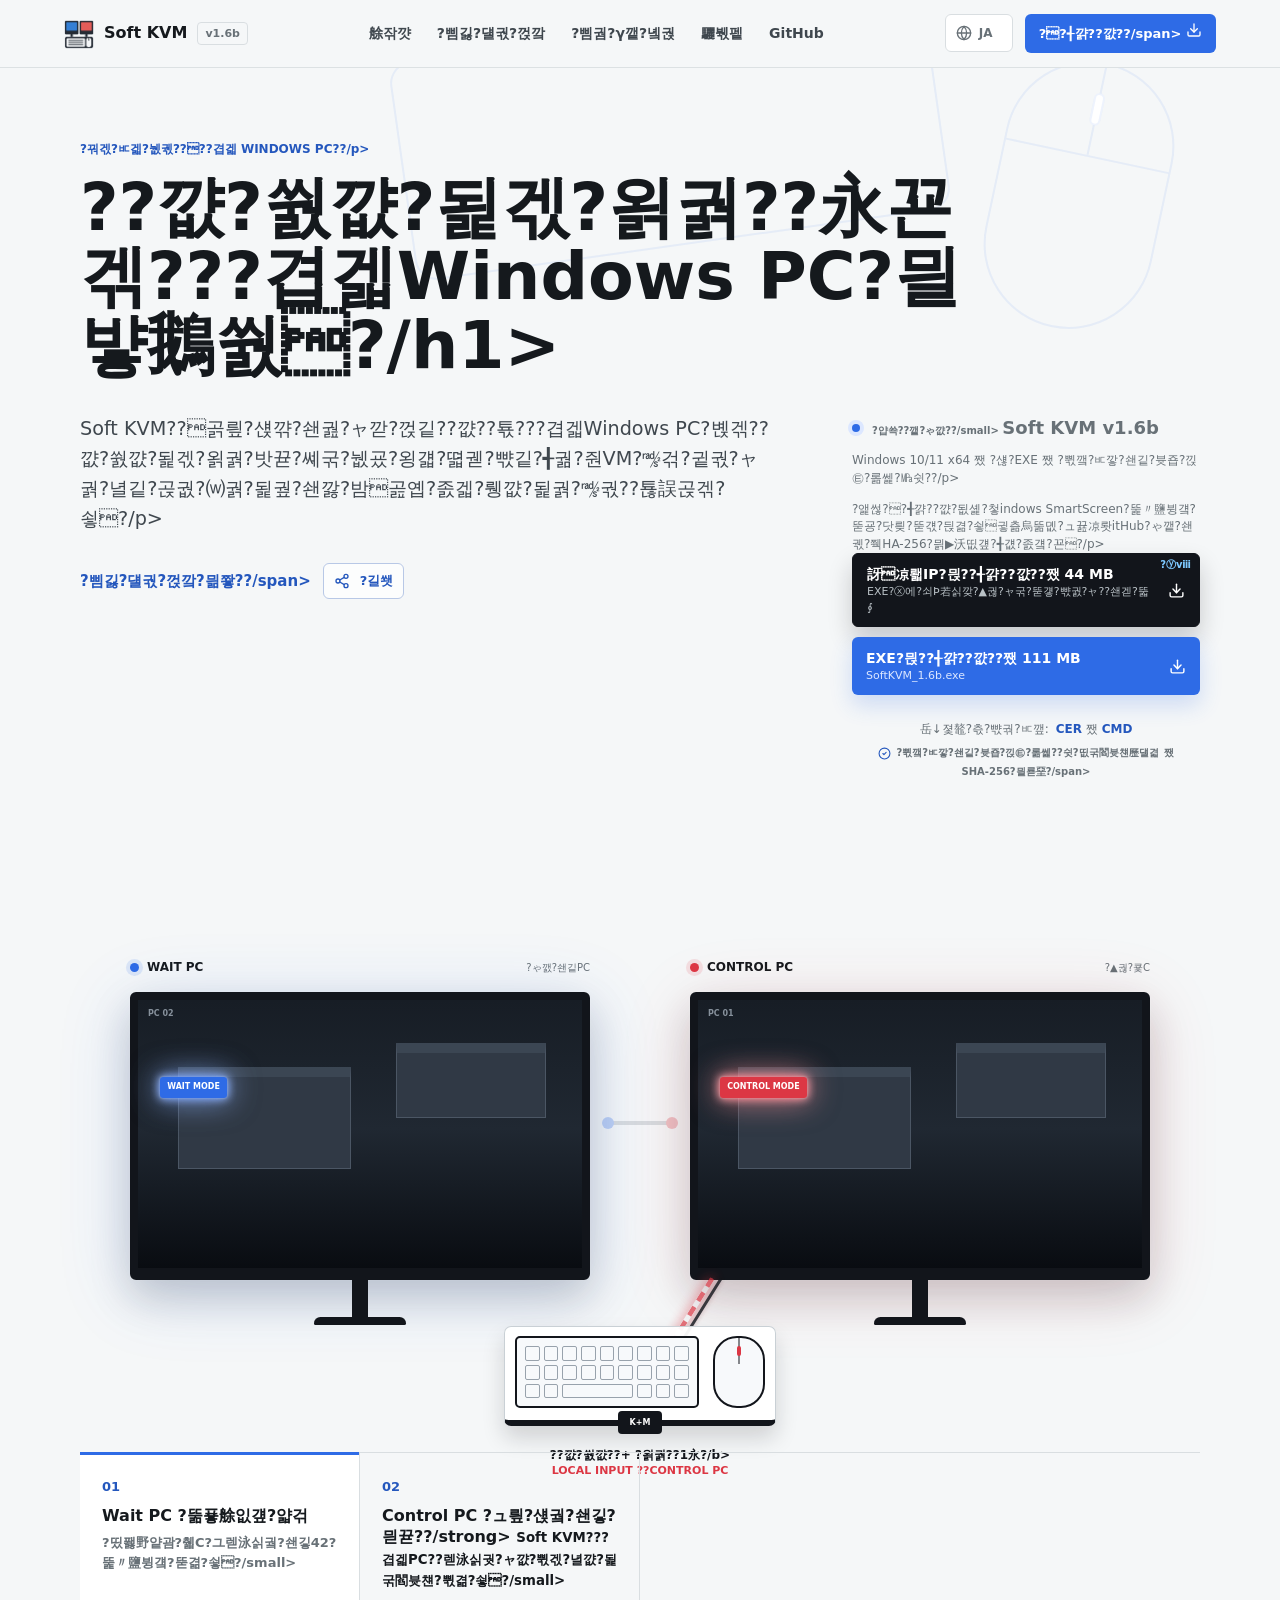
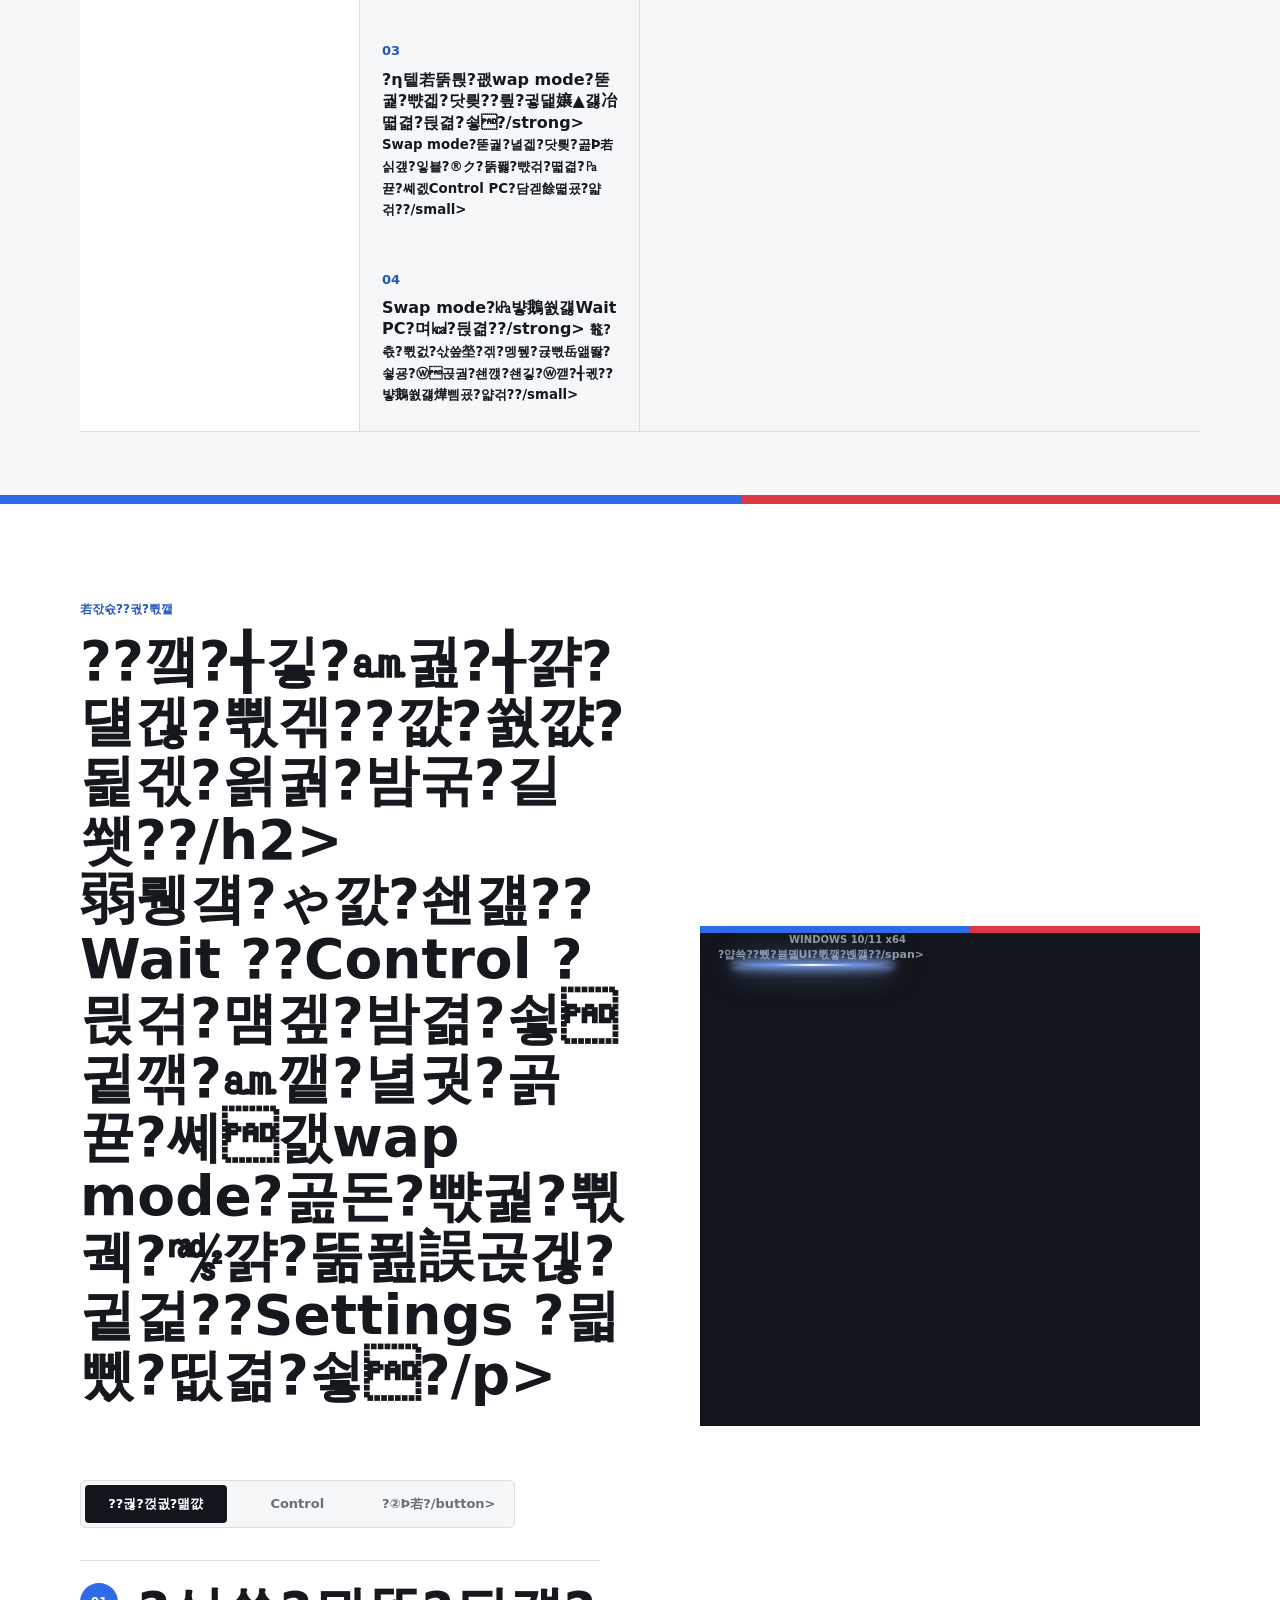
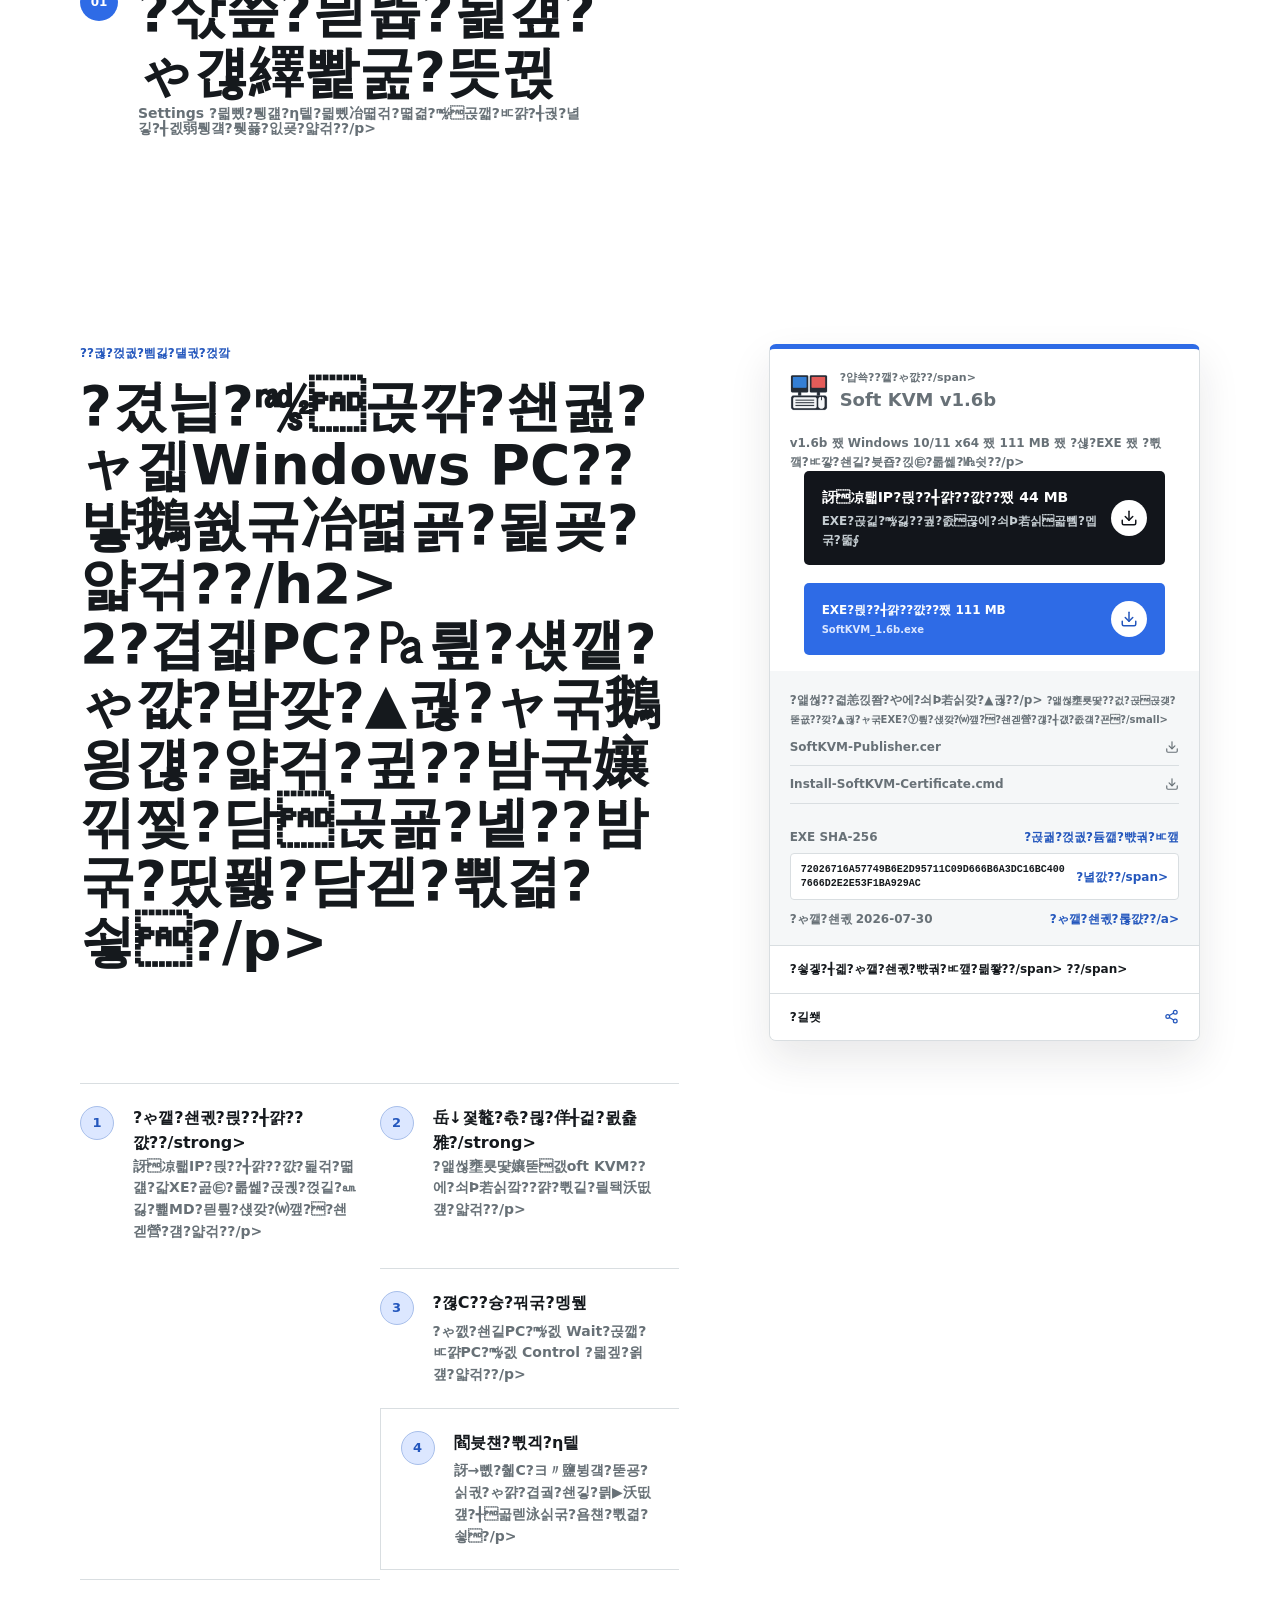
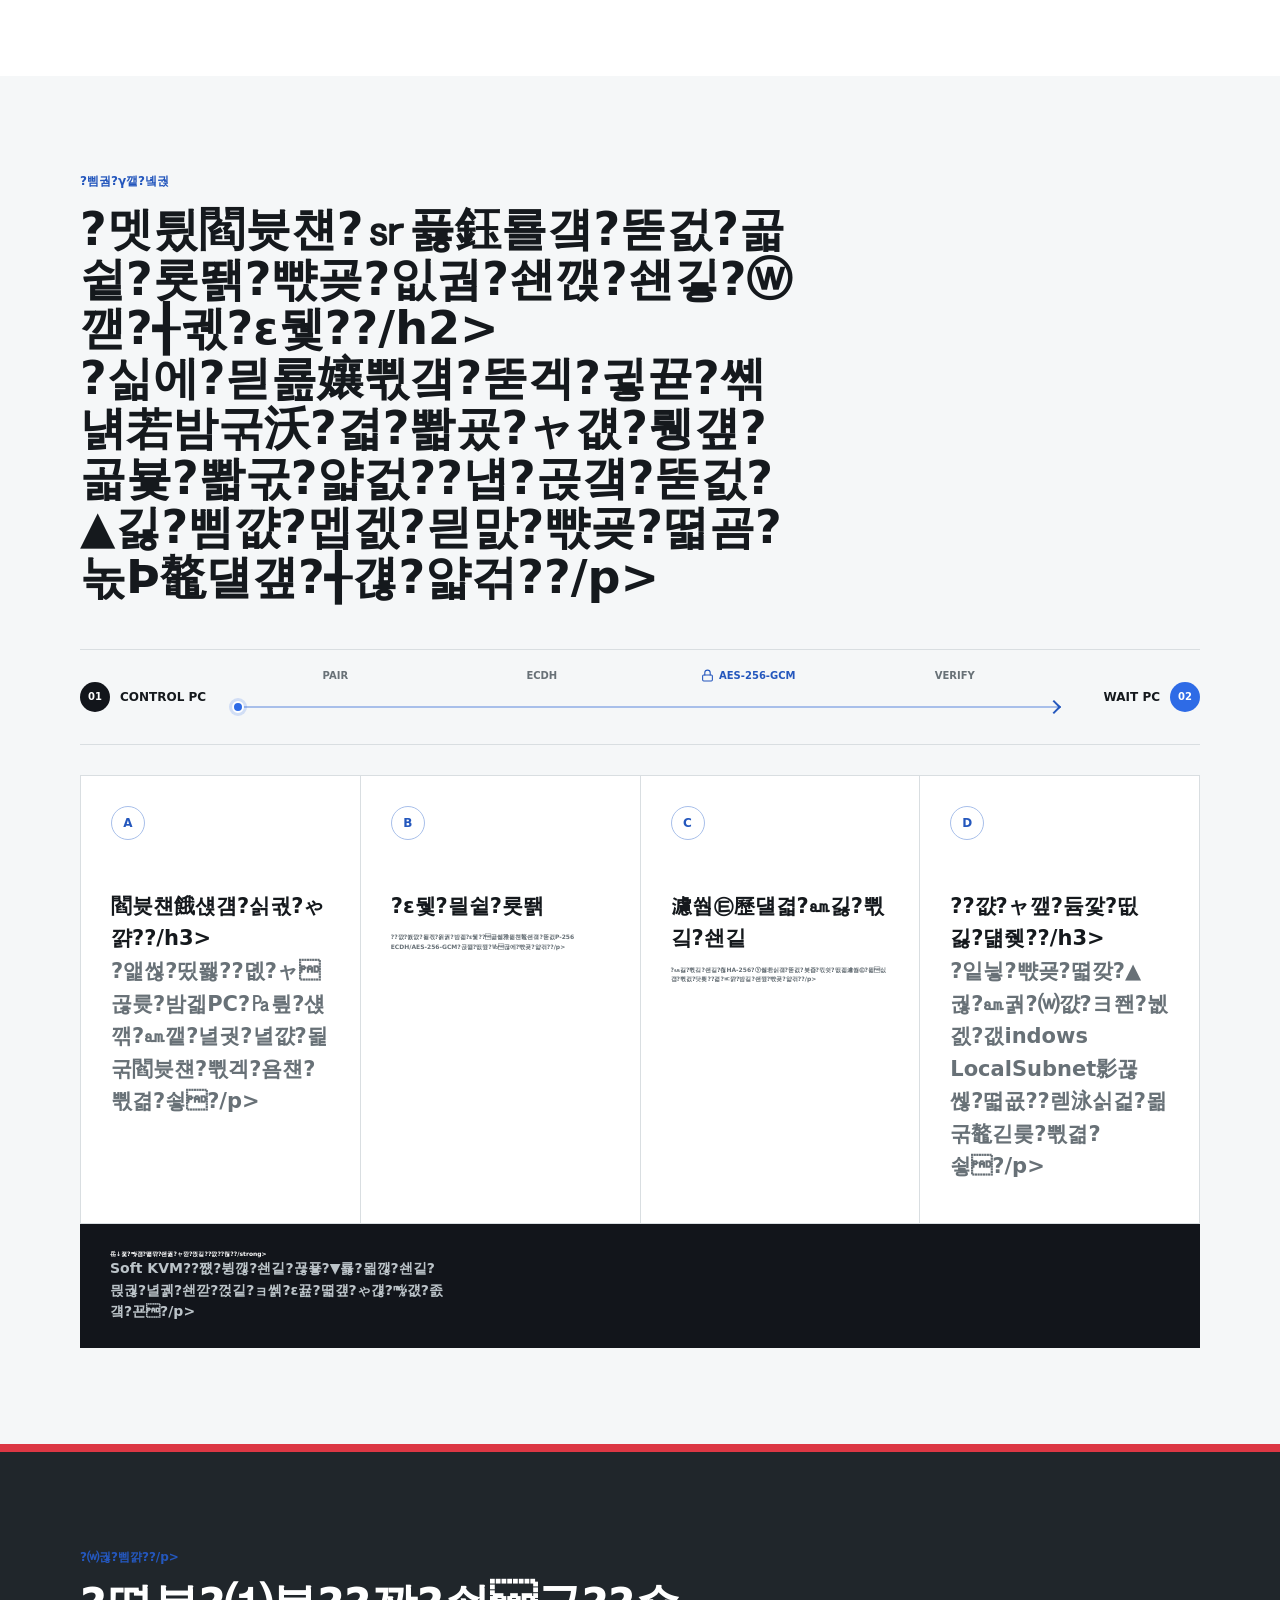
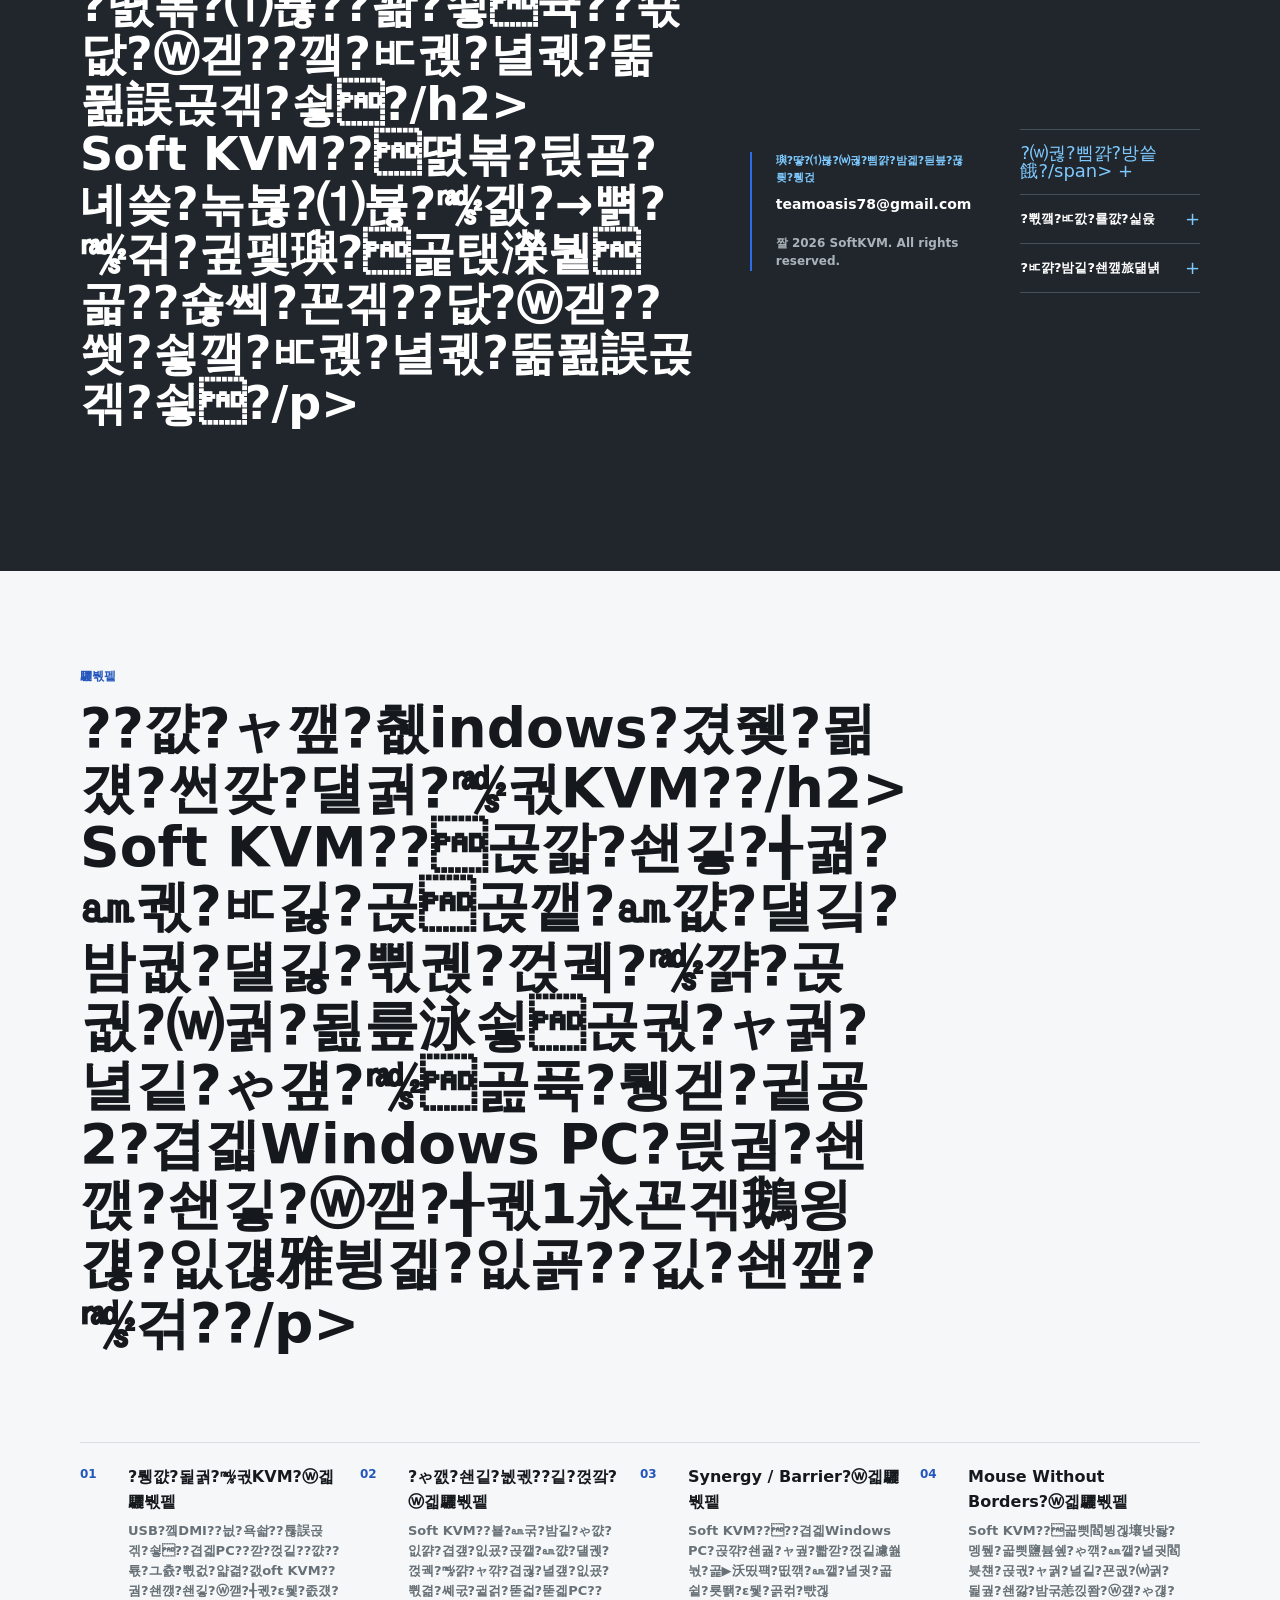
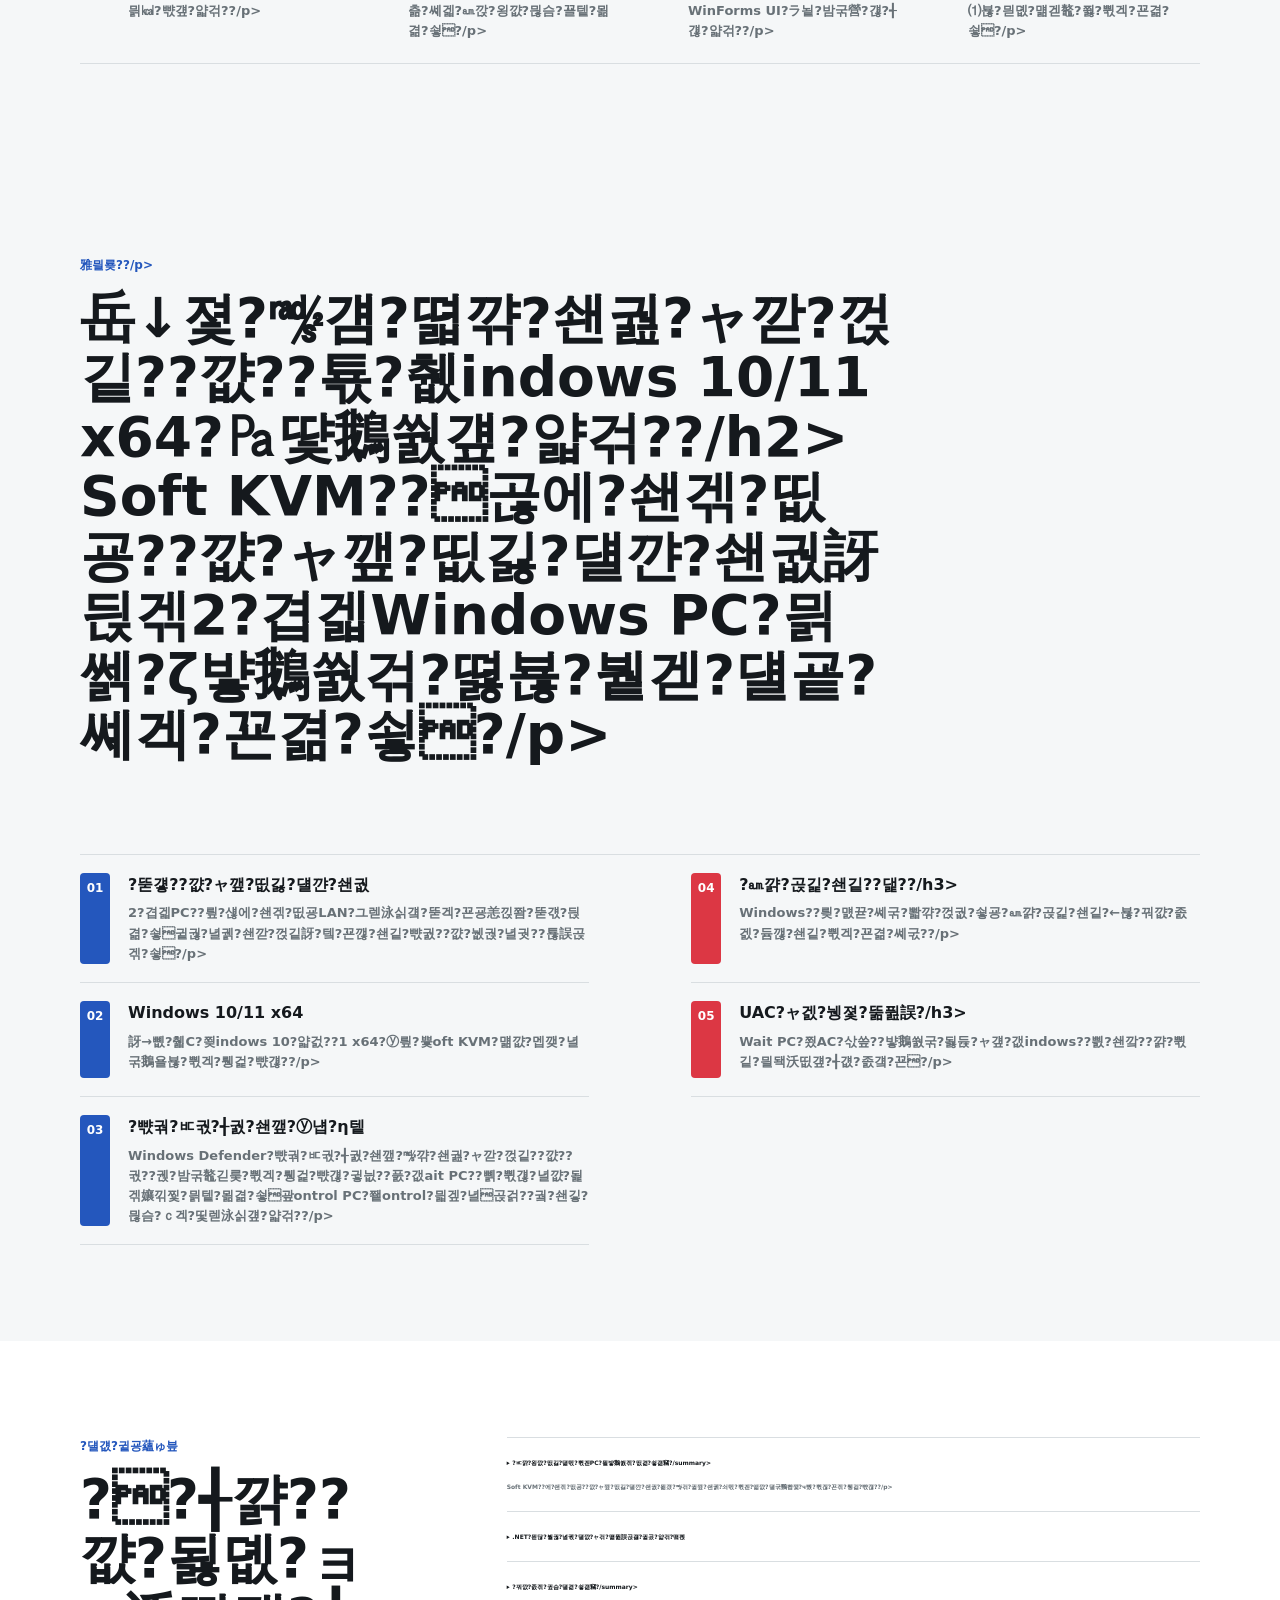
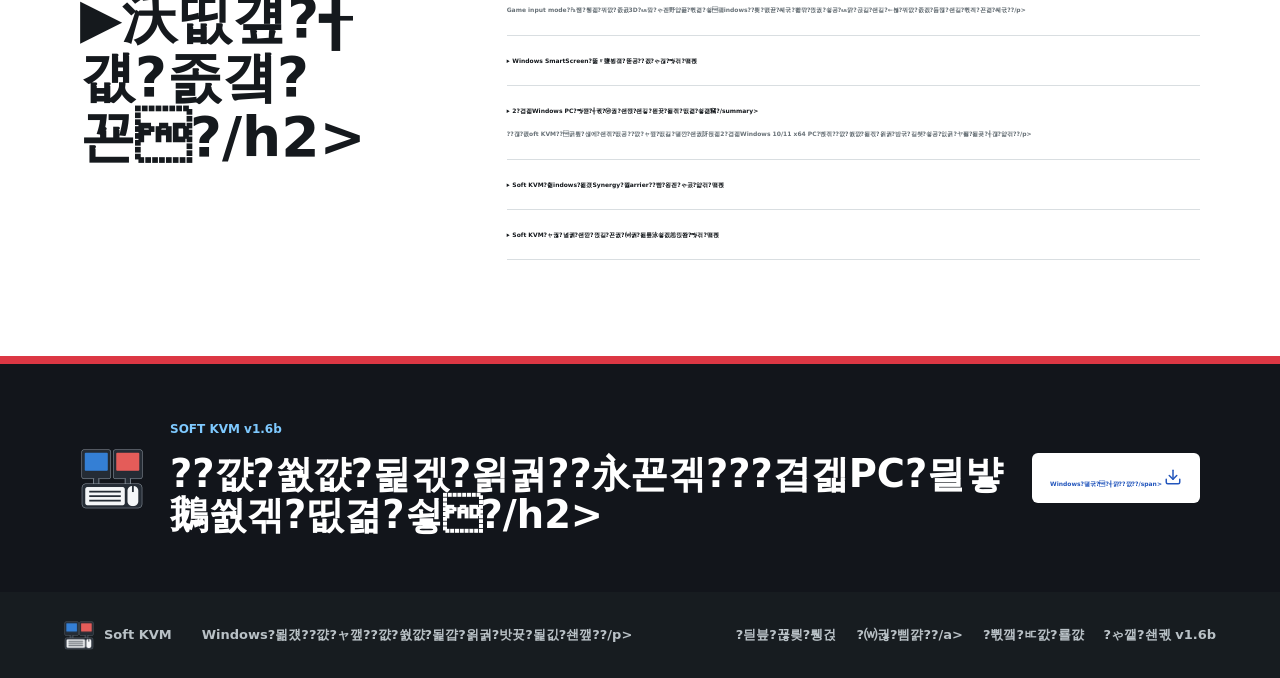
==== ja/index.html @ 54584254 "release: publish website for v1.6b" ====
﻿<!doctype html>
<html lang="ja" data-page-lang="ja" data-icon-path="../assets/softkvm-icon.ico">
<head>
  <meta charset="utf-8">
  <meta name="viewport" content="width=device-width, initial-scale=1">
  <title>Soft KVM - 2?겹겗Windows PC?묆걨??궫?뺛깉?╉궒?줜VM</title>
  <meta name="description" content="Soft KVM??곩릪?섅꺆?쇈궖?ャ깓?껁깉??꺖??툓???겹겗Windows PC?믡궘?쇈깭?쇈깋?ⓦ깯?╉궧1永꾠겎?띴퐳?쇻굥?썬깢?덀궑?㎯궋KVM?㎯걲?귙궋?ャ궑?녈깉?곥궚?⒲궑?됥곦릎泳쇻궢?쇈깘?쇈겘訝띹쫨?㎯걲??>
  <meta name="robots" content="index, follow">
  <meta name="google-site-verification" content="VC0QAMDgUq4MwHNinDk0rk7gNzmcgwF1ImPnzyETGOg">
  <link rel="canonical" href="https://teamoasis7.github.io/SoftKVM-Releases/ja/">
  <link rel="alternate" hreflang="en" href="https://teamoasis7.github.io/SoftKVM-Releases/">
  <link rel="alternate" hreflang="ko" href="https://teamoasis7.github.io/SoftKVM-Releases/ko/">
  <link rel="alternate" hreflang="ja" href="https://teamoasis7.github.io/SoftKVM-Releases/ja/">
  <link rel="alternate" hreflang="x-default" href="https://teamoasis7.github.io/SoftKVM-Releases/">
  <meta property="og:type" content="website">
  <meta property="og:site_name" content="Soft KVM">
  <meta property="og:title" content="Soft KVM - 2?겹겗Windows PC?묆걨??궫?뺛깉?╉궒?줜VM">
  <meta property="og:description" content="Soft KVM??곩릪?섅꺆?쇈궖?ャ깓?껁깉??꺖??툓???겹겗Windows PC?믡궘?쇈깭?쇈깋?ⓦ깯?╉궧1永꾠겎?띴퐳?쇻굥?썬깢?덀궑?㎯궋KVM?㎯걲?귙궋?ャ궑?녈깉?곥궚?⒲궑?됥곦릎泳쇻궢?쇈깘?쇈겘訝띹쫨?㎯걲??>
  <meta property="og:url" content="https://teamoasis7.github.io/SoftKVM-Releases/ja/">
  <meta property="og:image" content="https://teamoasis7.github.io/SoftKVM-Releases/assets/softkvm-icon.ico">
  <meta property="og:image:alt" content="Soft KVM app icon">
  <meta name="twitter:card" content="summary">
  <meta name="twitter:title" content="Soft KVM - 2?겹겗Windows PC?묆걨??궫?뺛깉?╉궒?줜VM">
  <meta name="twitter:description" content="Soft KVM??곩릪?섅꺆?쇈궖?ャ깓?껁깉??꺖??툓???겹겗Windows PC?믡궘?쇈깭?쇈깋?ⓦ깯?╉궧1永꾠겎?띴퐳?쇻굥?썬깢?덀궑?㎯궋KVM?㎯걲?귙궋?ャ궑?녈깉?곥궚?⒲궑?됥곦릎泳쇻궢?쇈깘?쇈겘訝띹쫨?㎯걲??>
  <meta name="twitter:image" content="https://teamoasis7.github.io/SoftKVM-Releases/assets/softkvm-icon.ico">
  <meta name="theme-color" content="#f5f7f8">
  <link rel="icon" href="../assets/softkvm-icon.ico">
  <link rel="stylesheet" href="../styles.css?v=20260729-language-dropdown-39">
  <script src="../app.js?v=20260729-language-dropdown-39" defer></script>
  <script type="application/ld+json">
  {
    "@context": "https://schema.org",
    "@type": "SoftwareApplication",
    "name": "Soft KVM",
    "applicationCategory": "UtilitiesApplication",
    "operatingSystem": "Windows 10/11 x64",
    "softwareVersion": "1.6b",
    "description": "Soft KVM??곩릪?섅꺆?쇈궖?ャ깓?껁깉??꺖??툓???겹겗Windows PC?믡궘?쇈깭?쇈깋?ⓦ깯?╉궧1永꾠겎?띴퐳?쇻굥?썬깢?덀궑?㎯궋KVM?㎯걲??,
    "url": "https://teamoasis7.github.io/SoftKVM-Releases/ja/",
    "downloadUrl": "https://github.com/TeamOasis7/SoftKVM-Releases/releases/download/v1.6b/SoftKVM_1.6b_Windows_x64.zip",
    "releaseNotes": "https://github.com/TeamOasis7/SoftKVM-Releases/releases/tag/v1.6b",
    "datePublished": "2026-07-30",
    "inLanguage": "ja",
    "isAccessibleForFree": true,
    "license": "https://teamoasis7.github.io/SoftKVM-Releases/docs/LICENSE.txt",
    "offers": {
      "@type": "Offer",
      "price": "0",
      "priceCurrency": "USD",
      "category": "Personal and non-commercial use"
    },
    "publisher": {
      "@type": "Organization",
      "name": "TeamOasis7"
    }
  }
  </script>
</head>
<body>
  <svg class="icon-sprite" aria-hidden="true">
    <symbol id="icon-download" viewBox="0 0 24 24">
      <path d="M21 15v4a2 2 0 0 1-2 2H5a2 2 0 0 1-2-2v-4"></path>
      <path d="m7 10 5 5 5-5"></path>
      <path d="M12 15V3"></path>
    </symbol>
    <symbol id="icon-lock" viewBox="0 0 24 24">
      <rect width="18" height="11" x="3" y="11" rx="2"></rect>
      <path d="M7 11V7a5 5 0 0 1 10 0v4"></path>
    </symbol>
    <symbol id="icon-circle-check" viewBox="0 0 24 24">
      <circle cx="12" cy="12" r="10"></circle>
      <path d="m9 12 2 2 4-4"></path>
    </symbol>
    <symbol id="icon-share" viewBox="0 0 24 24">
      <circle cx="18" cy="5" r="3"></circle>
      <circle cx="6" cy="12" r="3"></circle>
      <circle cx="18" cy="19" r="3"></circle>
      <path d="m8.59 13.51 6.83 3.98"></path>
      <path d="m15.41 6.51-6.82 3.98"></path>
    </symbol>
    <symbol id="icon-globe" viewBox="0 0 24 24">
      <circle cx="12" cy="12" r="10"></circle>
      <path d="M2 12h20"></path>
      <path d="M12 2a15.3 15.3 0 0 1 4 10 15.3 15.3 0 0 1-4 10 15.3 15.3 0 0 1-4-10 15.3 15.3 0 0 1 4-10z"></path>
    </symbol>
  </svg>
  <header class="topbar">
    <a class="brand" href="#top" aria-label="Soft KVM ?쎼꺖?? data-i18n-aria-label="aria.home">
      <img src="../assets/softkvm-icon.ico" alt="">
      <span>Soft KVM</span>
      <span class="version">v1.6b</span>
    </a>

    <nav class="desktop-nav" aria-label="?▲궎?녈깏?볝궟?쇈궥?㎯꺍" data-i18n-aria-label="aria.mainNavigation">
      <a href="#features" data-i18n="nav.features">艅잒꺗</a>
      <a href="#setup" data-i18n="nav.setup">?삠긿?덀궋?껁깤</a>
      <a href="#security" data-i18n="nav.security">?삠궘?γ꺁?녴궍</a>
      <a href="#compare" data-i18n="nav.compare">驪붻펱</a>
      <a href="https://github.com/TeamOasis7/SoftKVM-Releases" target="_blank" rel="noopener noreferrer">GitHub</a>
    </nav>

    <div class="header-actions">
      <button class="mobile-menu-toggle" type="button" aria-expanded="false" aria-controls="mobile-menu">
        <span aria-hidden="true">??/span>
        <span class="visually-hidden" data-i18n="nav.menu">?▲깑?γ꺖</span>
      </button>
      <div class="language-switch" aria-label="鼇沃? data-i18n-aria-label="aria.language">
        <button class="language-toggle" type="button" aria-expanded="false" aria-controls="language-menu">
          <svg aria-hidden="true"><use href="#icon-globe"></use></svg>
          <span data-lang-current>JA</span>
        </button>
        <div id="language-menu" class="language-menu" role="menu" hidden>
          <button type="button" role="menuitemradio" data-lang="en" data-lang-url="../" aria-checked="false">English</button>
          <button type="button" role="menuitemradio" data-lang="ko" data-lang-url="../ko/" aria-checked="false">?쒓뎅??/button>
          <button type="button" role="menuitemradio" data-lang="ja" aria-checked="true">?ζ쑍沃?/button>
        </div>
      </div>
      <a class="header-download" href="https://github.com/TeamOasis7/SoftKVM-Releases/releases/download/v1.6b/SoftKVM_1.6b_Windows_x64.zip" target="_blank" rel="noopener noreferrer">
        <span data-i18n="nav.download">??╉꺍??꺖??/span>
        <svg class="download-icon" aria-hidden="true"><use href="#icon-download"></use></svg>
      </a>
    </div>

    <nav id="mobile-menu" class="mobile-nav" aria-label="?㏂깘?ㅳ꺂?듽깛?꿔꺖?룔깾?? data-i18n-aria-label="aria.mobileNavigation" hidden>
      <a href="#features" data-i18n="nav.features">艅잒꺗</a>
      <a href="#setup" data-i18n="nav.setup">?삠긿?덀궋?껁깤</a>
      <a href="#security" data-i18n="nav.security">?삠궘?γ꺁?녴궍</a>
      <a href="#compare" data-i18n="nav.compare">驪붻펱</a>
      <a href="#compatibility" data-i18n="nav.compatibility">雅믤룢??/a>
      <a href="#faq" data-i18n="nav.faq">FAQ</a>
      <a href="https://github.com/TeamOasis7/SoftKVM-Releases" target="_blank" rel="noopener noreferrer">GitHub</a>
    </nav>
  </header>

  <main id="top">
    <section class="hero">
      <div class="technical-grid hero-grid" data-technical-grid aria-hidden="true"></div>
      <div class="hero-device-mark" aria-hidden="true">
        <div class="hero-keyboard-outline" data-hero-keyboard></div>
        <div class="hero-mouse-outline"><span></span></div>
      </div>
      <div class="hero-overview">
        <div class="hero-heading">
          <p class="eyebrow" data-i18n="hero.eyebrow">?꿔겏?ㅳ겗?뉎궧????겹겗 WINDOWS PC??/p>
          <h1 data-i18n="hero.title">??꺖?쒌꺖?됥겏?욁궑??永꾠겎???겹겗Windows PC?믤뱧鵝쒌?/h1>
        </div>

        <div class="hero-details">
          <div class="hero-copy">
            <p class="lead" data-i18n="hero.lead">Soft KVM??곩릪?섅꺆?쇈궖?ャ깓?껁깉??꺖??툓???겹겗Windows PC?볝겎??꺖?쒌꺖?됥겏?욁궑?밧뀯?쎼굮?뉎굤?욍걟?뗣궫?뺛깉?╉궒?줜VM?㎯걲?귙궋?ャ궑?녈깉?곥궚?⒲궑?됥궢?쇈깛?밤곮옙?졼겗?뤵꺖?됥궑?㎯궋??툖誤곥겎?쇻?/p>
            <div class="hero-actions">
              <a class="hero-guide" href="#setup">
                <span data-i18n="hero.guide">?삠긿?덀궋?껁깤?믦쫳??/span>
              </a>
              <button class="hero-share" type="button" data-share-page aria-label="?볝겗?싥꺖?멥굮?길쐣" data-i18n-aria-label="aria.sharePage">
                <svg aria-hidden="true"><use href="#icon-share"></use></svg>
                <span data-share-label data-i18n="hero.share">?길쐣</span>
              </button>
            </div>
          </div>

          <aside class="hero-download-panel" aria-label="?얍쑉??Soft KVM ?ゃ꺁?쇈궧" data-i18n-aria-label="aria.currentRelease">
            <div class="hero-release-head">
              <span class="status-dot" aria-hidden="true"></span>
              <div>
                <small data-i18n="hero.releaseLabel">?얍쑉??꺁?ゃ꺖??/small>
                <strong>Soft KVM v1.6b</strong>
              </div>
            </div>

            <p class="hero-release-facts" data-i18n="hero.releaseFacts">Windows 10/11 x64 쨌 ?섆?EXE 쨌 ?쀣꺀?ㅳ깧?쇈깉?븃죱?낁㉫?롦쎑?㎫쉿??/p>
            <p class="hero-release-facts" data-i18n="hero.trustNote">?앭썮??╉꺍??꺖?됪셽?첳indows SmartScreen?뚩〃鹽뷩걬?뚣굥?닷릦?뚣걗?듽겲?쇻귛츪烏뚦뎺?ュ뀶凉뢋itHub?ゃ꺁?쇈궧?쮁HA-256?믥▶沃띲걮?╉걦?졼걬?꾠?/p>

            <a class="hero-download-option bundle-option" href="https://github.com/TeamOasis7/SoftKVM-Releases/releases/download/v1.6b/SoftKVM_1.6b_Windows_x64.zip" target="_blank" rel="noopener noreferrer">
              <span>
                <strong data-i18n="hero.zipDownload">訝凉뢟IP?믡??╉꺍??꺖??쨌 44 MB</strong>
                <small data-i18n="hero.zipHelp">EXE?ⓧ에?쇠Þ若싥깢?▲궎?ャ굮?뚣걯?뺛궔?ャ??쇈겓?뚧∮</small>
              </span>
              <svg class="download-icon" aria-hidden="true"><use href="#icon-download"></use></svg>
              <em data-i18n="hero.recommended">?ⓨⅷ</em>
            </a>

            <a class="hero-download-option primary-option" href="https://github.com/TeamOasis7/SoftKVM-Releases/releases/download/v1.6b/SoftKVM_1.6b.exe" target="_blank" rel="noopener noreferrer">
              <span>
                <strong data-i18n="download.exeAction">EXE?믡??╉꺍??꺖??쨌 111 MB</strong>
                <small>SoftKVM_1.6b.exe</small>
              </span>
              <svg class="download-icon" aria-hidden="true"><use href="#icon-download"></use></svg>
            </a>

            <div class="hero-trust-files">
              <span data-i18n="hero.trustHelp">岳↓졏鼇?츣?뺛궊?ㅳ꺂:</span>
              <span class="hero-trust-links">
                <a href="https://github.com/TeamOasis7/SoftKVM-Releases/releases/download/v1.6b/SoftKVM-Publisher.cer" target="_blank" rel="noopener noreferrer">CER</a>
                <span aria-hidden="true">쨌</span>
                <a href="https://github.com/TeamOasis7/SoftKVM-Releases/releases/download/v1.6b/Install-SoftKVM-Certificate.cmd" target="_blank" rel="noopener noreferrer">CMD</a>
              </span>
            </div>
            <div class="hero-assurance">
              <svg aria-hidden="true"><use href="#icon-circle-check"></use></svg>
              <span data-i18n="hero.signatureVerified">?쀣꺀?ㅳ깧?쇈깉?븃죱?낁㉫?롦쎑??쉿?띲굮閻븃첀歷덀겳</span>
              <span aria-hidden="true">쨌</span>
              <span data-i18n="hero.hashAvailable">SHA-256?믤룓堊?/span>
            </div>
          </aside>
        </div>
      </div>

      <div class="product-capture" data-kvm-scene>
        <div class="scene-monitor scene-wait-monitor">
          <div class="scene-role">
            <span class="role-dot"></span>
            <strong data-i18n="scene.waitPc">WAIT PC</strong>
            <small data-i18n="scene.remotePc">?ゃ깴?쇈깉PC</small>
          </div>
          <div class="monitor-frame">
            <div class="monitor-screen">
              <span class="desktop-label">PC 02</span>
              <span class="desktop-window window-a"></span>
              <span class="desktop-window window-b"></span>
              <div class="scene-app-popover">
                <span class="popover-label" data-i18n="scene.waitMode">WAIT MODE</span>
                <span class="remote-cursor wait-cursor"></span>
                <div class="softkvm-surface" data-wait-surface aria-label="Soft KVM Wait interface"></div>
              </div>
            </div>
            <span class="monitor-neck"></span>
            <span class="monitor-base"></span>
          </div>
        </div>

        <div class="scene-connection" aria-hidden="true">
          <span class="connection-track"></span>
          <span class="connection-joined"></span>
          <span class="connection-packet packet-one">42</span>
          <span class="connection-packet packet-two">??/span>
          <span class="connection-lock">LAN</span>
        </div>

        <div class="scene-monitor scene-control-monitor">
          <div class="scene-role">
            <span class="role-dot"></span>
            <strong data-i18n="scene.controlPc">CONTROL PC</strong>
            <small data-i18n="scene.mainPc">?▲궎?쿛C</small>
          </div>
          <div class="monitor-frame">
            <div class="monitor-screen">
              <span class="desktop-label">PC 01</span>
              <span class="desktop-window window-a"></span>
              <span class="desktop-window window-b"></span>
              <div class="scene-app-popover">
                <span class="popover-label" data-i18n="scene.controlMode">CONTROL MODE</span>
                <span class="remote-cursor control-cursor"></span>
                <div class="softkvm-surface" data-control-surface aria-label="Soft KVM Control interface"></div>
              </div>
            </div>
            <span class="monitor-neck"></span>
            <span class="monitor-base"></span>
          </div>
        </div>

        <div class="input-device">
          <div class="input-beam" aria-hidden="true"></div>
          <div class="input-cable" aria-hidden="true"></div>
          <div class="input-kit">
            <div class="scene-keyboard" aria-hidden="true">
              <span></span><span></span><span></span><span></span><span></span><span></span><span></span><span></span><span></span>
              <span></span><span></span><span></span><span></span><span></span><span></span><span></span><span></span><span></span>
              <span></span><span></span><span></span><span></span><span></span><span></span><span></span><span></span><span></span>
            </div>
            <div class="scene-mouse" aria-hidden="true"><i></i></div>
            <span class="input-hub" aria-hidden="true">K+M</span>
          </div>
          <span class="input-label">
            <b data-i18n="scene.oneInput">??꺖?쒌꺖??+ ?욁궑??1永?/b>
            <em data-input-target>LOCAL INPUT ??CONTROL PC</em>
          </span>
        </div>

      </div>

      <div class="scene-stage-list" role="group" aria-label="?η텥?밤깇?쇈궦" data-i18n-aria-label="aria.sceneStages">
        <button type="button" data-scene-index="0" aria-pressed="true">
          <span>01</span>
          <strong data-i18n="scene.wait.title">Wait PC ?뚦푷艅잆걮?얇걲</strong>
          <small data-i18n="scene.wait.body">?띴퐳野얕괌?췗C?ユ렏泳싥궠?쇈깋42?뚩〃鹽뷩걬?뚣겲?쇻?/small>
        </button>
        <button type="button" data-scene-index="1" aria-pressed="false">
          <span>02</span>
          <strong data-i18n="scene.code.title">Control PC ?ュ릪?섅궠?쇈깋?믣뀯??/strong>
          <small data-i18n="scene.code.body">Soft KVM???겹겗PC??렏泳싥궛?ャ꺖?쀣겏?녈꺖?됥굮閻븃첀?쀣겲?쇻?/small>
        </button>
        <button type="button" data-scene-index="2" aria-pressed="false">
          <span>03</span>
          <strong data-i18n="scene.connect.title">?η텥若뚥틙?괪wap mode?뚣궕?뺛겗?닷릦??릪?귛댍孃▲걣冶뗣겲?듽겲?쇻?/strong>
          <small data-i18n="scene.connect.body">Swap mode?뚣궕?녈겗?닷릦?곮Þ若싥걮?잏뵽?®ク?뚥퐳?뺛걲?뗣겲?㎩뀯?쎼겘Control PC?담겓餘뗣굤?얇걲??/small>
        </button>
        <button type="button" data-scene-index="3" aria-pressed="false">
          <span>04</span>
          <strong data-i18n="scene.remote.title">Swap mode?㎪뱧鵝쒌걣Wait PC?며㎉?듽겲??/strong>
          <small data-i18n="scene.remote.body">鼇?츣?쀣걼?삯씊塋?겎?멩뒢?귡뼋岳앮똻?쇻굥?ⓦ곥궘?쇈깭?쇈깋?ⓦ깯?╉궧??뱧鵝쒌걣燁삠굤?얇걲??/small>
        </button>
      </div>
    </section>

    <section id="features" class="section product-tour">
      <div class="tour-copy reveal">
        <p class="eyebrow" data-i18n="tour.eyebrow">若잓슋??궋?쀣꺁</p>
        <h2 data-i18n="tour.title">??꺀?╉깋?㏂궖?╉꺍?덀겒?쀣겎??꺖?쒌꺖?됥겏?욁궑?밤굮?길쐣??/h2>
        <p data-i18n="tour.body">弱뤵걬?ゃ깘?쇈걢??Wait ??Control ?믡걲?먬겦?밤겲?쇻귙깪?㏂꺁?녈궛?곩뀯?쎼갨wap mode?곮돈?뺛궕?쀣궥?㎯꺍?뚦퓚誤곥겒?귙걽??Settings ?믧뼀?띲겲?쇻?/p>
        <div class="shot-switch" role="group" aria-label="Soft KVM ??뵽?? data-i18n-aria-label="aria.screen">
          <button type="button" data-shot="home" aria-pressed="true" data-i18n="tour.quick">??궎?껁궚?먦꺖</button>
          <button type="button" data-shot="control" aria-pressed="false" data-i18n="tour.control">Control</button>
          <button type="button" data-shot="settings" aria-pressed="false" data-i18n="tour.settings">?②Þ若?/button>
        </div>
        <div class="tour-state">
          <span class="tour-state-index">01</span>
          <div>
            <strong data-tour-title data-i18n="tour.quickTitle">?삯씊?믣뜝?됥걮?ゃ걚繹뽩굺?뜻뀑</strong>
            <p data-tour-body data-i18n="tour.quickBody">Settings ?믧뼀?뤵걢?η텥?믧뼀冶뗣걲?뗣겲?㎯곥깳?ㅳ꺍?╉궍?녈깋?╉겘弱뤵걬?뤶퓷?잆굦?얇걲??/p>
          </div>
        </div>
      </div>
      <figure class="tour-media reveal">
        <div class="tour-stage">
          <div class="technical-grid tour-grid" data-technical-grid aria-hidden="true"></div>
          <span class="stage-label" data-i18n="tour.captured">?얍쑉??뼀?븀뎵UI?쀣꺃?볝깷??/span>
          <span class="tour-platform">WINDOWS 10/11 x64</span>
          <div class="softkvm-surface tour-surface" data-tour-surface aria-label="Soft KVM compact quick bar"></div>
        </div>
      </figure>
    </section>

    <section id="setup" class="section setup-section">
      <div class="section-intro">
        <p class="eyebrow" data-i18n="setup.eyebrow">??궎?껁궚?삠긿?덀궋?껁깤</p>
        <h2 data-i18n="setup.title">?겼늽?㎯곥꺆?쇈궖?ャ겗Windows PC??뱧鵝쒌굮冶뗣굙?됥굦?얇걲??/h2>
        <p data-i18n="setup.lead">2?겹겗PC?㎩릪?섅꺁?ゃ꺖?밤깢?▲궎?ャ굮鵝욍걚?얇걲?귚??밤굮孃끾찣?담곥굚?녵??밤굮?띴퐳?담겓?쀣겲?쇻?/p>
      </div>

      <ol class="steps">
        <li>
          <span class="step-number">1</span>
          <div>
            <strong data-i18n="setup.step1.title">?ゃ꺁?쇈궧?믡??╉꺍??꺖??/strong>
            <p data-i18n="setup.step1.body">訝凉뢟IP?믡??╉꺍??꺖?됥걲?뗣걢?갋XE?곮㉫?롦쎑?곥궩?껁깉?㏂긿?뾅MD?믣릪?섅깢?⒲꺂??쇈겓營?걤?얇걲??/p>
          </div>
        </li>
        <li>
          <span class="step-number">2</span>
          <div>
            <strong data-i18n="setup.step2.title">岳↓졏鼇?츣?믢?佯╉걽?묈츑雅?/strong>
            <p data-i18n="setup.step2.body">?앭썮壅룟땿孃뚣갨oft KVM??에?쇠Þ若싥깤??꺍?쀣깉?믤돽沃띲걮?얇걲??/p>
          </div>
        </li>
        <li>
          <span class="step-number">3</span>
          <div>
            <strong data-i18n="setup.step3.title">?껺C??슝?꿔굮?멩뒢</strong>
            <p data-i18n="setup.step3.body">?ゃ깴?쇈깉PC?㎯겘 Wait?곥깳?ㅳ꺍PC?㎯겘 Control ?믧겦?욁걮?얇걲??/p>
          </div>
        </li>
        <li>
          <span class="step-number">4</span>
          <div>
            <strong data-i18n="setup.step4.title">閻븃첀?쀣겍?η텥</strong>
            <p data-i18n="setup.step4.body">訝→뼶?췗C?ヨ〃鹽뷩걬?뚣굥?싥궋?ゃ꺍?겹궠?쇈깋?믥▶沃띲걮?╉곫렏泳싥굮?욤첀?쀣겲?쇻?/p>
          </div>
        </li>
      </ol>

      <aside class="download-panel">
        <div class="download-panel-head">
          <img src="../assets/softkvm-icon.ico" alt="">
          <div>
            <span data-i18n="download.label">?얍쑉??꺁?ゃ꺖??/span>
            <strong>Soft KVM v1.6b</strong>
          </div>
        </div>

        <p class="release-facts" data-i18n="download.facts">v1.6b 쨌 Windows 10/11 x64 쨌 111 MB 쨌 ?섆?EXE 쨌 ?쀣꺀?ㅳ깧?쇈깉?븃죱?낁㉫?롦쎑?㎫쉿??/p>

        <a class="bundle-download" href="https://github.com/TeamOasis7/SoftKVM-Releases/releases/download/v1.6b/SoftKVM_1.6b_Windows_x64.zip" target="_blank" rel="noopener noreferrer">
          <span>
            <strong data-i18n="download.bundleAction">訝凉뢟IP?믡??╉꺍??꺖??쨌 44 MB</strong>
            <small data-i18n="download.bundleContents">EXE?곥긽?㎯긿??궢?졼곦에?쇠Þ若싥곫뻼?멥굮?뚧∮</small>
          </span>
          <span class="download-mark" aria-hidden="true">
            <svg class="download-icon"><use href="#icon-download"></use></svg>
          </span>
        </a>

        <a class="release-main" href="https://github.com/TeamOasis7/SoftKVM-Releases/releases/download/v1.6b/SoftKVM_1.6b.exe" target="_blank" rel="noopener noreferrer">
          <span>
            <strong data-i18n="download.exeAction">EXE?믡??╉꺍??꺖??쨌 111 MB</strong>
            <small>SoftKVM_1.6b.exe</small>
          </span>
          <span class="download-mark" aria-hidden="true">
            <svg class="download-icon"><use href="#icon-download"></use></svg>
          </span>
        </a>

        <div class="support-files">
          <p data-i18n="download.trustFiles">?앭썮??겳恙낁쫨?や에?쇠Þ若싥깢?▲궎??/p>
          <small data-i18n="download.trustHelp">?앭썮壅룟땿??걼?곥곥걪?뚣굢??깢?▲궎?ャ굮EXE?ⓨ릪?섅깢?⒲꺂??쇈겓營?걚?╉걦?졼걬?꾠?/small>
          <a href="https://github.com/TeamOasis7/SoftKVM-Releases/releases/download/v1.6b/SoftKVM-Publisher.cer" target="_blank" rel="noopener noreferrer">
            <span>SoftKVM-Publisher.cer</span>
            <svg class="download-icon" aria-hidden="true"><use href="#icon-download"></use></svg>
          </a>
          <a href="https://github.com/TeamOasis7/SoftKVM-Releases/releases/download/v1.6b/Install-SoftKVM-Certificate.cmd" target="_blank" rel="noopener noreferrer">
            <span>Install-SoftKVM-Certificate.cmd</span>
            <svg class="download-icon" aria-hidden="true"><use href="#icon-download"></use></svg>
          </a>
        </div>

        <div class="release-verification">
          <div class="hash-heading">
            <span>EXE SHA-256</span>
            <a href="https://github.com/TeamOasis7/SoftKVM-Releases/releases/download/v1.6b/SoftKVM_1.6b.exe.sha256" target="_blank" rel="noopener noreferrer" data-i18n="download.hashFile">?곥궒?껁궚?듐깲?뺛궊?ㅳ꺂</a>
          </div>
          <button class="hash-copy" type="button" data-copy-hash="72026716A57749B6E2D95711C09D666B6A3DC16BC4007666D2E2E53F1BA929AC">
            <code>72026716A57749B6E2D95711C09D666B6A3DC16BC4007666D2E2E53F1BA929AC</code>
            <span data-copy-label data-i18n="download.copyHash">?녈깞??/span>
          </button>
          <div class="release-details">
            <span><span data-i18n="download.released">?ゃ꺁?쇈궧</span> <time datetime="2026-07-30">2026-07-30</time></span>
            <a href="https://github.com/TeamOasis7/SoftKVM-Releases/releases/tag/v1.6b" target="_blank" rel="noopener noreferrer" data-i18n="download.releaseNotes">?ゃ꺁?쇈궧?롢꺖??/a>
          </div>
        </div>

        <div class="download-panel-actions">
          <a class="all-files" href="https://github.com/TeamOasis7/SoftKVM-Releases/releases/tag/v1.6b" target="_blank" rel="noopener noreferrer">
            <span data-i18n="download.allFiles">?쇻겧?╉겗?ゃ꺁?쇈궧?뺛궊?ㅳ꺂?믦쫳??/span>
            <span aria-hidden="true">??/span>
          </a>
          <button class="panel-share" type="button" data-share-page aria-label="?볝겗?싥꺖?멥굮?길쐣" data-i18n-aria-label="aria.sharePage">
            <span data-share-label data-i18n="hero.share">?길쐣</span>
            <svg aria-hidden="true"><use href="#icon-share"></use></svg>
          </button>
        </div>
      </aside>
    </section>

    <section id="security" class="section security-section">
      <div class="section-intro">
        <p class="eyebrow" data-i18n="security.eyebrow">?삠궘?γ꺁?녴궍</p>
        <h2 data-i18n="security.title">?멧틨閻븃첀?㏛퓷鈺룔걬?뚣걼?곫슅?룟뙑?뺛굦?잆궘?쇈깭?쇈깋?ⓦ깯?╉궧?ε뒟??/h2>
        <p data-i18n="security.lead">?싦에?믣룚孃쀣걬?뚣겍?귛뀯?쎾냵若밤굮沃?겳?뽧굤?ャ걦?뤵걮?곫뵻?뽧굯?얇걼??냽?곥걬?뚣걼?▲긿?삠꺖?멥겘?믣맔?뺛굦?뗣굠?녻Þ鼇덀걮?╉걚?얇걲??/p>
      </div>

      <div class="secure-channel" aria-label="2?겹겗PC?볝겗沃띹㉫歷덀겳?쀥뤇?뽧긽?ｃ깓?? data-i18n-aria-label="aria.secureChannel">
        <div class="channel-endpoint">
          <span>01</span>
          <strong data-i18n="scene.controlPc">CONTROL PC</strong>
        </div>
        <div class="channel-route" aria-hidden="true">
          <span class="channel-line"></span>
          <span class="channel-packet"></span>
          <div class="channel-steps">
            <span data-i18n="security.channel.pair">PAIR</span>
            <span data-i18n="security.channel.ecdh">ECDH</span>
            <span class="channel-encryption">
              <svg><use href="#icon-lock"></use></svg>
              AES-256-GCM
            </span>
            <span data-i18n="security.channel.verify">VERIFY</span>
          </div>
        </div>
        <div class="channel-endpoint is-remote">
          <span>02</span>
          <strong data-i18n="scene.waitPc">WAIT PC</strong>
        </div>
      </div>

      <div class="security-grid">
        <article>
          <span class="security-index">A</span>
          <h3 data-i18n="security.pair.title">閻븃첀餓섅걤?싥궋?ゃ꺍??/h3>
          <p data-i18n="security.pair.body">?앭썮?띴퐳??뎺?ャ곦륫?밤겗PC?㎩릪?섅깪?㏂꺁?녈궛?녈꺖?됥굮閻븃첀?쀣겍?욤첀?쀣겲?쇻?/p>
        </article>
        <article>
          <span class="security-index">B</span>
          <h3 data-i18n="security.encrypt.title">?ε뒟?믤슅?룟뙑</h3>
          <p data-i18n="security.encrypt.body">??꺖?쒌꺖?됥겏?욁궑?밤겗?ε뒟??곭쎑雅믦첀鼇쇈걬?뚣걼P-256 ECDH/AES-256-GCM?곥깵?띲꺂?㏝곦에?뺛굦?얇걲??/p>
        </article>
        <article>
          <span class="security-index">C</span>
          <h3 data-i18n="security.update.title">濾쒑㉫歷덀겳?㏂긿?쀣깈?쇈깉</h3>
          <p data-i18n="security.update.body">?㏂긿?쀣깈?쇈깉?칂HA-256?ⓨ쎓若싥걬?뚣걼?븃죱?끿쉿?띲겗濾쒑㉫?믧싮걥?쀣걼?닷릦??겳?ㅳ꺍?밤깉?쇈꺂?뺛굦?얇걲??/p>
        </article>
        <article>
          <span class="security-index">D</span>
          <h3 data-i18n="security.subnet.title">??꺖?ャ꺂?듐깣?띲긿?덂쥊??/h3>
          <p data-i18n="security.subnet.body">?잍닇?뺛굦?뗣깢?▲궎?㏂궑?⒲꺖?ヨ쫸?뉎겘?갮indows LocalSubnet影꾢쎊?뗣굢??렏泳싥걽?묆굮鼇긷룾?쀣겲?쇻?/p>
        </article>
      </div>

      <div class="security-note">
        <strong data-i18n="security.note.title">岳↓졏?㎯걤?뗣꺆?쇈궖?ャ깓?껁깉??꺖??릲??/strong>
        <p data-i18n="security.note.body">Soft KVM??쩂?뷩깮?쇈깉?꾢푷?▼룛?묆깮?쇈깉?믡궎?녈궭?쇈깓?껁깉?ョ쎍?ε뀶?뗣걮?ゃ걚?㎯걦?졼걬?꾠?/p>
      </div>
    </section>

    <section id="license" class="section license-section">
      <div class="section-intro">
        <p class="eyebrow" data-i18n="license.eyebrow">?⒲궎?삠꺍??/p>
        <h2 data-i18n="license.title">?뗤볶?⑴뵪??꽒?쇻귝??쇿닶?ⓦ겓??꺀?ㅳ궩?녈궧?뚦퓚誤곥겎?쇻?/h2>
        <p data-i18n="license.lead">Soft KVM??뗤볶?듽굠?녜씆?녺뵪?⑴뵪?㎯겘?→뼑?㎯걲?귚펯璵?곭탡濚붵곫??숂쎅?꾠겎??닶?ⓦ겓??쐣?쇻꺀?ㅳ궩?녈궧?뚦퓚誤곥겎?쇻?/p>
      </div>
      <div class="license-contact">
        <span data-i18n="license.contactLabel">璵?떃?⑴뵪?⒲궎?삠꺍?밤겗?듿븦?꾢릦?뤵걵</span>
        <a href="mailto:teamoasis78@gmail.com?subject=Soft%20KVM%20business%20license">teamoasis78@gmail.com</a>
        <p>짤 2026 SoftKVM. All rights reserved.</p>
      </div>
      <nav class="license-documents" aria-label="?⒲궎?삠꺍?방뻼?? data-i18n-aria-label="aria.licenseDocuments">
        <button type="button" data-doc-trigger="license" data-doc-source="../docs/LICENSE.txt" data-doc-title-key="license.terms" aria-expanded="false" aria-controls="license-document-panel">
          <span data-i18n="license.terms">?⒲궎?삠꺍?방씉餓?/span>
          <span aria-hidden="true">+</span>
        </button>
        <button type="button" data-doc-trigger="privacy" data-doc-source="../docs/PRIVACY.txt" data-doc-title-key="license.privacy" aria-expanded="false" aria-controls="license-document-panel">
          <span data-i18n="license.privacy">?쀣꺀?ㅳ깘?룔꺖?싩윥</span>
          <span aria-hidden="true">+</span>
        </button>
        <button type="button" data-doc-trigger="install" data-doc-source="../docs/README.txt" data-doc-title-key="license.install" aria-expanded="false" aria-controls="license-document-panel">
          <span data-i18n="license.install">?ㅳ꺍?밤깉?쇈꺂旅덂냵</span>
          <span aria-hidden="true">+</span>
        </button>
      </nav>
      <div id="license-document-panel" class="license-document-panel" hidden>
        <div class="license-document-head">
          <strong data-doc-title></strong>
          <button type="button" data-doc-close aria-label="??????">횞</button>
        </div>
        <pre data-doc-panel data-i18n="license.loading">?뉑쎑?믦き?욤씔?볝겎?꾠겲??..</pre>
      </div>
    </section>

    <section id="compare" class="section compatibility-section comparison-section">
      <div class="section-intro">
        <p class="eyebrow" data-i18n="compare.eyebrow">驪붻펱</p>
        <h2 data-i18n="compare.title">??꺖?ャ꺂?췞indows?겼쥊?묆걨?썬깢?덀궑?㎯궋KVM??/h2>
        <p data-i18n="compare.lead">Soft KVM??곥깗?쇈깋?╉궒?㏂궧?ㅳ긿?곥곥꺁?㏂꺖?덀깈?밤궚?덀긿?쀣궩?껁궥?㎯꺍?곥궚?⒲궑?됦릎泳쇻곥궋?ャ궑?녈깉?ゃ걮?㎯곮퓩?뤵겓?귙굥2?겹겗Windows PC?믡궘?쇈깭?쇈깋?ⓦ깯?╉궧1永꾠겎鵝욍걚?잆걚雅뷩겗?잆굙??깂?쇈꺂?㎯걲??/p>
      </div>
      <div class="compatibility-list comparison-list">
        <article>
          <span class="compatibility-index">01</span>
          <div>
            <h3 data-i18n="compare.hardware.title">?뤵꺖?됥궑?㎯궋KVM?ⓦ겗驪붻펱</h3>
            <p data-i18n="compare.hardware.body">USB?껰DMI??늾?욕솳??툖誤곥겎?쇻??겹겗PC??깓?껁깉??꺖??툓?ユ츐?쀣걼?얇겲?갨oft KVM??궘?쇈깭?쇈깋?ⓦ깯?╉궧?ε뒟?졼걨?믥㎉?뺛걮?얇걲??/p>
          </div>
        </article>
        <article>
          <span class="compatibility-index">02</span>
          <div>
            <h3 data-i18n="compare.remote.title">?ゃ깴?쇈깉?뉎궧??깉?껁깤?ⓦ겗驪붻펱</h3>
            <p data-i18n="compare.remote.body">Soft KVM??뵽?㏂굮?밤깉?ゃ꺖?잆꺍?겹걮?잆굤?곥꺁?㏂꺖?덀궩?껁궥?㎯꺍?ャ꺆?겹궎?녈걮?잆굤?쀣겲?쎼굯?귙걹?뚣걻?뚣겗PC??츪?쎼겗?㏂깑?욍꺖?믢슴?꾤텥?묆겲?쇻?/p>
          </div>
        </article>
        <article>
          <span class="compatibility-index">03</span>
          <div>
            <h3 data-i18n="compare.synergy.title">Synergy / Barrier?ⓦ겗驪붻펱</h3>
            <p data-i18n="compare.synergy.body">Soft KVM????겹겗Windows PC?곥꺆?쇈궖?ャ궢?뽧깓?껁깉濾쒎눣?곭▶沃띴퍡?띲깪?㏂꺁?녈궛?곫슅?룟뙑?ε뒟?곩컦?뺛겒WinForms UI?ラ뇥?밤굮營?걚?╉걚?얇걲??/p>
          </div>
        </article>
        <article>
          <span class="compatibility-index">04</span>
          <div>
            <h3 data-i18n="compare.mouse.title">Mouse Without Borders?ⓦ겗驪붻펱</h3>
            <p data-i18n="compare.mouse.body">Soft KVM??곫삇閻뷩겒壤밧돯?멩뒢?곫삇鹽븀쉪?ゃ깪?㏂꺁?녈궛閻븃첀?곥궋?ャ궑?녈깉?꾠궚?⒲궑?됥궢?쇈깛?밤굮恙낁쫨?ⓦ걮?ゃ걚?⑴뵪?믣뎺?먦겓鼇?쮫?쀣겍?꾠겲?쇻?/p>
          </div>
        </article>
      </div>
    </section>

    <section id="compatibility" class="section compatibility-section">
      <div class="section-intro">
        <p class="eyebrow" data-i18n="compat.eyebrow">雅믤룢??/p>
        <h2 data-i18n="compat.title">岳↓졏?㎯걤?뗣꺆?쇈궖?ャ깓?껁깉??꺖??툓?췞indows 10/11 x64?㎩땿鵝쒌걮?얇걲??/h2>
        <p data-i18n="compat.lead">Soft KVM??곦에?쇈겎?띲굥??꺖?ャ꺂?띲긿?덀꺈?쇈궚訝듽겎2?겹겗Windows PC?믥쎍?ζ뱧鵝쒌걲?뗧뵪?붵겓?덀굩?쎼겍?꾠겲?쇻?/p>
      </div>
      <div class="compatibility-list">
        <article>
          <span class="compatibility-index">01</span>
          <div>
            <h3 data-i18n="compat.network.title">?뚣걯??꺖?ャ꺂?띲긿?덀꺈?쇈궚</h3>
            <p data-i18n="compat.network.body">2?겹겗PC??릪?섆에?쇈겎?띲굥LAN?ユ렏泳싥걬?뚣겍?꾠굥恙낁쫨?뚣걗?듽겲?쇻귙궎?녈궭?쇈깓?껁깉訝?텤?꾠깮?쇈깉?뺛궔??꺖?뉎궍?녈궛??툖誤곥겎?쇻?/p>
          </div>
        </article>
        <article>
          <span class="compatibility-index">02</span>
          <div>
            <h3 data-i18n="compat.windows.title">Windows 10/11 x64</h3>
            <p data-i18n="compat.windows.body">訝→뼶?췗C?쬦indows 10?얇걼??1 x64?ⓨ릪?쁓oft KVM?먦꺖?멥깾?녈굮鵝욜뵪?쀣겍?뤵걽?뺛걚??/p>
          </div>
        </article>
        <article>
          <span class="compatibility-index">03</span>
          <div>
            <h3 data-i18n="compat.recovery.title">?뺛궊?ㅳ궋?╉궔?쇈꺂?ⓨ냽?η텥</h3>
            <p data-i18n="compat.recovery.body">Windows Defender?뺛궊?ㅳ궋?╉궔?쇈꺂?㎯꺆?쇈궖?ャ깓?껁깉??꺖??궋??궩?밤굮鼇긷룾?쀣겍?뤵걽?뺛걚?귛늾??풄?갮ait PC??뼭?쀣걚?녈꺖?됥겎孃끾찣?믥텥?묆겲?쇻괖ontrol PC?쬍ontrol?믧겦?녈곥걹??궠?쇈깋?믢슴?ｃ겍?띷렏泳싥걮?얇걲??/p>
          </div>
        </article>
        <article>
          <span class="compatibility-index is-limit">04</span>
          <div>
            <h3 data-i18n="compat.games.title">?㏂꺍?곥긽?쇈깉??댍??/h3>
            <p data-i18n="compat.games.body">Windows??릦?먨뀯?쎼굮?뽧꺆?껁궚?쇻굥?㏂꺍?곥긽?쇈깉?←뵪?꿔꺖?졼겘?듐깮?쇈깉?쀣겍?꾠겲?쎼굯??/p>
          </div>
        </article>
        <article>
          <span class="compatibility-index is-limit">05</span>
          <div>
            <h3 data-i18n="compat.uac.title">UAC?ャ겘?뉑졏?뚦퓚誤?/h3>
            <p data-i18n="compat.uac.body">Wait PC?쬤AC?삯씊??뱧鵝쒌굮?됧듅?ャ걮?갮indows??삀?쇈깤??꺍?쀣깉?믤돽沃띲걮?╉걦?졼걬?꾠?/p>
          </div>
        </article>
      </div>
    </section>

    <section id="faq" class="section faq-section">
      <div class="section-intro">
        <p class="eyebrow" data-i18n="faq.eyebrow">?덀걦?귙굥蘊ゅ븦</p>
        <h2 data-i18n="faq.title">??╉꺍??꺖?됧뎺?ョ▶沃띲걮?╉걦?졼걬?꾠?/h2>
      </div>
      <div class="faq-list">
        <details>
          <summary data-i18n="faq.internet.q">?ㅳ꺍?욍꺖?띲긿?덅텏?쀣겓PC?믤뱧鵝쒌겎?띲겲?쇻걢竊?/summary>
          <p data-i18n="faq.internet.a">Soft KVM??에?쇈겎?띲굥??꺖?ャ꺂?띲긿?덀꺈?쇈궚?묆걨?㎯걲?귙꺂?쇈궭?쇠텏?쀣겓?앫꺖?덀굮鸚뽭깿?ч뼀?쀣겒?꾠겎?뤵걽?뺛걚??/p>
        </details>
        <details>
          <summary data-i18n="faq.dotnet.q">.NET?믣닪?붵궎?녈궧?덀꺖?ャ걲?뗥퓚誤곥걣?귙굤?얇걲?뗰폕</summary>
          <p data-i18n="faq.dotnet.a">?꾠걚?덀귛뀶?딾indows x64?볝꺂?됥겓??퓚誤곥겒?⒲꺍?욍궎?졼걣?ャ겲?뚣겍?꾠겲?쇻?/p>
        </details>
        <details>
          <summary data-i18n="faq.game.q">?꿔꺖?졼겎?귚슴?덀겲?쇻걢竊?/summary>
          <p data-i18n="faq.game.a">Game input mode?㎩쩀?뤵겗?꿔꺖?졼굜3D?㏂깤?ゃ겓野얍퓶?쀣겲?쇻괰indows??릦?먨뀯?쎼굮?뽧꺆?껁궚?쇻굥?㏂꺍?곥긽?쇈깉?←뵪?꿔꺖?졼겘?듐깮?쇈깉?쀣겍?꾠겲?쎼굯??/p>
        </details>
        <details>
          <summary data-i18n="faq.smartscreen.q">Windows SmartScreen?뚩〃鹽뷩걬?뚣굥??겘?ゃ걶?㎯걲?뗰폕</summary>
          <p data-i18n="faq.smartscreen.a">?얍쑉?췚oft KVM??곫쐣?쇻겗?х쉪?녈꺖?됬쉿?띹㉫?롦쎑?㎯겘?ゃ걦?쀣꺀?ㅳ깧?쇈깉?븃죱?낁㉫?롦쎑?믢슴?ⓦ걮?╉걚?얇걲?귛츪烏뚦뎺?ュ뀶凉뤵꺁?ゃ꺖?밧뀇?믥▶沃띲걮?╉걦?졼걬?꾠?/p>
        </details>
        <details>
          <summary data-i18n="faq.share.q">2?겹겗Windows PC?㎯깯?╉궧?ⓦ궘?쇈깭?쇈깋?믣뀻?됥겎?띲겲?쇻걢竊?/summary>
          <p data-i18n="faq.share.a">??걚?괪oft KVM??곩릪?섆에?쇈겎?띲굥??꺖?ャ꺂?띲긿?덀꺈?쇈궚訝듽겗2?겹겗Windows 10/11 x64 PC?볝겎??꺖?쒌꺖?됥겏?욁궑?밤굮?길쐣?쇻굥?잆굙?ヤ퐳?됥굦?╉걚?얇걲??/p>
        </details>
        <details>
          <summary data-i18n="faq.alternative.q">Soft KVM?칆indows?묆걨Synergy?껧arrier??빰?욍겓?ゃ굤?얇걲?뗰폕</summary>
          <p data-i18n="faq.alternative.a">??꺖?ャ꺂?띲긿?덀꺈?쇈궚訝듽겎2?겹겗Windows PC?믤뱧鵝쒌걮?곭▶沃띷툑?욍겗?싥궋?ゃ꺍?겹겏??꺀?╉깋?㏂궖?╉꺍?덀겒?쀣겗?η텥?뚦퓚誤곥겒?닷릦?ャ곩츪?①쉪?や빰?욍겓?ゃ굤?얇걲??/p>
        </details>
        <details>
          <summary data-i18n="faq.cloud.q">Soft KVM?ャ궎?녈궭?쇈깓?껁깉?꾠궚?⒲궑?됦릎泳쇻겘恙낁쫨?㎯걲?뗰폕</summary>
          <p data-i18n="faq.cloud.a">?꾠걚?덀귝쩂?뷩겏?ε뒟邕?곥겘??꺖?ャ꺂?띲긿?덀꺈?쇈궚?묆걨?ヨÞ鼇덀걬?뚣겍?꾠겲?쇻귙궎?녈궭?쇈깓?껁깉訝?텤?곥궋?ャ궑?녈깉??궛?ㅳ꺍?곥깮?쇈깉?뺛궔??꺖?뉎궍?녈궛??툖誤곥겎?쇻?/p>
        </details>
      </div>
    </section>

    <section class="final-cta">
      <img src="../assets/softkvm-icon.ico" alt="">
      <div>
        <p class="eyebrow">SOFT KVM v1.6b</p>
        <h2 data-i18n="final.title">??꺖?쒌꺖?됥겏?욁궑??永꾠겎???겹겗PC?믤뱧鵝쒌겎?띲겲?쇻?/h2>
      </div>
      <a class="button primary light" href="https://github.com/TeamOasis7/SoftKVM-Releases/releases/download/v1.6b/SoftKVM_1.6b_Windows_x64.zip" target="_blank" rel="noopener noreferrer">
        <span data-i18n="final.download">Windows?덀굮??╉꺍??꺖??/span>
        <svg class="download-icon" aria-hidden="true"><use href="#icon-download"></use></svg>
      </a>
    </section>
  </main>

  <footer>
    <div class="footer-brand">
      <img src="../assets/softkvm-icon.ico" alt="">
      <span>Soft KVM</span>
    </div>
    <p data-i18n="footer.tagline">Windows?묆걨??꺖?ャ꺂??꺖?쒌꺖?됥꺕?욁궑?밧뀻?됥깂?쇈꺂??/p>
    <div class="footer-links">
      <a href="mailto:teamoasis78@gmail.com?subject=Soft%20KVM%20inquiry" data-i18n="footer.contact">?듿븦?꾢릦?뤵걵</a>
      <a href="../docs/LICENSE.txt" target="_blank" rel="noopener noreferrer" data-i18n="footer.license">?⒲궎?삠꺍??/a>
      <a href="../docs/PRIVACY.txt" target="_blank" rel="noopener noreferrer" data-i18n="footer.privacy">?쀣꺀?ㅳ깘?룔꺖</a>
      <a href="https://github.com/TeamOasis7/SoftKVM-Releases/releases/tag/v1.6b" target="_blank" rel="noopener noreferrer" data-i18n="footer.release">?ゃ꺁?쇈궧 v1.6b</a>
    </div>
  </footer>
</body>
</html>
---- styles.css ----
:root {
  color-scheme: light;
  --ink: #15191d;
  --ink-soft: #3f474e;
  --muted: #687177;
  --line: #d9dee1;
  --surface: #ffffff;
  --canvas: #f5f7f8;
  --charcoal: #12151b;
  --blue: #2e6be6;
  --blue-dark: #2457bd;
  --blue-soft: #dce7ff;
  --red: #dc3744;
  --purple: #6f53c4;
  --cyan: #7ec9ff;
  --yellow: #f0b85c;
  --shadow: 0 24px 70px rgba(26, 34, 39, 0.14);
  --content-gutter: max(clamp(20px, 5vw, 72px), calc((100vw - 1120px) / 2));
}

* {
  box-sizing: border-box;
}

html {
  scroll-behavior: smooth;
}

body {
  margin: 0;
  color: var(--ink);
  background: var(--canvas);
  font-family: "Segoe UI", "Noto Sans KR", system-ui, sans-serif;
  line-height: 1.55;
}

html[lang="ko"] h1,
html[lang="ko"] .lead,
html[lang="ko"] .hero-trust-files,
html[lang="ko"] .scene-stage-list,
html[lang="ko"] .steps {
  word-break: keep-all;
  overflow-wrap: break-word;
}

html[lang="ko"] .section h2 {
  word-break: keep-all;
  overflow-wrap: break-word;
}

button,
a {
  font: inherit;
}

a {
  color: inherit;
}

.icon-sprite {
  position: absolute;
  width: 0;
  height: 0;
  overflow: hidden;
}

.download-icon {
  flex: 0 0 auto;
  width: 18px;
  height: 18px;
  fill: none;
  stroke: currentColor;
  stroke-width: 2;
  stroke-linecap: round;
  stroke-linejoin: round;
}

.technical-grid {
  position: absolute;
  display: grid;
  grid-template-columns: repeat(12, minmax(0, 1fr));
  grid-template-rows: repeat(8, minmax(0, 1fr));
  pointer-events: none;
  overflow: hidden;
}

.technical-grid span {
  border-right: 1px solid currentColor;
  border-bottom: 1px solid currentColor;
}

.topbar {
  position: sticky;
  top: 0;
  z-index: 20;
  display: grid;
  grid-template-columns: auto 1fr auto;
  align-items: center;
  gap: 32px;
  min-height: 68px;
  padding: 10px clamp(20px, 5vw, 72px);
  background: rgba(245, 247, 248, 0.94);
  border-bottom: 1px solid rgba(217, 222, 225, 0.88);
  backdrop-filter: blur(16px);
}

.brand,
.footer-brand {
  display: inline-flex;
  align-items: center;
  gap: 10px;
  font-weight: 760;
  text-decoration: none;
}

.brand img,
.footer-brand img {
  width: 30px;
  height: 30px;
}

.version {
  padding: 2px 7px;
  color: var(--muted);
  border: 1px solid var(--line);
  border-radius: 4px;
  font-size: 11px;
  font-weight: 650;
}

.desktop-nav {
  display: flex;
  justify-content: center;
  gap: 26px;
  color: var(--ink-soft);
  font-size: 14px;
  font-weight: 600;
}

.desktop-nav a {
  text-decoration: none;
}

.desktop-nav a:hover {
  color: var(--blue-dark);
}

.header-actions {
  display: flex;
  align-items: center;
  gap: 12px;
}

.mobile-menu-toggle {
  display: none;
  place-items: center;
  width: 38px;
  height: 38px;
  padding: 0;
  color: var(--ink);
  border: 1px solid var(--line);
  border-radius: 6px;
  background: var(--surface);
  cursor: pointer;
  font-size: 20px;
  line-height: 1;
}

.mobile-nav {
  position: absolute;
  right: clamp(20px, 5vw, 72px);
  top: calc(100% + 1px);
  display: grid;
  width: min(300px, calc(100vw - 40px));
  padding: 8px;
  color: var(--ink);
  border: 1px solid var(--line);
  border-radius: 0 0 6px 6px;
  background: var(--surface);
  box-shadow: 0 18px 36px rgba(18, 21, 27, 0.16);
}

.mobile-nav[hidden] {
  display: none;
}

.mobile-nav a {
  padding: 11px 12px;
  border-bottom: 1px solid var(--line);
  font-size: 14px;
  font-weight: 700;
  text-decoration: none;
}

.mobile-nav a:last-child {
  border-bottom: 0;
}

.mobile-nav a:hover {
  color: var(--blue-dark);
  background: var(--blue-soft);
}

.visually-hidden {
  position: absolute;
  width: 1px;
  height: 1px;
  padding: 0;
  margin: -1px;
  overflow: hidden;
  clip: rect(0, 0, 0, 0);
  white-space: nowrap;
  border: 0;
}

.language-switch {
  position: relative;
}

.language-toggle {
  display: inline-flex;
  align-items: center;
  gap: 7px;
  min-width: 68px;
  height: 38px;
  padding: 0 10px;
  color: var(--muted);
  border: 1px solid var(--line);
  border-radius: 6px;
  background: var(--surface);
  cursor: pointer;
  font-size: 12px;
  font-weight: 700;
  line-height: 1;
}

.language-toggle svg {
  width: 16px;
  height: 16px;
  fill: none;
  stroke: currentColor;
  stroke-width: 2;
  stroke-linecap: round;
  stroke-linejoin: round;
}

.language-toggle[aria-expanded="true"] {
  color: var(--ink);
  border-color: var(--blue);
}

.language-menu {
  position: absolute;
  z-index: 20;
  top: calc(100% + 8px);
  right: 0;
  display: grid;
  min-width: 132px;
  padding: 5px;
  border: 1px solid var(--line);
  border-radius: 6px;
  background: var(--surface);
  box-shadow: 0 16px 32px rgba(18, 21, 27, 0.16);
}

.language-menu[hidden] {
  display: none;
}

.language-menu button {
  min-height: 34px;
  padding: 0 10px;
  color: var(--ink-soft);
  border: 0;
  border-radius: 4px;
  background: transparent;
  cursor: pointer;
  font-size: 13px;
  font-weight: 700;
  text-align: left;
  white-space: nowrap;
}

.language-menu button:hover {
  color: var(--blue-dark);
  background: var(--blue-soft);
}

.language-menu button[aria-checked="true"] {
  color: var(--surface);
  background: var(--charcoal);
}

.header-download {
  display: inline-flex;
  align-items: center;
  gap: 10px;
  min-height: 38px;
  padding: 8px 14px;
  color: white;
  border-radius: 6px;
  background: var(--blue);
  font-size: 13px;
  font-weight: 720;
  text-decoration: none;
}

.header-download .download-icon {
  width: 16px;
  height: 16px;
}

.hero {
  position: relative;
  display: grid;
  align-items: start;
  gap: 60px;
  padding: 72px var(--content-gutter);
  overflow: hidden;
  background: var(--canvas);
}

.hero-grid {
  inset: 0;
  color: rgba(46, 107, 230, 0.055);
}

.hero-device-mark {
  position: absolute;
  z-index: 0;
  inset: 0;
  color: rgba(46, 107, 230, 0.08);
  pointer-events: none;
  overflow: hidden;
}

.hero-keyboard-outline {
  position: absolute;
  right: 340px;
  top: -42px;
  display: grid;
  grid-template-columns: repeat(12, minmax(0, 1fr));
  grid-template-rows: repeat(4, minmax(0, 1fr));
  gap: 10px;
  width: 540px;
  height: 220px;
  padding: 22px;
  border: 2px solid currentColor;
  border-radius: 22px;
  transform: rotate(-8deg);
}

.hero-keyboard-outline span {
  min-width: 0;
  border: 2px solid currentColor;
  border-radius: 5px;
}

.hero-keyboard-outline span:nth-child(39) {
  grid-column: span 6;
  background: #fff;
}

.hero-mouse-outline {
  position: absolute;
  right: 116px;
  top: -8px;
  width: 170px;
  height: 270px;
  border: 2px solid currentColor;
  border-radius: 86px;
  transform: rotate(12deg);
}

.hero-mouse-outline::before {
  content: "";
  position: absolute;
  left: 0;
  right: 0;
  top: 92px;
  border-top: 2px solid currentColor;
}

.hero-mouse-outline::after {
  content: "";
  position: absolute;
  left: 50%;
  top: 0;
  height: 92px;
  border-left: 2px solid currentColor;
  transform: translateX(-50%);
}

.hero-mouse-outline span {
  position: absolute;
  z-index: 1;
  left: 50%;
  top: 29px;
  width: 11px;
  height: 33px;
  border: 2px solid currentColor;
  border-radius: 9px;
  background: #fff;
  transform: translateX(-50%);
}

.hero::before,
.hero::after {
  content: "";
  position: absolute;
  bottom: 0;
  height: 9px;
}

.hero::before {
  left: 0;
  width: 58%;
  background: var(--blue);
}

.hero::after {
  right: 0;
  width: 42%;
  background: var(--red);
}

.hero-overview {
  position: relative;
  z-index: 2;
  display: grid;
  gap: 34px;
  width: min(1120px, 100%);
  margin: 0 auto;
}

.hero-heading,
.hero-copy {
  min-width: 0;
}

.hero-heading h1 {
  max-width: 900px;
  margin-bottom: 0;
}

.hero-details {
  display: grid;
  grid-template-columns: minmax(0, 2fr) minmax(320px, 1fr);
  align-items: start;
  gap: clamp(42px, 6vw, 76px);
}

.eyebrow {
  margin: 0 0 14px;
  color: var(--blue-dark);
  font-size: 12px;
  font-weight: 800;
  letter-spacing: 0;
}

h1,
h2,
h3,
p {
  margin-top: 0;
}

h1 {
  max-width: 720px;
  margin-bottom: 22px;
  font-size: clamp(50px, 5.2vw, 72px);
  line-height: 1.04;
  letter-spacing: 0;
}

html[lang="ko"] h1 {
  font-size: clamp(46px, 4.6vw, 64px);
  line-height: 1.08;
}

.lead {
  max-width: 700px;
  margin-bottom: 0;
  color: var(--ink-soft);
  font-size: clamp(18px, 1.5vw, 21px);
}

.hero-actions {
  display: inline-flex;
  align-items: center;
  flex-wrap: wrap;
  gap: 12px;
  margin-top: 30px;
}

.hero-guide,
.hero-share {
  display: inline-flex;
  align-items: center;
  gap: 10px;
  color: var(--blue-dark);
  font-size: 15px;
  font-weight: 800;
  text-decoration: none;
}

.hero-guide:hover {
  text-decoration: underline;
}

.hero-share {
  justify-content: center;
  width: 36px;
  height: 36px;
  padding: 0;
  border: 1px solid #b8c8e6;
  border-radius: 6px;
  background: rgba(255, 255, 255, 0.72);
  cursor: pointer;
}

.hero-share:hover {
  border-color: #8fa9dc;
  background: white;
}

.hero-share svg {
  width: 16px;
  height: 16px;
  fill: none;
  stroke: currentColor;
  stroke-width: 2;
  stroke-linecap: round;
  stroke-linejoin: round;
}

.hero-share span {
  display: none;
  font-size: 13px;
}

@media (min-width: 980px) {
  .hero-share {
    width: auto;
    padding: 0 10px;
  }

  .hero-share span {
    display: inline;
  }
}

.hero-download-panel {
  display: grid;
  width: 100%;
  min-width: 0;
  padding: 0;
}

.hero-release-head {
  display: flex;
  align-items: center;
  gap: 12px;
}

.hero-release-head > div {
  display: grid;
  gap: 1px;
}

.hero-release-head small {
  color: var(--muted);
  font-size: 10px;
  font-weight: 800;
}

.hero-release-head strong {
  font-size: 18px;
}

.hero-release-facts {
  margin: 10px 0 14px;
  color: var(--muted);
  font-size: 12px;
  line-height: 1.45;
}

.hero-download-option {
  position: relative;
  display: flex;
  align-items: center;
  justify-content: space-between;
  gap: 16px;
  min-height: 58px;
  padding: 10px 14px;
  border-radius: 6px;
  text-decoration: none;
}

.hero-download-option > span:first-child {
  display: grid;
  min-width: 0;
}

.hero-download-option strong {
  font-size: 14px;
}

.hero-download-option small {
  overflow-wrap: anywhere;
  font-size: 11px;
}

.hero-download-option + .hero-download-option {
  margin-top: 10px;
}

.hero-download-option .download-icon {
  width: 17px;
  height: 17px;
}

.primary-option {
  color: white;
  background: var(--blue);
  box-shadow: 0 10px 22px rgba(46, 107, 230, 0.2);
}

.primary-option small {
  color: #dce7ff;
}

.primary-option:hover {
  background: var(--blue-dark);
}

.hero-trust-files {
  display: flex;
  align-items: center;
  justify-content: center;
  gap: 7px;
  padding: 12px 2px;
  color: var(--muted);
  font-size: 12px;
  line-height: 1.35;
  white-space: nowrap;
}

.hero-trust-links {
  flex: 0 0 auto;
  white-space: nowrap;
}

.hero-trust-links a {
  color: var(--blue-dark);
  font-weight: 800;
  text-decoration: none;
}

.hero-assurance {
  display: flex;
  align-items: center;
  justify-content: center;
  flex-wrap: wrap;
  gap: 5px;
  margin-top: -3px;
  padding: 0 4px 4px;
  color: var(--muted);
  font-size: 10px;
  font-weight: 700;
  line-height: 1.35;
}

.hero-assurance svg {
  width: 13px;
  height: 13px;
  color: var(--blue-dark);
  fill: none;
  stroke: currentColor;
  stroke-width: 2;
  stroke-linecap: round;
  stroke-linejoin: round;
}

.bundle-option {
  min-height: 68px;
  color: white;
  border: 1px solid #12151b;
  background: var(--charcoal);
  box-shadow: 0 12px 24px rgba(18, 21, 27, 0.2);
}

.bundle-option small {
  color: #b9c1c6;
}

.bundle-option:hover {
  border-color: #303840;
  background: #303840;
}

.bundle-option em {
  position: absolute;
  right: 8px;
  top: 4px;
  color: var(--cyan);
  font-size: 10px;
  font-style: normal;
  font-weight: 850;
}

.button {
  display: inline-flex;
  align-items: center;
  justify-content: center;
  gap: 18px;
  min-height: 50px;
  padding: 12px 18px;
  border-radius: 6px;
  font-weight: 740;
  text-decoration: none;
}

.button.primary {
  color: white;
  background: var(--blue);
  box-shadow: 0 10px 24px rgba(46, 107, 230, 0.22);
}

.button.primary:hover,
.header-download:hover {
  background: var(--blue-dark);
}

.text-button {
  color: var(--ink);
  border: 1px solid var(--line);
  background: rgba(255, 255, 255, 0.72);
}

.status-dot {
  flex: 0 0 auto;
  width: 8px;
  height: 8px;
  border-radius: 50%;
  background: var(--blue);
  box-shadow: 0 0 0 4px var(--blue-soft);
}

.product-capture {
  position: relative;
  z-index: 1;
  z-index: 1;
  display: grid;
  grid-template-columns: minmax(0, 1fr) 72px minmax(0, 1fr);
  align-items: start;
  gap: 14px;
  width: min(1020px, 100%);
  min-height: 560px;
  margin: 0 auto;
  padding-top: 0;
}

.scene-monitor {
  position: relative;
  min-width: 0;
}

.scene-role {
  display: flex;
  align-items: center;
  gap: 8px;
  min-height: 30px;
  color: var(--ink);
  font-size: 12px;
}

.scene-role small {
  margin-left: auto;
  color: var(--muted);
}

.role-dot {
  width: 9px;
  height: 9px;
  border-radius: 50%;
}

.scene-control-monitor .role-dot {
  background: var(--red);
  box-shadow: 0 0 0 4px rgba(220, 55, 68, 0.13);
}

.scene-wait-monitor .role-dot {
  background: var(--blue);
  box-shadow: 0 0 0 4px rgba(46, 107, 230, 0.13);
}

.monitor-frame {
  position: relative;
  margin-top: 10px;
  padding-bottom: 52px;
}

.monitor-screen {
  position: relative;
  aspect-ratio: 16 / 10;
  border: 8px solid var(--charcoal);
  border-bottom-width: 12px;
  border-radius: 6px;
  background: linear-gradient(180deg, #171d25 0%, #202832 48%, #090c11 100%);
  box-shadow:
    0 18px 40px rgba(18, 21, 27, 0.18),
    0 0 0 1px rgba(255, 255, 255, 0.08);
}

.scene-control-monitor .monitor-screen {
  box-shadow:
    0 18px 40px rgba(18, 21, 27, 0.18),
    0 0 0 1px rgba(255, 255, 255, 0.08),
    0 12px 72px rgba(220, 55, 68, 0.14);
}

.scene-wait-monitor .monitor-screen {
  box-shadow:
    0 18px 40px rgba(18, 21, 27, 0.18),
    0 0 0 1px rgba(255, 255, 255, 0.08),
    0 12px 72px rgba(46, 107, 230, 0.17);
}

.desktop-label {
  position: absolute;
  left: 10px;
  top: 8px;
  color: #87919c;
  font-size: 8px;
  font-weight: 700;
}

.desktop-window {
  position: absolute;
  display: block;
  border: 1px solid #4b5664;
  border-top: 10px solid #3b4653;
  background: #303945;
}

.desktop-window.window-a {
  left: 9%;
  top: 25%;
  width: 39%;
  height: 38%;
}

.desktop-window.window-b {
  right: 8%;
  top: 16%;
  width: 34%;
  height: 28%;
}

.monitor-neck {
  position: absolute;
  left: 50%;
  bottom: 12px;
  width: 16px;
  height: 42px;
  transform: translateX(-50%);
  background: var(--charcoal);
}

.monitor-base {
  position: absolute;
  left: 50%;
  bottom: 7px;
  width: 92px;
  height: 8px;
  transform: translateX(-50%);
  border-radius: 8px 8px 2px 2px;
  background: var(--charcoal);
}

.scene-app-popover {
  --scene-app-glow-bright: rgba(91, 144, 255, 0.94);
  --scene-app-glow-diffuse: rgba(46, 107, 230, 0.52);
  position: absolute;
  z-index: 5;
  left: 5%;
  right: 5%;
  top: 28%;
  filter:
    drop-shadow(0 0 5px var(--scene-app-glow-bright))
    drop-shadow(0 0 15px var(--scene-app-glow-diffuse))
    drop-shadow(0 0 1px rgba(255, 255, 255, 0.82));
  transition: transform 360ms ease, filter 360ms ease;
}

.scene-control-monitor .scene-app-popover {
  --scene-app-glow-bright: rgba(255, 111, 124, 0.94);
  --scene-app-glow-diffuse: rgba(220, 55, 68, 0.52);
}

.scene-wait-monitor .scene-app-popover {
  --scene-app-glow-bright: rgba(91, 144, 255, 0.94);
  --scene-app-glow-diffuse: rgba(46, 107, 230, 0.52);
}

.scene-app-popover > .softkvm-surface::after {
  content: "";
  position: absolute;
  z-index: 2;
  left: -4px;
  top: -4px;
  width: 33.333%;
  height: 50%;
  background:
    radial-gradient(circle at 10px 10px, transparent 7px, white 8px, var(--scene-app-glow-bright) 9px, transparent 10px) left top / 10px 10px no-repeat,
    linear-gradient(90deg, white 0%, var(--scene-app-glow-bright) 24%, var(--scene-app-glow-bright) 58%, transparent 100%) left 9px top / calc(100% - 9px) 3px no-repeat,
    linear-gradient(180deg, white 0%, var(--scene-app-glow-bright) 24%, var(--scene-app-glow-bright) 58%, transparent 100%) left top 9px / 3px calc(100% - 9px) no-repeat;
  filter:
    drop-shadow(0 0 4px var(--scene-app-glow-bright))
    drop-shadow(0 0 8px var(--scene-app-glow-diffuse));
  pointer-events: none;
}

.scene-app-popover > .softkvm-surface {
  position: relative;
  z-index: 1;
}

.scene-app-popover > .softkvm-surface > .softkvm-demo {
  position: relative;
  z-index: 1;
}

.popover-label {
  display: inline-block;
  margin-bottom: 5px;
  padding: 4px 7px;
  color: white;
  border-radius: 3px;
  font-size: 8px;
  font-weight: 850;
}

.scene-control-monitor .popover-label {
  background: var(--red);
}

.scene-wait-monitor .popover-label {
  background: var(--blue);
}

.scene-connection {
  position: relative;
  align-self: start;
  height: 240px;
  margin-top: 115px;
  opacity: 0.28;
  transition: opacity 300ms ease;
}

.connection-track {
  position: absolute;
  left: 0;
  right: 0;
  top: 54px;
  height: 4px;
  background: #89939e;
}

.connection-track::before,
.connection-track::after {
  content: "";
  position: absolute;
  top: -4px;
  width: 12px;
  height: 12px;
  border-radius: 50%;
}

.connection-track::before {
  left: -2px;
  background: var(--blue);
}

.connection-track::after {
  right: -2px;
  background: var(--red);
}

.connection-packet,
.connection-lock,
.connection-joined {
  position: absolute;
  display: grid;
  place-items: center;
  color: white;
  border-radius: 50%;
  font-size: 9px;
  font-weight: 850;
}

.connection-packet {
  top: 41px;
  left: -9px;
  width: 30px;
  height: 30px;
  background: var(--purple);
  opacity: 0;
}

.connection-joined {
  left: -8px;
  top: 39px;
  width: calc(100% + 16px);
  height: 34px;
  border: 3px solid rgba(255, 255, 255, 0.92);
  border-radius: 999px;
  background: linear-gradient(90deg, #6f53c4, #9a6cff);
  box-shadow:
    0 0 0 1px rgba(56, 39, 110, 0.35),
    0 0 18px rgba(111, 83, 196, 0.45);
  opacity: 0;
  transform: scaleX(0);
  transform-origin: left center;
}

.connection-lock {
  left: 50%;
  top: 86px;
  width: 42px;
  height: 42px;
  transform: translateX(-50%);
  background: var(--charcoal);
}

.input-device {
  position: absolute;
  z-index: 2;
  left: 50%;
  bottom: 18px;
  width: 272px;
  transform: translateX(-50%);
}

.input-kit {
  position: relative;
  z-index: 1;
  display: grid;
  grid-template-columns: 184px 52px;
  align-items: end;
  gap: 14px;
  padding: 9px 10px 12px;
  border: 1px solid #c9d0d5;
  border-bottom: 6px solid var(--charcoal);
  border-radius: 7px;
  background: rgba(255, 255, 255, 0.94);
  box-shadow: 0 12px 22px rgba(18, 21, 27, 0.16);
}

.input-cable {
  position: absolute;
  z-index: 0;
  left: calc(50% + 10px);
  bottom: 104px;
  width: 3px;
  height: 132px;
  border-radius: 999px;
  background: var(--charcoal);
  transform: rotate(32deg);
  transform-origin: bottom center;
  opacity: 0.82;
  box-shadow: 0 0 4px rgba(18, 21, 27, 0.22);
}

.scene-keyboard {
  display: grid;
  grid-template-columns: repeat(9, minmax(0, 1fr));
  grid-template-rows: repeat(3, minmax(0, 1fr));
  place-content: center;
  gap: 4px;
  width: 184px;
  height: 72px;
  padding: 8px;
  border: 2px solid var(--charcoal);
  border-radius: 5px;
  background: #f7f9fb;
  box-shadow: none;
}

.scene-keyboard,
.scene-mouse,
.input-label {
  position: relative;
  z-index: 1;
}

.scene-keyboard span {
  border: 1px solid #98a2ac;
  border-radius: 2px;
  background: transparent;
  box-shadow: none;
}

.scene-keyboard span:nth-child(21) {
  grid-column: span 4;
}

.scene-keyboard span:nth-child(22),
.scene-keyboard span:nth-child(23),
.scene-keyboard span:nth-child(24) {
  display: none;
}

.scene-mouse {
  position: relative;
  width: 52px;
  height: 72px;
  border: 2px solid var(--charcoal);
  border-radius: 24px;
  background: #f7f9fb;
  box-shadow: none;
}

.scene-mouse::before {
  content: "";
  position: absolute;
  left: 50%;
  top: 0;
  width: 1px;
  height: 26px;
  background: var(--charcoal);
  transform: translateX(-50%);
}

.scene-mouse i {
  position: absolute;
  left: 50%;
  top: 8px;
  width: 4px;
  height: 10px;
  transform: translateX(-50%);
  border-radius: 4px;
  background: var(--red);
}

.input-label {
  display: grid;
  grid-template-rows: repeat(2, minmax(12px, auto));
  gap: 4px;
  margin-top: 22px;
  color: var(--muted);
  font-size: 12px;
  font-weight: 850;
  line-height: 1.25;
  text-align: center;
}

.input-label b {
  color: var(--charcoal);
  font-size: inherit;
}

.input-label em {
  color: var(--red);
  font-size: 11px;
  font-style: normal;
  white-space: nowrap;
  transition: color 260ms ease;
}

.input-hub {
  position: absolute;
  z-index: 3;
  left: 50%;
  bottom: -14px;
  display: grid;
  place-items: center;
  width: 44px;
  height: 23px;
  color: white;
  border-radius: 4px;
  background: var(--charcoal);
  transform: translateX(-50%);
  font-size: 8px;
  font-weight: 900;
}

.input-beam {
  position: absolute;
  z-index: 0;
  left: 50%;
  bottom: 104px;
  width: 5px;
  height: 132px;
  color: var(--red);
  border-radius: 999px;
  background: repeating-linear-gradient(
    to bottom,
    currentColor 0 10px,
    transparent 10px 17px
  );
  background-size: 100% 34px;
  transform-origin: bottom center;
  transform: rotate(32deg);
  opacity: 0.7;
  box-shadow: 0 0 12px currentColor;
  transition: transform 420ms ease, color 260ms ease, background 260ms ease;
  animation: beam-flow-control 1.1s linear infinite, beam-pulse 1.3s ease-in-out infinite;
}

.remote-cursor {
  position: absolute;
  z-index: 7;
  width: clamp(14px, 1.65em, 20px);
  height: clamp(18px, 2.15em, 26px);
  background: #fff7b8;
  clip-path: polygon(0 0, 0 21px, 6px 15px, 10px 24px, 14px 22px, 10px 14px, 18px 14px);
  filter:
    drop-shadow(0 0 5px rgba(255, 255, 255, 0.95))
    drop-shadow(1px 0 0 #15191d)
    drop-shadow(0 1px 0 #15191d)
    drop-shadow(2px 3px 3px rgba(0, 0, 0, 0.62));
  opacity: 0;
  transform-origin: 2px 2px;
}

.control-cursor {
  filter:
    drop-shadow(0 0 6px rgba(220, 55, 68, 0.78))
    drop-shadow(1px 0 0 #15191d)
    drop-shadow(0 1px 0 #15191d)
    drop-shadow(2px 3px 3px rgba(0, 0, 0, 0.62));
}

.wait-cursor {
  filter:
    drop-shadow(0 0 6px rgba(46, 107, 230, 0.82))
    drop-shadow(1px 0 0 #15191d)
    drop-shadow(0 1px 0 #15191d)
    drop-shadow(2px 3px 3px rgba(0, 0, 0, 0.62));
}

.control-cursor {
  left: 83.333%;
  top: calc(100% - 1em);
}

.wait-cursor {
  left: 50%;
  top: calc(100% - 1em);
}

.scene-stage-list {
  position: relative;
  z-index: 1;
  display: grid;
  grid-template-columns: repeat(4, minmax(0, 1fr));
  width: min(1120px, 100%);
  margin: -60px auto 0;
  border-top: 1px solid var(--line);
  border-bottom: 1px solid var(--line);
}

.scene-stage-list button {
  position: relative;
  display: grid;
  align-content: start;
  gap: 7px;
  min-width: 0;
  min-height: 164px;
  padding: 24px 22px 26px;
  color: var(--ink);
  border: 0;
  border-right: 1px solid var(--line);
  background: transparent;
  cursor: pointer;
  text-align: left;
}

.scene-stage-list button:last-child {
  border-right: 0;
}

.scene-stage-list button::before {
  content: "";
  position: absolute;
  left: 0;
  right: 0;
  top: -1px;
  height: 3px;
  background: transparent;
}

.scene-stage-list button:hover {
  background: rgba(255, 255, 255, 0.58);
}

.scene-stage-list button[aria-pressed="true"] {
  background: var(--surface);
}

.scene-stage-list button[aria-pressed="true"]::before {
  background: var(--blue);
}

.scene-stage-list button > span {
  color: var(--blue-dark);
  font-size: 13px;
  font-weight: 900;
}

.scene-stage-list button > strong {
  font-size: 16px;
  line-height: 1.35;
}

.scene-stage-list button > small {
  color: var(--muted);
  font-size: 13px;
  line-height: 1.55;
}

.product-capture[data-stage="wait"] .scene-wait-monitor .scene-app-popover,
.product-capture[data-stage="code"] .scene-control-monitor .scene-app-popover,
.product-capture[data-stage="connect"] .scene-app-popover,
.product-capture[data-stage="remote"] .scene-wait-monitor .scene-app-popover {
  transform: translateY(-6px) scale(1.06);
  filter:
    drop-shadow(0 0 5px var(--scene-app-glow-bright))
    drop-shadow(0 0 15px var(--scene-app-glow-diffuse))
    drop-shadow(0 0 1px rgba(255, 255, 255, 0.82));
}

.product-capture[data-stage="wait"] .scene-wait-monitor .monitor-screen,
.product-capture[data-stage="remote"] .scene-wait-monitor .monitor-screen {
  box-shadow:
    0 0 0 3px rgba(46, 107, 230, 0.28),
    0 18px 40px rgba(18, 21, 27, 0.18),
    0 12px 72px rgba(46, 107, 230, 0.19);
}

.product-capture[data-stage="code"] .scene-control-monitor .monitor-screen {
  box-shadow:
    0 0 0 3px rgba(220, 55, 68, 0.26),
    0 18px 40px rgba(18, 21, 27, 0.18),
    0 12px 72px rgba(220, 55, 68, 0.16);
}

.product-capture[data-stage="connect"] .monitor-screen {
  box-shadow:
    0 0 0 3px rgba(111, 83, 196, 0.25),
    0 18px 40px rgba(18, 21, 27, 0.18),
    0 12px 72px rgba(111, 83, 196, 0.17);
}

.product-capture[data-stage="remote"] .input-beam {
  color: var(--blue);
  background: var(--blue);
  background: repeating-linear-gradient(
    to bottom,
    currentColor 0 10px,
    transparent 10px 17px
  );
  background-size: 100% 34px;
  animation: input-beam-transfer 2.6s cubic-bezier(0.4, 0, 0.2, 1) forwards, beam-flow-control 1.1s linear infinite;
}

.product-capture[data-stage="remote"] .input-label em {
  color: var(--blue);
}

.product-capture[data-stage="wait"] .wait-cursor {
  opacity: 1;
  animation: wait-code-check 2.6s ease-in-out forwards;
}

.product-capture[data-stage="code"] .control-cursor {
  opacity: 1;
  animation: control-code-start 2.6s ease-in-out forwards;
}

.product-capture[data-stage="connect"] .scene-connection,
.product-capture[data-stage="remote"] .scene-connection {
  opacity: 1;
}

.product-capture[data-stage="connect"] .connection-packet {
  animation: packet-travel-reverse 2.1s ease-in-out forwards;
}

.product-capture[data-stage="connect"] .packet-two {
  animation-delay: 0.8s;
}

.product-capture[data-stage="connect"] .connection-joined {
  animation: connection-join 2.9s ease-out forwards;
}

.product-capture[data-stage="remote"] .connection-joined {
  opacity: 1;
  transform: scaleX(1);
}

@keyframes packet-travel {
  0% {
    left: 0;
    opacity: 0;
  }

  15%,
  85% {
    opacity: 1;
  }

  100% {
    left: calc(100% - 30px);
    opacity: 0;
  }
}

@keyframes packet-travel-reverse {
  0% {
    left: calc(100% - 21px);
    opacity: 0;
  }

  15%,
  85% {
    opacity: 1;
  }

  100% {
    left: -9px;
    opacity: 0;
  }
}

@keyframes connection-join {
  0%,
  90% {
    opacity: 0;
    transform: scaleX(0);
  }

  93% {
    opacity: 0.92;
    transform: scaleX(0.16);
  }

  98% {
    opacity: 1;
    transform: scaleX(0.76);
  }

  100% {
    opacity: 1;
    transform: scaleX(1);
  }
}

@keyframes beam-pulse {
  0%,
  100% {
    opacity: 0.5;
  }

  50% {
    opacity: 0.7;
  }
}

@keyframes beam-flow-control {
  0% {
    background-position: 0 34px;
  }

  100% {
    background-position: 0 0;
  }
}

@keyframes input-beam-transfer {
  0% {
    transform: rotate(32deg);
    opacity: 0.7;
  }

  100% {
    transform: rotate(-32deg);
    opacity: 0.7;
  }
}

@keyframes flow-default {
  0%,
  36% {
    opacity: 1;
  }

  48%,
  100% {
    opacity: 0;
  }
}

@keyframes flow-result {
  0%,
  36% {
    opacity: 0;
  }

  48%,
  100% {
    opacity: 1;
  }
}

@keyframes wait-code-check {
  0% {
    left: 50%;
    transform: translateY(0);
  }

  18% {
    left: 50%;
    transform: translateY(0) scale(0.88);
  }

  34% {
    left: 16.667%;
    transform: translateY(0);
  }

  48% {
    left: 19%;
    transform: translateY(-0.45em);
  }

  62% {
    left: 16.667%;
    transform: translateY(0);
  }

  76% {
    left: 19%;
    transform: translateY(0.45em);
  }

  100% {
    left: 16.667%;
    transform: translateY(0);
  }
}

@keyframes control-code-start {
  0% {
    left: 83.333%;
    transform: scale(1);
  }

  22% {
    left: 83.333%;
    transform: scale(0.88);
  }

  42% {
    left: 50%;
    transform: scale(1);
  }

  66% {
    left: 50%;
    transform: scale(0.9);
  }

  74% {
    left: 50%;
    transform: scale(1);
  }

  88% {
    left: 83.333%;
    transform: scale(1);
  }

  94% {
    left: 83.333%;
    transform: scale(0.88);
  }

  100% {
    left: 83.333%;
    transform: scale(1);
  }
}

@keyframes code-entry-type {
  0%,
  58% {
    content: "";
    opacity: 0;
  }

  59%,
  73% {
    content: "4";
    opacity: 1;
  }

  74%,
  100% {
    content: "42";
    opacity: 1;
  }
}

.softkvm-surface {
  width: 100%;
  color: #f5f7fa;
  container-type: inline-size;
  transition: opacity 180ms ease, transform 240ms ease;
}

.softkvm-surface.is-changing {
  opacity: 0;
  transform: translateY(8px) scale(0.99);
}

.softkvm-demo {
  width: 100%;
  border: 1px solid #050608;
  border-radius: 4px;
  background: #12151b;
  box-shadow: 0 0 0 1px #474d59;
  overflow: hidden;
  font-family: "Segoe UI", sans-serif;
  font-size: clamp(8px, 2.85cqw, 12px);
  line-height: 1.25;
}

.demo-titlebar {
  display: flex;
  align-items: center;
  justify-content: space-between;
  height: 2.45em;
  padding-left: 0.55em;
  color: #15191d;
  background: #f3f5f6;
}

.demo-app-title {
  display: inline-flex;
  align-items: center;
  gap: 0.45em;
}

.demo-app-title img {
  width: 1.35em;
  height: 1.35em;
}

.demo-window-actions {
  align-self: stretch;
  display: grid;
  grid-template-columns: repeat(3, 2.6em);
}

.demo-window-actions i {
  position: relative;
  display: grid;
  place-items: center;
}

.demo-window-actions i::before,
.demo-window-actions i::after {
  content: "";
  position: absolute;
  display: block;
  background: #333941;
}

.demo-window-actions i:first-child::before {
  width: 0.85em;
  height: 0.12em;
}

.demo-window-actions i:nth-child(2)::before {
  width: 0.82em;
  height: 0.66em;
  border: 0.12em solid #333941;
  background: transparent;
}

.demo-window-actions i:last-child::before,
.demo-window-actions i:last-child::after {
  width: 0.88em;
  height: 0.12em;
  transform: rotate(45deg);
}

.demo-window-actions i:last-child::after {
  transform: rotate(-45deg);
}

.demo-toolbar {
  display: grid;
  grid-template-columns: repeat(3, 1fr);
  gap: 2px;
  height: 4em;
  padding: 2px;
  background: #07090c;
}

.softkvm-demo.state-wait .demo-toolbar {
  background: #d6efff;
}

.softkvm-demo.state-control .demo-toolbar {
  background: #ffdde8;
}

.demo-toolbar > span,
.demo-flow-step > span {
  display: flex;
  align-items: center;
  justify-content: center;
}

.demo-flow-toolbar {
  position: relative;
  display: block;
  overflow: hidden;
}

.demo-flow-step {
  position: absolute;
  inset: 2px;
  display: grid;
  grid-template-columns: repeat(3, 1fr);
  gap: 2px;
  opacity: 0;
}

.softkvm-demo.state-wait-flow .flow-default,
.softkvm-demo.state-control-flow .flow-default {
  animation: flow-default 2.6s ease-in-out forwards;
}

.softkvm-demo.state-wait-flow .flow-result,
.softkvm-demo.state-control-flow .flow-result {
  animation: flow-result 2.6s ease-in-out forwards;
}

.softkvm-demo.state-wait-flow .flow-result {
  background: #d6efff;
}

.softkvm-demo.state-control-flow .flow-result {
  background: #ffdde8;
}

.demo-settings-button {
  color: white;
  background: #3a404c;
  font-size: 1.55em;
}

.demo-wait-button {
  color: white;
  background: #2e6be6;
  font-size: 1.25em;
}

.demo-code-display {
  color: #232832;
  background: white;
  font-size: 1.55em;
  font-weight: 800;
}

.demo-pause-button {
  color: white;
  background: var(--purple);
  font-size: 1.15em;
}

.demo-control-button {
  color: white;
  background: #dc3744;
  font-size: 1.25em;
}

.demo-control-button.is-disabled {
  color: #f1b6bd;
  background: #93434d;
}

.demo-code-entry {
  position: relative;
  color: #232832;
  background: #ffdde8;
}

.demo-code-entry b {
  position: relative;
  min-width: 2.4em;
  padding: 0.4em 0.6em;
  border-bottom: 1px solid #d58fa6;
  font-size: 1.2em;
  text-align: center;
}

.demo-code-entry-flow b span {
  opacity: 0;
}

.demo-code-entry-flow b::after {
  content: "";
  position: absolute;
  inset: 0.4em 0.6em;
  display: grid;
  place-items: center;
  opacity: 0;
  animation: code-entry-type 2.6s steps(1, end) forwards;
}

.demo-code-entry i {
  position: absolute;
  right: 0.65em;
  display: grid;
  place-items: center;
  width: 1.75em;
  height: 2.3em;
  color: #5c2a3a;
  background: #ecb9c9;
  font-style: normal;
}

.demo-settings-body {
  display: grid;
  gap: 0.85em;
  padding: 0.9em;
  color: white;
  background: #1f242e;
}

.demo-group {
  padding: 0.9em;
  border: 1px solid #596171;
  background: #262c38;
}

.demo-group h4 {
  margin: 0 0 0.8em;
  color: #e9edf2;
  font-size: 1em;
  font-weight: 600;
}

.demo-pair-group {
  display: grid;
  gap: 0.75em;
}

.demo-pair-group label {
  display: grid;
  grid-template-columns: 8.8em 1fr auto;
  align-items: center;
  gap: 0.65em;
}

.demo-input,
.demo-select {
  display: inline-flex;
  align-items: center;
  justify-content: space-between;
  min-height: 2em;
  padding: 0.3em 0.55em;
  color: white;
  border: 1px solid #687185;
  background: #2e3441;
}

.demo-select i {
  margin-left: 0.8em;
  color: #15191d;
  font-style: normal;
  background: #f2f3f4;
}

.demo-action {
  display: grid;
  place-items: center;
  min-height: 2em;
  padding: 0.35em 0.8em;
  color: white;
  background: #415b8e;
  font-size: 1em;
  text-align: center;
}

.demo-warning {
  color: var(--yellow);
  font-weight: 600;
}

.demo-simultaneous {
  color: #8f96a3;
}

.demo-simultaneous > div {
  display: grid;
  grid-template-columns: 1fr 1fr;
  gap: 0.65em 1.2em;
}

.demo-simultaneous > div + div {
  margin-top: 0.65em;
}

.demo-option {
  display: flex;
  align-items: center;
  justify-content: space-between;
  gap: 0.6em;
}

.demo-option.is-disabled {
  opacity: 0.48;
}

.demo-toggle {
  position: relative;
  flex: 0 0 3.15em;
  height: 1.55em;
  border-radius: 1em;
  background: #4a505c;
}

.demo-toggle b {
  position: absolute;
  top: 0.15em;
  left: 0.15em;
  width: 1.25em;
  height: 1.25em;
  border-radius: 50%;
  background: #b9bec7;
}

.demo-toggle.is-on b {
  left: 1.75em;
}

.demo-inline-options,
.demo-startup {
  display: grid;
  grid-template-columns: 1fr 1fr;
  align-items: center;
  gap: 1em;
  padding: 0 0.25em;
}

.demo-security-option {
  padding: 0 0.25em;
}

.demo-check {
  display: inline-flex;
  align-items: center;
  gap: 0.45em;
}

.demo-check i {
  display: grid;
  place-items: center;
  width: 1.25em;
  height: 1.25em;
  color: #15191d;
  border: 1px solid #d7dbe0;
  background: white;
  font-style: normal;
  font-weight: 800;
}

.demo-swap {
  display: grid;
  gap: 0.75em;
}

.demo-swap label {
  display: grid;
  grid-template-columns: 1fr 9em;
  align-items: center;
  gap: 1em;
}

.demo-command {
  margin: 0;
  padding: 0 0.25em 0.8em;
  border-bottom: 1px solid #555d6b;
  font-size: 0.9em;
}

.demo-footer {
  display: grid;
  grid-template-columns: 0.75fr 1.7fr 1fr;
  align-items: center;
  gap: 0.8em;
  color: var(--cyan);
}

.demo-footer small {
  color: #aeb6c4;
  text-align: right;
}

.section {
  padding: 96px var(--content-gutter);
}

.section-intro {
  max-width: 720px;
}

h2 {
  margin-bottom: 16px;
  font-size: clamp(34px, 4.3vw, 58px);
  line-height: 1.08;
  letter-spacing: 0;
}

.section-intro > p:last-child {
  color: var(--muted);
  font-size: 18px;
}

.product-tour {
  display: grid;
  grid-template-columns: minmax(380px, 548px) minmax(420px, 500px);
  justify-content: space-between;
  align-items: center;
  gap: clamp(48px, 6vw, 72px);
  background: white;
}

.tour-copy > p:not(.eyebrow) {
  max-width: 590px;
  color: var(--muted);
  font-size: 18px;
}

.shot-switch {
  display: inline-grid;
  grid-template-columns: repeat(3, 1fr);
  margin: 18px 0 32px;
  padding: 4px;
  border: 1px solid var(--line);
  border-radius: 6px;
  background: var(--canvas);
}

.shot-switch button {
  min-height: 38px;
  padding: 8px 14px;
  color: var(--muted);
  border: 0;
  border-radius: 4px;
  background: transparent;
  cursor: pointer;
  font-size: 13px;
  font-weight: 750;
}

.shot-switch button[aria-pressed="true"] {
  color: white;
  background: var(--charcoal);
}

.tour-state {
  display: grid;
  grid-template-columns: 42px 1fr;
  gap: 16px;
  max-width: 520px;
  padding-top: 22px;
  border-top: 1px solid var(--line);
}

.tour-state-index {
  display: grid;
  place-items: center;
  width: 38px;
  height: 38px;
  color: white;
  border-radius: 50%;
  background: var(--blue);
  font-size: 12px;
  font-weight: 850;
}

.tour-state strong {
  display: block;
  margin-bottom: 4px;
}

.tour-state p {
  margin: 0;
  color: var(--muted);
  font-size: 14px;
}

.tour-media {
  margin: 0;
}

.tour-stage {
  position: relative;
  display: grid;
  place-items: center;
  min-height: 500px;
  padding: 36px;
  background: var(--charcoal);
  overflow: hidden;
}

.tour-grid {
  z-index: 0;
  inset: 7px 0 0;
  color: rgba(126, 201, 255, 0.09);
}

.tour-stage::before {
  content: "";
  position: absolute;
  left: 0;
  top: 0;
  width: 54%;
  height: 7px;
  background: var(--blue);
}

.tour-stage::after {
  content: "";
  position: absolute;
  right: 0;
  top: 0;
  width: 46%;
  height: 7px;
  background: var(--red);
}

.stage-label {
  position: absolute;
  z-index: 2;
  left: 18px;
  top: 20px;
  color: #8f9aa3;
  font-size: 11px;
  font-weight: 800;
}

.tour-platform {
  position: absolute;
  z-index: 2;
  right: 18px;
  bottom: 16px;
  color: #8f9aa3;
  font-size: 10px;
  font-weight: 800;
}

.tour-surface {
  position: relative;
  z-index: 1;
  width: min(420px, 92%);
  filter:
    drop-shadow(0 0 5px rgba(91, 144, 255, 0.94))
    drop-shadow(0 0 15px rgba(46, 107, 230, 0.52))
    drop-shadow(0 0 1px rgba(255, 255, 255, 0.82));
}

.tour-surface::after {
  content: "";
  position: absolute;
  z-index: 0;
  left: 50%;
  bottom: -3px;
  width: 84%;
  height: 2px;
  border-radius: 2px;
  background: linear-gradient(90deg, transparent 0%, rgba(91, 144, 255, 0.9) 24%, white 50%, rgba(91, 144, 255, 0.9) 76%, transparent 100%);
  box-shadow:
    0 0 6px rgba(91, 144, 255, 0.94),
    0 0 12px rgba(46, 107, 230, 0.52);
  transform: translateX(-50%);
  pointer-events: none;
}

.tour-surface > .softkvm-demo {
  position: relative;
  z-index: 1;
}

.tour-surface[data-state="settings"] {
  width: min(380px, 92%);
}

@media (min-width: 761px) {
  .tour-surface[data-state="settings"] .softkvm-demo {
    font-size: 10px;
  }
}

.js .reveal {
  opacity: 0;
  transform: translateY(18px);
  transition: opacity 500ms ease, transform 500ms ease;
}

.js .reveal.is-visible {
  opacity: 1;
  transform: translateY(0);
}

.setup-section {
  display: grid;
  grid-template-columns: minmax(0, 1fr) minmax(340px, 0.72fr);
  grid-template-areas:
    "intro download"
    "steps download";
  column-gap: clamp(50px, 7vw, 96px);
  row-gap: 42px;
  align-items: start;
  background: white;
}

.setup-section .section-intro {
  grid-area: intro;
  max-width: 680px;
}

.steps {
  grid-area: steps;
  display: grid;
  grid-template-columns: repeat(2, minmax(0, 1fr));
  margin: 0;
  padding: 0;
  border-top: 1px solid var(--line);
  list-style: none;
}

.steps li {
  display: grid;
  grid-template-columns: 38px 1fr;
  gap: 15px;
  padding: 22px 20px 22px 0;
  border-bottom: 1px solid var(--line);
}

.steps li + li {
  padding-top: 22px;
}

.steps li:nth-child(even) {
  padding-left: 20px;
  border-left: 1px solid var(--line);
}

.step-number {
  display: grid;
  place-items: center;
  width: 34px;
  height: 34px;
  color: var(--blue-dark);
  border: 1px solid #a8bfea;
  border-radius: 50%;
  background: var(--blue-soft);
  font-size: 13px;
  font-weight: 800;
}

.steps strong {
  display: block;
  margin-bottom: 5px;
  font-size: 16px;
}

.steps p {
  margin: 0;
  color: var(--muted);
  font-size: 14px;
}

.download-panel {
  grid-area: download;
  border: 1px solid var(--line);
  border-top: 5px solid var(--blue);
  border-radius: 7px;
  background: var(--canvas);
  box-shadow: 0 18px 42px rgba(26, 34, 39, 0.1);
  overflow: hidden;
}

.download-panel-head {
  display: flex;
  align-items: center;
  gap: 12px;
  padding: 20px;
  background: white;
}

.download-panel-head img {
  width: 38px;
  height: 38px;
}

.download-panel-head span,
.download-panel-head strong {
  display: block;
}

.download-panel-head span {
  color: var(--muted);
  font-size: 11px;
  font-weight: 800;
}

.download-panel-head strong {
  font-size: 18px;
}

.release-facts {
  margin: 0;
  padding: 0 20px 16px;
  color: var(--muted);
  background: white;
  font-size: 12px;
  font-weight: 680;
  line-height: 1.55;
}

.release-main {
  display: flex;
  align-items: center;
  justify-content: space-between;
  gap: 16px;
  margin: 0 14px;
  padding: 18px;
  color: white;
  border-radius: 5px;
  background: var(--blue);
  text-decoration: none;
}

.release-main strong,
.release-main small {
  display: block;
}

.release-main small {
  margin-top: 2px;
  color: #dce7ff;
}

.download-mark {
  display: grid;
  place-items: center;
  flex: 0 0 36px;
  width: 36px;
  height: 36px;
  color: var(--blue-dark);
  border-radius: 50%;
  background: white;
  font-weight: 900;
}

.support-files {
  padding: 20px;
}

.support-files p {
  margin: 0 0 4px;
  color: var(--muted);
  font-size: 12px;
  font-weight: 760;
}

.support-files > small {
  display: block;
  margin-bottom: 8px;
  color: var(--muted);
  font-size: 12px;
  line-height: 1.45;
}

.support-files a {
  display: flex;
  align-items: center;
  justify-content: space-between;
  gap: 12px;
  padding: 9px 0;
  border-bottom: 1px solid var(--line);
  font-size: 12px;
  text-decoration: none;
}

.support-files a span:first-child {
  overflow-wrap: anywhere;
}

.support-files .download-icon {
  width: 14px;
  height: 14px;
}

.bundle-download {
  display: flex;
  align-items: center;
  justify-content: space-between;
  gap: 12px;
  margin: 0 14px 18px;
  padding: 16px 18px;
  color: white;
  border-radius: 5px;
  background: var(--charcoal);
  text-decoration: none;
}

.bundle-download strong,
.bundle-download small {
  display: block;
}

.bundle-download strong {
  font-size: 14px;
}

.bundle-download small {
  margin-top: 3px;
  color: #c4ccd1;
  font-size: 12px;
}

.bundle-download .download-mark {
  color: var(--charcoal);
}

.bundle-download:hover {
  background: #303840;
}

.release-verification {
  padding: 0 20px 16px;
}

.hash-heading,
.release-details {
  display: flex;
  align-items: center;
  justify-content: space-between;
  gap: 12px;
}

.hash-heading {
  margin-bottom: 7px;
  color: var(--muted);
  font-size: 12px;
  font-weight: 800;
}

.hash-heading a,
.release-details a {
  color: var(--blue-dark);
  text-decoration: none;
}

.hash-copy {
  display: grid;
  grid-template-columns: minmax(0, 1fr) auto;
  align-items: center;
  gap: 10px;
  width: 100%;
  min-height: 44px;
  padding: 9px 10px;
  color: var(--ink);
  border: 1px solid var(--line);
  border-radius: 4px;
  background: white;
  cursor: pointer;
  text-align: left;
}

.hash-copy code {
  min-width: 0;
  font-size: 10px;
  line-height: 1.35;
  overflow-wrap: anywhere;
}

.hash-copy span {
  color: var(--blue-dark);
  font-size: 12px;
  font-weight: 800;
}

.hash-copy:hover {
  border-color: #9db6e5;
  background: var(--blue-soft);
}

.release-details {
  margin-top: 10px;
  color: var(--muted);
  font-size: 12px;
}

.download-panel-actions {
  display: grid;
  border-top: 1px solid var(--line);
  background: white;
}

.download-panel-actions .all-files,
.panel-share {
  display: flex;
  align-items: center;
  justify-content: space-between;
  gap: 12px;
  padding: 14px 20px;
  border: 0;
  border-bottom: 1px solid var(--line);
  background: transparent;
  color: var(--ink);
  cursor: pointer;
  font-size: 12px;
  font-weight: 700;
  text-decoration: none;
  text-align: left;
}

.download-panel-actions > :last-child {
  border-bottom: 0;
}

.panel-share svg {
  width: 15px;
  height: 15px;
  color: var(--blue-dark);
  fill: none;
  stroke: currentColor;
  stroke-width: 2;
  stroke-linecap: round;
  stroke-linejoin: round;
}

.download-panel-actions .all-files:hover,
.panel-share:hover {
  background: var(--blue-soft);
}

.security-section {
  position: relative;
  background: var(--canvas);
  overflow: hidden;
}

.security-section::after {
  content: none;
}

.security-section .section-intro h2,
.license-section .section-intro h2 {
  font-size: clamp(32px, 3.6vw, 48px);
}

.secure-channel {
  display: grid;
  grid-template-columns: auto minmax(0, 1fr) auto;
  align-items: center;
  gap: 26px;
  margin-top: 46px;
  padding: 18px 0;
  border-top: 1px solid var(--line);
  border-bottom: 1px solid var(--line);
}

.channel-endpoint {
  display: flex;
  align-items: center;
  gap: 10px;
  min-width: 116px;
}

.channel-endpoint.is-remote {
  justify-content: flex-end;
}

.channel-endpoint span {
  display: grid;
  place-items: center;
  width: 30px;
  height: 30px;
  color: white;
  border-radius: 50%;
  background: var(--charcoal);
  font-size: 10px;
  font-weight: 850;
}

.channel-endpoint.is-remote span {
  order: 2;
  background: var(--blue);
}

.channel-endpoint strong {
  font-size: 12px;
  font-weight: 850;
}

.channel-route {
  position: relative;
  height: 58px;
}

.channel-line {
  position: absolute;
  left: 0;
  right: 0;
  top: 38px;
  height: 2px;
  background: #a8bfea;
}

.channel-line::after {
  content: "";
  position: absolute;
  right: -1px;
  top: -4px;
  width: 8px;
  height: 8px;
  border-top: 2px solid var(--blue-dark);
  border-right: 2px solid var(--blue-dark);
  transform: rotate(45deg);
}

.channel-packet {
  position: absolute;
  z-index: 2;
  left: 0;
  top: 33px;
  width: 12px;
  height: 12px;
  border: 2px solid white;
  border-radius: 50%;
  background: var(--blue);
  box-shadow: 0 0 0 3px rgba(46, 107, 230, 0.18);
  animation: secure-packet 3.4s ease-in-out infinite;
}

.channel-steps {
  position: absolute;
  inset: 0;
  display: grid;
  grid-template-columns: repeat(4, minmax(0, 1fr));
}

.channel-steps > span {
  display: inline-flex;
  align-items: center;
  justify-content: center;
  align-self: start;
  gap: 5px;
  color: var(--muted);
  font-size: 10px;
  font-weight: 850;
  white-space: nowrap;
}

.channel-encryption {
  color: var(--blue-dark) !important;
}

.channel-encryption svg {
  width: 13px;
  height: 13px;
  fill: none;
  stroke: currentColor;
  stroke-width: 2;
  stroke-linecap: round;
  stroke-linejoin: round;
}

@keyframes secure-packet {
  0% {
    left: 0;
    opacity: 0;
  }

  12%,
  88% {
    opacity: 1;
  }

  100% {
    left: calc(100% - 12px);
    opacity: 0;
  }
}

.security-grid {
  position: relative;
  z-index: 1;
  display: grid;
  grid-template-columns: repeat(4, minmax(0, 1fr));
  gap: 1px;
  margin-top: 30px;
  border: 1px solid var(--line);
  background: var(--line);
}

.security-grid article {
  min-height: 260px;
  padding: 30px;
  background: white;
}

.security-index {
  display: grid;
  place-items: center;
  width: 34px;
  height: 34px;
  margin-bottom: 50px;
  color: var(--blue-dark);
  border: 1px solid #a8bfea;
  border-radius: 50%;
  font-size: 12px;
  font-weight: 850;
}

.security-grid h3 {
  margin-bottom: 10px;
  font-size: 21px;
}

.security-grid p {
  margin: 0;
  color: var(--muted);
}

.security-note {
  display: grid;
  grid-template-columns: 0.7fr 1.4fr auto;
  align-items: center;
  gap: 28px;
  padding: 25px 30px;
  color: white;
  background: var(--charcoal);
}

.security-note p {
  margin: 0;
  color: #bbc3c8;
  font-size: 14px;
}

.security-note a {
  color: var(--cyan);
  font-weight: 700;
  text-decoration: none;
}

.license-section {
  display: grid;
  grid-template-columns: minmax(420px, 1.55fr) minmax(190px, 0.55fr) minmax(170px, 0.45fr);
  gap: clamp(30px, 4vw, 60px);
  align-items: center;
  color: white;
  border-top: 8px solid var(--red);
  background: #20262b;
}

.license-section .section-intro {
  max-width: 680px;
}

.license-section .section-intro h2 {
  color: white;
}

html[lang="ko"] .security-section .section-intro > p:last-child {
  word-break: keep-all;
  overflow-wrap: break-word;
}

.license-section .section-intro > p:last-child {
  color: #c4ccd1;
}

.license-contact {
  padding-left: 24px;
  border-left: 2px solid var(--blue);
}

.license-contact span,
.license-contact a,
.license-contact p {
  display: block;
}

.license-contact span {
  color: var(--cyan);
  font-size: 11px;
  font-weight: 850;
}

.license-contact a {
  margin-top: 8px;
  color: white;
  font-size: 14px;
  font-weight: 750;
  white-space: nowrap;
  text-decoration: none;
}

.license-contact p {
  margin: 18px 0 0;
  color: #aab3b9;
  font-size: 12px;
}

.license-documents {
  display: grid;
  border-top: 1px solid #465059;
}

.license-documents button {
  width: 100%;
  appearance: none;
  display: flex;
  align-items: center;
  justify-content: space-between;
  gap: 16px;
  padding: 14px 0;
  color: white;
  border: 0;
  border-bottom: 1px solid #465059;
  background: transparent;
  cursor: pointer;
  font: inherit;
  font-size: 13px;
  font-weight: 700;
  text-align: left;
}

.license-documents button span:first-child {
  min-width: 0;
}

.license-documents button span:last-child {
  color: var(--cyan);
  font-size: 18px;
  font-weight: 500;
  line-height: 1;
}

.license-documents button[aria-expanded="true"] span:last-child {
  color: white;
}

.license-document-panel {
  grid-column: 1 / -1;
  border: 1px solid #465059;
  border-radius: 6px;
  background: #20262b;
  overflow: hidden;
}

.license-document-head {
  display: flex;
  align-items: center;
  justify-content: space-between;
  gap: 16px;
  min-height: 48px;
  padding: 13px 16px;
  border-bottom: 1px solid #465059;
}

.license-document-head strong {
  font-size: 13px;
}

.license-document-head button {
  display: grid;
  place-items: center;
  width: 28px;
  height: 28px;
  color: var(--cyan);
  border: 1px solid #465059;
  border-radius: 4px;
  background: transparent;
  cursor: pointer;
  font-size: 18px;
  line-height: 1;
}

.license-document-panel pre {
  max-height: 360px;
  margin: 0;
  padding: 18px 16px 20px;
  overflow: auto;
  color: #d6dde2;
  background: #20262b;
  font: 12px/1.55 Consolas, "SFMono-Regular", monospace;
  white-space: pre-wrap;
  overflow-wrap: anywhere;
}

.compatibility-section {
  display: grid;
  grid-template-columns: minmax(260px, 0.72fr) minmax(520px, 1.28fr);
  gap: clamp(50px, 8vw, 120px);
  align-items: start;
  background: var(--canvas);
}

.compatibility-section:not(.comparison-section) {
  grid-template-columns: 1fr;
  gap: 34px;
}

.compatibility-section:not(.comparison-section) .section-intro {
  max-width: 840px;
}

.compatibility-section:not(.comparison-section) .compatibility-list {
  grid-template-columns: repeat(2, minmax(0, 1fr));
  gap: 0 clamp(34px, 8vw, 110px);
  width: 100%;
}

.compatibility-list {
  display: grid;
  grid-template-columns: 1fr;
  border-top: 1px solid var(--line);
}

.compatibility-list article {
  display: grid;
  grid-template-columns: 34px minmax(0, 1fr);
  gap: 14px;
  padding: 18px 0;
  border-bottom: 1px solid var(--line);
}

.compatibility-section:not(.comparison-section) .compatibility-list article:nth-child(1) {
  grid-column: 1;
  grid-row: 1;
}

.compatibility-section:not(.comparison-section) .compatibility-list article:nth-child(2) {
  grid-column: 1;
  grid-row: 2;
}

.compatibility-section:not(.comparison-section) .compatibility-list article:nth-child(3) {
  grid-column: 1;
  grid-row: 3;
}

.compatibility-section:not(.comparison-section) .compatibility-list article:nth-child(4) {
  grid-column: 2;
  grid-row: 1;
}

.compatibility-section:not(.comparison-section) .compatibility-list article:nth-child(5) {
  grid-column: 2;
  grid-row: 2;
}

.compatibility-list article:nth-child(even) {
  padding-left: 0;
  border-left: 0;
}

.compatibility-index {
  color: var(--blue-dark);
  font-size: 12px;
  font-weight: 850;
}

.compatibility-index.is-limit {
  color: var(--red);
}

.compatibility-section:not(.comparison-section) .compatibility-index {
  display: inline-flex;
  align-items: flex-start;
  justify-content: center;
  width: 30px;
  min-height: 100%;
  padding-top: 6px;
  color: white;
  background: var(--blue-dark);
  border-radius: 4px;
}

.compatibility-section:not(.comparison-section) .compatibility-index.is-limit {
  color: white;
  background: var(--red);
}

.compatibility-list h3 {
  margin: 0 0 6px;
  font-size: 16px;
}

.compatibility-list p {
  margin: 0;
  color: var(--muted);
  font-size: 13px;
}

.compatibility-section:not(.comparison-section) .compatibility-list p {
  display: block;
  margin-top: 6px;
}

.comparison-section {
  grid-template-columns: 1fr;
  gap: 34px;
}

.comparison-section .section-intro {
  max-width: 840px;
}

.comparison-list {
  grid-template-columns: repeat(4, minmax(0, 1fr));
}

.comparison-list article,
.comparison-list article:nth-child(even) {
  padding: 22px 18px 22px 0;
  border-left: 0;
}

@media (max-width: 720px) {
  .compatibility-section:not(.comparison-section) .compatibility-list {
    grid-template-columns: 1fr;
  }

  .compatibility-section:not(.comparison-section) .compatibility-list article:nth-child(n) {
    grid-column: 1;
    grid-row: auto;
  }
}

.faq-section {
  display: grid;
  grid-template-columns: minmax(240px, 0.62fr) minmax(420px, 1.38fr);
  gap: clamp(50px, 9vw, 140px);
  background: white;
}

.faq-list details {
  padding: 20px 0;
  border-top: 1px solid var(--line);
}

.faq-list details:last-child {
  border-bottom: 1px solid var(--line);
}

.faq-list summary {
  cursor: pointer;
  font-weight: 740;
}

.faq-list p {
  margin: 14px 0 0;
  color: var(--muted);
}

.final-cta {
  display: grid;
  grid-template-columns: auto 1fr auto;
  align-items: center;
  gap: 26px;
  padding: 56px var(--content-gutter);
  color: white;
  border-top: 8px solid var(--red);
  background: var(--charcoal);
}

.final-cta > img {
  width: 64px;
  height: 64px;
}

.final-cta h2 {
  margin: 0;
  font-size: clamp(28px, 3vw, 42px);
}

.final-cta .eyebrow {
  color: var(--cyan);
}

.button.light {
  color: var(--blue-dark);
  background: white;
  box-shadow: none;
}

.button.primary.light:hover {
  color: var(--blue-dark);
  background: #eaf1ff;
}

footer {
  display: grid;
  grid-template-columns: auto 1fr auto;
  align-items: center;
  gap: 30px;
  padding: 28px clamp(20px, 5vw, 72px);
  color: #b9c1c6;
  background: #171c20;
  font-size: 13px;
}

footer p {
  margin: 0;
}

.footer-links {
  display: flex;
  gap: 20px;
}

.footer-links a {
  text-decoration: none;
}

@media (max-width: 1120px) {
  .topbar {
    gap: 20px;
  }

  .desktop-nav {
    display: none;
  }

  .mobile-menu-toggle {
    display: grid;
  }

  .topbar {
    grid-template-columns: 1fr auto;
  }

  .product-capture {
    width: 100%;
  }

  .security-grid {
    grid-template-columns: repeat(2, minmax(0, 1fr));
  }

}

@media (max-width: 980px) {
  .hero-device-mark {
    display: none;
  }

  .product-tour {
    grid-template-columns: 1fr;
  }

  .tour-copy {
    max-width: 720px;
  }

  .tour-media {
    justify-self: center;
    width: min(500px, 100%);
  }
}

@media (max-width: 900px) {
  .hero-copy {
    max-width: 720px;
  }

  .hero-download-panel {
    width: 100%;
  }

  .product-tour,
  .license-section,
  .compatibility-section,
  .faq-section {
    grid-template-columns: 1fr;
  }

  .setup-section {
    grid-template-columns: 1fr;
    grid-template-areas:
      "intro"
      "steps"
      "download";
  }

  .compatibility-list {
    grid-template-columns: 1fr;
  }

  .compatibility-list article:nth-child(even) {
    padding-left: 0;
    border-left: 0;
  }

  .license-contact {
    padding-left: 0;
    border-left: 0;
  }

}

@media (max-width: 760px) {
  .topbar {
    min-height: 60px;
    padding: 8px 16px;
  }

  .version {
    display: none;
  }

  .header-download {
    display: grid;
    place-items: center;
    width: 38px;
    min-width: 38px;
    height: 38px;
    padding: 0;
  }

  .header-download span:first-child {
    position: absolute;
    width: 1px;
    height: 1px;
    padding: 0;
    margin: -1px;
    overflow: hidden;
    clip: rect(0, 0, 0, 0);
    white-space: nowrap;
    border: 0;
  }

  .language-toggle {
    min-width: 58px;
    padding: 0 9px;
  }

  .language-menu {
    min-width: 124px;
  }

  .hero {
    min-height: auto;
    gap: 52px;
    padding: 52px 20px 64px;
  }

  h1 {
    font-size: 44px;
  }

  .hero-overview {
    gap: 32px;
  }

  .hero-details {
    grid-template-columns: 1fr;
    gap: 32px;
  }

  .hero-download-panel {
    width: min(380px, 100%);
  }

  .hero-actions {
    margin-top: 26px;
  }

  .hero-download-panel {
    padding: 0;
  }

  .product-capture {
    grid-template-columns: minmax(0, 1fr) 42px minmax(0, 1fr);
    gap: 8px;
    min-height: 386px;
  }

  .scene-role small {
    display: none;
  }

  .monitor-screen {
    border-width: 5px;
    border-bottom-width: 8px;
  }

  .scene-app-popover {
    left: -3%;
    right: -3%;
    top: 30%;
  }

  .scene-connection {
    height: 180px;
    margin-top: 86px;
  }

  .connection-lock {
    top: 76px;
    width: 34px;
    height: 34px;
    font-size: 7px;
  }

  .input-device {
    bottom: 76px;
    width: 216px;
  }

  .input-kit {
    grid-template-columns: 142px 44px;
    gap: 10px;
    padding: 7px 8px 10px;
  }

  .scene-keyboard {
    width: 142px;
    height: 58px;
    padding: 7px;
    border-width: 5px;
    gap: 3px;
  }

  .scene-mouse {
    width: 44px;
    height: 60px;
    border-width: 5px;
  }

  .input-beam {
    bottom: 84px;
    height: 88px;
  }

  .input-cable {
    bottom: 84px;
    height: 88px;
  }

  .input-hub {
    bottom: -12px;
  }

  .scene-stage-list {
    grid-template-columns: 1fr;
    width: 100%;
    margin-top: -52px;
  }

  .scene-stage-list button {
    grid-template-columns: 38px minmax(0, 1fr);
    gap: 4px 12px;
    min-height: 0;
    padding: 20px 4px;
    border-right: 0;
    border-bottom: 1px solid var(--line);
  }

  .scene-stage-list button:last-child {
    border-bottom: 0;
  }

  .scene-stage-list button > span {
    grid-row: 1 / 3;
    font-size: 15px;
  }

  .scene-stage-list button > strong {
    font-size: 16px;
  }

  .scene-stage-list button > small {
    font-size: 14px;
  }

  .security-grid {
    grid-template-columns: 1fr;
  }

  .secure-channel {
    grid-template-columns: auto minmax(0, 1fr) auto;
    gap: 10px;
    margin-top: 34px;
    padding: 14px 0;
  }

  .channel-endpoint {
    min-width: 30px;
  }

  .channel-endpoint strong {
    display: none;
  }

  .channel-route {
    height: 62px;
  }

  .channel-line {
    top: 42px;
  }

  .channel-packet {
    top: 37px;
  }

  .channel-steps > span {
    font-size: 9px;
  }

  .section {
    padding: 72px 20px;
  }

  .product-tour,
  .license-section,
  .compatibility-section,
  .faq-section {
    grid-template-columns: 1fr;
  }

  .steps {
    grid-template-columns: 1fr;
  }

  .steps li:nth-child(even) {
    padding-left: 0;
    border-left: 0;
  }

  .compatibility-list {
    grid-template-columns: 1fr;
  }

  .compatibility-list article:nth-child(even) {
    padding-left: 0;
    border-left: 0;
  }

  .license-contact {
    padding-left: 0;
    border-left: 0;
  }

  .tour-stage {
    min-height: 460px;
    padding: 42px 12px 24px;
  }

  .tour-surface {
    width: min(540px, 100%);
  }

  .tour-surface[data-state="settings"] {
    width: min(440px, 100%);
  }

  .security-grid article {
    min-height: auto;
  }

  .security-index {
    margin-bottom: 28px;
  }

  .security-note {
    grid-template-columns: 1fr;
    gap: 10px;
  }

  .final-cta {
    grid-template-columns: auto 1fr;
    padding: 44px 20px;
  }

  .final-cta .button {
    grid-column: 1 / -1;
  }

  footer {
    grid-template-columns: 1fr;
    gap: 12px;
  }
}

@media (max-width: 430px) {
  h1 {
    font-size: 38px;
  }

  html[lang="ko"] h1 {
    font-size: 36px;
    line-height: 1.08;
  }

  .lead {
    font-size: 17px;
  }

  .hero-release-facts {
    font-size: 11px;
  }

  .hero-trust-links {
    font-size: 12px;
  }

  .hero-assurance {
    font-size: 9px;
  }

  .product-capture {
    grid-template-columns: minmax(0, 1fr) 44px minmax(0, 1fr);
    gap: 6px;
    min-height: 376px;
  }

  .scene-role {
    gap: 5px;
    font-size: 10px;
  }

  .role-dot {
    width: 7px;
    height: 7px;
  }

  .monitor-frame {
    padding-bottom: 38px;
  }

  .monitor-neck {
    bottom: 9px;
    width: 11px;
    height: 30px;
  }

  .monitor-base {
    bottom: 5px;
    width: 60px;
    height: 6px;
  }

  .scene-app-popover {
    left: -6%;
    right: -6%;
  }

  .popover-label {
    font-size: 6px;
  }

  .scene-connection {
    margin-top: 68px;
  }

  .connection-track {
    top: 42px;
  }

  .connection-joined {
    left: -8px;
    top: 27px;
    width: calc(100% + 16px);
    height: 28px;
    border-width: 2px;
  }

  .connection-packet {
    top: 32px;
    width: 24px;
    height: 24px;
    font-size: 7px;
  }

  .connection-lock {
    display: none;
  }

  .input-device {
    bottom: 76px;
    width: 166px;
  }

  .input-kit {
    grid-template-columns: 112px 36px;
    gap: 8px;
    padding: 5px 5px 8px;
  }

  .scene-keyboard {
    width: 112px;
    height: 46px;
    gap: 3px;
    padding: 5px;
    border-width: 4px;
  }

  .scene-mouse {
    width: 36px;
    height: 48px;
    border-width: 4px;
  }

  .input-label {
    font-size: 10px;
    margin-top: 20px;
  }

  .input-label em {
    font-size: 9px;
  }

  .input-beam {
    bottom: 80px;
    height: 74px;
  }

  .input-cable {
    bottom: 80px;
    height: 74px;
  }

  .input-hub {
    bottom: -10px;
    width: 36px;
    height: 19px;
    font-size: 7px;
  }

  .tour-stage {
    min-height: 420px;
  }

  .channel-steps > span {
    font-size: 8px;
  }

  .channel-encryption {
    gap: 3px !important;
  }

  .channel-encryption svg {
    width: 11px;
    height: 11px;
  }
}

@media (prefers-reduced-motion: reduce) {
  html {
    scroll-behavior: auto;
  }

  .connection-packet,
  .channel-packet,
  .control-cursor,
  .wait-cursor,
  .input-beam {
    animation: none;
  }

  .channel-packet {
    left: calc(50% - 6px);
    opacity: 1;
  }

  .js .reveal {
    opacity: 1;
    transform: none;
    transition: none;
  }

  .softkvm-surface {
    transition: none;
  }
}
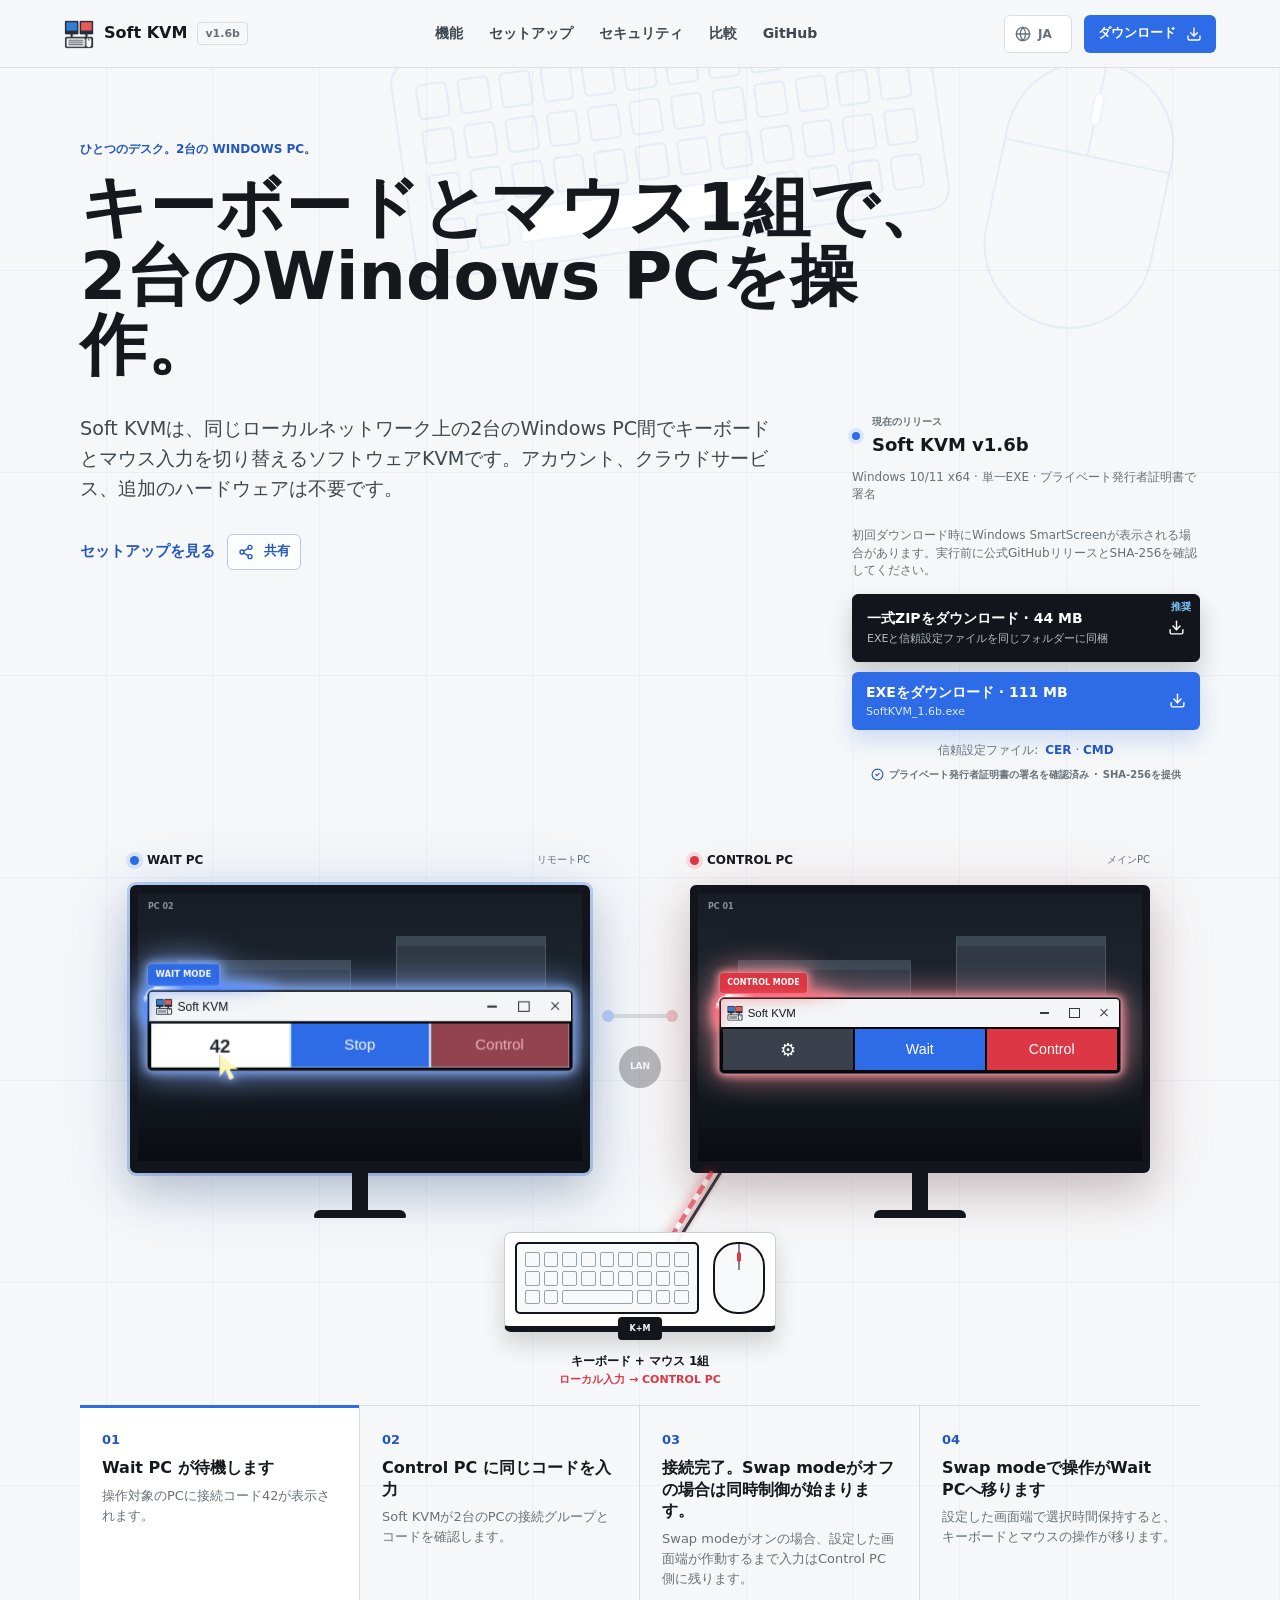
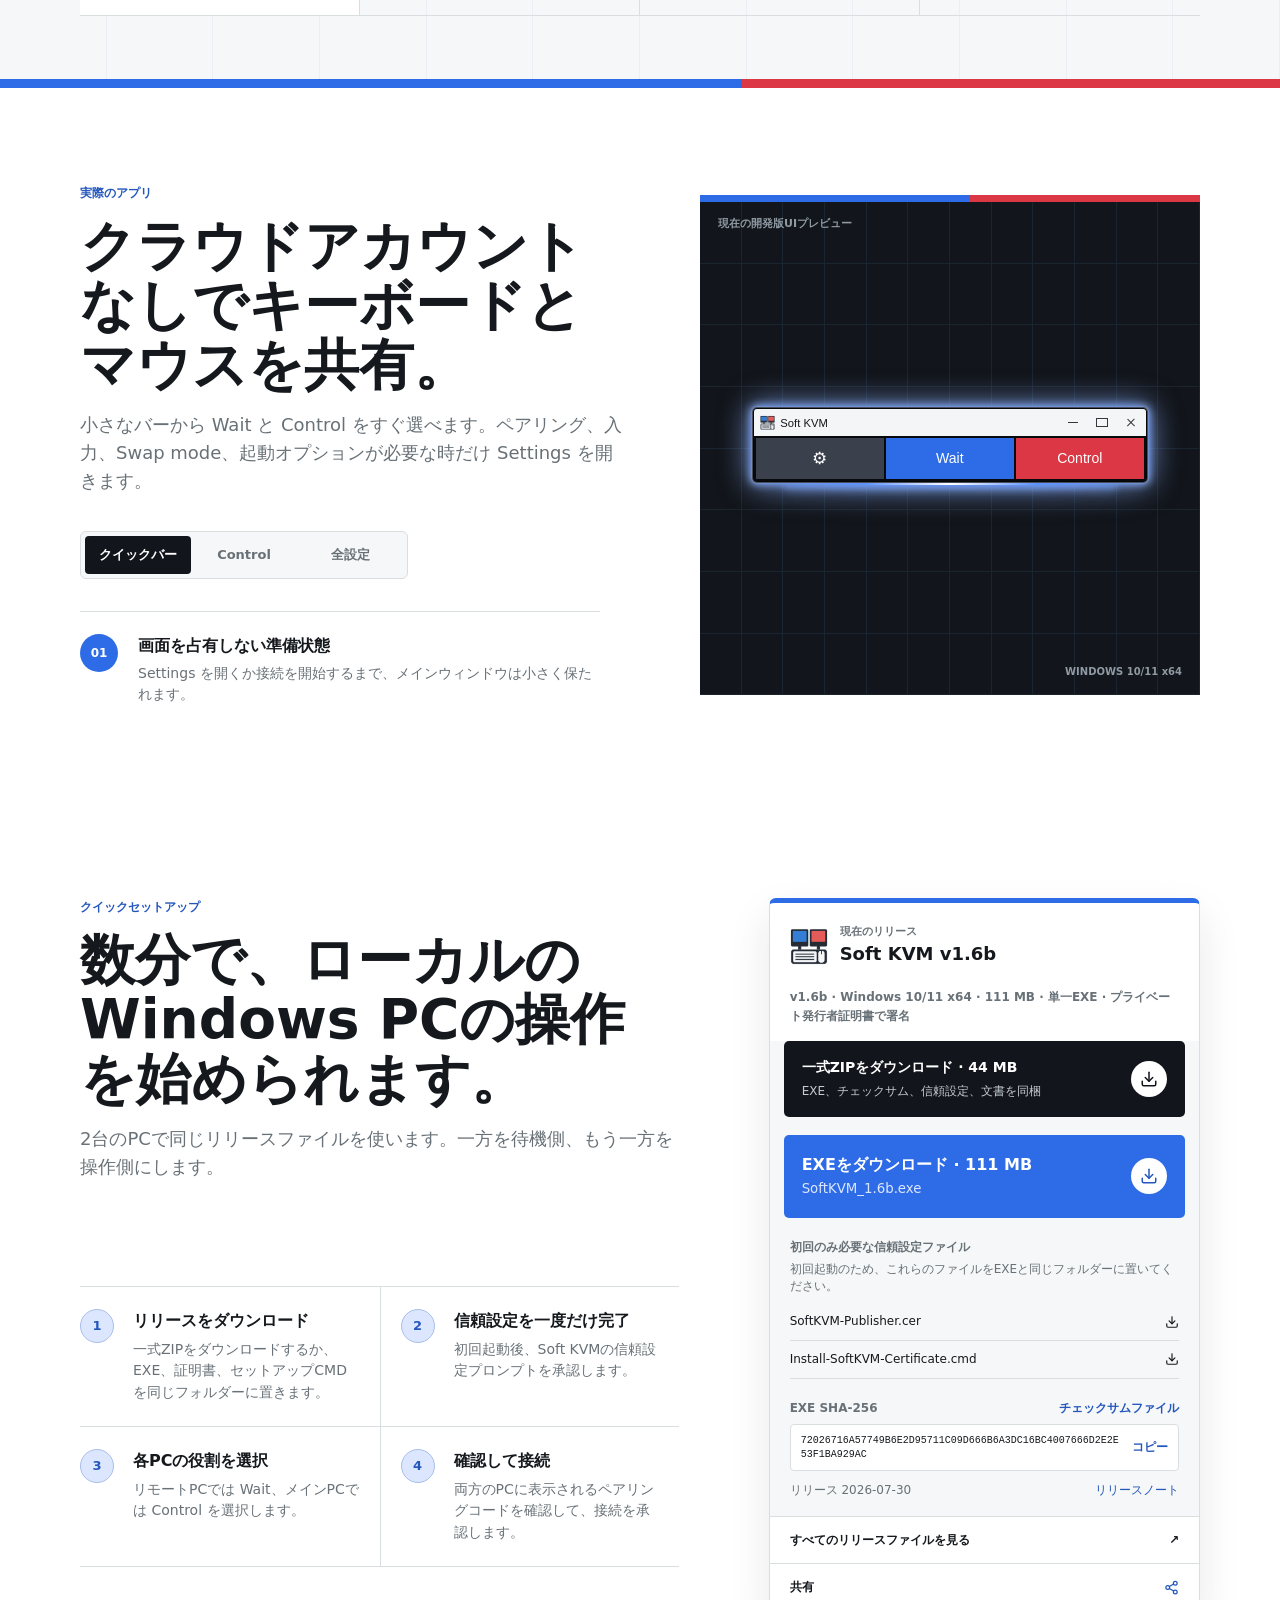
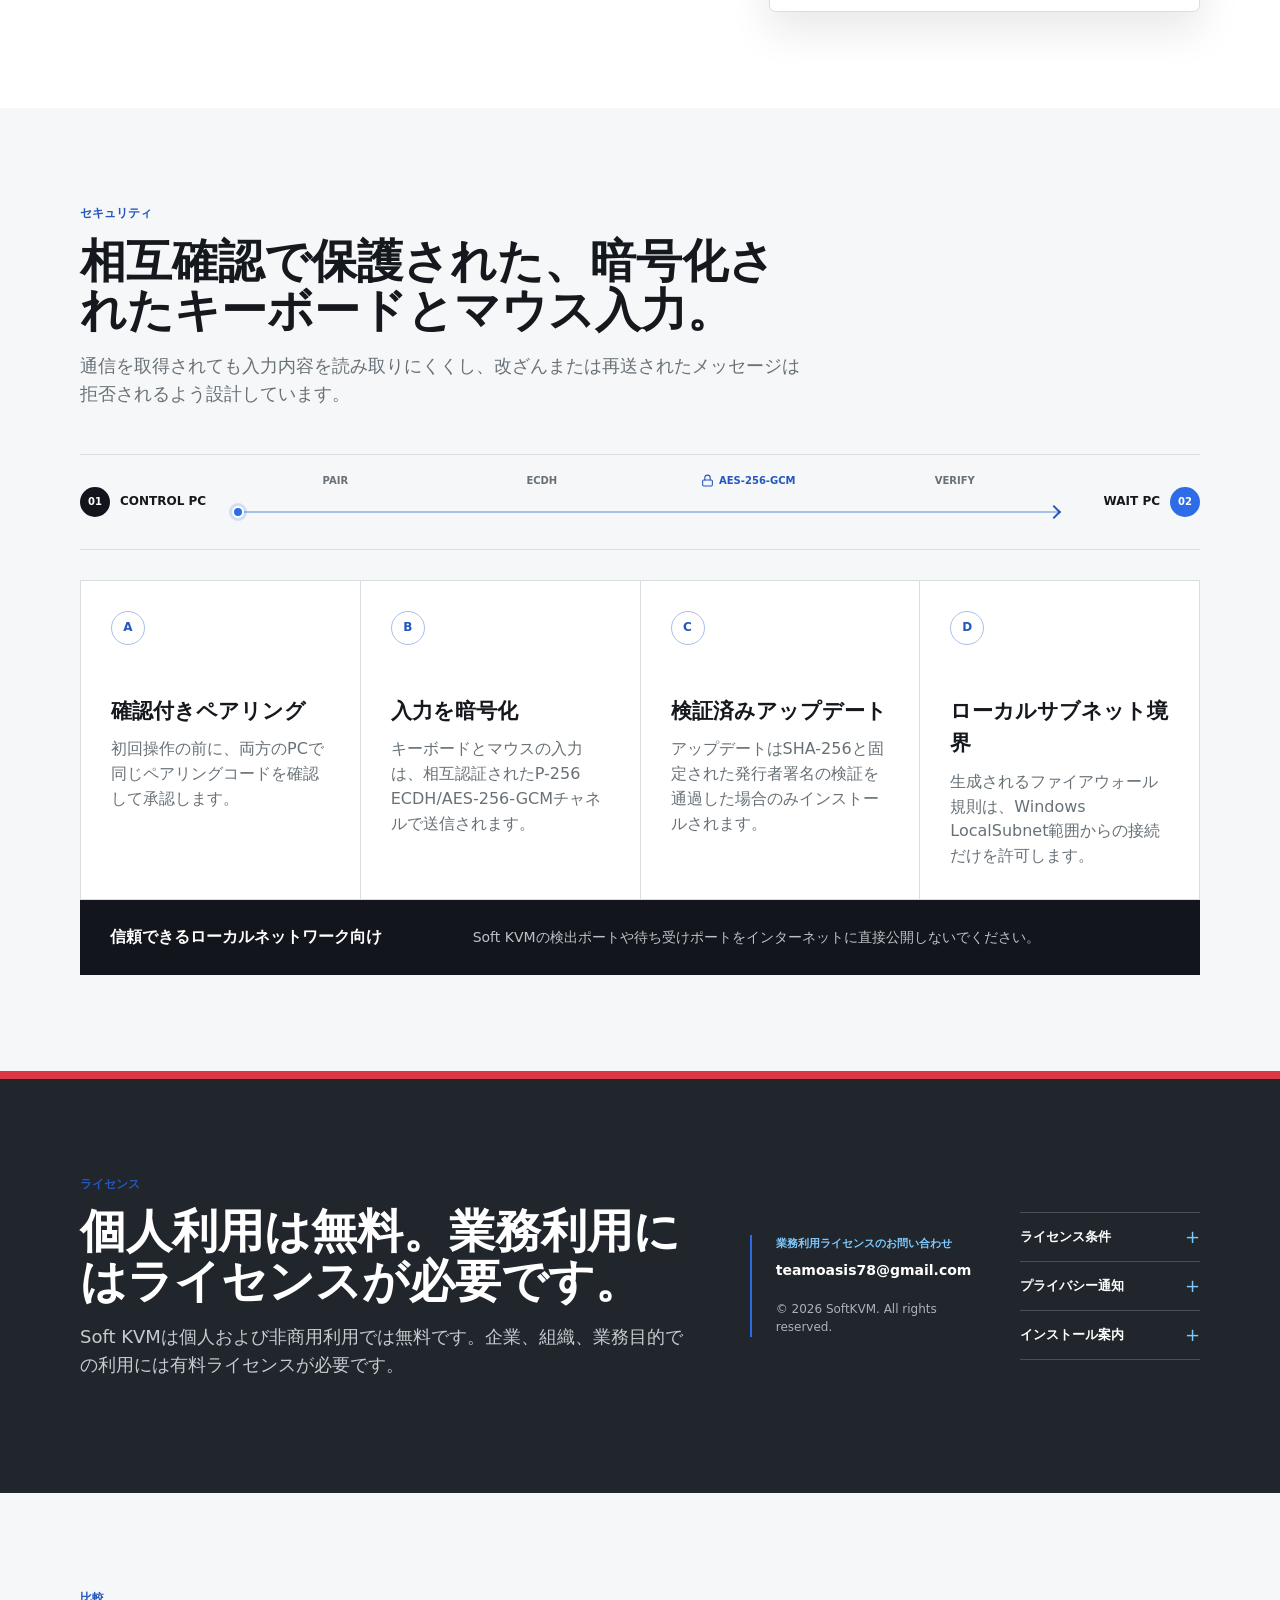
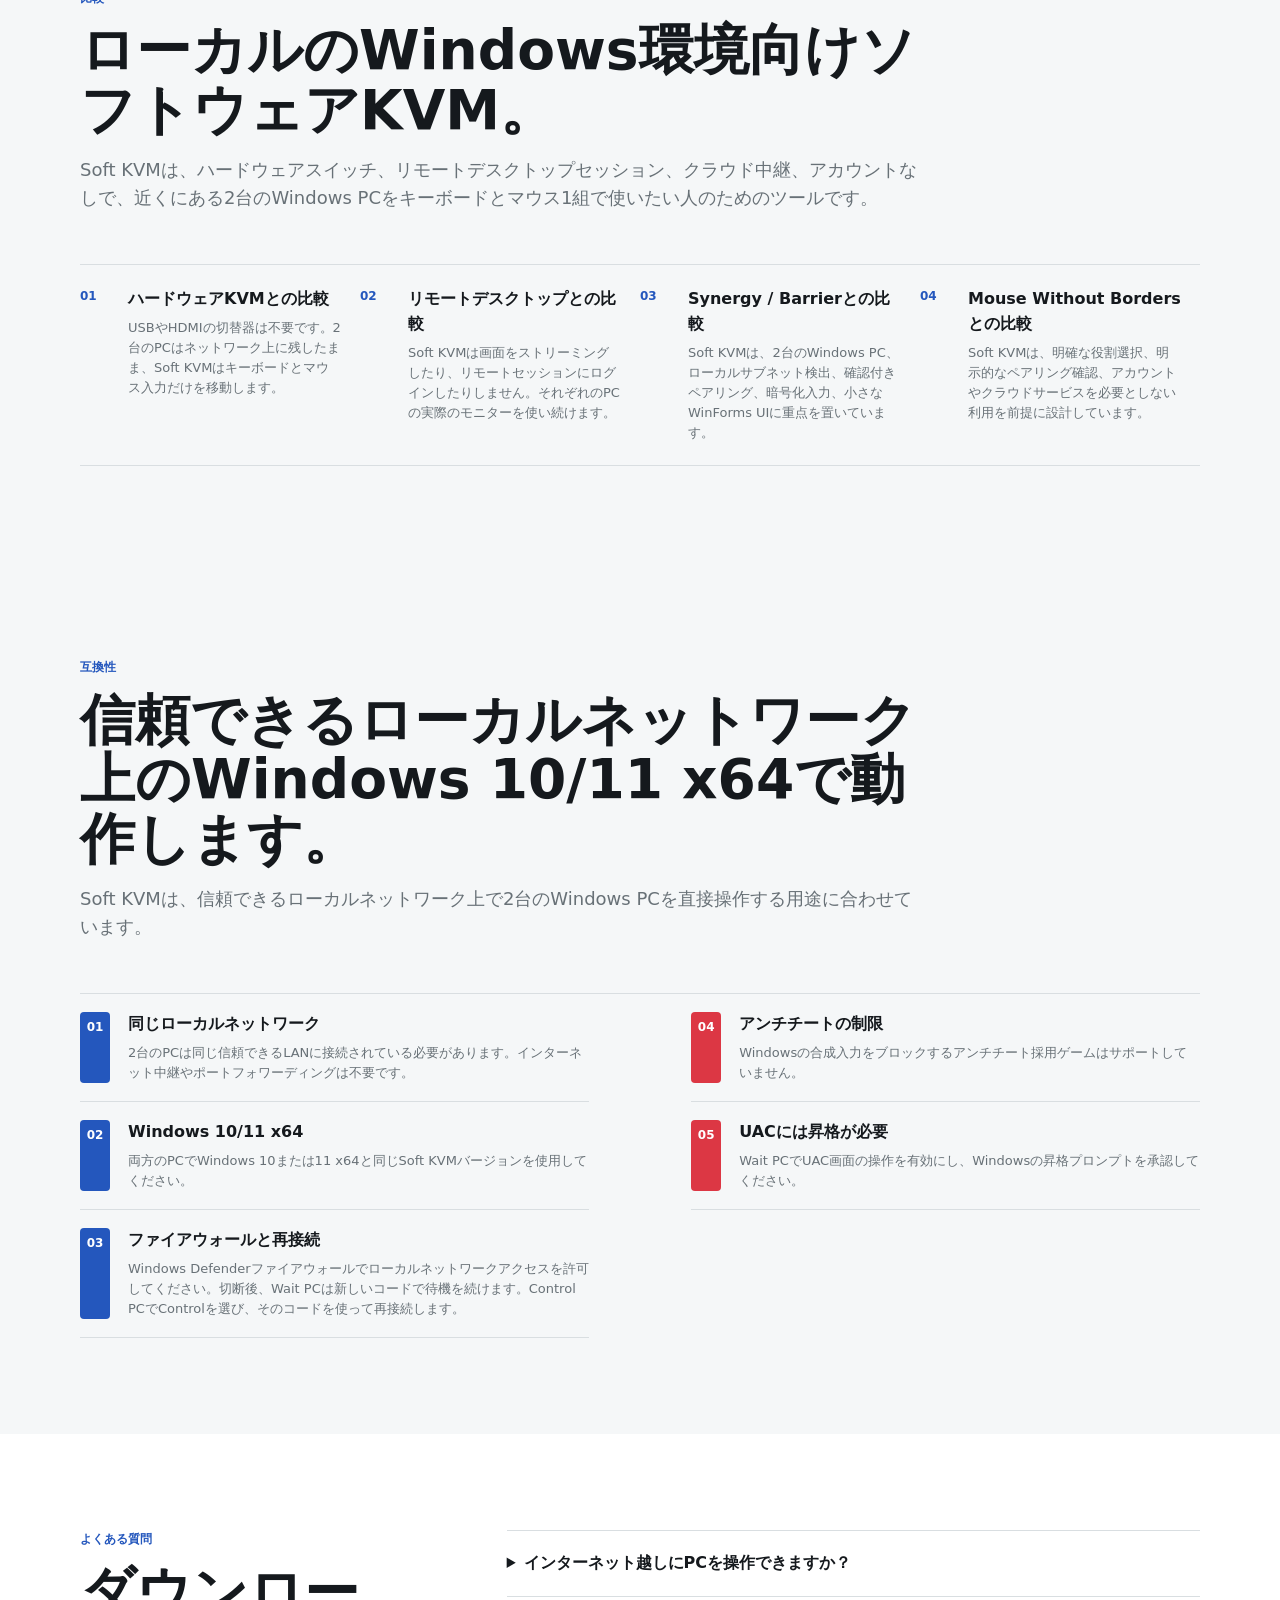
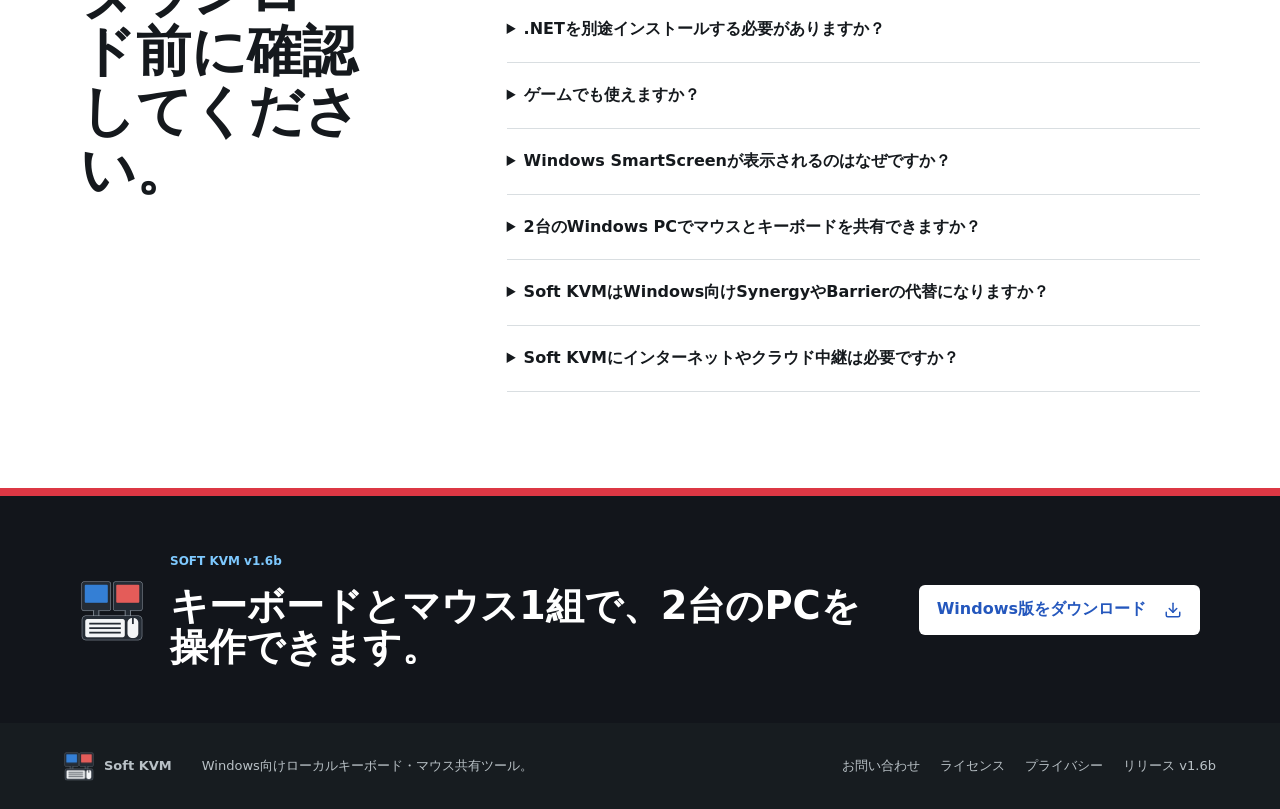
==== commit e8b704a6: "release: publish website for v1.6b" ====
--- a/ja/index.html
+++ b/ja/index.html
@@ -1,10 +1,10 @@
-﻿<!doctype html>
+<!doctype html>
 <html lang="ja" data-page-lang="ja" data-icon-path="../assets/softkvm-icon.ico">
 <head>
   <meta charset="utf-8">
   <meta name="viewport" content="width=device-width, initial-scale=1">
-  <title>Soft KVM - 2?겹겗Windows PC?묆걨??궫?뺛깉?╉궒?줜VM</title>
-  <meta name="description" content="Soft KVM??곩릪?섅꺆?쇈궖?ャ깓?껁깉??꺖??툓???겹겗Windows PC?믡궘?쇈깭?쇈깋?ⓦ깯?╉궧1永꾠겎?띴퐳?쇻굥?썬깢?덀궑?㎯궋KVM?㎯걲?귙궋?ャ궑?녈깉?곥궚?⒲궑?됥곦릎泳쇻궢?쇈깘?쇈겘訝띹쫨?㎯걲??>
+  <title>Soft KVM - 2台のWindows PC向けのソフトウェアKVM</title>
+  <meta name="description" content="Soft KVMは、同じローカルネットワーク上の2台のWindows PCをキーボードとマウス1組で操作するソフトウェアKVMです。アカウント、クラウド、中継サーバーは不要です。">
   <meta name="robots" content="index, follow">
   <meta name="google-site-verification" content="VC0QAMDgUq4MwHNinDk0rk7gNzmcgwF1ImPnzyETGOg">
   <link rel="canonical" href="https://teamoasis7.github.io/SoftKVM-Releases/ja/">
@@ -14,19 +14,19 @@
   <link rel="alternate" hreflang="x-default" href="https://teamoasis7.github.io/SoftKVM-Releases/">
   <meta property="og:type" content="website">
   <meta property="og:site_name" content="Soft KVM">
-  <meta property="og:title" content="Soft KVM - 2?겹겗Windows PC?묆걨??궫?뺛깉?╉궒?줜VM">
-  <meta property="og:description" content="Soft KVM??곩릪?섅꺆?쇈궖?ャ깓?껁깉??꺖??툓???겹겗Windows PC?믡궘?쇈깭?쇈깋?ⓦ깯?╉궧1永꾠겎?띴퐳?쇻굥?썬깢?덀궑?㎯궋KVM?㎯걲?귙궋?ャ궑?녈깉?곥궚?⒲궑?됥곦릎泳쇻궢?쇈깘?쇈겘訝띹쫨?㎯걲??>
+  <meta property="og:title" content="Soft KVM - 2台のWindows PC向けのソフトウェアKVM">
+  <meta property="og:description" content="Soft KVMは、同じローカルネットワーク上の2台のWindows PCをキーボードとマウス1組で操作するソフトウェアKVMです。アカウント、クラウド、中継サーバーは不要です。">
   <meta property="og:url" content="https://teamoasis7.github.io/SoftKVM-Releases/ja/">
   <meta property="og:image" content="https://teamoasis7.github.io/SoftKVM-Releases/assets/softkvm-icon.ico">
   <meta property="og:image:alt" content="Soft KVM app icon">
   <meta name="twitter:card" content="summary">
-  <meta name="twitter:title" content="Soft KVM - 2?겹겗Windows PC?묆걨??궫?뺛깉?╉궒?줜VM">
-  <meta name="twitter:description" content="Soft KVM??곩릪?섅꺆?쇈궖?ャ깓?껁깉??꺖??툓???겹겗Windows PC?믡궘?쇈깭?쇈깋?ⓦ깯?╉궧1永꾠겎?띴퐳?쇻굥?썬깢?덀궑?㎯궋KVM?㎯걲?귙궋?ャ궑?녈깉?곥궚?⒲궑?됥곦릎泳쇻궢?쇈깘?쇈겘訝띹쫨?㎯걲??>
+  <meta name="twitter:title" content="Soft KVM - 2台のWindows PC向けのソフトウェアKVM">
+  <meta name="twitter:description" content="Soft KVMは、同じローカルネットワーク上の2台のWindows PCをキーボードとマウス1組で操作するソフトウェアKVMです。アカウント、クラウド、中継サーバーは不要です。">
   <meta name="twitter:image" content="https://teamoasis7.github.io/SoftKVM-Releases/assets/softkvm-icon.ico">
   <meta name="theme-color" content="#f5f7f8">
   <link rel="icon" href="../assets/softkvm-icon.ico">
   <link rel="stylesheet" href="../styles.css?v=20260729-language-dropdown-39">
-  <script src="../app.js?v=20260729-language-dropdown-39" defer></script>
+  <script src="../app.js?v=20260730-release-utf8-fix" defer></script>
   <script type="application/ld+json">
   {
     "@context": "https://schema.org",
@@ -35,7 +35,7 @@
     "applicationCategory": "UtilitiesApplication",
     "operatingSystem": "Windows 10/11 x64",
     "softwareVersion": "1.6b",
-    "description": "Soft KVM??곩릪?섅꺆?쇈궖?ャ깓?껁깉??꺖??툓???겹겗Windows PC?믡궘?쇈깭?쇈깋?ⓦ깯?╉궧1永꾠겎?띴퐳?쇻굥?썬깢?덀궑?㎯궋KVM?㎯걲??,
+    "description": "Soft KVMは、同じローカルネットワーク上の2台のWindows PCをキーボードとマウス1組で操作するソフトウェアKVMです。",
     "url": "https://teamoasis7.github.io/SoftKVM-Releases/ja/",
     "downloadUrl": "https://github.com/TeamOasis7/SoftKVM-Releases/releases/download/v1.6b/SoftKVM_1.6b_Windows_x64.zip",
     "releaseNotes": "https://github.com/TeamOasis7/SoftKVM-Releases/releases/tag/v1.6b",
@@ -85,48 +85,48 @@
     </symbol>
   </svg>
   <header class="topbar">
-    <a class="brand" href="#top" aria-label="Soft KVM ?쎼꺖?? data-i18n-aria-label="aria.home">
+    <a class="brand" href="#top" aria-label="Soft KVM ホーム" data-i18n-aria-label="aria.home">
       <img src="../assets/softkvm-icon.ico" alt="">
       <span>Soft KVM</span>
       <span class="version">v1.6b</span>
     </a>
 
-    <nav class="desktop-nav" aria-label="?▲궎?녈깏?볝궟?쇈궥?㎯꺍" data-i18n-aria-label="aria.mainNavigation">
-      <a href="#features" data-i18n="nav.features">艅잒꺗</a>
-      <a href="#setup" data-i18n="nav.setup">?삠긿?덀궋?껁깤</a>
-      <a href="#security" data-i18n="nav.security">?삠궘?γ꺁?녴궍</a>
-      <a href="#compare" data-i18n="nav.compare">驪붻펱</a>
+    <nav class="desktop-nav" aria-label="メインナビゲーション" data-i18n-aria-label="aria.mainNavigation">
+      <a href="#features" data-i18n="nav.features">機能</a>
+      <a href="#setup" data-i18n="nav.setup">セットアップ</a>
+      <a href="#security" data-i18n="nav.security">セキュリティ</a>
+      <a href="#compare" data-i18n="nav.compare">比較</a>
       <a href="https://github.com/TeamOasis7/SoftKVM-Releases" target="_blank" rel="noopener noreferrer">GitHub</a>
     </nav>
 
     <div class="header-actions">
       <button class="mobile-menu-toggle" type="button" aria-expanded="false" aria-controls="mobile-menu">
-        <span aria-hidden="true">??/span>
-        <span class="visually-hidden" data-i18n="nav.menu">?▲깑?γ꺖</span>
+        <span aria-hidden="true">☰</span>
+        <span class="visually-hidden" data-i18n="nav.menu">メニュー</span>
       </button>
-      <div class="language-switch" aria-label="鼇沃? data-i18n-aria-label="aria.language">
+      <div class="language-switch" aria-label="言語" data-i18n-aria-label="aria.language">
         <button class="language-toggle" type="button" aria-expanded="false" aria-controls="language-menu">
           <svg aria-hidden="true"><use href="#icon-globe"></use></svg>
           <span data-lang-current>JA</span>
         </button>
         <div id="language-menu" class="language-menu" role="menu" hidden>
           <button type="button" role="menuitemradio" data-lang="en" data-lang-url="../" aria-checked="false">English</button>
-          <button type="button" role="menuitemradio" data-lang="ko" data-lang-url="../ko/" aria-checked="false">?쒓뎅??/button>
-          <button type="button" role="menuitemradio" data-lang="ja" aria-checked="true">?ζ쑍沃?/button>
+          <button type="button" role="menuitemradio" data-lang="ko" data-lang-url="../ko/" aria-checked="false">한국어</button>
+          <button type="button" role="menuitemradio" data-lang="ja" aria-checked="true">日本語</button>
         </div>
       </div>
       <a class="header-download" href="https://github.com/TeamOasis7/SoftKVM-Releases/releases/download/v1.6b/SoftKVM_1.6b_Windows_x64.zip" target="_blank" rel="noopener noreferrer">
-        <span data-i18n="nav.download">??╉꺍??꺖??/span>
+        <span data-i18n="nav.download">ダウンロード</span>
         <svg class="download-icon" aria-hidden="true"><use href="#icon-download"></use></svg>
       </a>
     </div>
 
-    <nav id="mobile-menu" class="mobile-nav" aria-label="?㏂깘?ㅳ꺂?듽깛?꿔꺖?룔깾?? data-i18n-aria-label="aria.mobileNavigation" hidden>
-      <a href="#features" data-i18n="nav.features">艅잒꺗</a>
-      <a href="#setup" data-i18n="nav.setup">?삠긿?덀궋?껁깤</a>
-      <a href="#security" data-i18n="nav.security">?삠궘?γ꺁?녴궍</a>
-      <a href="#compare" data-i18n="nav.compare">驪붻펱</a>
-      <a href="#compatibility" data-i18n="nav.compatibility">雅믤룢??/a>
+    <nav id="mobile-menu" class="mobile-nav" aria-label="モバイルナビゲーション" data-i18n-aria-label="aria.mobileNavigation" hidden>
+      <a href="#features" data-i18n="nav.features">機能</a>
+      <a href="#setup" data-i18n="nav.setup">セットアップ</a>
+      <a href="#security" data-i18n="nav.security">セキュリティ</a>
+      <a href="#compare" data-i18n="nav.compare">比較</a>
+      <a href="#compatibility" data-i18n="nav.compatibility">互換性</a>
       <a href="#faq" data-i18n="nav.faq">FAQ</a>
       <a href="https://github.com/TeamOasis7/SoftKVM-Releases" target="_blank" rel="noopener noreferrer">GitHub</a>
     </nav>
@@ -141,66 +141,66 @@
       </div>
       <div class="hero-overview">
         <div class="hero-heading">
-          <p class="eyebrow" data-i18n="hero.eyebrow">?꿔겏?ㅳ겗?뉎궧????겹겗 WINDOWS PC??/p>
-          <h1 data-i18n="hero.title">??꺖?쒌꺖?됥겏?욁궑??永꾠겎???겹겗Windows PC?믤뱧鵝쒌?/h1>
+          <p class="eyebrow" data-i18n="hero.eyebrow">ひとつのデスク。2台の WINDOWS PC。</p>
+          <h1 data-i18n="hero.title">キーボードとマウス1組で、2台のWindows PCを操作。</h1>
         </div>
 
         <div class="hero-details">
           <div class="hero-copy">
-            <p class="lead" data-i18n="hero.lead">Soft KVM??곩릪?섅꺆?쇈궖?ャ깓?껁깉??꺖??툓???겹겗Windows PC?볝겎??꺖?쒌꺖?됥겏?욁궑?밧뀯?쎼굮?뉎굤?욍걟?뗣궫?뺛깉?╉궒?줜VM?㎯걲?귙궋?ャ궑?녈깉?곥궚?⒲궑?됥궢?쇈깛?밤곮옙?졼겗?뤵꺖?됥궑?㎯궋??툖誤곥겎?쇻?/p>
+            <p class="lead" data-i18n="hero.lead">Soft KVMは、同じローカルネットワーク上の2台のWindows PC間でキーボードとマウス入力を切り替えるソフトウェアKVMです。アカウント、クラウドサービス、追加のハードウェアは不要です。</p>
             <div class="hero-actions">
               <a class="hero-guide" href="#setup">
-                <span data-i18n="hero.guide">?삠긿?덀궋?껁깤?믦쫳??/span>
+                <span data-i18n="hero.guide">セットアップを見る</span>
               </a>
-              <button class="hero-share" type="button" data-share-page aria-label="?볝겗?싥꺖?멥굮?길쐣" data-i18n-aria-label="aria.sharePage">
+              <button class="hero-share" type="button" data-share-page aria-label="このページを共有" data-i18n-aria-label="aria.sharePage">
                 <svg aria-hidden="true"><use href="#icon-share"></use></svg>
-                <span data-share-label data-i18n="hero.share">?길쐣</span>
+                <span data-share-label data-i18n="hero.share">共有</span>
               </button>
             </div>
           </div>
 
-          <aside class="hero-download-panel" aria-label="?얍쑉??Soft KVM ?ゃ꺁?쇈궧" data-i18n-aria-label="aria.currentRelease">
+          <aside class="hero-download-panel" aria-label="現在の Soft KVM リリース" data-i18n-aria-label="aria.currentRelease">
             <div class="hero-release-head">
               <span class="status-dot" aria-hidden="true"></span>
               <div>
-                <small data-i18n="hero.releaseLabel">?얍쑉??꺁?ゃ꺖??/small>
+                <small data-i18n="hero.releaseLabel">現在のリリース</small>
                 <strong>Soft KVM v1.6b</strong>
               </div>
             </div>
 
-            <p class="hero-release-facts" data-i18n="hero.releaseFacts">Windows 10/11 x64 쨌 ?섆?EXE 쨌 ?쀣꺀?ㅳ깧?쇈깉?븃죱?낁㉫?롦쎑?㎫쉿??/p>
-            <p class="hero-release-facts" data-i18n="hero.trustNote">?앭썮??╉꺍??꺖?됪셽?첳indows SmartScreen?뚩〃鹽뷩걬?뚣굥?닷릦?뚣걗?듽겲?쇻귛츪烏뚦뎺?ュ뀶凉뢋itHub?ゃ꺁?쇈궧?쮁HA-256?믥▶沃띲걮?╉걦?졼걬?꾠?/p>
+            <p class="hero-release-facts" data-i18n="hero.releaseFacts">Windows 10/11 x64 · 単一EXE · プライベート発行者証明書で署名</p>
+            <p class="hero-release-facts" data-i18n="hero.trustNote">初回ダウンロード時にWindows SmartScreenが表示される場合があります。実行前に公式GitHubリリースとSHA-256を確認してください。</p>
 
             <a class="hero-download-option bundle-option" href="https://github.com/TeamOasis7/SoftKVM-Releases/releases/download/v1.6b/SoftKVM_1.6b_Windows_x64.zip" target="_blank" rel="noopener noreferrer">
               <span>
-                <strong data-i18n="hero.zipDownload">訝凉뢟IP?믡??╉꺍??꺖??쨌 44 MB</strong>
-                <small data-i18n="hero.zipHelp">EXE?ⓧ에?쇠Þ若싥깢?▲궎?ャ굮?뚣걯?뺛궔?ャ??쇈겓?뚧∮</small>
+                <strong data-i18n="hero.zipDownload">一式ZIPをダウンロード · 44 MB</strong>
+                <small data-i18n="hero.zipHelp">EXEと信頼設定ファイルを同じフォルダーに同梱</small>
               </span>
               <svg class="download-icon" aria-hidden="true"><use href="#icon-download"></use></svg>
-              <em data-i18n="hero.recommended">?ⓨⅷ</em>
+              <em data-i18n="hero.recommended">推奨</em>
             </a>
 
             <a class="hero-download-option primary-option" href="https://github.com/TeamOasis7/SoftKVM-Releases/releases/download/v1.6b/SoftKVM_1.6b.exe" target="_blank" rel="noopener noreferrer">
               <span>
-                <strong data-i18n="download.exeAction">EXE?믡??╉꺍??꺖??쨌 111 MB</strong>
+                <strong data-i18n="download.exeAction">EXEをダウンロード · 111 MB</strong>
                 <small>SoftKVM_1.6b.exe</small>
               </span>
               <svg class="download-icon" aria-hidden="true"><use href="#icon-download"></use></svg>
             </a>
 
             <div class="hero-trust-files">
-              <span data-i18n="hero.trustHelp">岳↓졏鼇?츣?뺛궊?ㅳ꺂:</span>
+              <span data-i18n="hero.trustHelp">信頼設定ファイル:</span>
               <span class="hero-trust-links">
                 <a href="https://github.com/TeamOasis7/SoftKVM-Releases/releases/download/v1.6b/SoftKVM-Publisher.cer" target="_blank" rel="noopener noreferrer">CER</a>
-                <span aria-hidden="true">쨌</span>
+                <span aria-hidden="true">·</span>
                 <a href="https://github.com/TeamOasis7/SoftKVM-Releases/releases/download/v1.6b/Install-SoftKVM-Certificate.cmd" target="_blank" rel="noopener noreferrer">CMD</a>
               </span>
             </div>
             <div class="hero-assurance">
               <svg aria-hidden="true"><use href="#icon-circle-check"></use></svg>
-              <span data-i18n="hero.signatureVerified">?쀣꺀?ㅳ깧?쇈깉?븃죱?낁㉫?롦쎑??쉿?띲굮閻븃첀歷덀겳</span>
-              <span aria-hidden="true">쨌</span>
-              <span data-i18n="hero.hashAvailable">SHA-256?믤룓堊?/span>
+              <span data-i18n="hero.signatureVerified">プライベート発行者証明書の署名を確認済み</span>
+              <span aria-hidden="true">·</span>
+              <span data-i18n="hero.hashAvailable">SHA-256を提供</span>
             </div>
           </aside>
         </div>
@@ -211,7 +211,7 @@
           <div class="scene-role">
             <span class="role-dot"></span>
             <strong data-i18n="scene.waitPc">WAIT PC</strong>
-            <small data-i18n="scene.remotePc">?ゃ깴?쇈깉PC</small>
+            <small data-i18n="scene.remotePc">リモートPC</small>
           </div>
           <div class="monitor-frame">
             <div class="monitor-screen">
@@ -233,7 +233,7 @@
           <span class="connection-track"></span>
           <span class="connection-joined"></span>
           <span class="connection-packet packet-one">42</span>
-          <span class="connection-packet packet-two">??/span>
+          <span class="connection-packet packet-two">✓</span>
           <span class="connection-lock">LAN</span>
         </div>
 
@@ -241,7 +241,7 @@
           <div class="scene-role">
             <span class="role-dot"></span>
             <strong data-i18n="scene.controlPc">CONTROL PC</strong>
-            <small data-i18n="scene.mainPc">?▲궎?쿛C</small>
+            <small data-i18n="scene.mainPc">メインPC</small>
           </div>
           <div class="monitor-frame">
             <div class="monitor-screen">
@@ -272,59 +272,59 @@
             <span class="input-hub" aria-hidden="true">K+M</span>
           </div>
           <span class="input-label">
-            <b data-i18n="scene.oneInput">??꺖?쒌꺖??+ ?욁궑??1永?/b>
-            <em data-input-target>LOCAL INPUT ??CONTROL PC</em>
+            <b data-i18n="scene.oneInput">キーボード + マウス 1組</b>
+            <em data-input-target>LOCAL INPUT → CONTROL PC</em>
           </span>
         </div>
 
       </div>
 
-      <div class="scene-stage-list" role="group" aria-label="?η텥?밤깇?쇈궦" data-i18n-aria-label="aria.sceneStages">
+      <div class="scene-stage-list" role="group" aria-label="接続ステージ" data-i18n-aria-label="aria.sceneStages">
         <button type="button" data-scene-index="0" aria-pressed="true">
           <span>01</span>
-          <strong data-i18n="scene.wait.title">Wait PC ?뚦푷艅잆걮?얇걲</strong>
-          <small data-i18n="scene.wait.body">?띴퐳野얕괌?췗C?ユ렏泳싥궠?쇈깋42?뚩〃鹽뷩걬?뚣겲?쇻?/small>
+          <strong data-i18n="scene.wait.title">Wait PC が待機します</strong>
+          <small data-i18n="scene.wait.body">操作対象のPCに接続コード42が表示されます。</small>
         </button>
         <button type="button" data-scene-index="1" aria-pressed="false">
           <span>02</span>
-          <strong data-i18n="scene.code.title">Control PC ?ュ릪?섅궠?쇈깋?믣뀯??/strong>
-          <small data-i18n="scene.code.body">Soft KVM???겹겗PC??렏泳싥궛?ャ꺖?쀣겏?녈꺖?됥굮閻븃첀?쀣겲?쇻?/small>
+          <strong data-i18n="scene.code.title">Control PC に同じコードを入力</strong>
+          <small data-i18n="scene.code.body">Soft KVMが2台のPCの接続グループとコードを確認します。</small>
         </button>
         <button type="button" data-scene-index="2" aria-pressed="false">
           <span>03</span>
-          <strong data-i18n="scene.connect.title">?η텥若뚥틙?괪wap mode?뚣궕?뺛겗?닷릦??릪?귛댍孃▲걣冶뗣겲?듽겲?쇻?/strong>
-          <small data-i18n="scene.connect.body">Swap mode?뚣궕?녈겗?닷릦?곮Þ若싥걮?잏뵽?®ク?뚥퐳?뺛걲?뗣겲?㎩뀯?쎼겘Control PC?담겓餘뗣굤?얇걲??/small>
+          <strong data-i18n="scene.connect.title">接続完了。Swap modeがオフの場合は同時制御が始まります。</strong>
+          <small data-i18n="scene.connect.body">Swap modeがオンの場合、設定した画面端が作動するまで入力はControl PC側に残ります。</small>
         </button>
         <button type="button" data-scene-index="3" aria-pressed="false">
           <span>04</span>
-          <strong data-i18n="scene.remote.title">Swap mode?㎪뱧鵝쒌걣Wait PC?며㎉?듽겲??/strong>
-          <small data-i18n="scene.remote.body">鼇?츣?쀣걼?삯씊塋?겎?멩뒢?귡뼋岳앮똻?쇻굥?ⓦ곥궘?쇈깭?쇈깋?ⓦ깯?╉궧??뱧鵝쒌걣燁삠굤?얇걲??/small>
+          <strong data-i18n="scene.remote.title">Swap modeで操作がWait PCへ移ります</strong>
+          <small data-i18n="scene.remote.body">設定した画面端で選択時間保持すると、キーボードとマウスの操作が移ります。</small>
         </button>
       </div>
     </section>
 
     <section id="features" class="section product-tour">
       <div class="tour-copy reveal">
-        <p class="eyebrow" data-i18n="tour.eyebrow">若잓슋??궋?쀣꺁</p>
-        <h2 data-i18n="tour.title">??꺀?╉깋?㏂궖?╉꺍?덀겒?쀣겎??꺖?쒌꺖?됥겏?욁궑?밤굮?길쐣??/h2>
-        <p data-i18n="tour.body">弱뤵걬?ゃ깘?쇈걢??Wait ??Control ?믡걲?먬겦?밤겲?쇻귙깪?㏂꺁?녈궛?곩뀯?쎼갨wap mode?곮돈?뺛궕?쀣궥?㎯꺍?뚦퓚誤곥겒?귙걽??Settings ?믧뼀?띲겲?쇻?/p>
-        <div class="shot-switch" role="group" aria-label="Soft KVM ??뵽?? data-i18n-aria-label="aria.screen">
-          <button type="button" data-shot="home" aria-pressed="true" data-i18n="tour.quick">??궎?껁궚?먦꺖</button>
+        <p class="eyebrow" data-i18n="tour.eyebrow">実際のアプリ</p>
+        <h2 data-i18n="tour.title">クラウドアカウントなしでキーボードとマウスを共有。</h2>
+        <p data-i18n="tour.body">小さなバーから Wait と Control をすぐ選べます。ペアリング、入力、Swap mode、起動オプションが必要な時だけ Settings を開きます。</p>
+        <div class="shot-switch" role="group" aria-label="Soft KVM の画面" data-i18n-aria-label="aria.screen">
+          <button type="button" data-shot="home" aria-pressed="true" data-i18n="tour.quick">クイックバー</button>
           <button type="button" data-shot="control" aria-pressed="false" data-i18n="tour.control">Control</button>
-          <button type="button" data-shot="settings" aria-pressed="false" data-i18n="tour.settings">?②Þ若?/button>
+          <button type="button" data-shot="settings" aria-pressed="false" data-i18n="tour.settings">全設定</button>
         </div>
         <div class="tour-state">
           <span class="tour-state-index">01</span>
           <div>
-            <strong data-tour-title data-i18n="tour.quickTitle">?삯씊?믣뜝?됥걮?ゃ걚繹뽩굺?뜻뀑</strong>
-            <p data-tour-body data-i18n="tour.quickBody">Settings ?믧뼀?뤵걢?η텥?믧뼀冶뗣걲?뗣겲?㎯곥깳?ㅳ꺍?╉궍?녈깋?╉겘弱뤵걬?뤶퓷?잆굦?얇걲??/p>
+            <strong data-tour-title data-i18n="tour.quickTitle">画面を占有しない準備状態</strong>
+            <p data-tour-body data-i18n="tour.quickBody">Settings を開くか接続を開始するまで、メインウィンドウは小さく保たれます。</p>
           </div>
         </div>
       </div>
       <figure class="tour-media reveal">
         <div class="tour-stage">
           <div class="technical-grid tour-grid" data-technical-grid aria-hidden="true"></div>
-          <span class="stage-label" data-i18n="tour.captured">?얍쑉??뼀?븀뎵UI?쀣꺃?볝깷??/span>
+          <span class="stage-label" data-i18n="tour.captured">現在の開発版UIプレビュー</span>
           <span class="tour-platform">WINDOWS 10/11 x64</span>
           <div class="softkvm-surface tour-surface" data-tour-surface aria-label="Soft KVM compact quick bar"></div>
         </div>
@@ -333,38 +333,38 @@
 
     <section id="setup" class="section setup-section">
       <div class="section-intro">
-        <p class="eyebrow" data-i18n="setup.eyebrow">??궎?껁궚?삠긿?덀궋?껁깤</p>
-        <h2 data-i18n="setup.title">?겼늽?㎯곥꺆?쇈궖?ャ겗Windows PC??뱧鵝쒌굮冶뗣굙?됥굦?얇걲??/h2>
-        <p data-i18n="setup.lead">2?겹겗PC?㎩릪?섅꺁?ゃ꺖?밤깢?▲궎?ャ굮鵝욍걚?얇걲?귚??밤굮孃끾찣?담곥굚?녵??밤굮?띴퐳?담겓?쀣겲?쇻?/p>
+        <p class="eyebrow" data-i18n="setup.eyebrow">クイックセットアップ</p>
+        <h2 data-i18n="setup.title">数分で、ローカルのWindows PCの操作を始められます。</h2>
+        <p data-i18n="setup.lead">2台のPCで同じリリースファイルを使います。一方を待機側、もう一方を操作側にします。</p>
       </div>
 
       <ol class="steps">
         <li>
           <span class="step-number">1</span>
           <div>
-            <strong data-i18n="setup.step1.title">?ゃ꺁?쇈궧?믡??╉꺍??꺖??/strong>
-            <p data-i18n="setup.step1.body">訝凉뢟IP?믡??╉꺍??꺖?됥걲?뗣걢?갋XE?곮㉫?롦쎑?곥궩?껁깉?㏂긿?뾅MD?믣릪?섅깢?⒲꺂??쇈겓營?걤?얇걲??/p>
+            <strong data-i18n="setup.step1.title">リリースをダウンロード</strong>
+            <p data-i18n="setup.step1.body">一式ZIPをダウンロードするか、EXE、証明書、セットアップCMDを同じフォルダーに置きます。</p>
           </div>
         </li>
         <li>
           <span class="step-number">2</span>
           <div>
-            <strong data-i18n="setup.step2.title">岳↓졏鼇?츣?믢?佯╉걽?묈츑雅?/strong>
-            <p data-i18n="setup.step2.body">?앭썮壅룟땿孃뚣갨oft KVM??에?쇠Þ若싥깤??꺍?쀣깉?믤돽沃띲걮?얇걲??/p>
+            <strong data-i18n="setup.step2.title">信頼設定を一度だけ完了</strong>
+            <p data-i18n="setup.step2.body">初回起動後、Soft KVMの信頼設定プロンプトを承認します。</p>
           </div>
         </li>
         <li>
           <span class="step-number">3</span>
           <div>
-            <strong data-i18n="setup.step3.title">?껺C??슝?꿔굮?멩뒢</strong>
-            <p data-i18n="setup.step3.body">?ゃ깴?쇈깉PC?㎯겘 Wait?곥깳?ㅳ꺍PC?㎯겘 Control ?믧겦?욁걮?얇걲??/p>
+            <strong data-i18n="setup.step3.title">各PCの役割を選択</strong>
+            <p data-i18n="setup.step3.body">リモートPCでは Wait、メインPCでは Control を選択します。</p>
           </div>
         </li>
         <li>
           <span class="step-number">4</span>
           <div>
-            <strong data-i18n="setup.step4.title">閻븃첀?쀣겍?η텥</strong>
-            <p data-i18n="setup.step4.body">訝→뼶?췗C?ヨ〃鹽뷩걬?뚣굥?싥궋?ゃ꺍?겹궠?쇈깋?믥▶沃띲걮?╉곫렏泳싥굮?욤첀?쀣겲?쇻?/p>
+            <strong data-i18n="setup.step4.title">確認して接続</strong>
+            <p data-i18n="setup.step4.body">両方のPCに表示されるペアリングコードを確認して、接続を承認します。</p>
           </div>
         </li>
       </ol>
@@ -373,17 +373,17 @@
         <div class="download-panel-head">
           <img src="../assets/softkvm-icon.ico" alt="">
           <div>
-            <span data-i18n="download.label">?얍쑉??꺁?ゃ꺖??/span>
+            <span data-i18n="download.label">現在のリリース</span>
             <strong>Soft KVM v1.6b</strong>
           </div>
         </div>
 
-        <p class="release-facts" data-i18n="download.facts">v1.6b 쨌 Windows 10/11 x64 쨌 111 MB 쨌 ?섆?EXE 쨌 ?쀣꺀?ㅳ깧?쇈깉?븃죱?낁㉫?롦쎑?㎫쉿??/p>
+        <p class="release-facts" data-i18n="download.facts">v1.6b · Windows 10/11 x64 · 111 MB · 単一EXE · プライベート発行者証明書で署名</p>
 
         <a class="bundle-download" href="https://github.com/TeamOasis7/SoftKVM-Releases/releases/download/v1.6b/SoftKVM_1.6b_Windows_x64.zip" target="_blank" rel="noopener noreferrer">
           <span>
-            <strong data-i18n="download.bundleAction">訝凉뢟IP?믡??╉꺍??꺖??쨌 44 MB</strong>
-            <small data-i18n="download.bundleContents">EXE?곥긽?㎯긿??궢?졼곦에?쇠Þ若싥곫뻼?멥굮?뚧∮</small>
+            <strong data-i18n="download.bundleAction">一式ZIPをダウンロード · 44 MB</strong>
+            <small data-i18n="download.bundleContents">EXE、チェックサム、信頼設定、文書を同梱</small>
           </span>
           <span class="download-mark" aria-hidden="true">
             <svg class="download-icon"><use href="#icon-download"></use></svg>
@@ -392,7 +392,7 @@
 
         <a class="release-main" href="https://github.com/TeamOasis7/SoftKVM-Releases/releases/download/v1.6b/SoftKVM_1.6b.exe" target="_blank" rel="noopener noreferrer">
           <span>
-            <strong data-i18n="download.exeAction">EXE?믡??╉꺍??꺖??쨌 111 MB</strong>
+            <strong data-i18n="download.exeAction">EXEをダウンロード · 111 MB</strong>
             <small>SoftKVM_1.6b.exe</small>
           </span>
           <span class="download-mark" aria-hidden="true">
@@ -401,8 +401,8 @@
         </a>
 
         <div class="support-files">
-          <p data-i18n="download.trustFiles">?앭썮??겳恙낁쫨?や에?쇠Þ若싥깢?▲궎??/p>
-          <small data-i18n="download.trustHelp">?앭썮壅룟땿??걼?곥곥걪?뚣굢??깢?▲궎?ャ굮EXE?ⓨ릪?섅깢?⒲꺂??쇈겓營?걚?╉걦?졼걬?꾠?/small>
+          <p data-i18n="download.trustFiles">初回のみ必要な信頼設定ファイル</p>
+          <small data-i18n="download.trustHelp">初回起動のため、これらのファイルをEXEと同じフォルダーに置いてください。</small>
           <a href="https://github.com/TeamOasis7/SoftKVM-Releases/releases/download/v1.6b/SoftKVM-Publisher.cer" target="_blank" rel="noopener noreferrer">
             <span>SoftKVM-Publisher.cer</span>
             <svg class="download-icon" aria-hidden="true"><use href="#icon-download"></use></svg>
@@ -416,25 +416,25 @@
         <div class="release-verification">
           <div class="hash-heading">
             <span>EXE SHA-256</span>
-            <a href="https://github.com/TeamOasis7/SoftKVM-Releases/releases/download/v1.6b/SoftKVM_1.6b.exe.sha256" target="_blank" rel="noopener noreferrer" data-i18n="download.hashFile">?곥궒?껁궚?듐깲?뺛궊?ㅳ꺂</a>
+            <a href="https://github.com/TeamOasis7/SoftKVM-Releases/releases/download/v1.6b/SoftKVM_1.6b.exe.sha256" target="_blank" rel="noopener noreferrer" data-i18n="download.hashFile">チェックサムファイル</a>
           </div>
           <button class="hash-copy" type="button" data-copy-hash="72026716A57749B6E2D95711C09D666B6A3DC16BC4007666D2E2E53F1BA929AC">
             <code>72026716A57749B6E2D95711C09D666B6A3DC16BC4007666D2E2E53F1BA929AC</code>
-            <span data-copy-label data-i18n="download.copyHash">?녈깞??/span>
+            <span data-copy-label data-i18n="download.copyHash">コピー</span>
           </button>
           <div class="release-details">
-            <span><span data-i18n="download.released">?ゃ꺁?쇈궧</span> <time datetime="2026-07-30">2026-07-30</time></span>
-            <a href="https://github.com/TeamOasis7/SoftKVM-Releases/releases/tag/v1.6b" target="_blank" rel="noopener noreferrer" data-i18n="download.releaseNotes">?ゃ꺁?쇈궧?롢꺖??/a>
+            <span><span data-i18n="download.released">リリース</span> <time datetime="2026-07-30">2026-07-30</time></span>
+            <a href="https://github.com/TeamOasis7/SoftKVM-Releases/releases/tag/v1.6b" target="_blank" rel="noopener noreferrer" data-i18n="download.releaseNotes">リリースノート</a>
           </div>
         </div>
 
         <div class="download-panel-actions">
           <a class="all-files" href="https://github.com/TeamOasis7/SoftKVM-Releases/releases/tag/v1.6b" target="_blank" rel="noopener noreferrer">
-            <span data-i18n="download.allFiles">?쇻겧?╉겗?ゃ꺁?쇈궧?뺛궊?ㅳ꺂?믦쫳??/span>
-            <span aria-hidden="true">??/span>
+            <span data-i18n="download.allFiles">すべてのリリースファイルを見る</span>
+            <span aria-hidden="true">↗</span>
           </a>
-          <button class="panel-share" type="button" data-share-page aria-label="?볝겗?싥꺖?멥굮?길쐣" data-i18n-aria-label="aria.sharePage">
-            <span data-share-label data-i18n="hero.share">?길쐣</span>
+          <button class="panel-share" type="button" data-share-page aria-label="このページを共有" data-i18n-aria-label="aria.sharePage">
+            <span data-share-label data-i18n="hero.share">共有</span>
             <svg aria-hidden="true"><use href="#icon-share"></use></svg>
           </button>
         </div>
@@ -443,12 +443,12 @@
 
     <section id="security" class="section security-section">
       <div class="section-intro">
-        <p class="eyebrow" data-i18n="security.eyebrow">?삠궘?γ꺁?녴궍</p>
-        <h2 data-i18n="security.title">?멧틨閻븃첀?㏛퓷鈺룔걬?뚣걼?곫슅?룟뙑?뺛굦?잆궘?쇈깭?쇈깋?ⓦ깯?╉궧?ε뒟??/h2>
-        <p data-i18n="security.lead">?싦에?믣룚孃쀣걬?뚣겍?귛뀯?쎾냵若밤굮沃?겳?뽧굤?ャ걦?뤵걮?곫뵻?뽧굯?얇걼??냽?곥걬?뚣걼?▲긿?삠꺖?멥겘?믣맔?뺛굦?뗣굠?녻Þ鼇덀걮?╉걚?얇걲??/p>
-      </div>
-
-      <div class="secure-channel" aria-label="2?겹겗PC?볝겗沃띹㉫歷덀겳?쀥뤇?뽧긽?ｃ깓?? data-i18n-aria-label="aria.secureChannel">
+        <p class="eyebrow" data-i18n="security.eyebrow">セキュリティ</p>
+        <h2 data-i18n="security.title">相互確認で保護された、暗号化されたキーボードとマウス入力。</h2>
+        <p data-i18n="security.lead">通信を取得されても入力内容を読み取りにくくし、改ざんまたは再送されたメッセージは拒否されるよう設計しています。</p>
+      </div>
+
+      <div class="secure-channel" aria-label="2台のPC間の認証済み暗号化チャネル" data-i18n-aria-label="aria.secureChannel">
         <div class="channel-endpoint">
           <span>01</span>
           <strong data-i18n="scene.controlPc">CONTROL PC</strong>
@@ -475,99 +475,99 @@
       <div class="security-grid">
         <article>
           <span class="security-index">A</span>
-          <h3 data-i18n="security.pair.title">閻븃첀餓섅걤?싥궋?ゃ꺍??/h3>
-          <p data-i18n="security.pair.body">?앭썮?띴퐳??뎺?ャ곦륫?밤겗PC?㎩릪?섅깪?㏂꺁?녈궛?녈꺖?됥굮閻븃첀?쀣겍?욤첀?쀣겲?쇻?/p>
+          <h3 data-i18n="security.pair.title">確認付きペアリング</h3>
+          <p data-i18n="security.pair.body">初回操作の前に、両方のPCで同じペアリングコードを確認して承認します。</p>
         </article>
         <article>
           <span class="security-index">B</span>
-          <h3 data-i18n="security.encrypt.title">?ε뒟?믤슅?룟뙑</h3>
-          <p data-i18n="security.encrypt.body">??꺖?쒌꺖?됥겏?욁궑?밤겗?ε뒟??곭쎑雅믦첀鼇쇈걬?뚣걼P-256 ECDH/AES-256-GCM?곥깵?띲꺂?㏝곦에?뺛굦?얇걲??/p>
+          <h3 data-i18n="security.encrypt.title">入力を暗号化</h3>
+          <p data-i18n="security.encrypt.body">キーボードとマウスの入力は、相互認証されたP-256 ECDH/AES-256-GCMチャネルで送信されます。</p>
         </article>
         <article>
           <span class="security-index">C</span>
-          <h3 data-i18n="security.update.title">濾쒑㉫歷덀겳?㏂긿?쀣깈?쇈깉</h3>
-          <p data-i18n="security.update.body">?㏂긿?쀣깈?쇈깉?칂HA-256?ⓨ쎓若싥걬?뚣걼?븃죱?끿쉿?띲겗濾쒑㉫?믧싮걥?쀣걼?닷릦??겳?ㅳ꺍?밤깉?쇈꺂?뺛굦?얇걲??/p>
+          <h3 data-i18n="security.update.title">検証済みアップデート</h3>
+          <p data-i18n="security.update.body">アップデートはSHA-256と固定された発行者署名の検証を通過した場合のみインストールされます。</p>
         </article>
         <article>
           <span class="security-index">D</span>
-          <h3 data-i18n="security.subnet.title">??꺖?ャ꺂?듐깣?띲긿?덂쥊??/h3>
-          <p data-i18n="security.subnet.body">?잍닇?뺛굦?뗣깢?▲궎?㏂궑?⒲꺖?ヨ쫸?뉎겘?갮indows LocalSubnet影꾢쎊?뗣굢??렏泳싥걽?묆굮鼇긷룾?쀣겲?쇻?/p>
+          <h3 data-i18n="security.subnet.title">ローカルサブネット境界</h3>
+          <p data-i18n="security.subnet.body">生成されるファイアウォール規則は、Windows LocalSubnet範囲からの接続だけを許可します。</p>
         </article>
       </div>
 
       <div class="security-note">
-        <strong data-i18n="security.note.title">岳↓졏?㎯걤?뗣꺆?쇈궖?ャ깓?껁깉??꺖??릲??/strong>
-        <p data-i18n="security.note.body">Soft KVM??쩂?뷩깮?쇈깉?꾢푷?▼룛?묆깮?쇈깉?믡궎?녈궭?쇈깓?껁깉?ョ쎍?ε뀶?뗣걮?ゃ걚?㎯걦?졼걬?꾠?/p>
+        <strong data-i18n="security.note.title">信頼できるローカルネットワーク向け</strong>
+        <p data-i18n="security.note.body">Soft KVMの検出ポートや待ち受けポートをインターネットに直接公開しないでください。</p>
       </div>
     </section>
 
     <section id="license" class="section license-section">
       <div class="section-intro">
-        <p class="eyebrow" data-i18n="license.eyebrow">?⒲궎?삠꺍??/p>
-        <h2 data-i18n="license.title">?뗤볶?⑴뵪??꽒?쇻귝??쇿닶?ⓦ겓??꺀?ㅳ궩?녈궧?뚦퓚誤곥겎?쇻?/h2>
-        <p data-i18n="license.lead">Soft KVM??뗤볶?듽굠?녜씆?녺뵪?⑴뵪?㎯겘?→뼑?㎯걲?귚펯璵?곭탡濚붵곫??숂쎅?꾠겎??닶?ⓦ겓??쐣?쇻꺀?ㅳ궩?녈궧?뚦퓚誤곥겎?쇻?/p>
+        <p class="eyebrow" data-i18n="license.eyebrow">ライセンス</p>
+        <h2 data-i18n="license.title">個人利用は無料。業務利用にはライセンスが必要です。</h2>
+        <p data-i18n="license.lead">Soft KVMは個人および非商用利用では無料です。企業、組織、業務目的での利用には有料ライセンスが必要です。</p>
       </div>
       <div class="license-contact">
-        <span data-i18n="license.contactLabel">璵?떃?⑴뵪?⒲궎?삠꺍?밤겗?듿븦?꾢릦?뤵걵</span>
+        <span data-i18n="license.contactLabel">業務利用ライセンスのお問い合わせ</span>
         <a href="mailto:teamoasis78@gmail.com?subject=Soft%20KVM%20business%20license">teamoasis78@gmail.com</a>
-        <p>짤 2026 SoftKVM. All rights reserved.</p>
-      </div>
-      <nav class="license-documents" aria-label="?⒲궎?삠꺍?방뻼?? data-i18n-aria-label="aria.licenseDocuments">
+        <p>© 2026 SoftKVM. All rights reserved.</p>
+      </div>
+      <nav class="license-documents" aria-label="ライセンス文書" data-i18n-aria-label="aria.licenseDocuments">
         <button type="button" data-doc-trigger="license" data-doc-source="../docs/LICENSE.txt" data-doc-title-key="license.terms" aria-expanded="false" aria-controls="license-document-panel">
-          <span data-i18n="license.terms">?⒲궎?삠꺍?방씉餓?/span>
+          <span data-i18n="license.terms">ライセンス条件</span>
           <span aria-hidden="true">+</span>
         </button>
         <button type="button" data-doc-trigger="privacy" data-doc-source="../docs/PRIVACY.txt" data-doc-title-key="license.privacy" aria-expanded="false" aria-controls="license-document-panel">
-          <span data-i18n="license.privacy">?쀣꺀?ㅳ깘?룔꺖?싩윥</span>
+          <span data-i18n="license.privacy">プライバシー通知</span>
           <span aria-hidden="true">+</span>
         </button>
         <button type="button" data-doc-trigger="install" data-doc-source="../docs/README.txt" data-doc-title-key="license.install" aria-expanded="false" aria-controls="license-document-panel">
-          <span data-i18n="license.install">?ㅳ꺍?밤깉?쇈꺂旅덂냵</span>
+          <span data-i18n="license.install">インストール案内</span>
           <span aria-hidden="true">+</span>
         </button>
       </nav>
       <div id="license-document-panel" class="license-document-panel" hidden>
         <div class="license-document-head">
           <strong data-doc-title></strong>
-          <button type="button" data-doc-close aria-label="??????">횞</button>
-        </div>
-        <pre data-doc-panel data-i18n="license.loading">?뉑쎑?믦き?욤씔?볝겎?꾠겲??..</pre>
+          <button type="button" data-doc-close aria-label="??????">×</button>
+        </div>
+        <pre data-doc-panel data-i18n="license.loading">文書を読み込んでいます...</pre>
       </div>
     </section>
 
     <section id="compare" class="section compatibility-section comparison-section">
       <div class="section-intro">
-        <p class="eyebrow" data-i18n="compare.eyebrow">驪붻펱</p>
-        <h2 data-i18n="compare.title">??꺖?ャ꺂?췞indows?겼쥊?묆걨?썬깢?덀궑?㎯궋KVM??/h2>
-        <p data-i18n="compare.lead">Soft KVM??곥깗?쇈깋?╉궒?㏂궧?ㅳ긿?곥곥꺁?㏂꺖?덀깈?밤궚?덀긿?쀣궩?껁궥?㎯꺍?곥궚?⒲궑?됦릎泳쇻곥궋?ャ궑?녈깉?ゃ걮?㎯곮퓩?뤵겓?귙굥2?겹겗Windows PC?믡궘?쇈깭?쇈깋?ⓦ깯?╉궧1永꾠겎鵝욍걚?잆걚雅뷩겗?잆굙??깂?쇈꺂?㎯걲??/p>
+        <p class="eyebrow" data-i18n="compare.eyebrow">比較</p>
+        <h2 data-i18n="compare.title">ローカルのWindows環境向けソフトウェアKVM。</h2>
+        <p data-i18n="compare.lead">Soft KVMは、ハードウェアスイッチ、リモートデスクトップセッション、クラウド中継、アカウントなしで、近くにある2台のWindows PCをキーボードとマウス1組で使いたい人のためのツールです。</p>
       </div>
       <div class="compatibility-list comparison-list">
         <article>
           <span class="compatibility-index">01</span>
           <div>
-            <h3 data-i18n="compare.hardware.title">?뤵꺖?됥궑?㎯궋KVM?ⓦ겗驪붻펱</h3>
-            <p data-i18n="compare.hardware.body">USB?껰DMI??늾?욕솳??툖誤곥겎?쇻??겹겗PC??깓?껁깉??꺖??툓?ユ츐?쀣걼?얇겲?갨oft KVM??궘?쇈깭?쇈깋?ⓦ깯?╉궧?ε뒟?졼걨?믥㎉?뺛걮?얇걲??/p>
+            <h3 data-i18n="compare.hardware.title">ハードウェアKVMとの比較</h3>
+            <p data-i18n="compare.hardware.body">USBやHDMIの切替器は不要です。2台のPCはネットワーク上に残したまま、Soft KVMはキーボードとマウス入力だけを移動します。</p>
           </div>
         </article>
         <article>
           <span class="compatibility-index">02</span>
           <div>
-            <h3 data-i18n="compare.remote.title">?ゃ깴?쇈깉?뉎궧??깉?껁깤?ⓦ겗驪붻펱</h3>
-            <p data-i18n="compare.remote.body">Soft KVM??뵽?㏂굮?밤깉?ゃ꺖?잆꺍?겹걮?잆굤?곥꺁?㏂꺖?덀궩?껁궥?㎯꺍?ャ꺆?겹궎?녈걮?잆굤?쀣겲?쎼굯?귙걹?뚣걻?뚣겗PC??츪?쎼겗?㏂깑?욍꺖?믢슴?꾤텥?묆겲?쇻?/p>
+            <h3 data-i18n="compare.remote.title">リモートデスクトップとの比較</h3>
+            <p data-i18n="compare.remote.body">Soft KVMは画面をストリーミングしたり、リモートセッションにログインしたりしません。それぞれのPCの実際のモニターを使い続けます。</p>
           </div>
         </article>
         <article>
           <span class="compatibility-index">03</span>
           <div>
-            <h3 data-i18n="compare.synergy.title">Synergy / Barrier?ⓦ겗驪붻펱</h3>
-            <p data-i18n="compare.synergy.body">Soft KVM????겹겗Windows PC?곥꺆?쇈궖?ャ궢?뽧깓?껁깉濾쒎눣?곭▶沃띴퍡?띲깪?㏂꺁?녈궛?곫슅?룟뙑?ε뒟?곩컦?뺛겒WinForms UI?ラ뇥?밤굮營?걚?╉걚?얇걲??/p>
+            <h3 data-i18n="compare.synergy.title">Synergy / Barrierとの比較</h3>
+            <p data-i18n="compare.synergy.body">Soft KVMは、2台のWindows PC、ローカルサブネット検出、確認付きペアリング、暗号化入力、小さなWinForms UIに重点を置いています。</p>
           </div>
         </article>
         <article>
           <span class="compatibility-index">04</span>
           <div>
-            <h3 data-i18n="compare.mouse.title">Mouse Without Borders?ⓦ겗驪붻펱</h3>
-            <p data-i18n="compare.mouse.body">Soft KVM??곫삇閻뷩겒壤밧돯?멩뒢?곫삇鹽븀쉪?ゃ깪?㏂꺁?녈궛閻븃첀?곥궋?ャ궑?녈깉?꾠궚?⒲궑?됥궢?쇈깛?밤굮恙낁쫨?ⓦ걮?ゃ걚?⑴뵪?믣뎺?먦겓鼇?쮫?쀣겍?꾠겲?쇻?/p>
+            <h3 data-i18n="compare.mouse.title">Mouse Without Bordersとの比較</h3>
+            <p data-i18n="compare.mouse.body">Soft KVMは、明確な役割選択、明示的なペアリング確認、アカウントやクラウドサービスを必要としない利用を前提に設計しています。</p>
           </div>
         </article>
       </div>
@@ -575,44 +575,44 @@
 
     <section id="compatibility" class="section compatibility-section">
       <div class="section-intro">
-        <p class="eyebrow" data-i18n="compat.eyebrow">雅믤룢??/p>
-        <h2 data-i18n="compat.title">岳↓졏?㎯걤?뗣꺆?쇈궖?ャ깓?껁깉??꺖??툓?췞indows 10/11 x64?㎩땿鵝쒌걮?얇걲??/h2>
-        <p data-i18n="compat.lead">Soft KVM??곦에?쇈겎?띲굥??꺖?ャ꺂?띲긿?덀꺈?쇈궚訝듽겎2?겹겗Windows PC?믥쎍?ζ뱧鵝쒌걲?뗧뵪?붵겓?덀굩?쎼겍?꾠겲?쇻?/p>
+        <p class="eyebrow" data-i18n="compat.eyebrow">互換性</p>
+        <h2 data-i18n="compat.title">信頼できるローカルネットワーク上のWindows 10/11 x64で動作します。</h2>
+        <p data-i18n="compat.lead">Soft KVMは、信頼できるローカルネットワーク上で2台のWindows PCを直接操作する用途に合わせています。</p>
       </div>
       <div class="compatibility-list">
         <article>
           <span class="compatibility-index">01</span>
           <div>
-            <h3 data-i18n="compat.network.title">?뚣걯??꺖?ャ꺂?띲긿?덀꺈?쇈궚</h3>
-            <p data-i18n="compat.network.body">2?겹겗PC??릪?섆에?쇈겎?띲굥LAN?ユ렏泳싥걬?뚣겍?꾠굥恙낁쫨?뚣걗?듽겲?쇻귙궎?녈궭?쇈깓?껁깉訝?텤?꾠깮?쇈깉?뺛궔??꺖?뉎궍?녈궛??툖誤곥겎?쇻?/p>
+            <h3 data-i18n="compat.network.title">同じローカルネットワーク</h3>
+            <p data-i18n="compat.network.body">2台のPCは同じ信頼できるLANに接続されている必要があります。インターネット中継やポートフォワーディングは不要です。</p>
           </div>
         </article>
         <article>
           <span class="compatibility-index">02</span>
           <div>
             <h3 data-i18n="compat.windows.title">Windows 10/11 x64</h3>
-            <p data-i18n="compat.windows.body">訝→뼶?췗C?쬦indows 10?얇걼??1 x64?ⓨ릪?쁓oft KVM?먦꺖?멥깾?녈굮鵝욜뵪?쀣겍?뤵걽?뺛걚??/p>
+            <p data-i18n="compat.windows.body">両方のPCでWindows 10または11 x64と同じSoft KVMバージョンを使用してください。</p>
           </div>
         </article>
         <article>
           <span class="compatibility-index">03</span>
           <div>
-            <h3 data-i18n="compat.recovery.title">?뺛궊?ㅳ궋?╉궔?쇈꺂?ⓨ냽?η텥</h3>
-            <p data-i18n="compat.recovery.body">Windows Defender?뺛궊?ㅳ궋?╉궔?쇈꺂?㎯꺆?쇈궖?ャ깓?껁깉??꺖??궋??궩?밤굮鼇긷룾?쀣겍?뤵걽?뺛걚?귛늾??풄?갮ait PC??뼭?쀣걚?녈꺖?됥겎孃끾찣?믥텥?묆겲?쇻괖ontrol PC?쬍ontrol?믧겦?녈곥걹??궠?쇈깋?믢슴?ｃ겍?띷렏泳싥걮?얇걲??/p>
+            <h3 data-i18n="compat.recovery.title">ファイアウォールと再接続</h3>
+            <p data-i18n="compat.recovery.body">Windows Defenderファイアウォールでローカルネットワークアクセスを許可してください。切断後、Wait PCは新しいコードで待機を続けます。Control PCでControlを選び、そのコードを使って再接続します。</p>
           </div>
         </article>
         <article>
           <span class="compatibility-index is-limit">04</span>
           <div>
-            <h3 data-i18n="compat.games.title">?㏂꺍?곥긽?쇈깉??댍??/h3>
-            <p data-i18n="compat.games.body">Windows??릦?먨뀯?쎼굮?뽧꺆?껁궚?쇻굥?㏂꺍?곥긽?쇈깉?←뵪?꿔꺖?졼겘?듐깮?쇈깉?쀣겍?꾠겲?쎼굯??/p>
+            <h3 data-i18n="compat.games.title">アンチチートの制限</h3>
+            <p data-i18n="compat.games.body">Windowsの合成入力をブロックするアンチチート採用ゲームはサポートしていません。</p>
           </div>
         </article>
         <article>
           <span class="compatibility-index is-limit">05</span>
           <div>
-            <h3 data-i18n="compat.uac.title">UAC?ャ겘?뉑졏?뚦퓚誤?/h3>
-            <p data-i18n="compat.uac.body">Wait PC?쬤AC?삯씊??뱧鵝쒌굮?됧듅?ャ걮?갮indows??삀?쇈깤??꺍?쀣깉?믤돽沃띲걮?╉걦?졼걬?꾠?/p>
+            <h3 data-i18n="compat.uac.title">UACには昇格が必要</h3>
+            <p data-i18n="compat.uac.body">Wait PCでUAC画面の操作を有効にし、Windowsの昇格プロンプトを承認してください。</p>
           </div>
         </article>
       </div>
@@ -620,37 +620,37 @@
 
     <section id="faq" class="section faq-section">
       <div class="section-intro">
-        <p class="eyebrow" data-i18n="faq.eyebrow">?덀걦?귙굥蘊ゅ븦</p>
-        <h2 data-i18n="faq.title">??╉꺍??꺖?됧뎺?ョ▶沃띲걮?╉걦?졼걬?꾠?/h2>
+        <p class="eyebrow" data-i18n="faq.eyebrow">よくある質問</p>
+        <h2 data-i18n="faq.title">ダウンロード前に確認してください。</h2>
       </div>
       <div class="faq-list">
         <details>
-          <summary data-i18n="faq.internet.q">?ㅳ꺍?욍꺖?띲긿?덅텏?쀣겓PC?믤뱧鵝쒌겎?띲겲?쇻걢竊?/summary>
-          <p data-i18n="faq.internet.a">Soft KVM??에?쇈겎?띲굥??꺖?ャ꺂?띲긿?덀꺈?쇈궚?묆걨?㎯걲?귙꺂?쇈궭?쇠텏?쀣겓?앫꺖?덀굮鸚뽭깿?ч뼀?쀣겒?꾠겎?뤵걽?뺛걚??/p>
+          <summary data-i18n="faq.internet.q">インターネット越しにPCを操作できますか？</summary>
+          <p data-i18n="faq.internet.a">Soft KVMは信頼できるローカルネットワーク向けです。ルーター越しにポートを外部公開しないでください。</p>
         </details>
         <details>
-          <summary data-i18n="faq.dotnet.q">.NET?믣닪?붵궎?녈궧?덀꺖?ャ걲?뗥퓚誤곥걣?귙굤?얇걲?뗰폕</summary>
-          <p data-i18n="faq.dotnet.a">?꾠걚?덀귛뀶?딾indows x64?볝꺂?됥겓??퓚誤곥겒?⒲꺍?욍궎?졼걣?ャ겲?뚣겍?꾠겲?쇻?/p>
+          <summary data-i18n="faq.dotnet.q">.NETを別途インストールする必要がありますか？</summary>
+          <p data-i18n="faq.dotnet.a">いいえ。公開Windows x64ビルドには必要なランタイムが含まれています。</p>
         </details>
         <details>
-          <summary data-i18n="faq.game.q">?꿔꺖?졼겎?귚슴?덀겲?쇻걢竊?/summary>
-          <p data-i18n="faq.game.a">Game input mode?㎩쩀?뤵겗?꿔꺖?졼굜3D?㏂깤?ゃ겓野얍퓶?쀣겲?쇻괰indows??릦?먨뀯?쎼굮?뽧꺆?껁궚?쇻굥?㏂꺍?곥긽?쇈깉?←뵪?꿔꺖?졼겘?듐깮?쇈깉?쀣겍?꾠겲?쎼굯??/p>
+          <summary data-i18n="faq.game.q">ゲームでも使えますか？</summary>
+          <p data-i18n="faq.game.a">Game input modeで多くのゲームや3Dアプリに対応します。Windowsの合成入力をブロックするアンチチート採用ゲームはサポートしていません。</p>
         </details>
         <details>
-          <summary data-i18n="faq.smartscreen.q">Windows SmartScreen?뚩〃鹽뷩걬?뚣굥??겘?ゃ걶?㎯걲?뗰폕</summary>
-          <p data-i18n="faq.smartscreen.a">?얍쑉?췚oft KVM??곫쐣?쇻겗?х쉪?녈꺖?됬쉿?띹㉫?롦쎑?㎯겘?ゃ걦?쀣꺀?ㅳ깧?쇈깉?븃죱?낁㉫?롦쎑?믢슴?ⓦ걮?╉걚?얇걲?귛츪烏뚦뎺?ュ뀶凉뤵꺁?ゃ꺖?밧뀇?믥▶沃띲걮?╉걦?졼걬?꾠?/p>
+          <summary data-i18n="faq.smartscreen.q">Windows SmartScreenが表示されるのはなぜですか？</summary>
+          <p data-i18n="faq.smartscreen.a">現在のSoft KVMは、有料の公的コード署名証明書ではなくプライベート発行者証明書を使用しています。実行前に公式リリース元を確認してください。</p>
         </details>
         <details>
-          <summary data-i18n="faq.share.q">2?겹겗Windows PC?㎯깯?╉궧?ⓦ궘?쇈깭?쇈깋?믣뀻?됥겎?띲겲?쇻걢竊?/summary>
-          <p data-i18n="faq.share.a">??걚?괪oft KVM??곩릪?섆에?쇈겎?띲굥??꺖?ャ꺂?띲긿?덀꺈?쇈궚訝듽겗2?겹겗Windows 10/11 x64 PC?볝겎??꺖?쒌꺖?됥겏?욁궑?밤굮?길쐣?쇻굥?잆굙?ヤ퐳?됥굦?╉걚?얇걲??/p>
+          <summary data-i18n="faq.share.q">2台のWindows PCでマウスとキーボードを共有できますか？</summary>
+          <p data-i18n="faq.share.a">はい。Soft KVMは、同じ信頼できるローカルネットワーク上の2台のWindows 10/11 x64 PC間でキーボードとマウスを共有するために作られています。</p>
         </details>
         <details>
-          <summary data-i18n="faq.alternative.q">Soft KVM?칆indows?묆걨Synergy?껧arrier??빰?욍겓?ゃ굤?얇걲?뗰폕</summary>
-          <p data-i18n="faq.alternative.a">??꺖?ャ꺂?띲긿?덀꺈?쇈궚訝듽겎2?겹겗Windows PC?믤뱧鵝쒌걮?곭▶沃띷툑?욍겗?싥궋?ゃ꺍?겹겏??꺀?╉깋?㏂궖?╉꺍?덀겒?쀣겗?η텥?뚦퓚誤곥겒?닷릦?ャ곩츪?①쉪?や빰?욍겓?ゃ굤?얇걲??/p>
+          <summary data-i18n="faq.alternative.q">Soft KVMはWindows向けSynergyやBarrierの代替になりますか？</summary>
+          <p data-i18n="faq.alternative.a">ローカルネットワーク上で2台のWindows PCを操作し、確認済みのペアリングとクラウドアカウントなしの接続が必要な場合に、実用的な代替になります。</p>
         </details>
         <details>
-          <summary data-i18n="faq.cloud.q">Soft KVM?ャ궎?녈궭?쇈깓?껁깉?꾠궚?⒲궑?됦릎泳쇻겘恙낁쫨?㎯걲?뗰폕</summary>
-          <p data-i18n="faq.cloud.a">?꾠걚?덀귝쩂?뷩겏?ε뒟邕?곥겘??꺖?ャ꺂?띲긿?덀꺈?쇈궚?묆걨?ヨÞ鼇덀걬?뚣겍?꾠겲?쇻귙궎?녈궭?쇈깓?껁깉訝?텤?곥궋?ャ궑?녈깉??궛?ㅳ꺍?곥깮?쇈깉?뺛궔??꺖?뉎궍?녈궛??툖誤곥겎?쇻?/p>
+          <summary data-i18n="faq.cloud.q">Soft KVMにインターネットやクラウド中継は必要ですか？</summary>
+          <p data-i18n="faq.cloud.a">いいえ。検出と入力転送はローカルネットワーク向けに設計されています。インターネット中継、アカウントログイン、ポートフォワーディングは不要です。</p>
         </details>
       </div>
     </section>
@@ -659,10 +659,10 @@
       <img src="../assets/softkvm-icon.ico" alt="">
       <div>
         <p class="eyebrow">SOFT KVM v1.6b</p>
-        <h2 data-i18n="final.title">??꺖?쒌꺖?됥겏?욁궑??永꾠겎???겹겗PC?믤뱧鵝쒌겎?띲겲?쇻?/h2>
+        <h2 data-i18n="final.title">キーボードとマウス1組で、2台のPCを操作できます。</h2>
       </div>
       <a class="button primary light" href="https://github.com/TeamOasis7/SoftKVM-Releases/releases/download/v1.6b/SoftKVM_1.6b_Windows_x64.zip" target="_blank" rel="noopener noreferrer">
-        <span data-i18n="final.download">Windows?덀굮??╉꺍??꺖??/span>
+        <span data-i18n="final.download">Windows版をダウンロード</span>
         <svg class="download-icon" aria-hidden="true"><use href="#icon-download"></use></svg>
       </a>
     </section>
@@ -673,12 +673,12 @@
       <img src="../assets/softkvm-icon.ico" alt="">
       <span>Soft KVM</span>
     </div>
-    <p data-i18n="footer.tagline">Windows?묆걨??꺖?ャ꺂??꺖?쒌꺖?됥꺕?욁궑?밧뀻?됥깂?쇈꺂??/p>
+    <p data-i18n="footer.tagline">Windows向けローカルキーボード・マウス共有ツール。</p>
     <div class="footer-links">
-      <a href="mailto:teamoasis78@gmail.com?subject=Soft%20KVM%20inquiry" data-i18n="footer.contact">?듿븦?꾢릦?뤵걵</a>
-      <a href="../docs/LICENSE.txt" target="_blank" rel="noopener noreferrer" data-i18n="footer.license">?⒲궎?삠꺍??/a>
-      <a href="../docs/PRIVACY.txt" target="_blank" rel="noopener noreferrer" data-i18n="footer.privacy">?쀣꺀?ㅳ깘?룔꺖</a>
-      <a href="https://github.com/TeamOasis7/SoftKVM-Releases/releases/tag/v1.6b" target="_blank" rel="noopener noreferrer" data-i18n="footer.release">?ゃ꺁?쇈궧 v1.6b</a>
+      <a href="mailto:teamoasis78@gmail.com?subject=Soft%20KVM%20inquiry" data-i18n="footer.contact">お問い合わせ</a>
+      <a href="../docs/LICENSE.txt" target="_blank" rel="noopener noreferrer" data-i18n="footer.license">ライセンス</a>
+      <a href="../docs/PRIVACY.txt" target="_blank" rel="noopener noreferrer" data-i18n="footer.privacy">プライバシー</a>
+      <a href="https://github.com/TeamOasis7/SoftKVM-Releases/releases/tag/v1.6b" target="_blank" rel="noopener noreferrer" data-i18n="footer.release">リリース v1.6b</a>
     </div>
   </footer>
 </body>
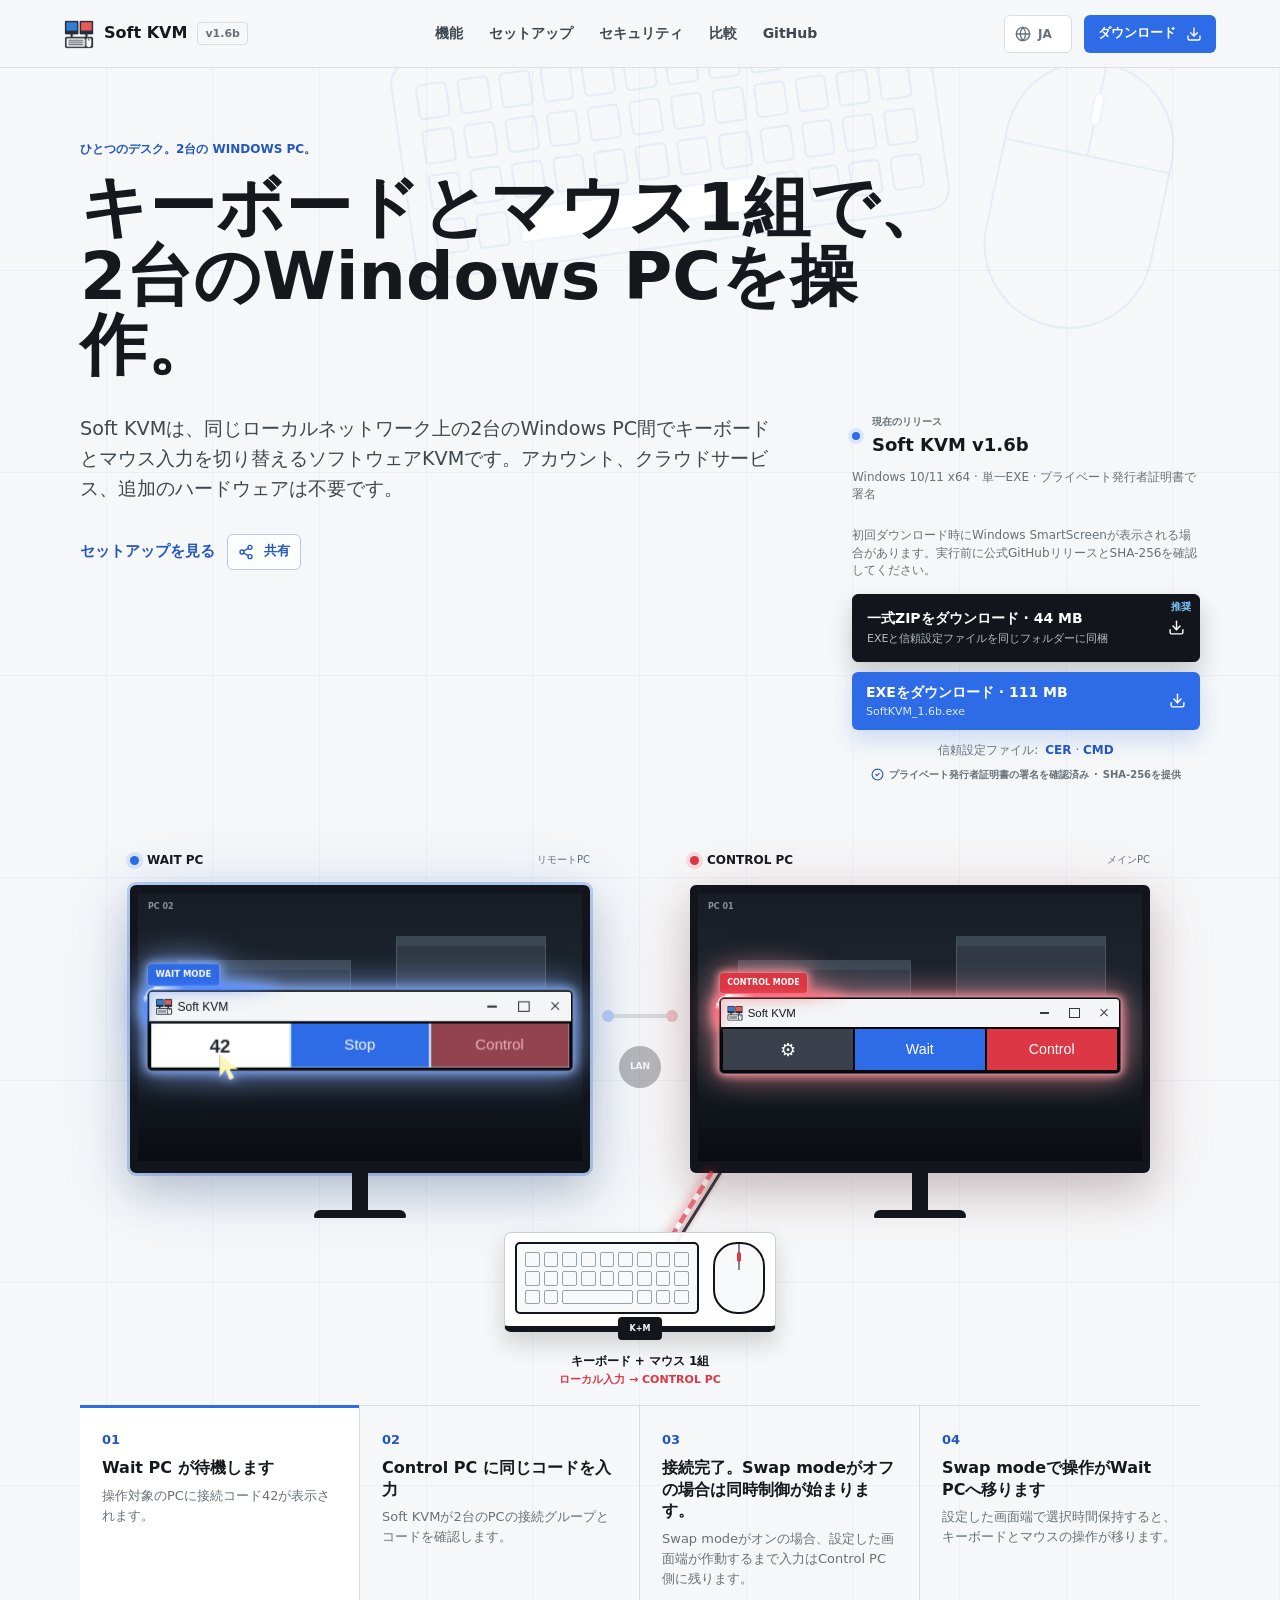
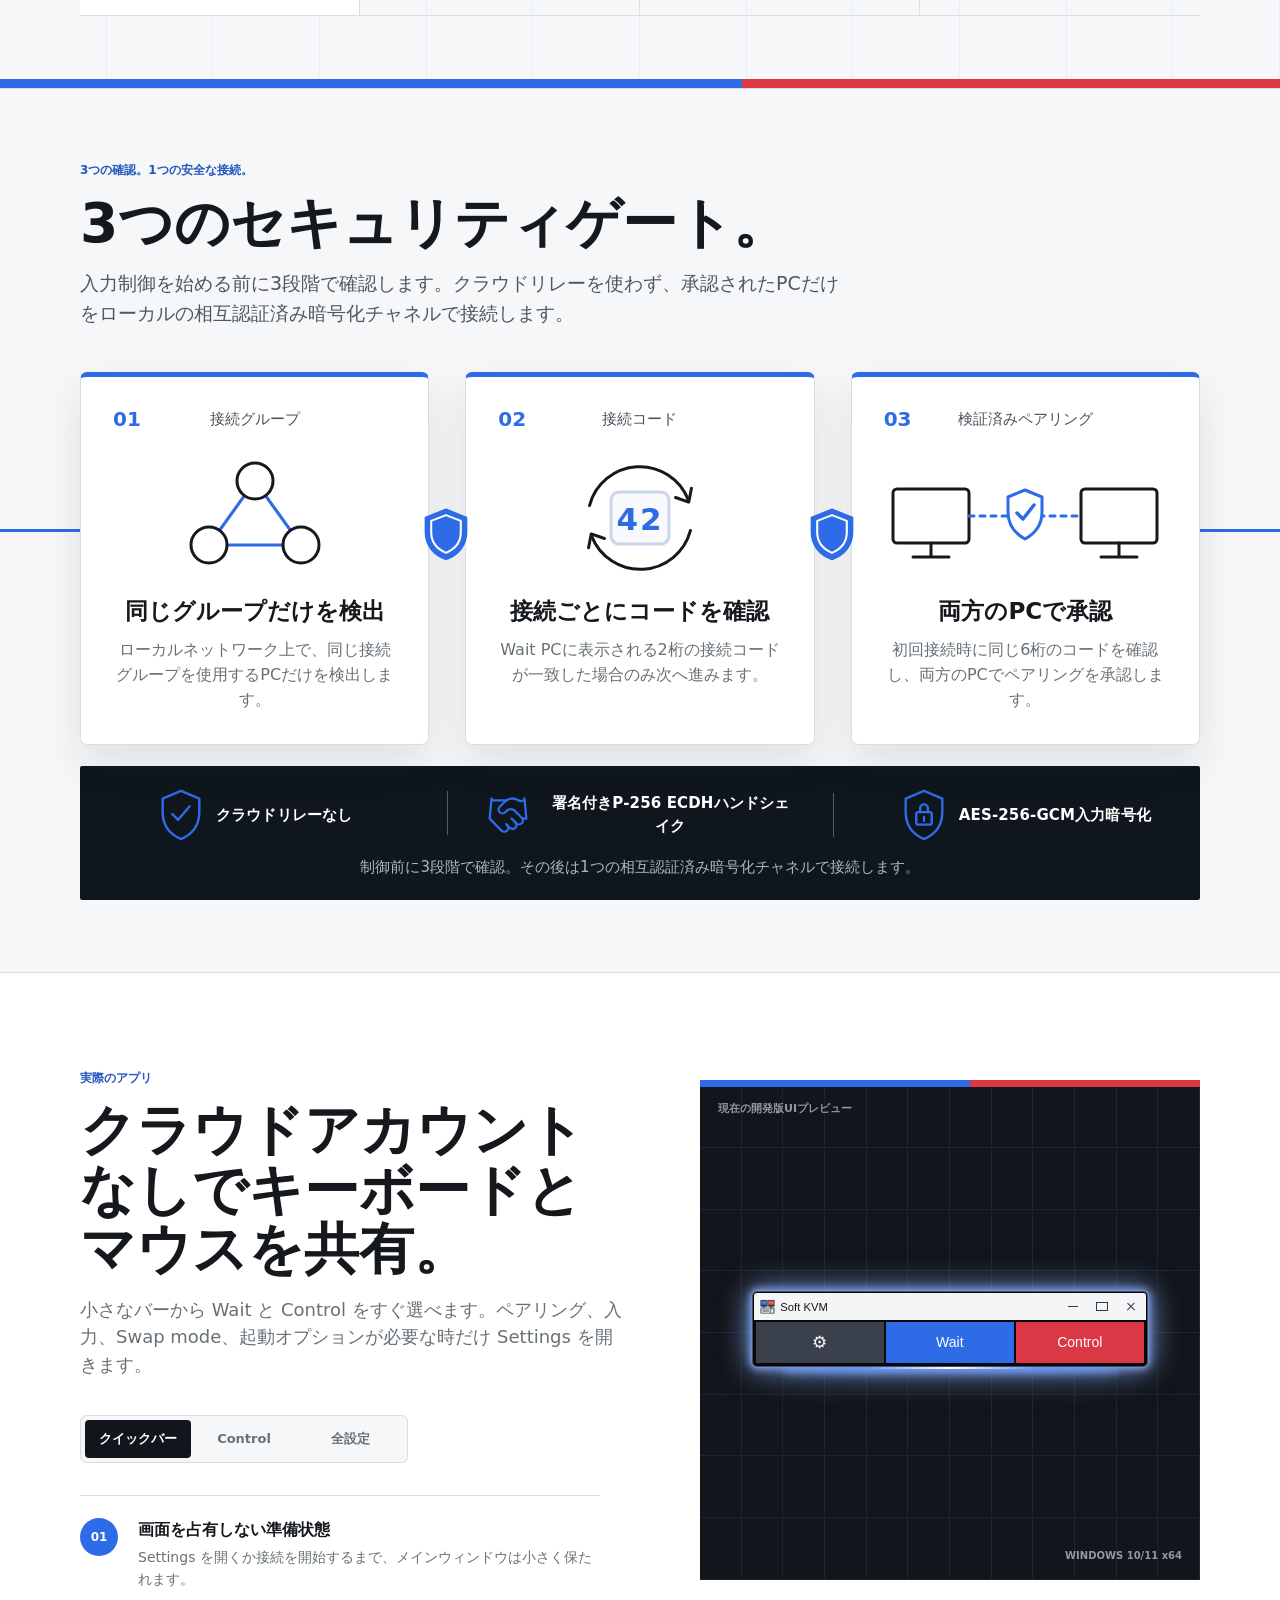
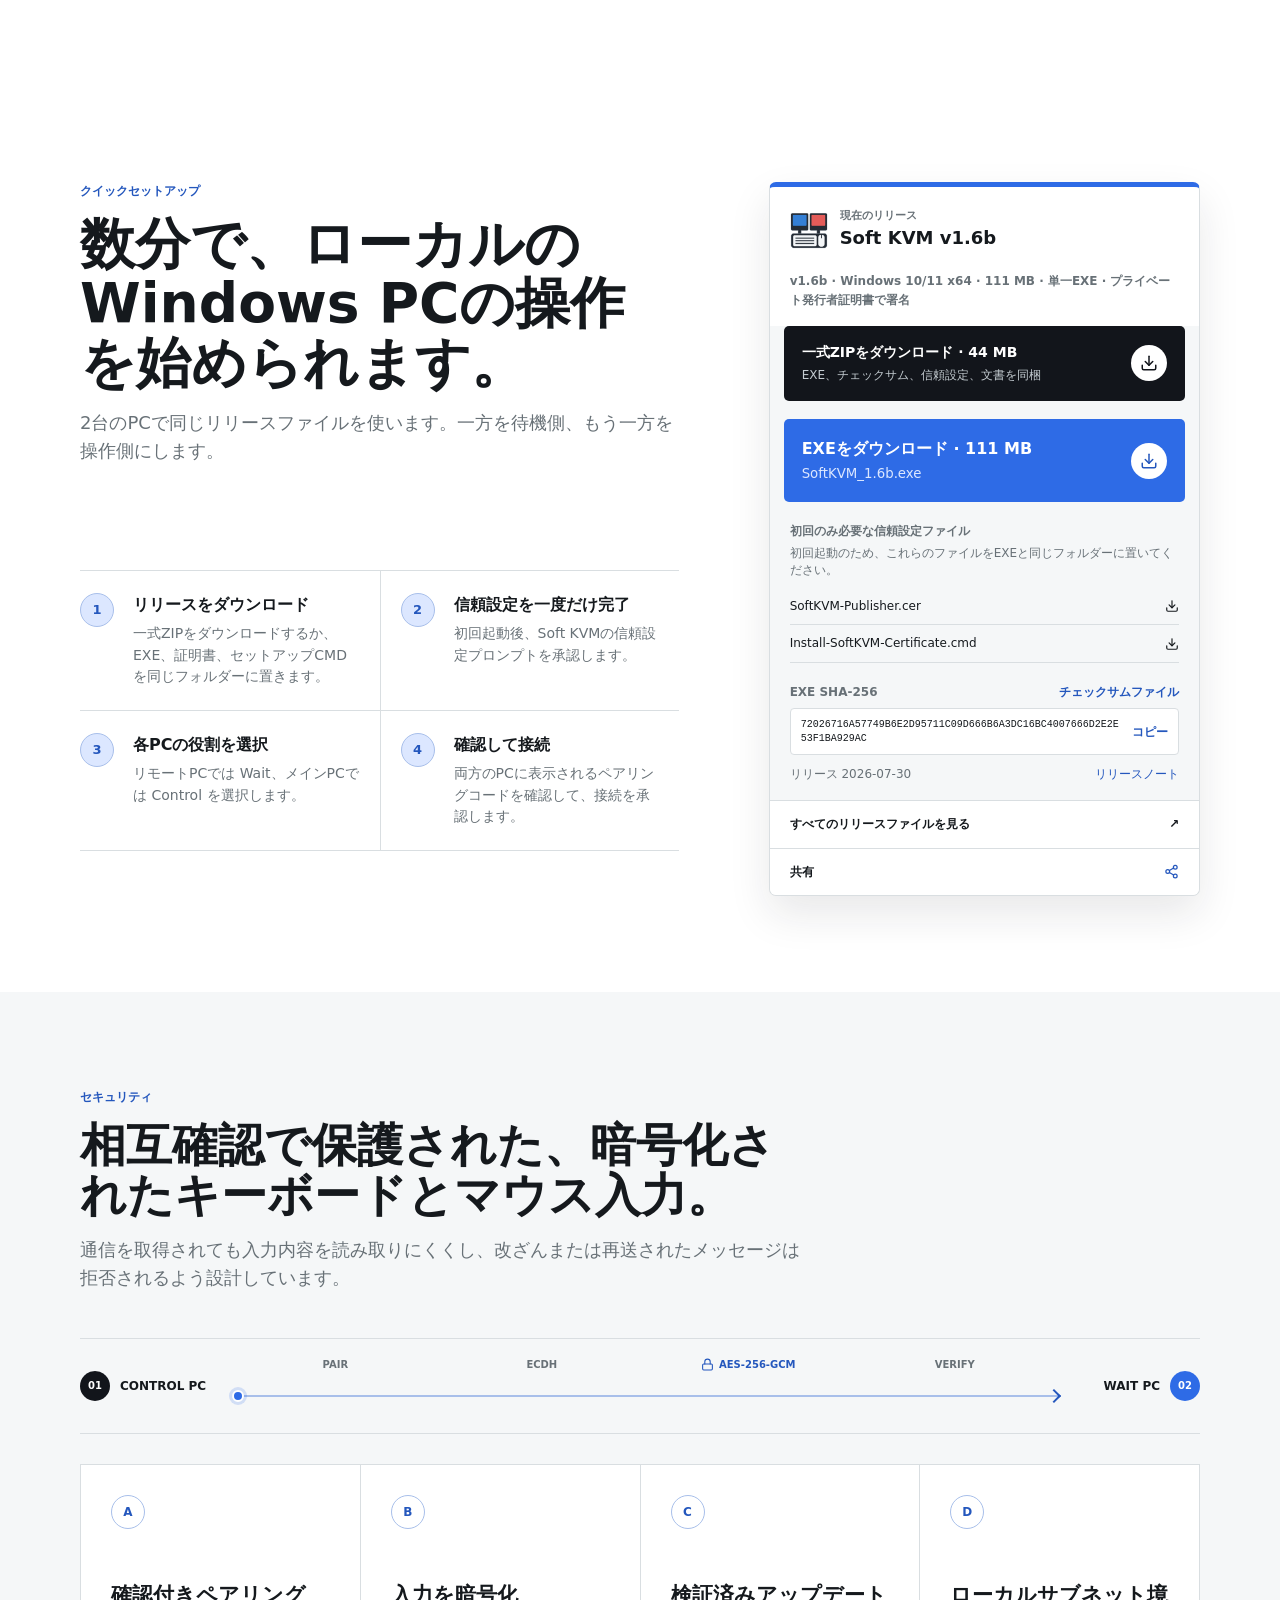
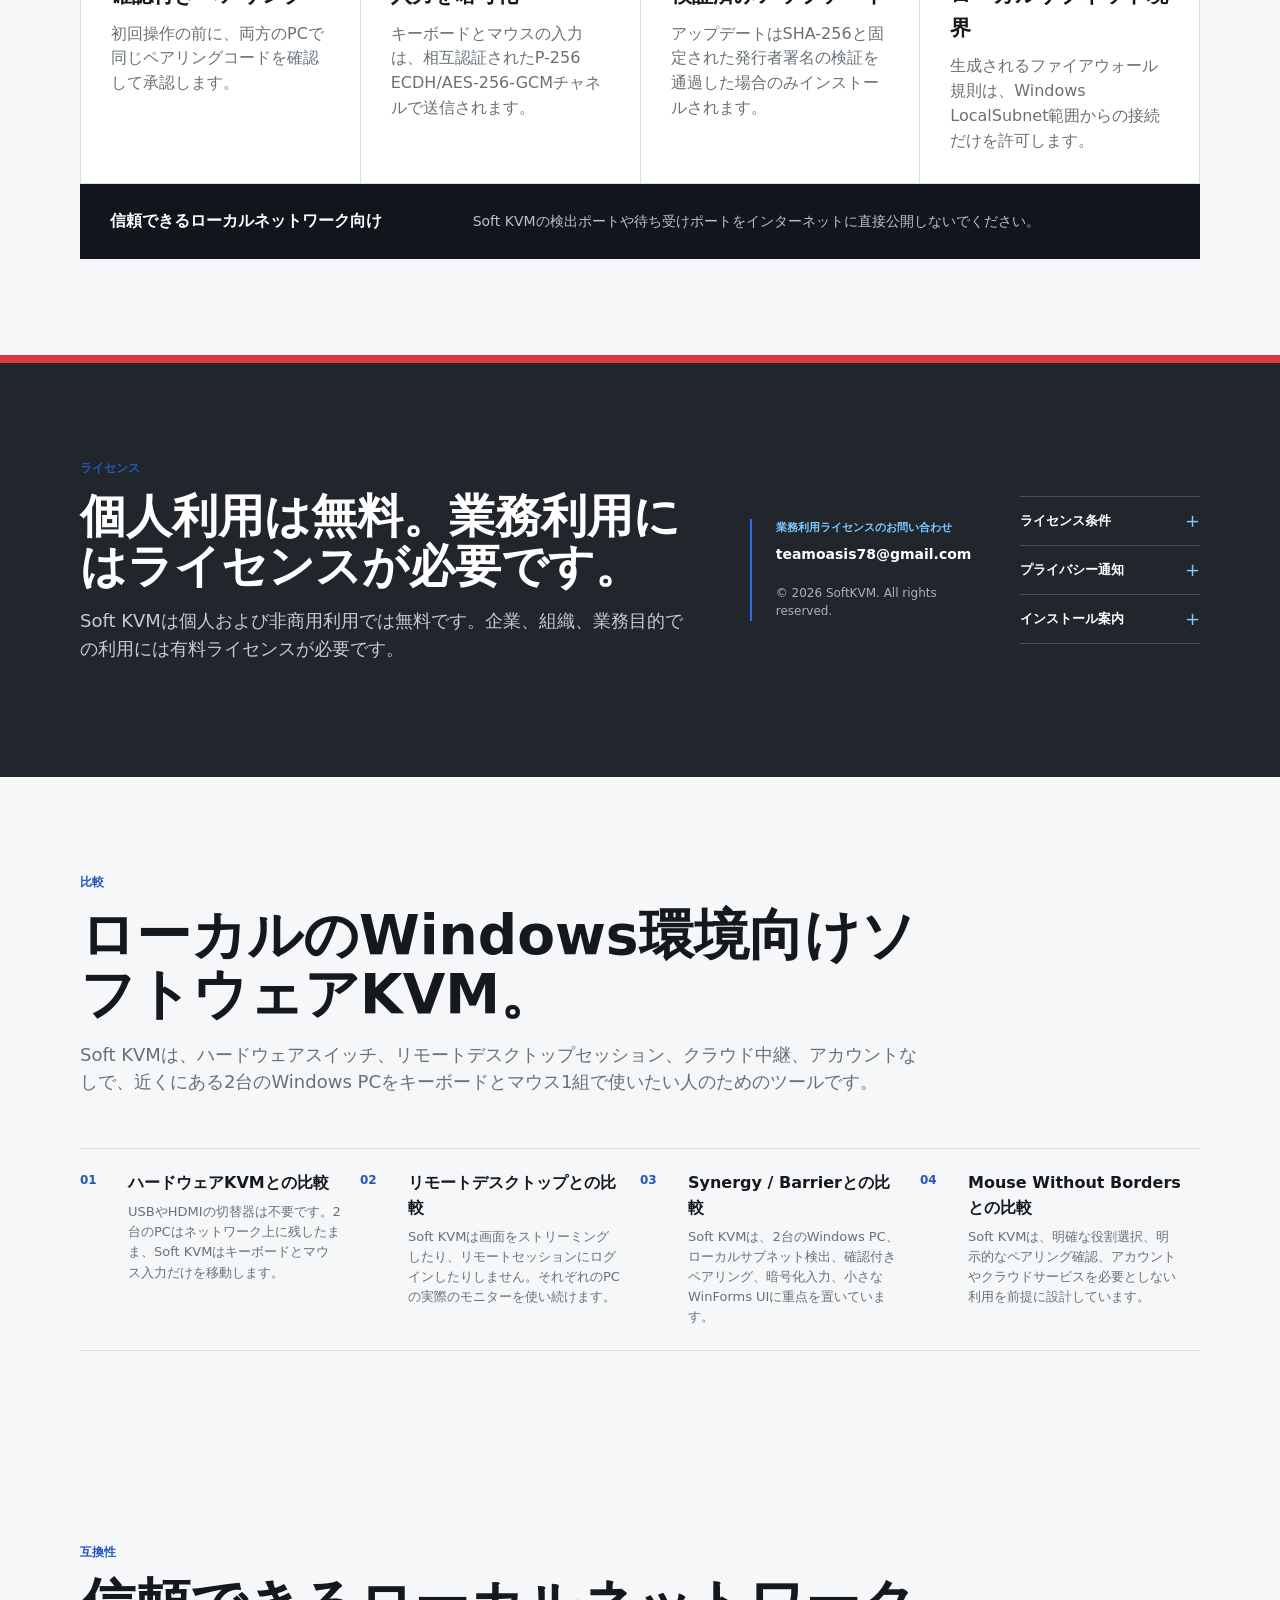
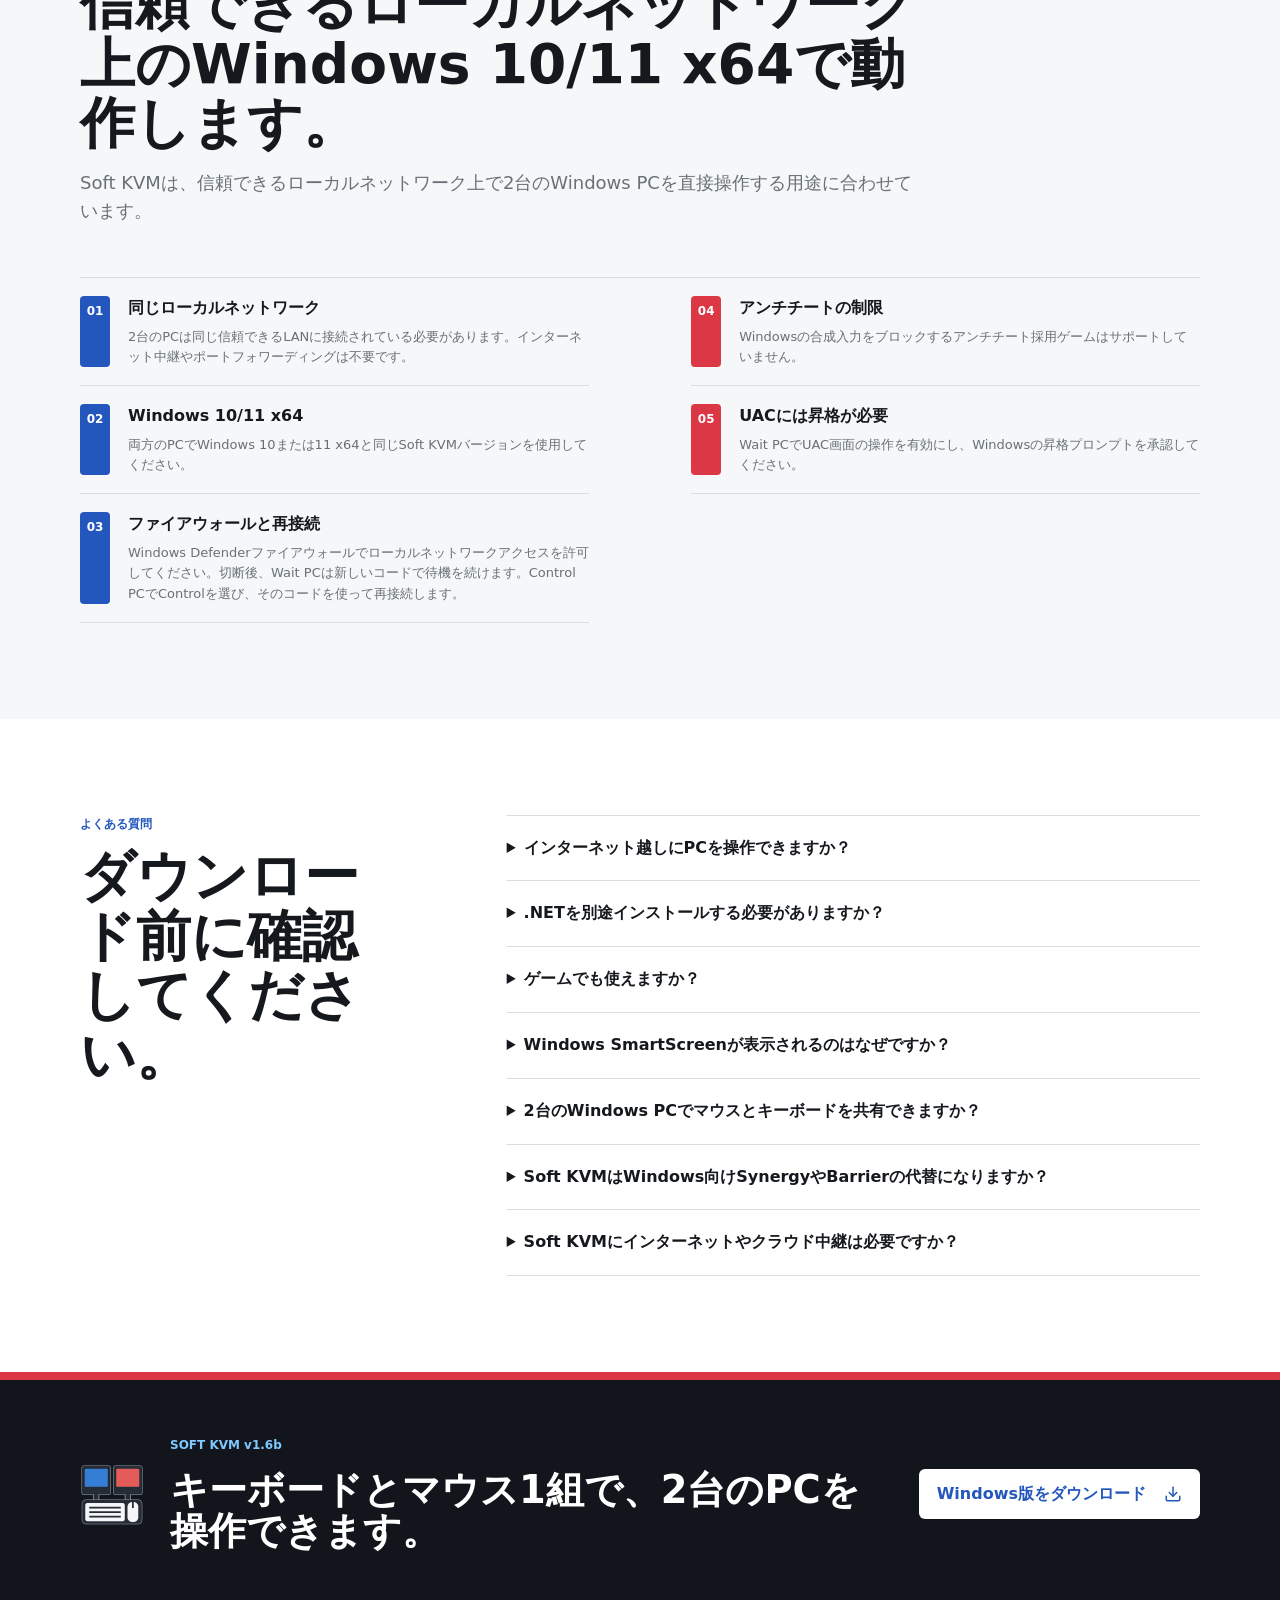
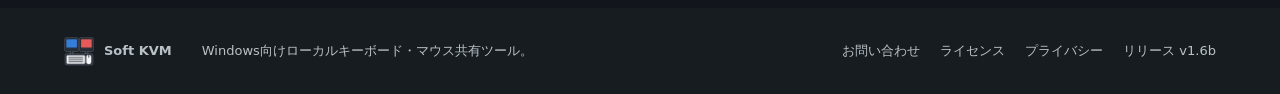
==== commit 5448291f: "release: publish website for v1.6b" ====
--- a/ja/index.html
+++ b/ja/index.html
@@ -303,6 +303,90 @@
       </div>
     </section>
 
+    <section id="security-gates" class="section security-gates-section">
+      <div class="security-gates-intro reveal">
+        <p class="eyebrow" data-i18n="gates.eyebrow">3つの確認。1つの安全な接続。</p>
+        <h2 data-i18n="gates.title">3つのセキュリティゲート。</h2>
+        <p data-i18n="gates.lead">入力制御を始める前に3段階で確認します。クラウドリレーを使わず、承認されたPCだけをローカルの相互認証済み暗号化チャネルで接続します。</p>
+      </div>
+
+      <ol class="security-gates" aria-label="入力制御前の3つのセキュリティゲート" data-i18n-aria-label="aria.securityGates">
+        <li class="security-gate reveal">
+          <div class="gate-heading">
+            <span class="gate-number">01</span>
+            <span class="gate-technical" data-i18n="gates.group.technical">接続グループ</span>
+          </div>
+          <svg class="gate-visual" viewBox="0 0 200 120" aria-hidden="true">
+            <path class="gate-accent" d="M54 88 100 24l46 64M54 88h92"></path>
+            <circle class="gate-node" cx="100" cy="24" r="18"></circle>
+            <circle class="gate-node" cx="54" cy="88" r="18"></circle>
+            <circle class="gate-node" cx="146" cy="88" r="18"></circle>
+          </svg>
+          <span class="gate-shield" aria-hidden="true">
+            <svg viewBox="0 0 56 64"><path class="gate-shield-fill" d="M28 2 53 12v18c0 15-9 27-25 33C12 57 3 45 3 30V12Z"></path><path class="gate-shield-inset" d="M28 9 46 16v14c0 11-6 20-18 25-12-5-18-14-18-25V16Z"></path></svg>
+          </span>
+          <h3 data-i18n="gates.group.title">同じグループだけを検出</h3>
+          <p data-i18n="gates.group.body">ローカルネットワーク上で、同じ接続グループを使用するPCだけを検出します。</p>
+        </li>
+        <li class="security-gate reveal">
+          <div class="gate-heading">
+            <span class="gate-number">02</span>
+            <span class="gate-technical" data-i18n="gates.code.technical">接続コード</span>
+          </div>
+          <svg class="gate-visual gate-code-visual" viewBox="0 0 200 120" aria-hidden="true">
+            <g class="gate-code-arrows" transform="rotate(15 100 60)">
+              <path class="gate-ink" d="M48 61a52 52 0 0 1 94-31"></path>
+              <path class="gate-ink" d="m142 18 1 14-14-1"></path>
+              <path class="gate-ink" d="M152 59a52 52 0 0 1-94 31"></path>
+              <path class="gate-ink" d="m58 102-1-14 14 1"></path>
+            </g>
+            <rect class="gate-code-frame" x="71" y="34" width="58" height="52" rx="8"></rect>
+            <text x="100" y="72" text-anchor="middle">42</text>
+          </svg>
+          <span class="gate-shield" aria-hidden="true">
+            <svg viewBox="0 0 56 64"><path class="gate-shield-fill" d="M28 2 53 12v18c0 15-9 27-25 33C12 57 3 45 3 30V12Z"></path><path class="gate-shield-inset" d="M28 9 46 16v14c0 11-6 20-18 25-12-5-18-14-18-25V16Z"></path></svg>
+          </span>
+          <h3 data-i18n="gates.code.title">接続ごとにコードを確認</h3>
+          <p data-i18n="gates.code.body">Wait PCに表示される2桁の接続コードが一致した場合のみ次へ進みます。</p>
+        </li>
+        <li class="security-gate reveal">
+          <div class="gate-heading">
+            <span class="gate-number">03</span>
+            <span class="gate-technical" data-i18n="gates.pair.technical">検証済みペアリング</span>
+          </div>
+          <svg class="gate-visual gate-pair-visual" viewBox="0 0 280 120" aria-hidden="true">
+            <rect class="gate-ink" x="8" y="31" width="76" height="54" rx="4"></rect>
+            <path class="gate-ink" d="M46 85v14m-18 0h36"></path>
+            <rect class="gate-ink" x="196" y="31" width="76" height="54" rx="4"></rect>
+            <path class="gate-ink" d="M234 85v14m-18 0h36"></path>
+            <path class="gate-pair-link" d="M84 58h42m28 0h42"></path>
+            <path class="gate-pair-shield" d="M140 32 157 39v15c0 12-6 21-17 27-11-6-17-15-17-27V39Z"></path>
+            <path class="gate-pair-check" d="m132 55 6 6 11-14"></path>
+          </svg>
+          <h3 data-i18n="gates.pair.title">両方のPCで承認</h3>
+          <p data-i18n="gates.pair.body">初回接続時に同じ6桁のコードを確認し、両方のPCでペアリングを承認します。</p>
+        </li>
+      </ol>
+
+      <div class="security-gates-channel reveal">
+        <div class="gate-channel-facts" aria-label="ローカル相互認証暗号化" data-i18n-aria-label="aria.gatesChannel">
+          <strong class="gate-channel-item">
+            <svg class="gate-channel-icon" viewBox="0 0 48 56" aria-hidden="true"><path d="M24 3 43 11v14c0 13-7 23-19 28C12 48 5 38 5 25V11Z"></path><path d="m15 27 6 6 12-14"></path></svg>
+            <span data-i18n="gates.channel.zeroCloud">クラウドリレーなし</span>
+          </strong>
+          <span class="gate-channel-item">
+            <svg class="gate-channel-icon gate-handshake-icon" viewBox="0 0 24 24" aria-hidden="true"><path d="m11 17 2 2a1 1 0 1 0 3-3"></path><path d="m14 14 2.5 2.5a1 1 0 1 0 3-3l-3.88-3.88a3 3 0 0 0-4.24 0l-.88.88a1 1 0 1 1-3-3l2.81-2.81a5.79 5.79 0 0 1 7.06-.87l.47.28a2 2 0 0 0 1.42.25L21 4"></path><path d="m21 3 1 11h-2M3 3 2 14l6.5 6.5a1 1 0 1 0 3-3M3 4h8"></path></svg>
+            <span data-i18n="gates.channel.handshake">署名付きP-256 ECDHハンドシェイク</span>
+          </span>
+          <span class="gate-channel-item">
+            <svg class="gate-channel-icon" viewBox="0 0 48 56" aria-hidden="true"><path d="M24 3 43 11v14c0 13-7 23-19 28C12 48 5 38 5 25V11Z"></path><rect x="16" y="25" width="16" height="13" rx="2"></rect><path d="M20 25v-4a4 4 0 0 1 8 0v4m-4 5v4"></path></svg>
+            <span data-i18n="gates.channel.encryption">AES-256-GCM入力暗号化</span>
+          </span>
+        </div>
+        <p data-i18n="gates.channel.summary">制御前に3段階で確認。その後は1つの相互認証済み暗号化チャネルで接続します。</p>
+      </div>
+    </section>
+
     <section id="features" class="section product-tour">
       <div class="tour-copy reveal">
         <p class="eyebrow" data-i18n="tour.eyebrow">実際のアプリ</p>
--- a/styles.css
+++ b/styles.css
@@ -2036,6 +2036,324 @@
   font-size: 18px;
 }
 
+.security-gates-section {
+  position: relative;
+  padding-top: 72px;
+  padding-inline: var(--content-gutter);
+  padding-bottom: 72px;
+  background: var(--canvas);
+  border-top: 1px solid var(--line);
+  border-bottom: 1px solid var(--line);
+  overflow: hidden;
+}
+
+.security-gates-intro {
+  max-width: 860px;
+}
+
+.security-gates-intro h2 {
+  max-width: 780px;
+}
+
+.security-gates-intro > p:last-child {
+  max-width: 760px;
+  margin-bottom: 0;
+  color: #4f5863;
+  font-size: 19px;
+}
+
+.security-gates {
+  position: relative;
+  display: grid;
+  grid-template-columns: repeat(3, minmax(0, 1fr));
+  gap: 36px;
+  margin: 44px 0 0;
+  padding: 0;
+  list-style: none;
+  overflow: visible;
+}
+
+.security-gates::before,
+.security-gates::after {
+  content: "";
+  position: absolute;
+  top: 157px;
+  width: var(--content-gutter);
+  height: 3px;
+  background: var(--blue);
+}
+
+.security-gates::before {
+  left: calc(0px - var(--content-gutter));
+}
+
+.security-gates::after {
+  right: calc(0px - var(--content-gutter));
+}
+
+.security-gate {
+  position: relative;
+  min-width: 0;
+  min-height: 364px;
+  padding: 27px 32px 32px;
+  border: 1px solid var(--line);
+  border-top: 5px solid var(--blue);
+  border-radius: 7px;
+  background: white;
+  box-shadow: 0 18px 42px rgba(26, 34, 39, 0.1);
+}
+
+.security-gate:nth-child(1) {
+  z-index: 3;
+}
+
+.security-gate:nth-child(2) {
+  z-index: 2;
+}
+
+.security-gate:nth-child(3) {
+  z-index: 1;
+}
+
+.security-gate:not(:last-child)::after {
+  content: "";
+  position: absolute;
+  z-index: 3;
+  top: 156px;
+  right: -37px;
+  width: 36px;
+  height: 3px;
+  background: var(--blue);
+}
+
+.gate-heading {
+  display: grid;
+  grid-template-columns: 42px 1fr 42px;
+  align-items: center;
+  gap: 10px;
+}
+
+.gate-number {
+  color: var(--blue);
+  font-size: 20px;
+  font-weight: 800;
+}
+
+.gate-technical {
+  grid-column: 2;
+  color: #4a515b;
+  font-size: 15px;
+  font-weight: 500;
+  text-align: center;
+}
+
+.gate-visual {
+  display: block;
+  width: 200px;
+  height: 120px;
+  margin: 22px auto 20px;
+  fill: none;
+  stroke: var(--ink);
+  stroke-width: 3;
+  stroke-linecap: round;
+  stroke-linejoin: round;
+}
+
+.gate-code-visual,
+.gate-pair-visual {
+  margin-top: 50px;
+  margin-bottom: -8px;
+  transform: translateY(-27px);
+}
+
+.gate-pair-visual {
+  width: min(280px, 100%);
+}
+
+.gate-accent,
+.gate-pair-link {
+  stroke: var(--blue);
+}
+
+.gate-node {
+  fill: white;
+  stroke: var(--ink);
+}
+
+.gate-code-visual .gate-ink,
+.gate-pair-visual .gate-ink {
+  stroke: var(--ink);
+}
+
+.gate-code-frame {
+  fill: #f7f9fd;
+  stroke: #cbd6e8;
+}
+
+.gate-code-visual text {
+  fill: var(--blue);
+  stroke: none;
+  font-family: "Segoe UI", system-ui, sans-serif;
+  font-size: 31px;
+  font-weight: 850;
+  letter-spacing: 2px;
+}
+
+.gate-pair-link {
+  stroke-dasharray: 5 6;
+}
+
+.gate-pair-shield {
+  fill: white;
+  stroke: var(--blue);
+}
+
+.gate-pair-check {
+  stroke: var(--blue);
+  stroke-width: 3.5;
+}
+
+.gate-shield {
+  position: absolute;
+  z-index: 5;
+  top: 130px;
+  right: -41px;
+  display: grid;
+  place-items: center;
+  width: 46px;
+  height: 54px;
+  background: transparent;
+}
+
+.gate-shield svg {
+  width: 46px;
+  height: 54px;
+  stroke-linecap: round;
+  stroke-linejoin: round;
+}
+
+.gate-shield-fill {
+  fill: var(--blue);
+  stroke: var(--blue);
+  stroke-width: 2;
+}
+
+.gate-shield-inset {
+  fill: none;
+  stroke: white;
+  stroke-width: 2.5;
+}
+
+.security-gate h3 {
+  margin: 0 0 12px;
+  font-size: 23px;
+  line-height: 1.25;
+  text-align: center;
+}
+
+.security-gate p {
+  max-width: 300px;
+  margin: 0;
+  margin-inline: auto;
+  color: var(--muted);
+  font-size: 16px;
+  line-height: 1.55;
+  text-align: center;
+}
+
+.security-gates-channel {
+  margin-top: 21px;
+  margin-inline: 0;
+  padding: 22px 0 20px;
+  color: white;
+  background: #10161d;
+  border-radius: 2px;
+}
+
+.gate-channel-facts {
+  display: grid;
+  grid-template-columns: repeat(3, minmax(0, 1fr));
+  column-gap: 36px;
+  align-items: center;
+}
+
+.gate-channel-facts > * {
+  position: relative;
+  box-sizing: border-box;
+  width: 100%;
+  min-height: 50px;
+  padding: 0 18px;
+  text-align: center;
+}
+
+.gate-channel-facts > *:first-child {
+  color: white;
+}
+
+.gate-channel-facts > *:not(:last-child)::after {
+  content: "";
+  position: absolute;
+  top: 3px;
+  right: -19px;
+  width: 1px;
+  height: 44px;
+  background: rgba(255, 255, 255, 0.3);
+}
+
+.gate-channel-item {
+  display: flex;
+  align-items: center;
+  justify-content: center;
+  gap: 11px;
+  min-width: 0;
+  font-size: 16px;
+  font-weight: 600;
+  letter-spacing: 0.01em;
+}
+
+.gate-channel-item > span {
+  min-width: 0;
+}
+
+.gate-channel-icon {
+  flex: 0 0 auto;
+  width: 48px;
+  height: 54px;
+  fill: none;
+  stroke: var(--blue);
+  stroke-width: 2.5;
+  stroke-linecap: round;
+  stroke-linejoin: round;
+}
+
+.gate-handshake-icon {
+  width: 50px;
+  height: 44px;
+  stroke-width: 1.25;
+}
+
+.security-gates-channel p {
+  margin: 14px 0 0;
+  color: #aeb7bd;
+  font-size: 15px;
+  text-align: center;
+}
+
+html[lang="ko"] .security-gates-intro,
+html[lang="ko"] .security-gate {
+  word-break: keep-all;
+  overflow-wrap: break-word;
+}
+
+html[lang="ja"] .gate-channel-item {
+  font-size: 15px;
+}
+
+html[lang="ja"] .security-gates-intro h2 {
+  max-width: 100%;
+  overflow-wrap: anywhere;
+}
+
 .product-tour {
   display: grid;
   grid-template-columns: minmax(380px, 548px) minmax(420px, 500px);
@@ -3197,6 +3515,81 @@
     width: 100%;
   }
 
+  .security-gates {
+    grid-template-columns: 1fr;
+  }
+
+  .security-gates::before,
+  .security-gates::after {
+    content: none;
+  }
+
+  .security-gate {
+    display: grid;
+    grid-template-columns: 100px minmax(0, 1fr);
+    grid-template-areas:
+      "heading heading"
+      "visual title"
+      "visual body";
+    column-gap: 22px;
+    min-height: 0;
+  }
+
+  .security-gate:not(:last-child)::after {
+    top: auto;
+    right: auto;
+    bottom: -21px;
+    left: 75px;
+    width: 2px;
+    height: 20px;
+  }
+
+  .gate-shield {
+    top: auto;
+    right: auto;
+    bottom: -43px;
+    left: 54px;
+    width: 42px;
+    height: 44px;
+    background: var(--canvas);
+  }
+
+  .gate-shield svg {
+    width: 34px;
+    height: 40px;
+  }
+
+  .gate-heading {
+    grid-area: heading;
+  }
+
+  .gate-visual {
+    grid-area: visual;
+    align-self: center;
+    width: 104px;
+    height: 72px;
+    margin: 18px 0 0;
+  }
+
+  .gate-code-visual,
+  .gate-pair-visual {
+    transform: none;
+  }
+
+  .security-gate h3 {
+    grid-area: title;
+    align-self: end;
+    margin-top: 18px;
+    text-align: left;
+  }
+
+  .security-gate p {
+    grid-area: body;
+    align-self: start;
+    margin-inline: 0;
+    text-align: left;
+  }
+
   .product-tour,
   .license-section,
   .compatibility-section,
@@ -3403,6 +3796,80 @@
     font-size: 14px;
   }
 
+  .security-gates-section {
+    padding-top: 68px;
+    padding-inline: 20px;
+    padding-bottom: 68px;
+  }
+
+  .security-gates {
+    margin-top: 34px;
+  }
+
+  .security-gate {
+    grid-template-columns: 76px minmax(0, 1fr);
+    column-gap: 16px;
+    padding: 20px;
+  }
+
+  .security-gate:not(:last-child)::after {
+    left: 57px;
+  }
+
+  .gate-shield {
+    left: 36px;
+  }
+
+  .gate-technical {
+    font-size: 12px;
+  }
+
+  .gate-visual {
+    width: 76px;
+    height: 68px;
+  }
+
+  .security-gate h3 {
+    font-size: 18px;
+  }
+
+  .gate-channel-facts {
+    grid-template-columns: 1fr;
+    gap: 0;
+  }
+
+  .gate-channel-facts > * {
+    padding: 10px 0;
+  }
+
+  .gate-channel-facts > * + * {
+    border-top: 1px solid #47515a;
+    border-left: 0;
+  }
+
+  .gate-channel-facts > *::after {
+    content: none;
+  }
+
+  .security-gates-channel {
+    margin-inline: 0;
+    padding: 18px 20px;
+  }
+
+  .gate-channel-item {
+    justify-content: flex-start;
+    text-align: left;
+  }
+
+  .gate-channel-icon {
+    width: 34px;
+    height: 40px;
+  }
+
+  .security-gates-channel p {
+    line-height: 1.45;
+  }
+
   .security-grid {
     grid-template-columns: 1fr;
   }
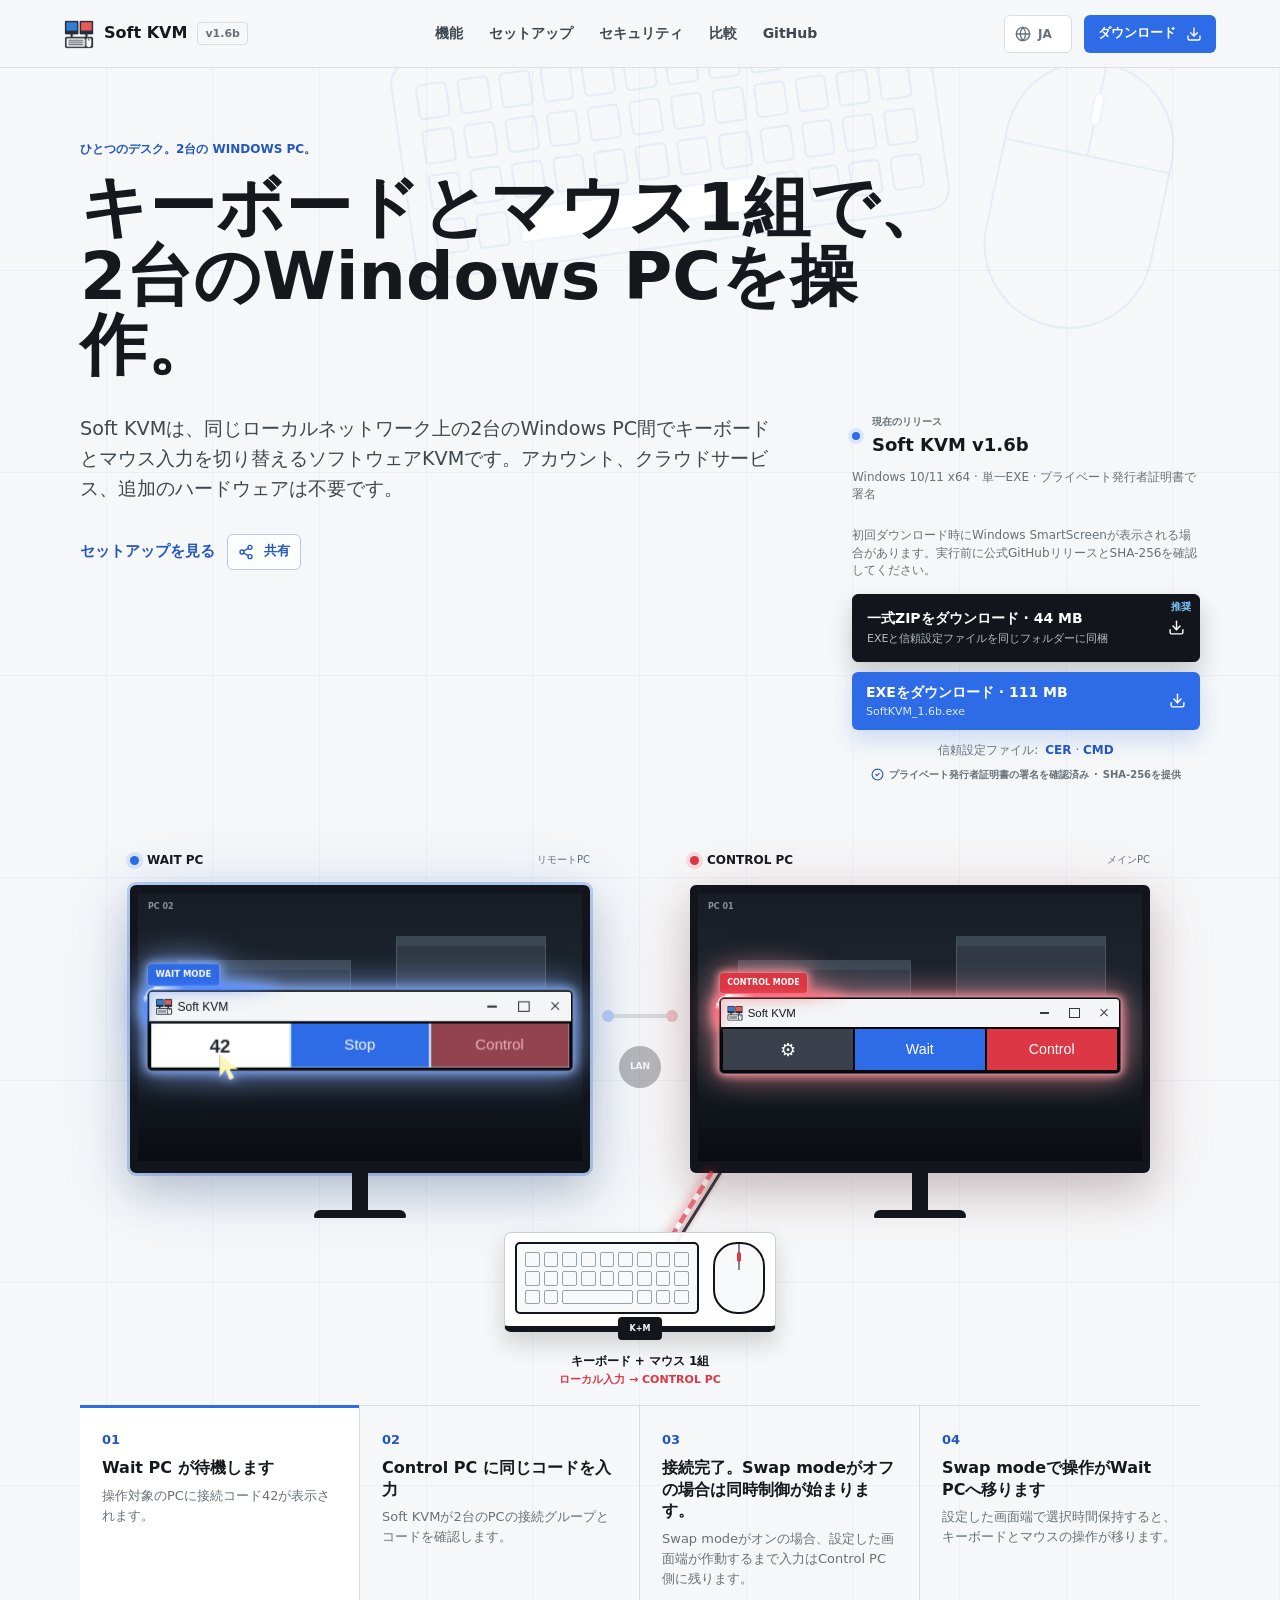
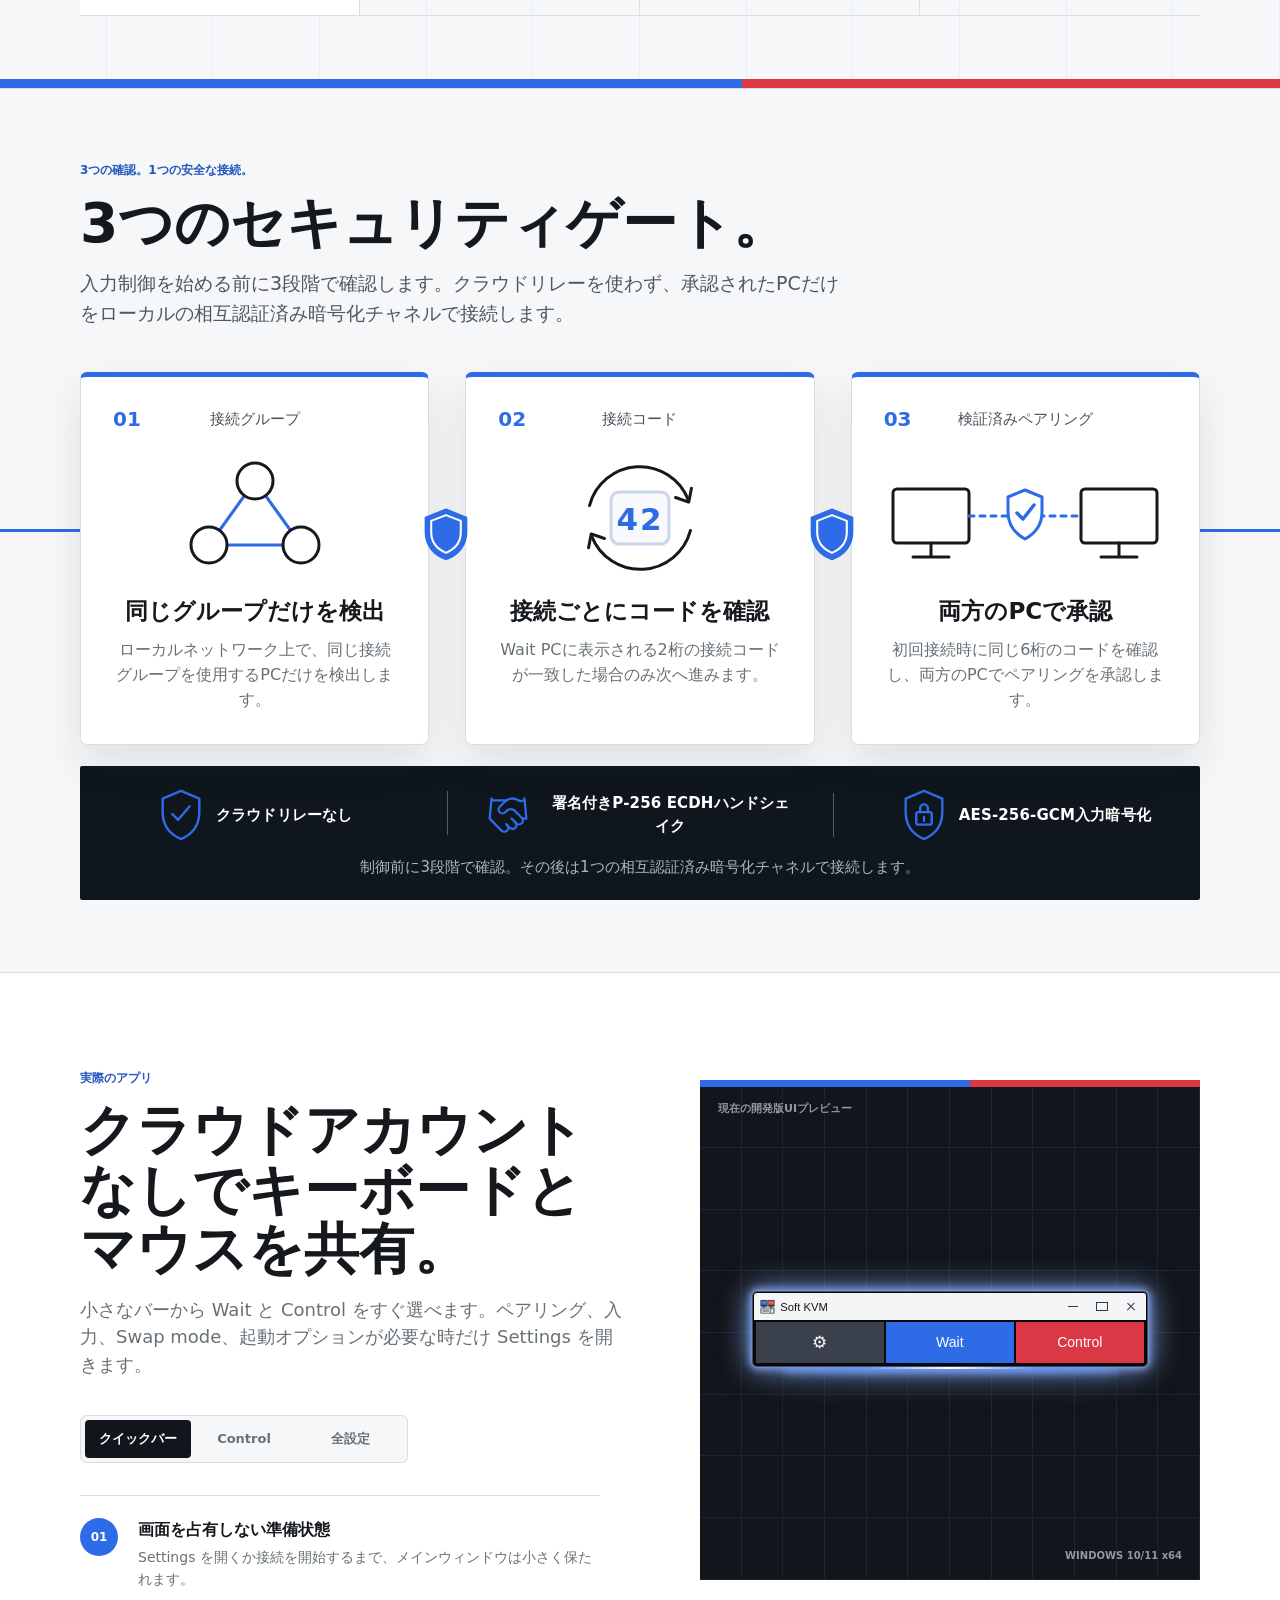
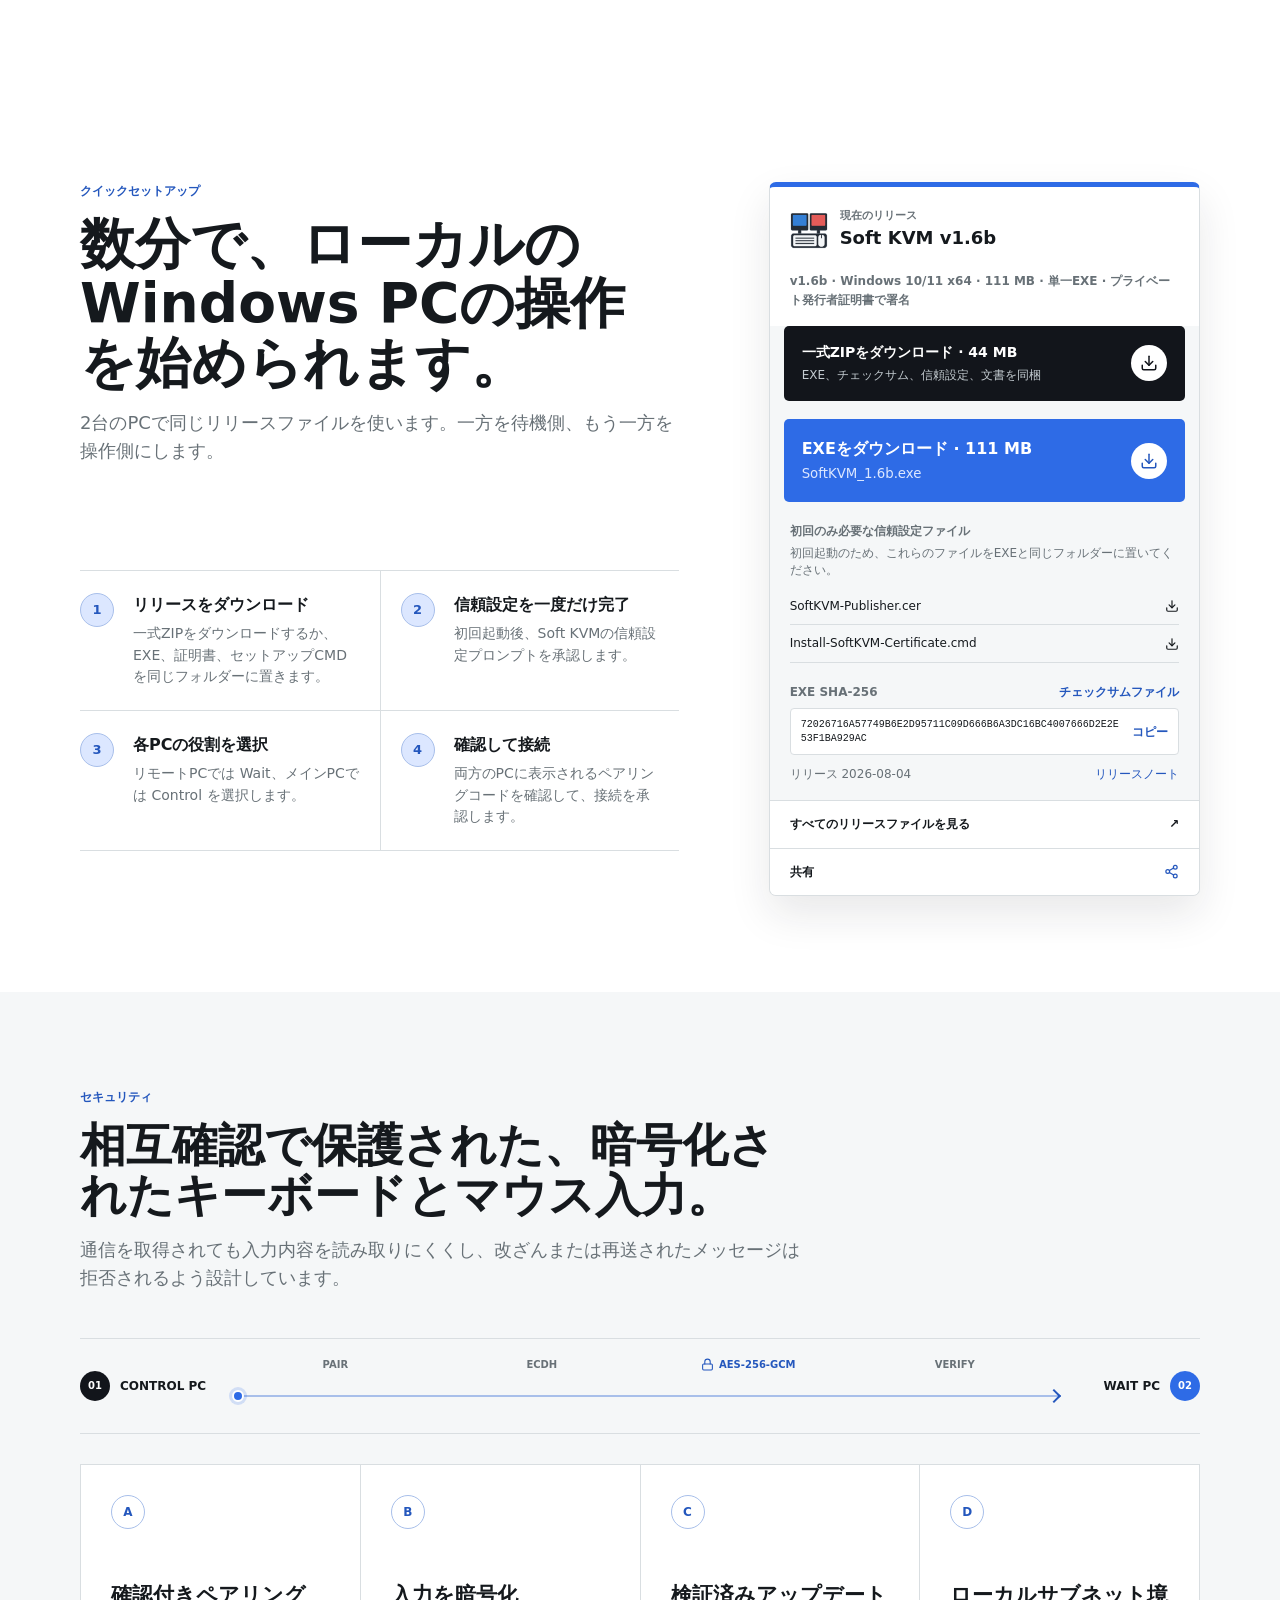
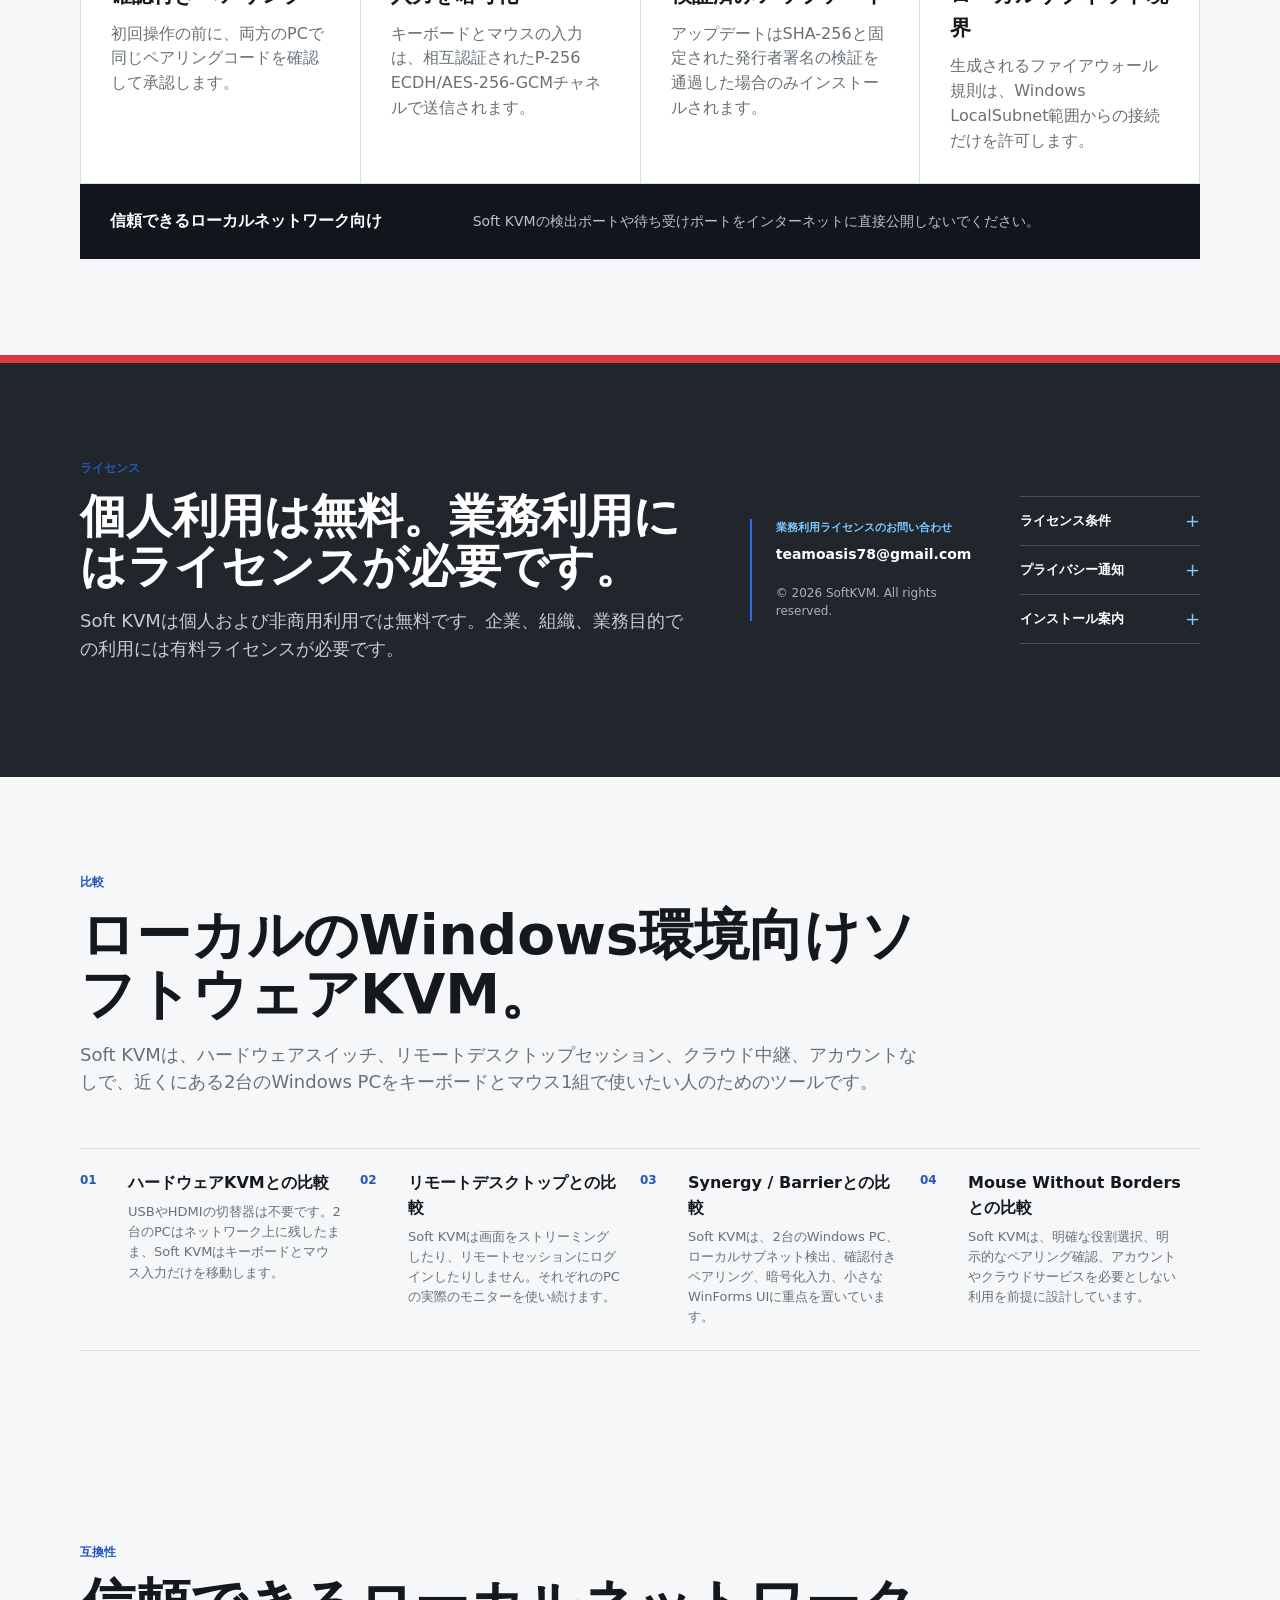
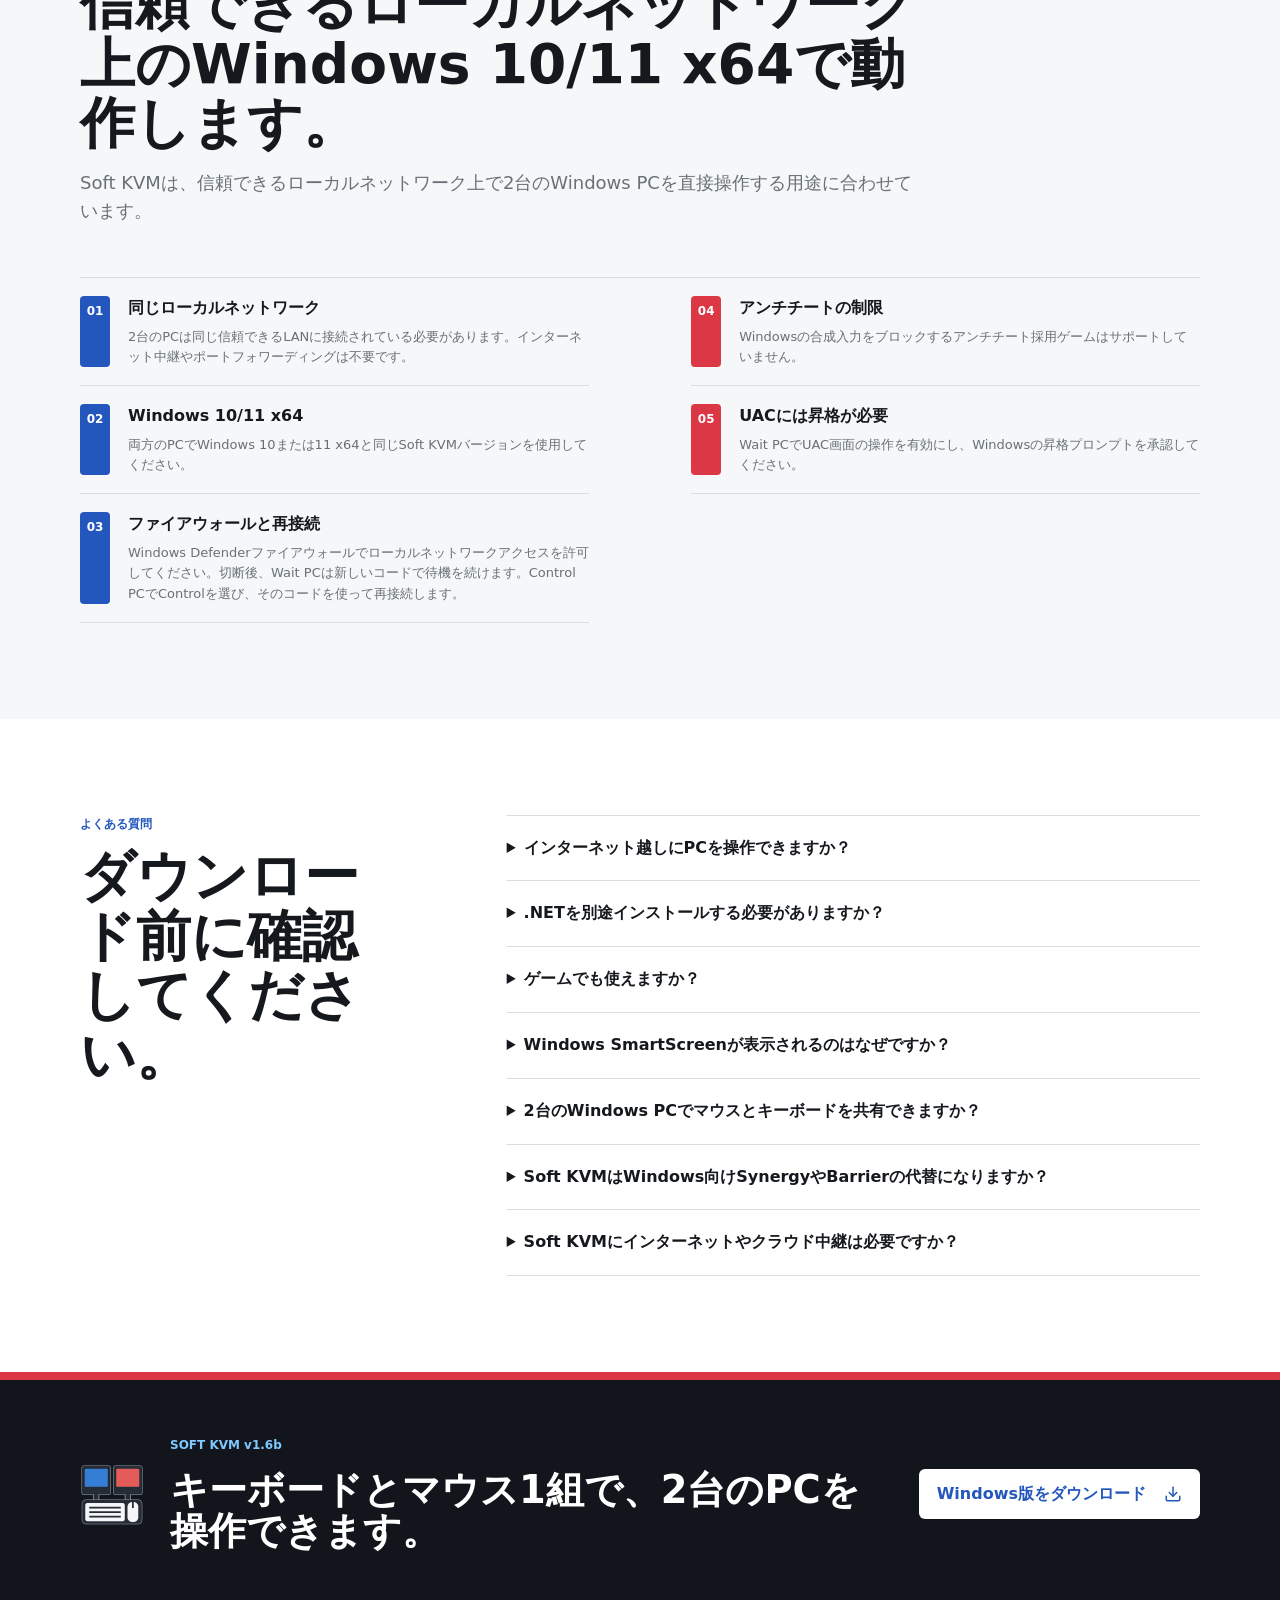
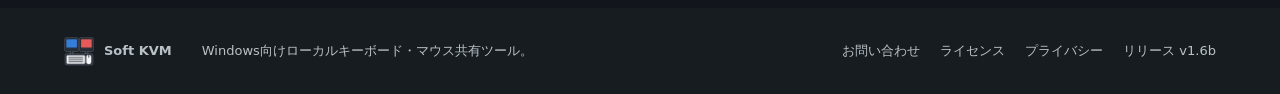
==== commit b426cff9: "release: publish website for v1.6b" ====
--- a/ja/index.html
+++ b/ja/index.html
@@ -39,7 +39,7 @@
     "url": "https://teamoasis7.github.io/SoftKVM-Releases/ja/",
     "downloadUrl": "https://github.com/TeamOasis7/SoftKVM-Releases/releases/download/v1.6b/SoftKVM_1.6b_Windows_x64.zip",
     "releaseNotes": "https://github.com/TeamOasis7/SoftKVM-Releases/releases/tag/v1.6b",
-    "datePublished": "2026-07-30",
+    "datePublished": "2026-08-04",
     "inLanguage": "ja",
     "isAccessibleForFree": true,
     "license": "https://teamoasis7.github.io/SoftKVM-Releases/docs/LICENSE.txt",
@@ -507,7 +507,7 @@
             <span data-copy-label data-i18n="download.copyHash">コピー</span>
           </button>
           <div class="release-details">
-            <span><span data-i18n="download.released">リリース</span> <time datetime="2026-07-30">2026-07-30</time></span>
+            <span><span data-i18n="download.released">リリース</span> <time datetime="2026-08-04">2026-08-04</time></span>
             <a href="https://github.com/TeamOasis7/SoftKVM-Releases/releases/tag/v1.6b" target="_blank" rel="noopener noreferrer" data-i18n="download.releaseNotes">リリースノート</a>
           </div>
         </div>
@@ -718,7 +718,7 @@
         </details>
         <details>
           <summary data-i18n="faq.game.q">ゲームでも使えますか？</summary>
-          <p data-i18n="faq.game.a">Game input modeで多くのゲームや3Dアプリに対応します。Windowsの合成入力をブロックするアンチチート採用ゲームはサポートしていません。</p>
+          <p data-i18n="faq.game.a">Game precision modeで多くのゲームや3Dアプリに対応します。Windowsの合成入力をブロックするアンチチート採用ゲームはサポートしていません。</p>
         </details>
         <details>
           <summary data-i18n="faq.smartscreen.q">Windows SmartScreenが表示されるのはなぜですか？</summary>
--- a/styles.css
+++ b/styles.css
@@ -3539,19 +3539,21 @@
     top: auto;
     right: auto;
     bottom: -21px;
-    left: 75px;
+    left: 50%;
     width: 2px;
     height: 20px;
+    transform: translateX(-50%);
   }
 
   .gate-shield {
     top: auto;
     right: auto;
     bottom: -43px;
-    left: 54px;
+    left: 50%;
+    transform: translateX(-50%);
     width: 42px;
     height: 44px;
-    background: var(--canvas);
+    background: transparent;
   }
 
   .gate-shield svg {
@@ -3813,11 +3815,11 @@
   }
 
   .security-gate:not(:last-child)::after {
-    left: 57px;
+    left: 50%;
   }
 
   .gate-shield {
-    left: 36px;
+    left: 50%;
   }
 
   .gate-technical {
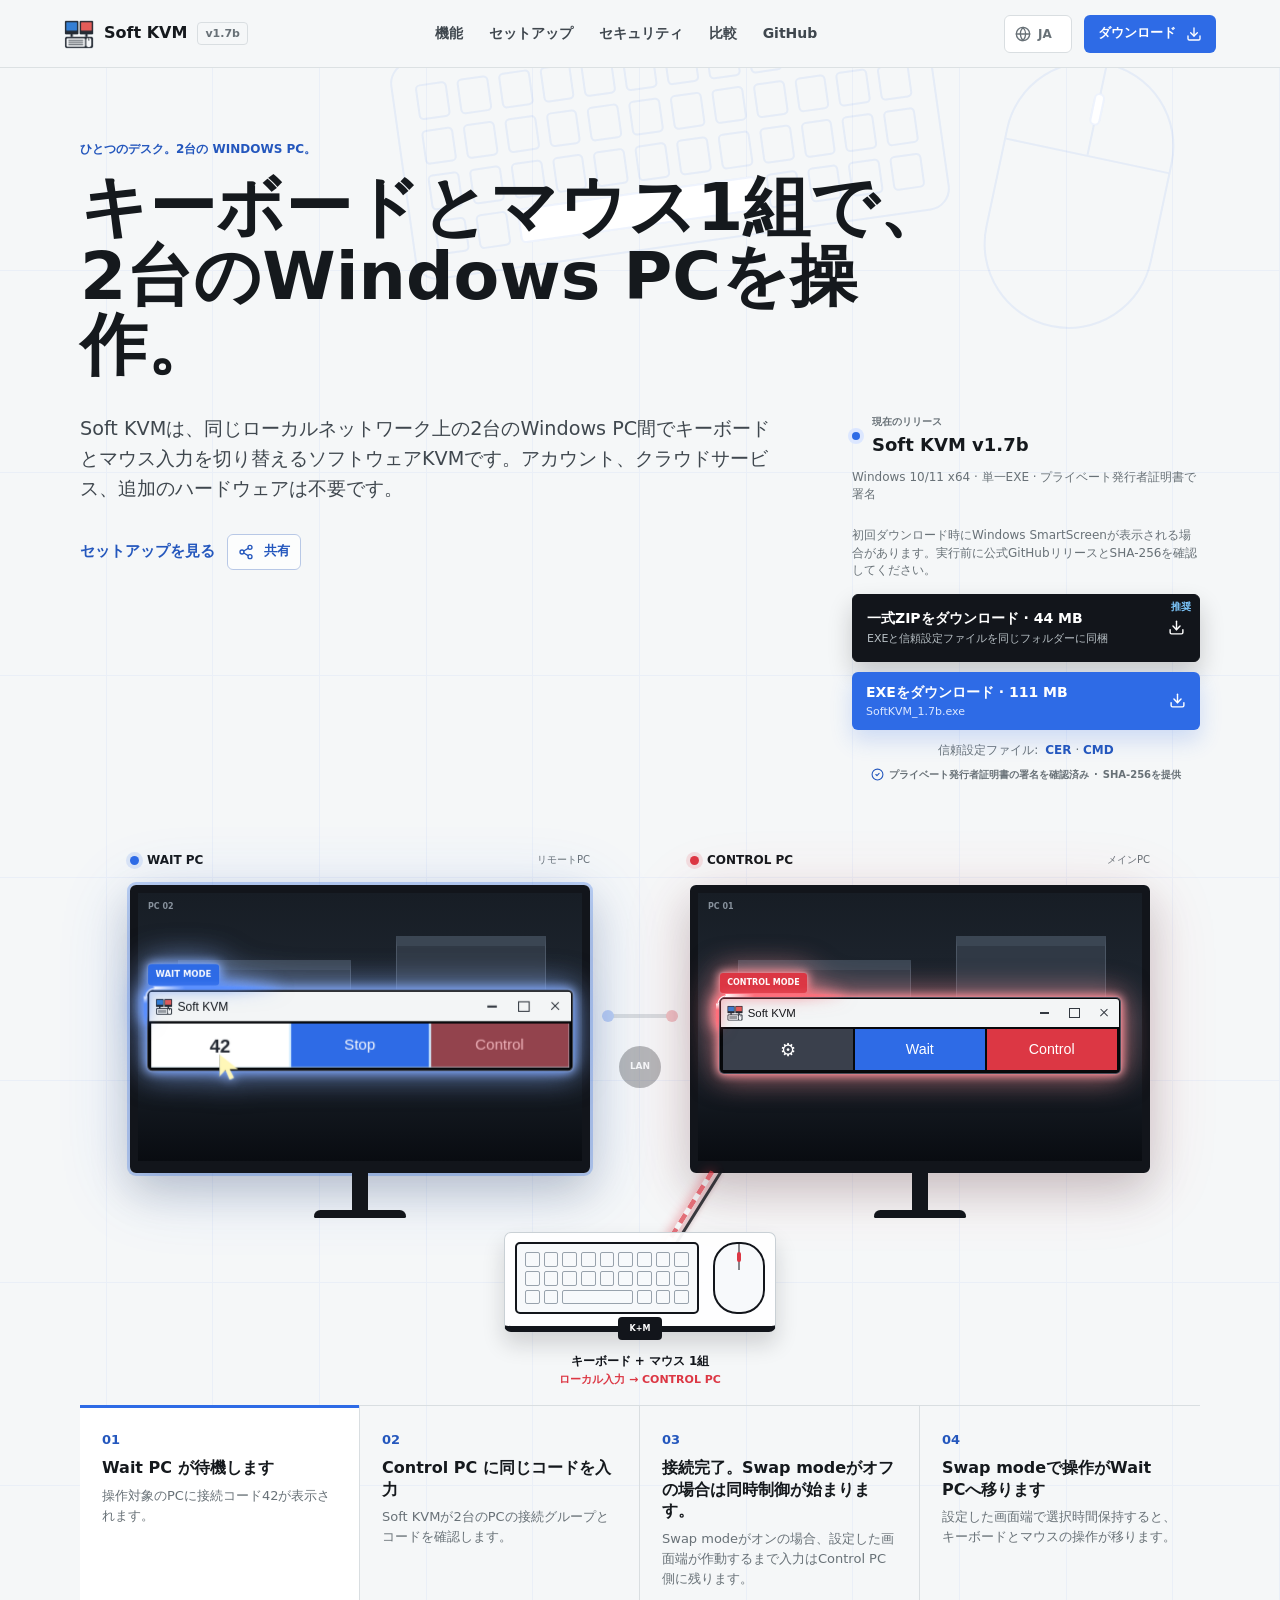
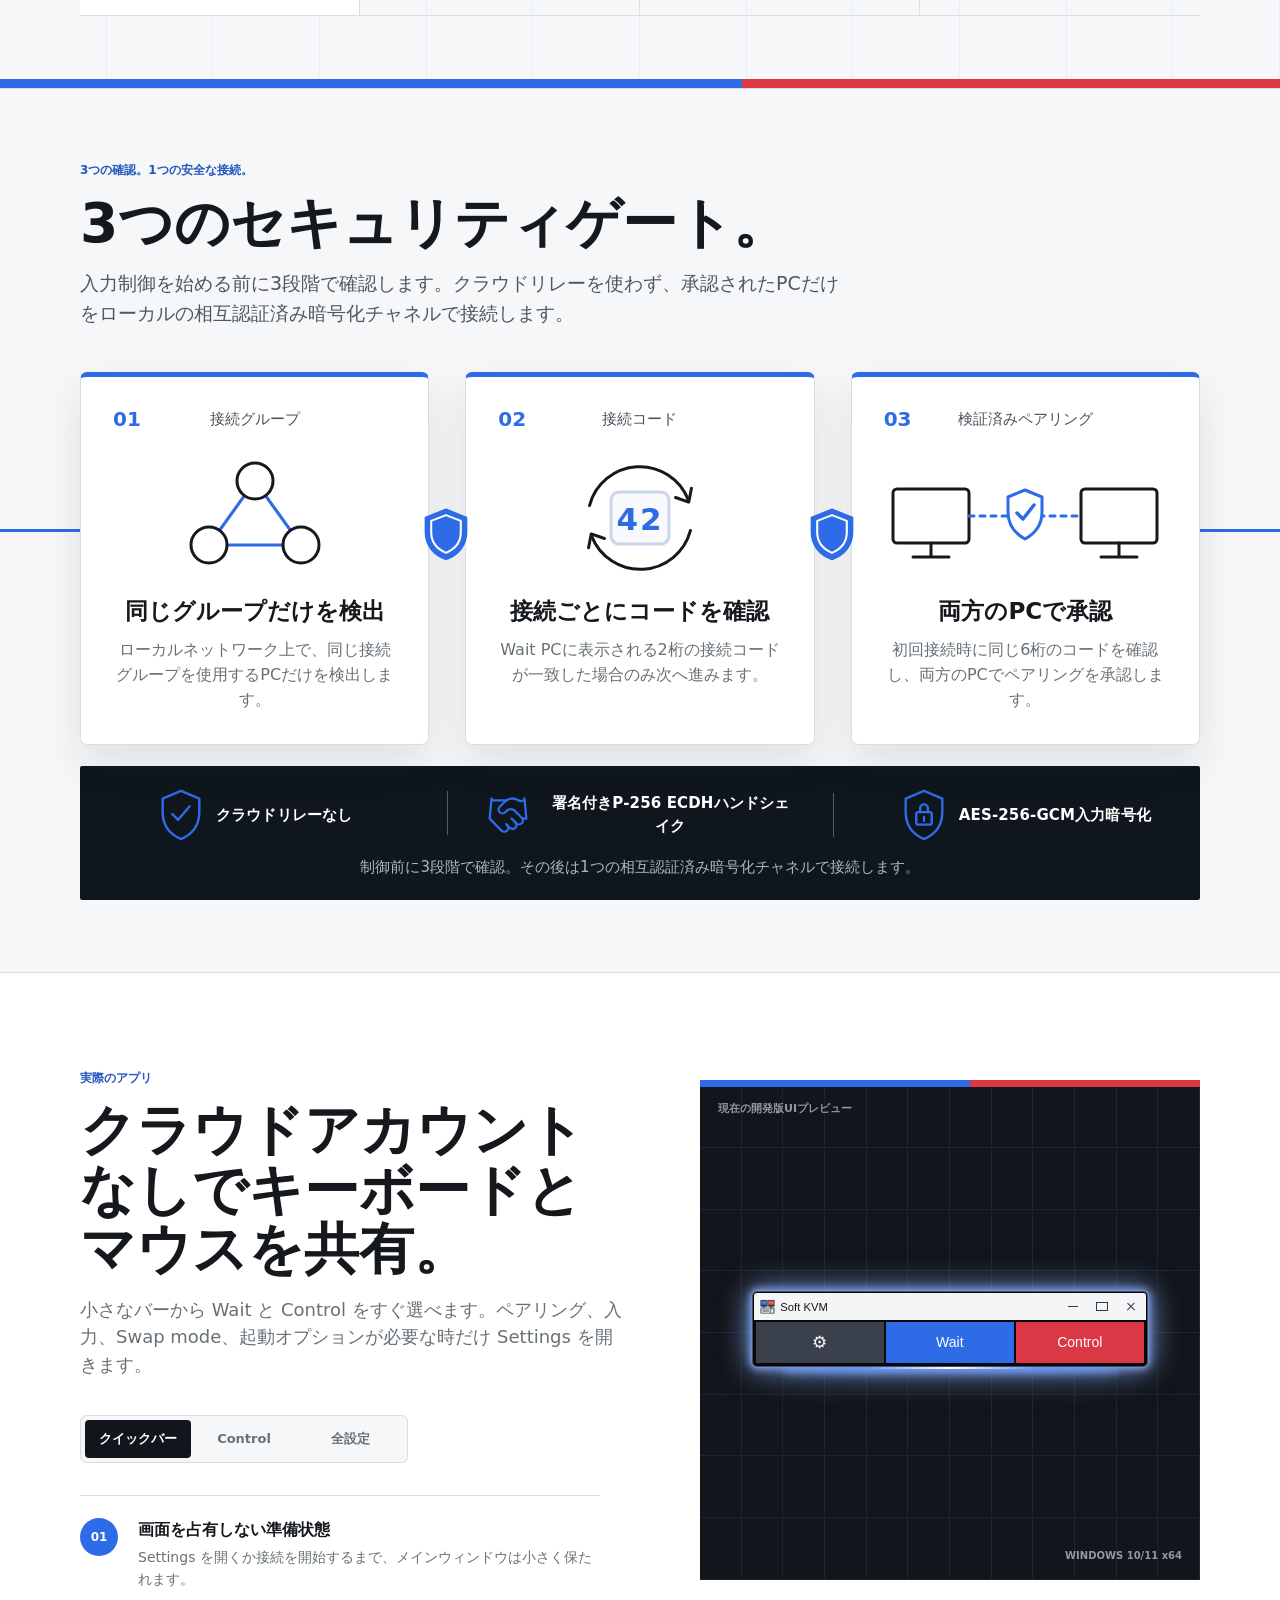
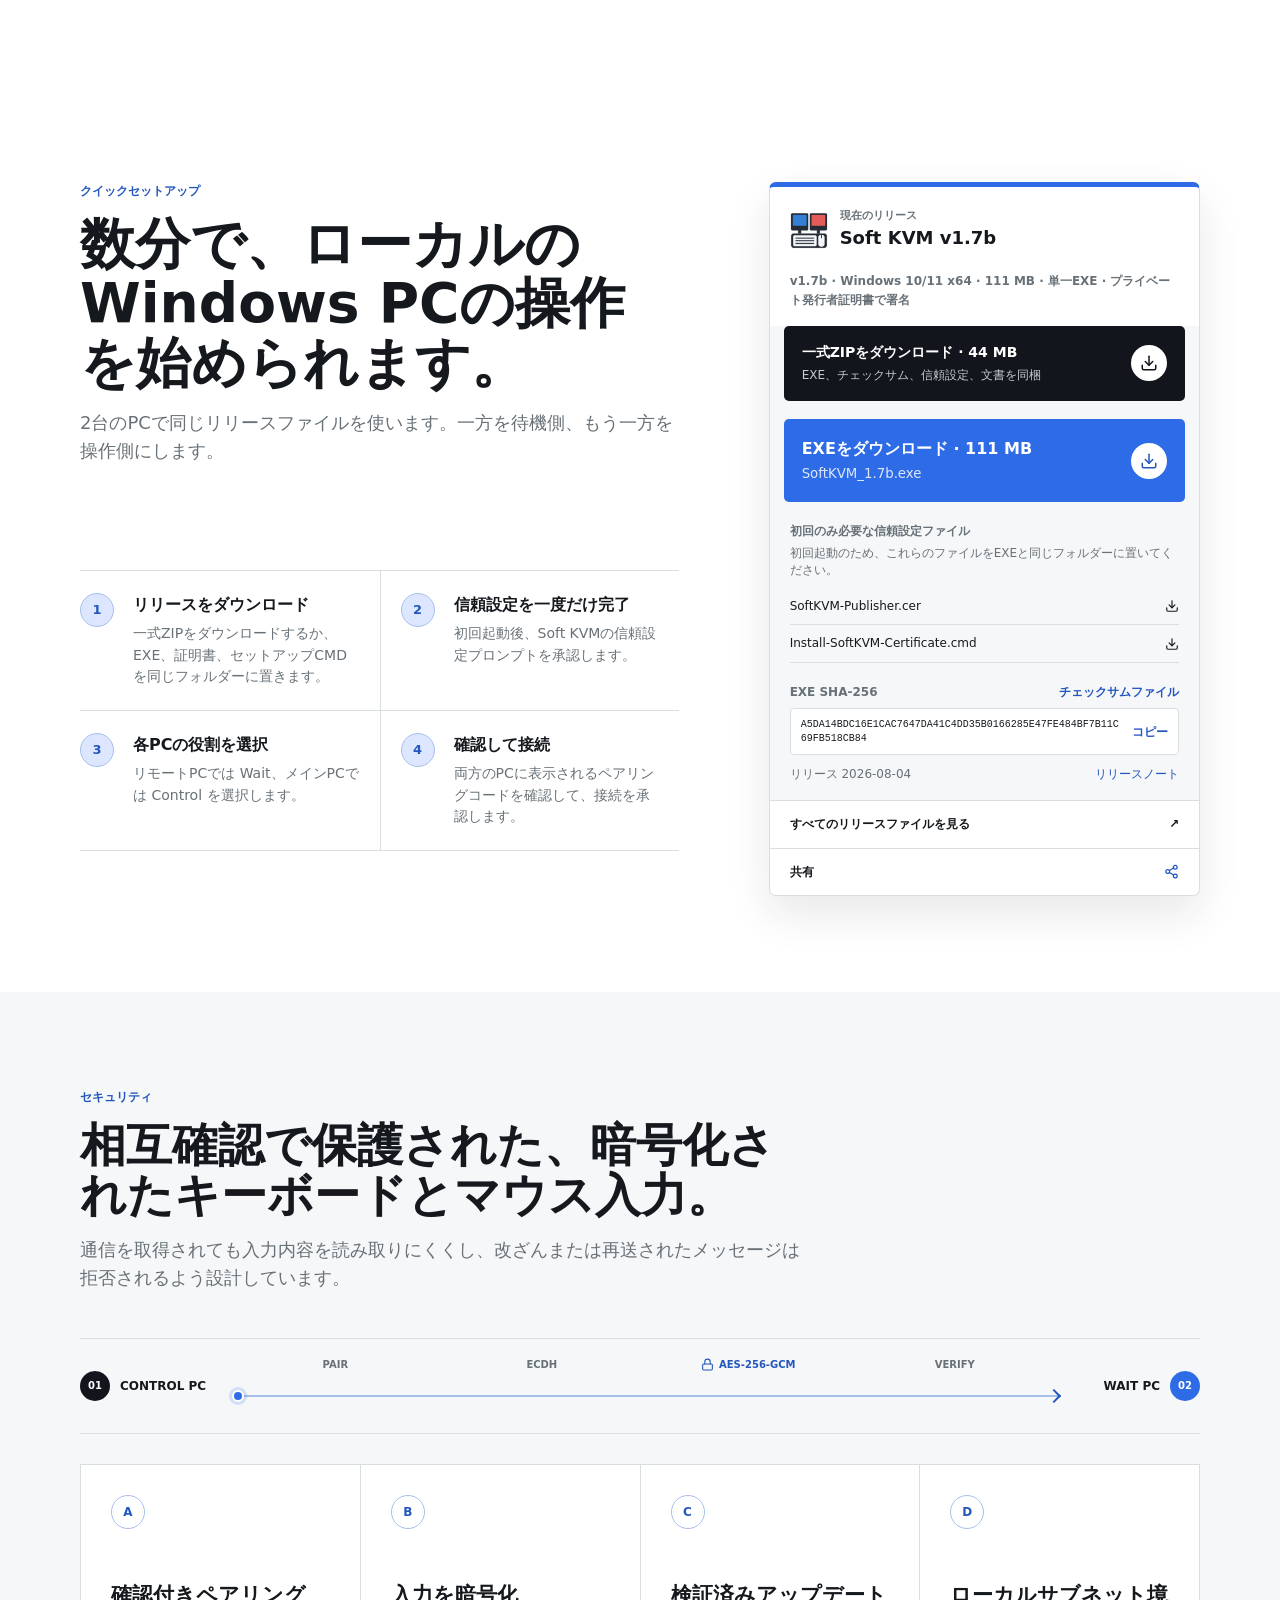
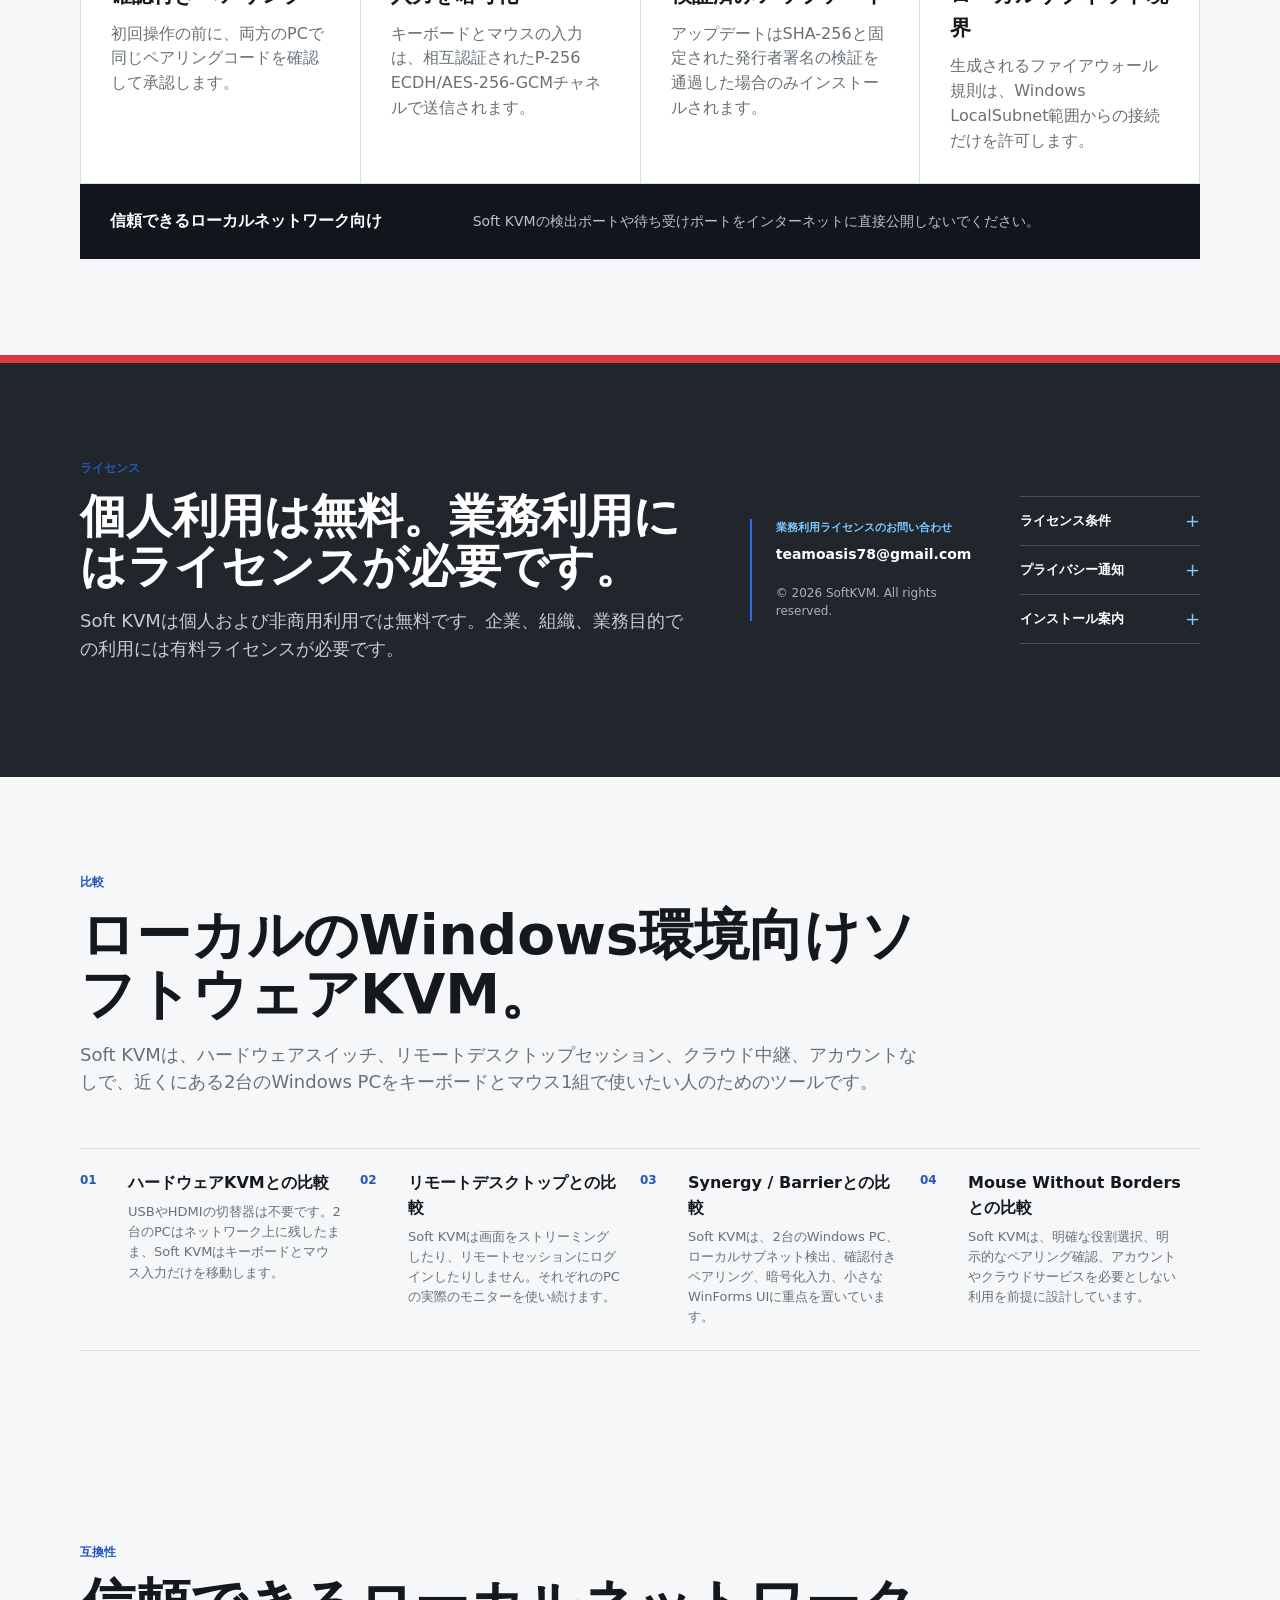
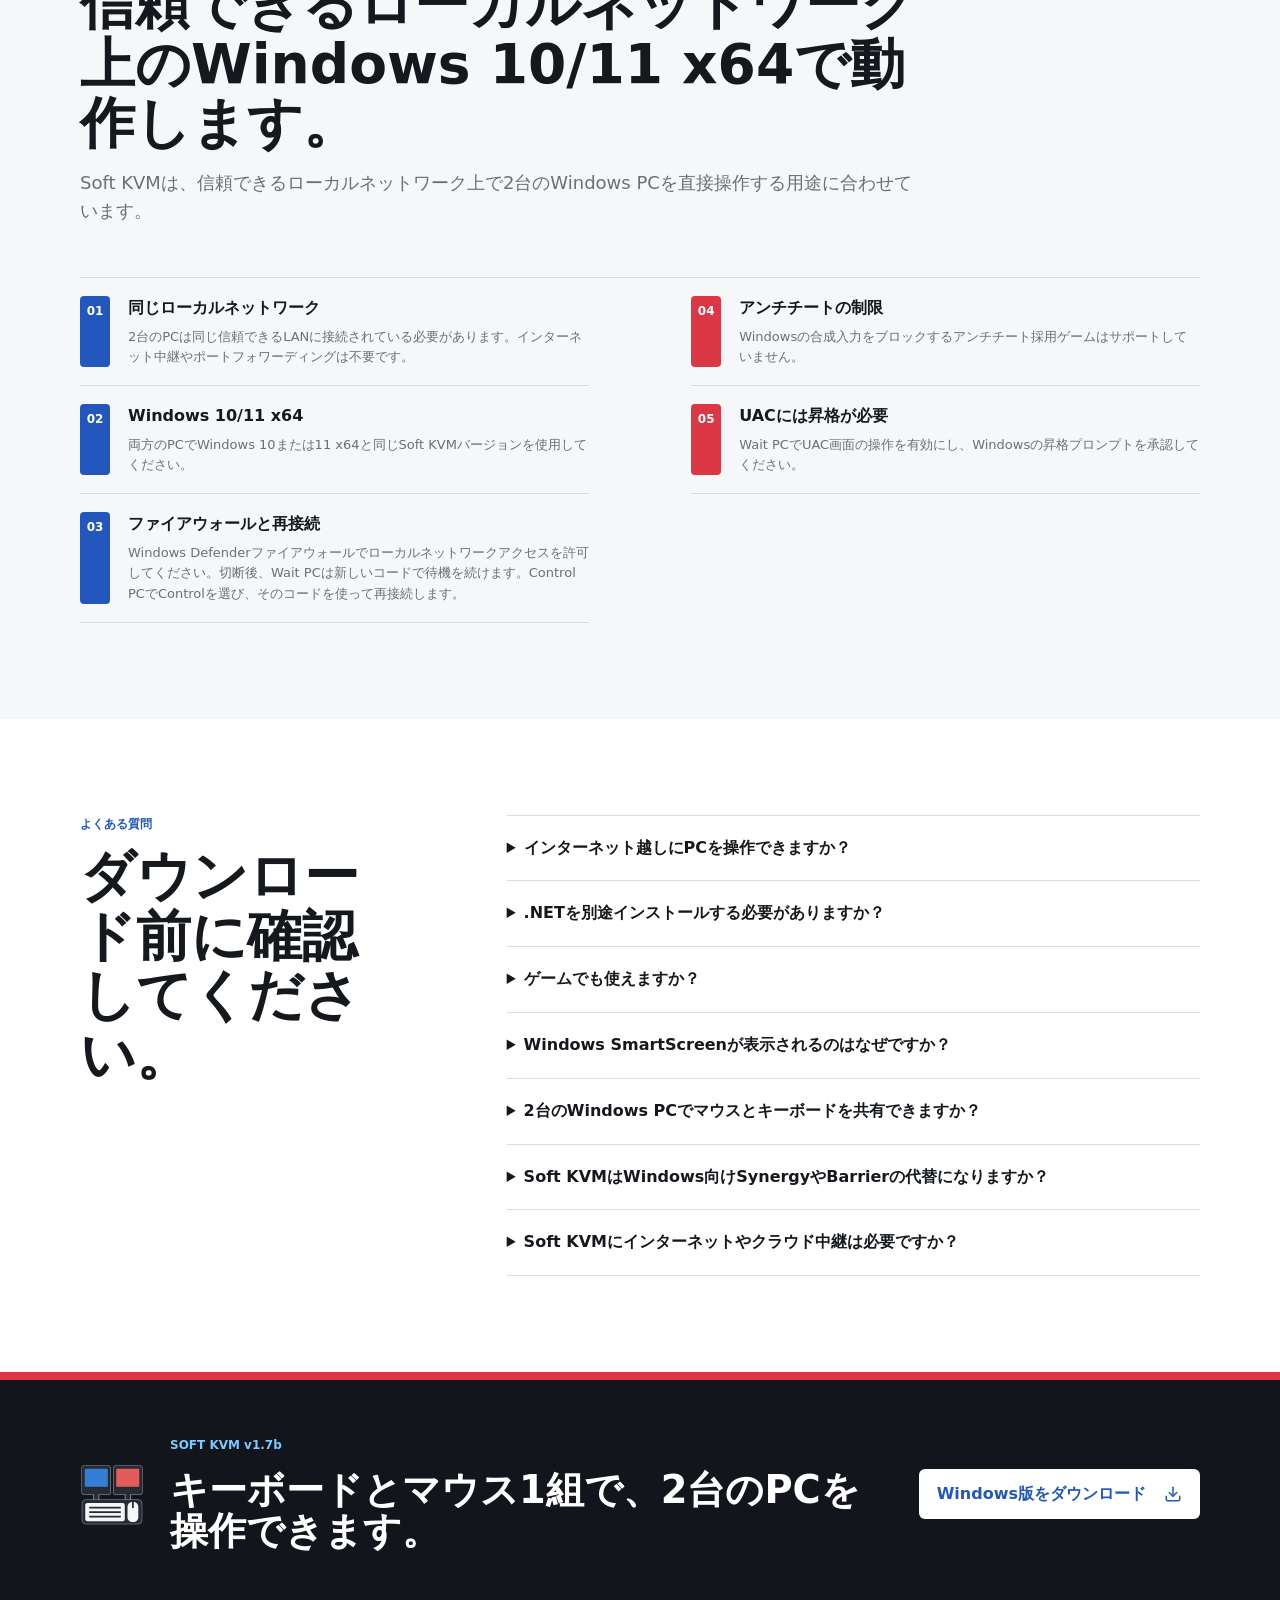
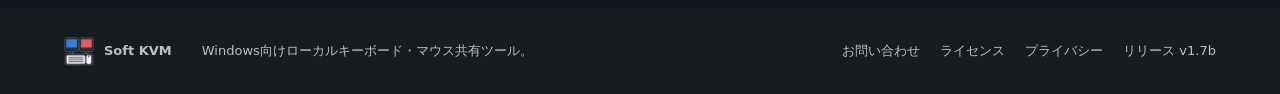
==== commit 9211ef0a: "release: publish website for v1.7b" ====
--- a/ja/index.html
+++ b/ja/index.html
@@ -34,11 +34,11 @@
     "name": "Soft KVM",
     "applicationCategory": "UtilitiesApplication",
     "operatingSystem": "Windows 10/11 x64",
-    "softwareVersion": "1.6b",
+    "softwareVersion": "1.7b",
     "description": "Soft KVMは、同じローカルネットワーク上の2台のWindows PCをキーボードとマウス1組で操作するソフトウェアKVMです。",
     "url": "https://teamoasis7.github.io/SoftKVM-Releases/ja/",
-    "downloadUrl": "https://github.com/TeamOasis7/SoftKVM-Releases/releases/download/v1.6b/SoftKVM_1.6b_Windows_x64.zip",
-    "releaseNotes": "https://github.com/TeamOasis7/SoftKVM-Releases/releases/tag/v1.6b",
+    "downloadUrl": "https://github.com/TeamOasis7/SoftKVM-Releases/releases/download/v1.7b/SoftKVM_1.7b_Windows_x64.zip",
+    "releaseNotes": "https://github.com/TeamOasis7/SoftKVM-Releases/releases/tag/v1.7b",
     "datePublished": "2026-08-04",
     "inLanguage": "ja",
     "isAccessibleForFree": true,
@@ -88,7 +88,7 @@
     <a class="brand" href="#top" aria-label="Soft KVM ホーム" data-i18n-aria-label="aria.home">
       <img src="../assets/softkvm-icon.ico" alt="">
       <span>Soft KVM</span>
-      <span class="version">v1.6b</span>
+      <span class="version">v1.7b</span>
     </a>
 
     <nav class="desktop-nav" aria-label="メインナビゲーション" data-i18n-aria-label="aria.mainNavigation">
@@ -115,7 +115,7 @@
           <button type="button" role="menuitemradio" data-lang="ja" aria-checked="true">日本語</button>
         </div>
       </div>
-      <a class="header-download" href="https://github.com/TeamOasis7/SoftKVM-Releases/releases/download/v1.6b/SoftKVM_1.6b_Windows_x64.zip" target="_blank" rel="noopener noreferrer">
+      <a class="header-download" href="https://github.com/TeamOasis7/SoftKVM-Releases/releases/download/v1.7b/SoftKVM_1.7b_Windows_x64.zip" target="_blank" rel="noopener noreferrer">
         <span data-i18n="nav.download">ダウンロード</span>
         <svg class="download-icon" aria-hidden="true"><use href="#icon-download"></use></svg>
       </a>
@@ -164,14 +164,14 @@
               <span class="status-dot" aria-hidden="true"></span>
               <div>
                 <small data-i18n="hero.releaseLabel">現在のリリース</small>
-                <strong>Soft KVM v1.6b</strong>
+                <strong>Soft KVM v1.7b</strong>
               </div>
             </div>
 
             <p class="hero-release-facts" data-i18n="hero.releaseFacts">Windows 10/11 x64 · 単一EXE · プライベート発行者証明書で署名</p>
             <p class="hero-release-facts" data-i18n="hero.trustNote">初回ダウンロード時にWindows SmartScreenが表示される場合があります。実行前に公式GitHubリリースとSHA-256を確認してください。</p>
 
-            <a class="hero-download-option bundle-option" href="https://github.com/TeamOasis7/SoftKVM-Releases/releases/download/v1.6b/SoftKVM_1.6b_Windows_x64.zip" target="_blank" rel="noopener noreferrer">
+            <a class="hero-download-option bundle-option" href="https://github.com/TeamOasis7/SoftKVM-Releases/releases/download/v1.7b/SoftKVM_1.7b_Windows_x64.zip" target="_blank" rel="noopener noreferrer">
               <span>
                 <strong data-i18n="hero.zipDownload">一式ZIPをダウンロード · 44 MB</strong>
                 <small data-i18n="hero.zipHelp">EXEと信頼設定ファイルを同じフォルダーに同梱</small>
@@ -180,10 +180,10 @@
               <em data-i18n="hero.recommended">推奨</em>
             </a>
 
-            <a class="hero-download-option primary-option" href="https://github.com/TeamOasis7/SoftKVM-Releases/releases/download/v1.6b/SoftKVM_1.6b.exe" target="_blank" rel="noopener noreferrer">
+            <a class="hero-download-option primary-option" href="https://github.com/TeamOasis7/SoftKVM-Releases/releases/download/v1.7b/SoftKVM_1.7b.exe" target="_blank" rel="noopener noreferrer">
               <span>
                 <strong data-i18n="download.exeAction">EXEをダウンロード · 111 MB</strong>
-                <small>SoftKVM_1.6b.exe</small>
+                <small>SoftKVM_1.7b.exe</small>
               </span>
               <svg class="download-icon" aria-hidden="true"><use href="#icon-download"></use></svg>
             </a>
@@ -191,9 +191,9 @@
             <div class="hero-trust-files">
               <span data-i18n="hero.trustHelp">信頼設定ファイル:</span>
               <span class="hero-trust-links">
-                <a href="https://github.com/TeamOasis7/SoftKVM-Releases/releases/download/v1.6b/SoftKVM-Publisher.cer" target="_blank" rel="noopener noreferrer">CER</a>
+                <a href="https://github.com/TeamOasis7/SoftKVM-Releases/releases/download/v1.7b/SoftKVM-Publisher.cer" target="_blank" rel="noopener noreferrer">CER</a>
                 <span aria-hidden="true">·</span>
-                <a href="https://github.com/TeamOasis7/SoftKVM-Releases/releases/download/v1.6b/Install-SoftKVM-Certificate.cmd" target="_blank" rel="noopener noreferrer">CMD</a>
+                <a href="https://github.com/TeamOasis7/SoftKVM-Releases/releases/download/v1.7b/Install-SoftKVM-Certificate.cmd" target="_blank" rel="noopener noreferrer">CMD</a>
               </span>
             </div>
             <div class="hero-assurance">
@@ -458,13 +458,13 @@
           <img src="../assets/softkvm-icon.ico" alt="">
           <div>
             <span data-i18n="download.label">現在のリリース</span>
-            <strong>Soft KVM v1.6b</strong>
-          </div>
-        </div>
-
-        <p class="release-facts" data-i18n="download.facts">v1.6b · Windows 10/11 x64 · 111 MB · 単一EXE · プライベート発行者証明書で署名</p>
-
-        <a class="bundle-download" href="https://github.com/TeamOasis7/SoftKVM-Releases/releases/download/v1.6b/SoftKVM_1.6b_Windows_x64.zip" target="_blank" rel="noopener noreferrer">
+            <strong>Soft KVM v1.7b</strong>
+          </div>
+        </div>
+
+        <p class="release-facts" data-i18n="download.facts">v1.7b · Windows 10/11 x64 · 111 MB · 単一EXE · プライベート発行者証明書で署名</p>
+
+        <a class="bundle-download" href="https://github.com/TeamOasis7/SoftKVM-Releases/releases/download/v1.7b/SoftKVM_1.7b_Windows_x64.zip" target="_blank" rel="noopener noreferrer">
           <span>
             <strong data-i18n="download.bundleAction">一式ZIPをダウンロード · 44 MB</strong>
             <small data-i18n="download.bundleContents">EXE、チェックサム、信頼設定、文書を同梱</small>
@@ -474,10 +474,10 @@
           </span>
         </a>
 
-        <a class="release-main" href="https://github.com/TeamOasis7/SoftKVM-Releases/releases/download/v1.6b/SoftKVM_1.6b.exe" target="_blank" rel="noopener noreferrer">
+        <a class="release-main" href="https://github.com/TeamOasis7/SoftKVM-Releases/releases/download/v1.7b/SoftKVM_1.7b.exe" target="_blank" rel="noopener noreferrer">
           <span>
             <strong data-i18n="download.exeAction">EXEをダウンロード · 111 MB</strong>
-            <small>SoftKVM_1.6b.exe</small>
+            <small>SoftKVM_1.7b.exe</small>
           </span>
           <span class="download-mark" aria-hidden="true">
             <svg class="download-icon"><use href="#icon-download"></use></svg>
@@ -487,11 +487,11 @@
         <div class="support-files">
           <p data-i18n="download.trustFiles">初回のみ必要な信頼設定ファイル</p>
           <small data-i18n="download.trustHelp">初回起動のため、これらのファイルをEXEと同じフォルダーに置いてください。</small>
-          <a href="https://github.com/TeamOasis7/SoftKVM-Releases/releases/download/v1.6b/SoftKVM-Publisher.cer" target="_blank" rel="noopener noreferrer">
+          <a href="https://github.com/TeamOasis7/SoftKVM-Releases/releases/download/v1.7b/SoftKVM-Publisher.cer" target="_blank" rel="noopener noreferrer">
             <span>SoftKVM-Publisher.cer</span>
             <svg class="download-icon" aria-hidden="true"><use href="#icon-download"></use></svg>
           </a>
-          <a href="https://github.com/TeamOasis7/SoftKVM-Releases/releases/download/v1.6b/Install-SoftKVM-Certificate.cmd" target="_blank" rel="noopener noreferrer">
+          <a href="https://github.com/TeamOasis7/SoftKVM-Releases/releases/download/v1.7b/Install-SoftKVM-Certificate.cmd" target="_blank" rel="noopener noreferrer">
             <span>Install-SoftKVM-Certificate.cmd</span>
             <svg class="download-icon" aria-hidden="true"><use href="#icon-download"></use></svg>
           </a>
@@ -500,20 +500,20 @@
         <div class="release-verification">
           <div class="hash-heading">
             <span>EXE SHA-256</span>
-            <a href="https://github.com/TeamOasis7/SoftKVM-Releases/releases/download/v1.6b/SoftKVM_1.6b.exe.sha256" target="_blank" rel="noopener noreferrer" data-i18n="download.hashFile">チェックサムファイル</a>
-          </div>
-          <button class="hash-copy" type="button" data-copy-hash="72026716A57749B6E2D95711C09D666B6A3DC16BC4007666D2E2E53F1BA929AC">
-            <code>72026716A57749B6E2D95711C09D666B6A3DC16BC4007666D2E2E53F1BA929AC</code>
+            <a href="https://github.com/TeamOasis7/SoftKVM-Releases/releases/download/v1.7b/SoftKVM_1.7b.exe.sha256" target="_blank" rel="noopener noreferrer" data-i18n="download.hashFile">チェックサムファイル</a>
+          </div>
+          <button class="hash-copy" type="button" data-copy-hash="A5DA14BDC16E1CAC7647DA41C4DD35B0166285E47FE484BF7B11C69FB518CB84">
+            <code>A5DA14BDC16E1CAC7647DA41C4DD35B0166285E47FE484BF7B11C69FB518CB84</code>
             <span data-copy-label data-i18n="download.copyHash">コピー</span>
           </button>
           <div class="release-details">
             <span><span data-i18n="download.released">リリース</span> <time datetime="2026-08-04">2026-08-04</time></span>
-            <a href="https://github.com/TeamOasis7/SoftKVM-Releases/releases/tag/v1.6b" target="_blank" rel="noopener noreferrer" data-i18n="download.releaseNotes">リリースノート</a>
+            <a href="https://github.com/TeamOasis7/SoftKVM-Releases/releases/tag/v1.7b" target="_blank" rel="noopener noreferrer" data-i18n="download.releaseNotes">リリースノート</a>
           </div>
         </div>
 
         <div class="download-panel-actions">
-          <a class="all-files" href="https://github.com/TeamOasis7/SoftKVM-Releases/releases/tag/v1.6b" target="_blank" rel="noopener noreferrer">
+          <a class="all-files" href="https://github.com/TeamOasis7/SoftKVM-Releases/releases/tag/v1.7b" target="_blank" rel="noopener noreferrer">
             <span data-i18n="download.allFiles">すべてのリリースファイルを見る</span>
             <span aria-hidden="true">↗</span>
           </a>
@@ -742,10 +742,10 @@
     <section class="final-cta">
       <img src="../assets/softkvm-icon.ico" alt="">
       <div>
-        <p class="eyebrow">SOFT KVM v1.6b</p>
+        <p class="eyebrow">SOFT KVM v1.7b</p>
         <h2 data-i18n="final.title">キーボードとマウス1組で、2台のPCを操作できます。</h2>
       </div>
-      <a class="button primary light" href="https://github.com/TeamOasis7/SoftKVM-Releases/releases/download/v1.6b/SoftKVM_1.6b_Windows_x64.zip" target="_blank" rel="noopener noreferrer">
+      <a class="button primary light" href="https://github.com/TeamOasis7/SoftKVM-Releases/releases/download/v1.7b/SoftKVM_1.7b_Windows_x64.zip" target="_blank" rel="noopener noreferrer">
         <span data-i18n="final.download">Windows版をダウンロード</span>
         <svg class="download-icon" aria-hidden="true"><use href="#icon-download"></use></svg>
       </a>
@@ -762,7 +762,7 @@
       <a href="mailto:teamoasis78@gmail.com?subject=Soft%20KVM%20inquiry" data-i18n="footer.contact">お問い合わせ</a>
       <a href="../docs/LICENSE.txt" target="_blank" rel="noopener noreferrer" data-i18n="footer.license">ライセンス</a>
       <a href="../docs/PRIVACY.txt" target="_blank" rel="noopener noreferrer" data-i18n="footer.privacy">プライバシー</a>
-      <a href="https://github.com/TeamOasis7/SoftKVM-Releases/releases/tag/v1.6b" target="_blank" rel="noopener noreferrer" data-i18n="footer.release">リリース v1.6b</a>
+      <a href="https://github.com/TeamOasis7/SoftKVM-Releases/releases/tag/v1.7b" target="_blank" rel="noopener noreferrer" data-i18n="footer.release">リリース v1.7b</a>
     </div>
   </footer>
 </body>
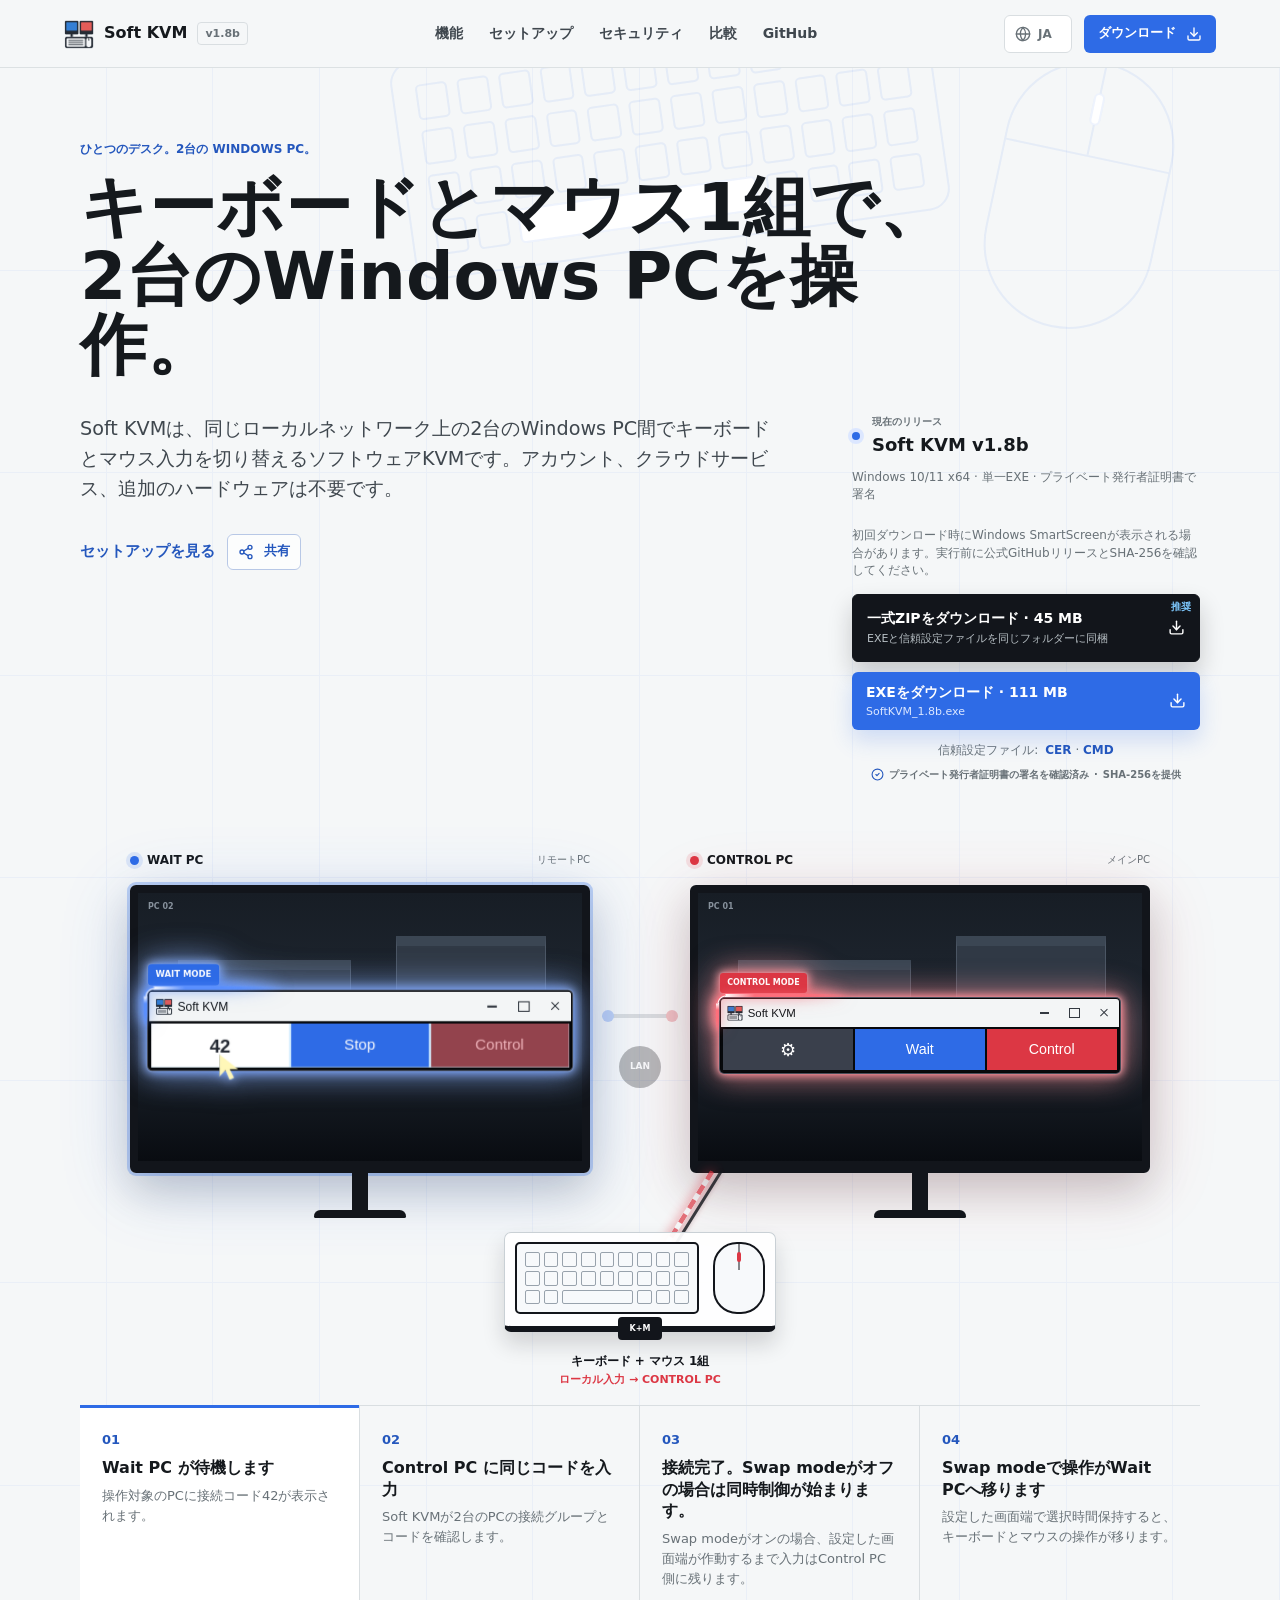
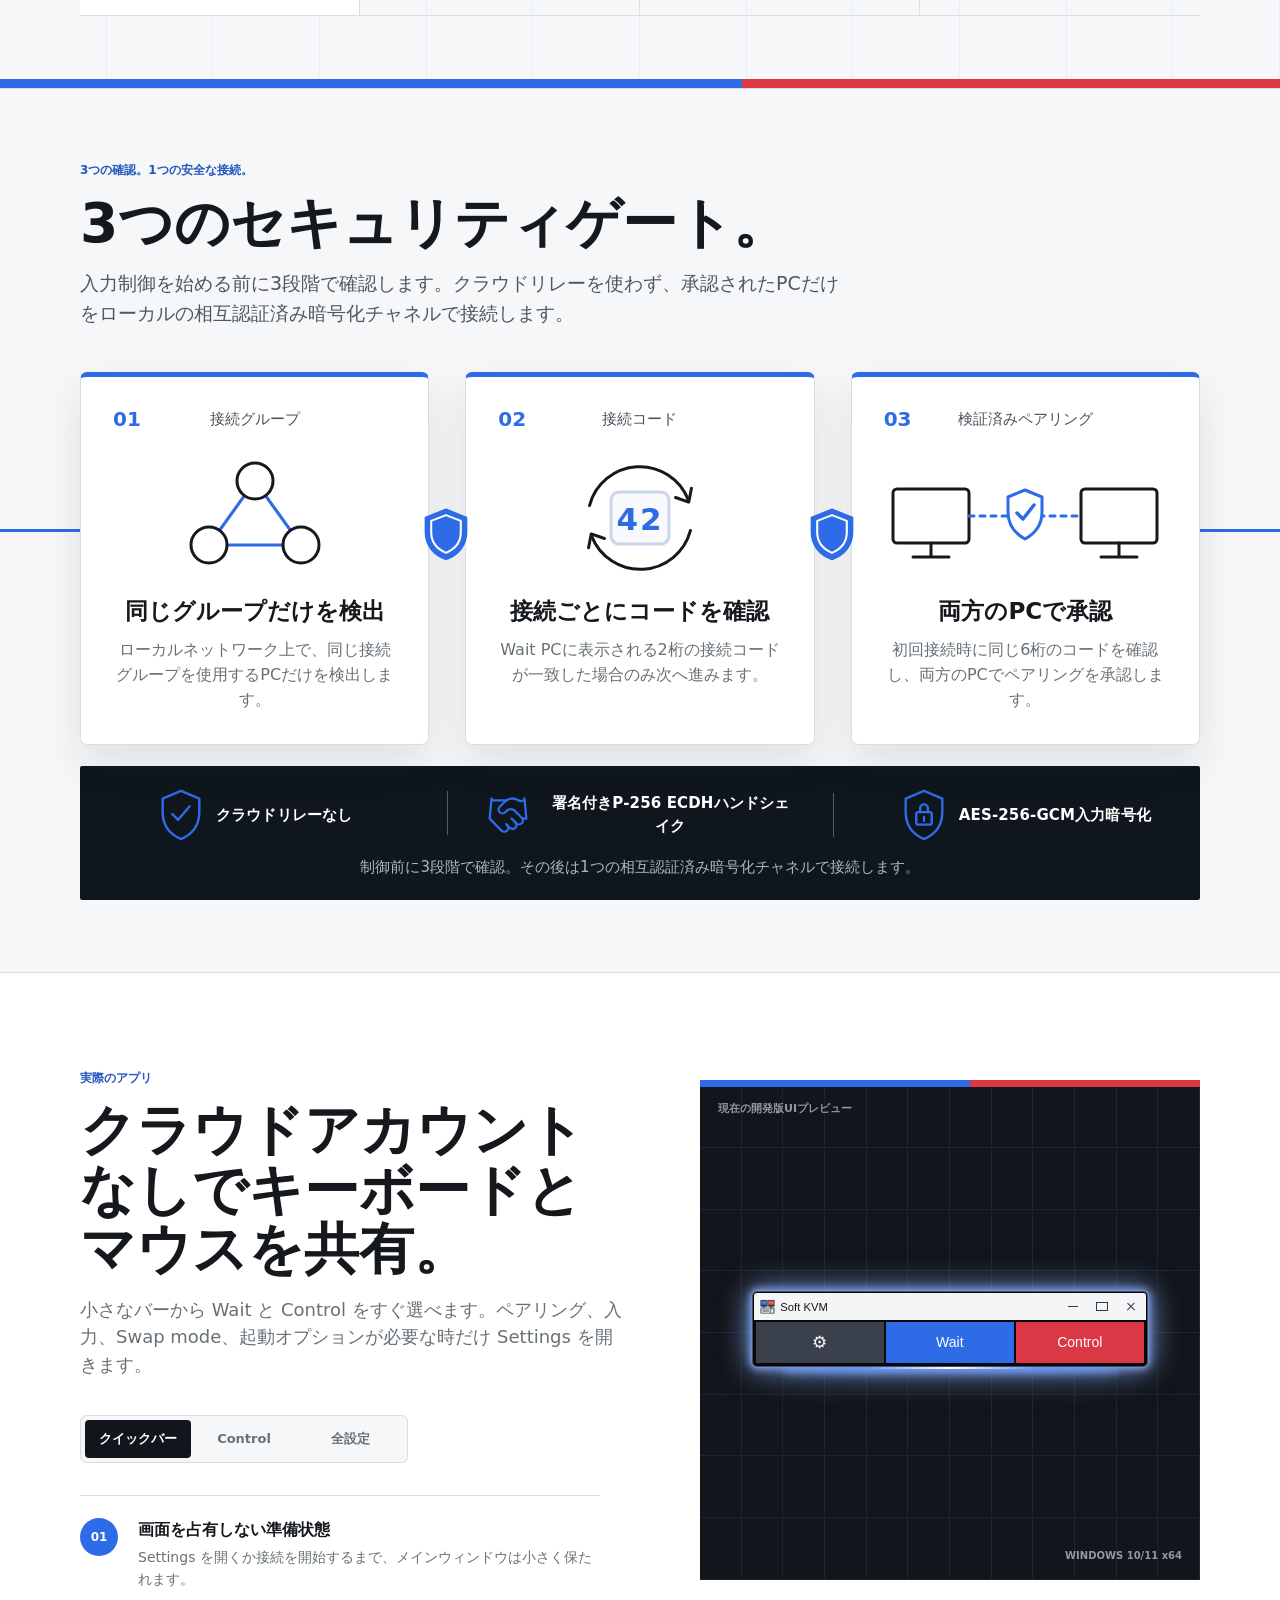
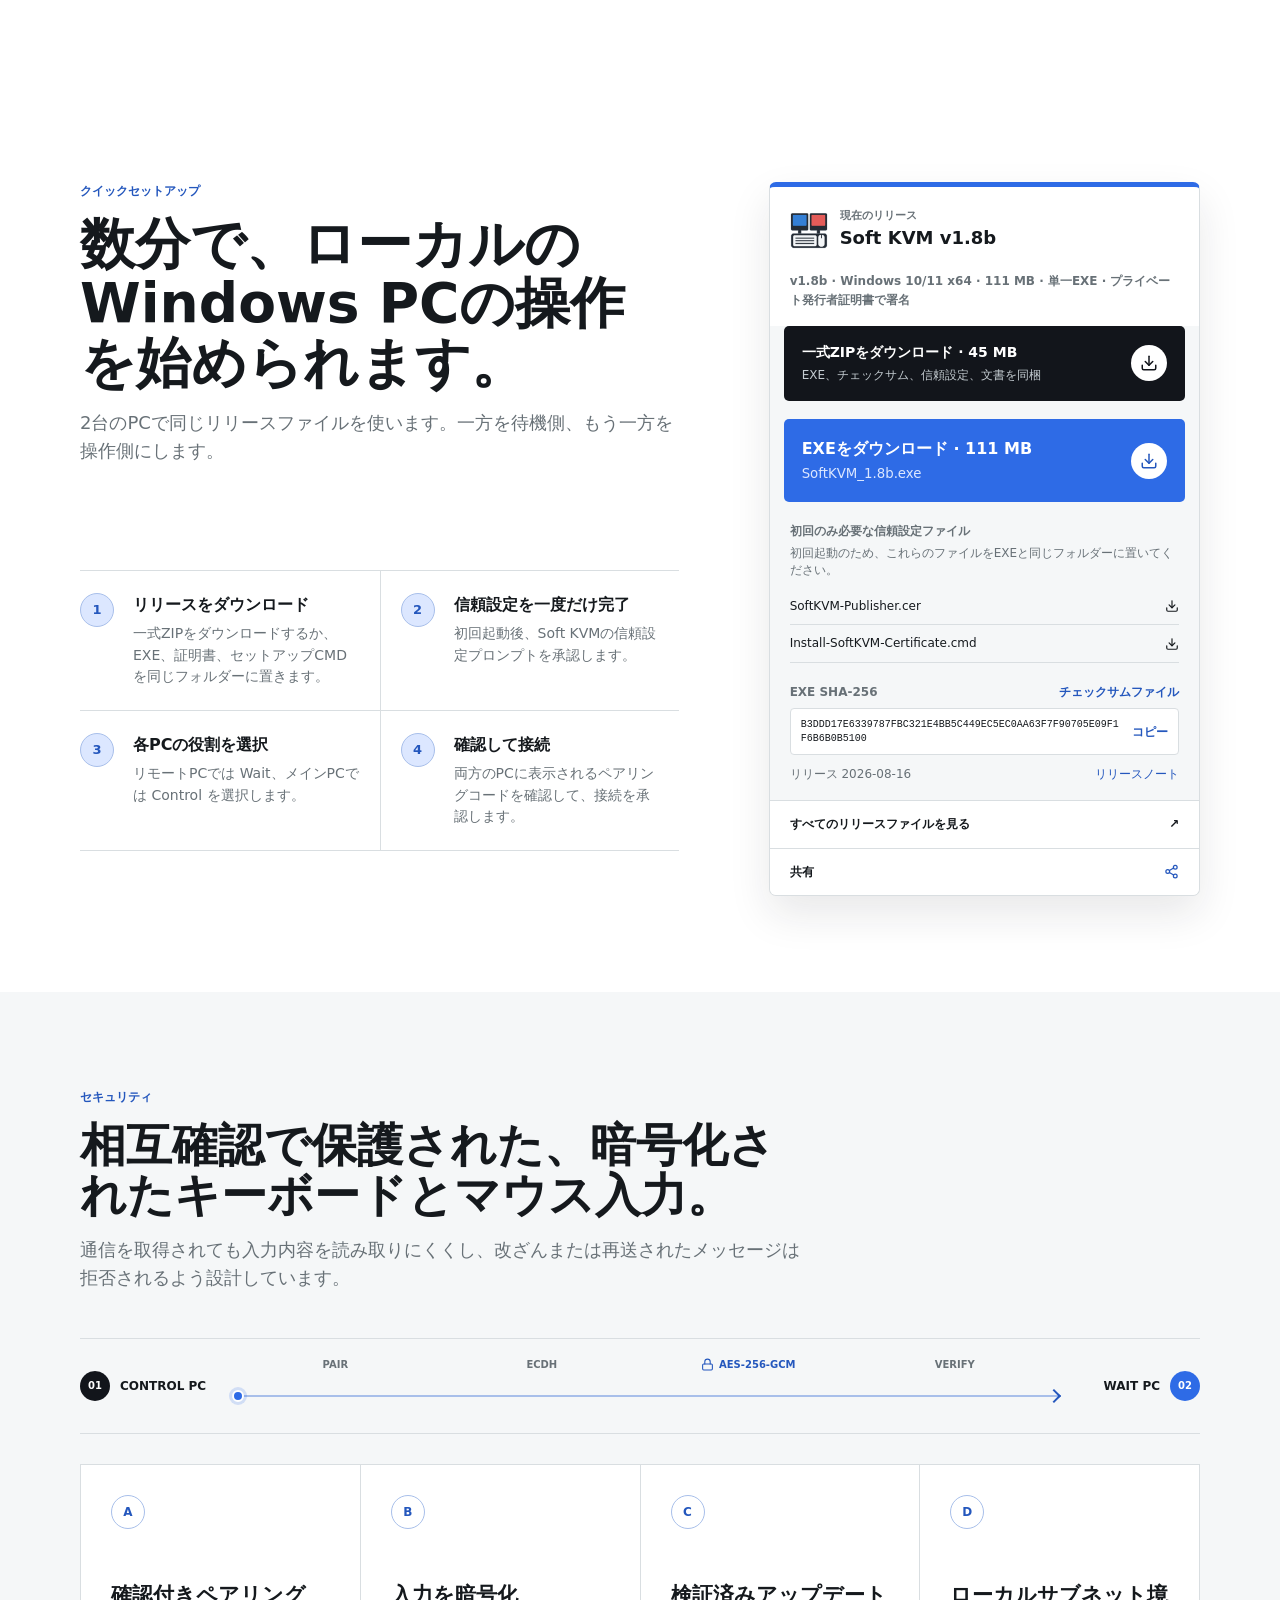
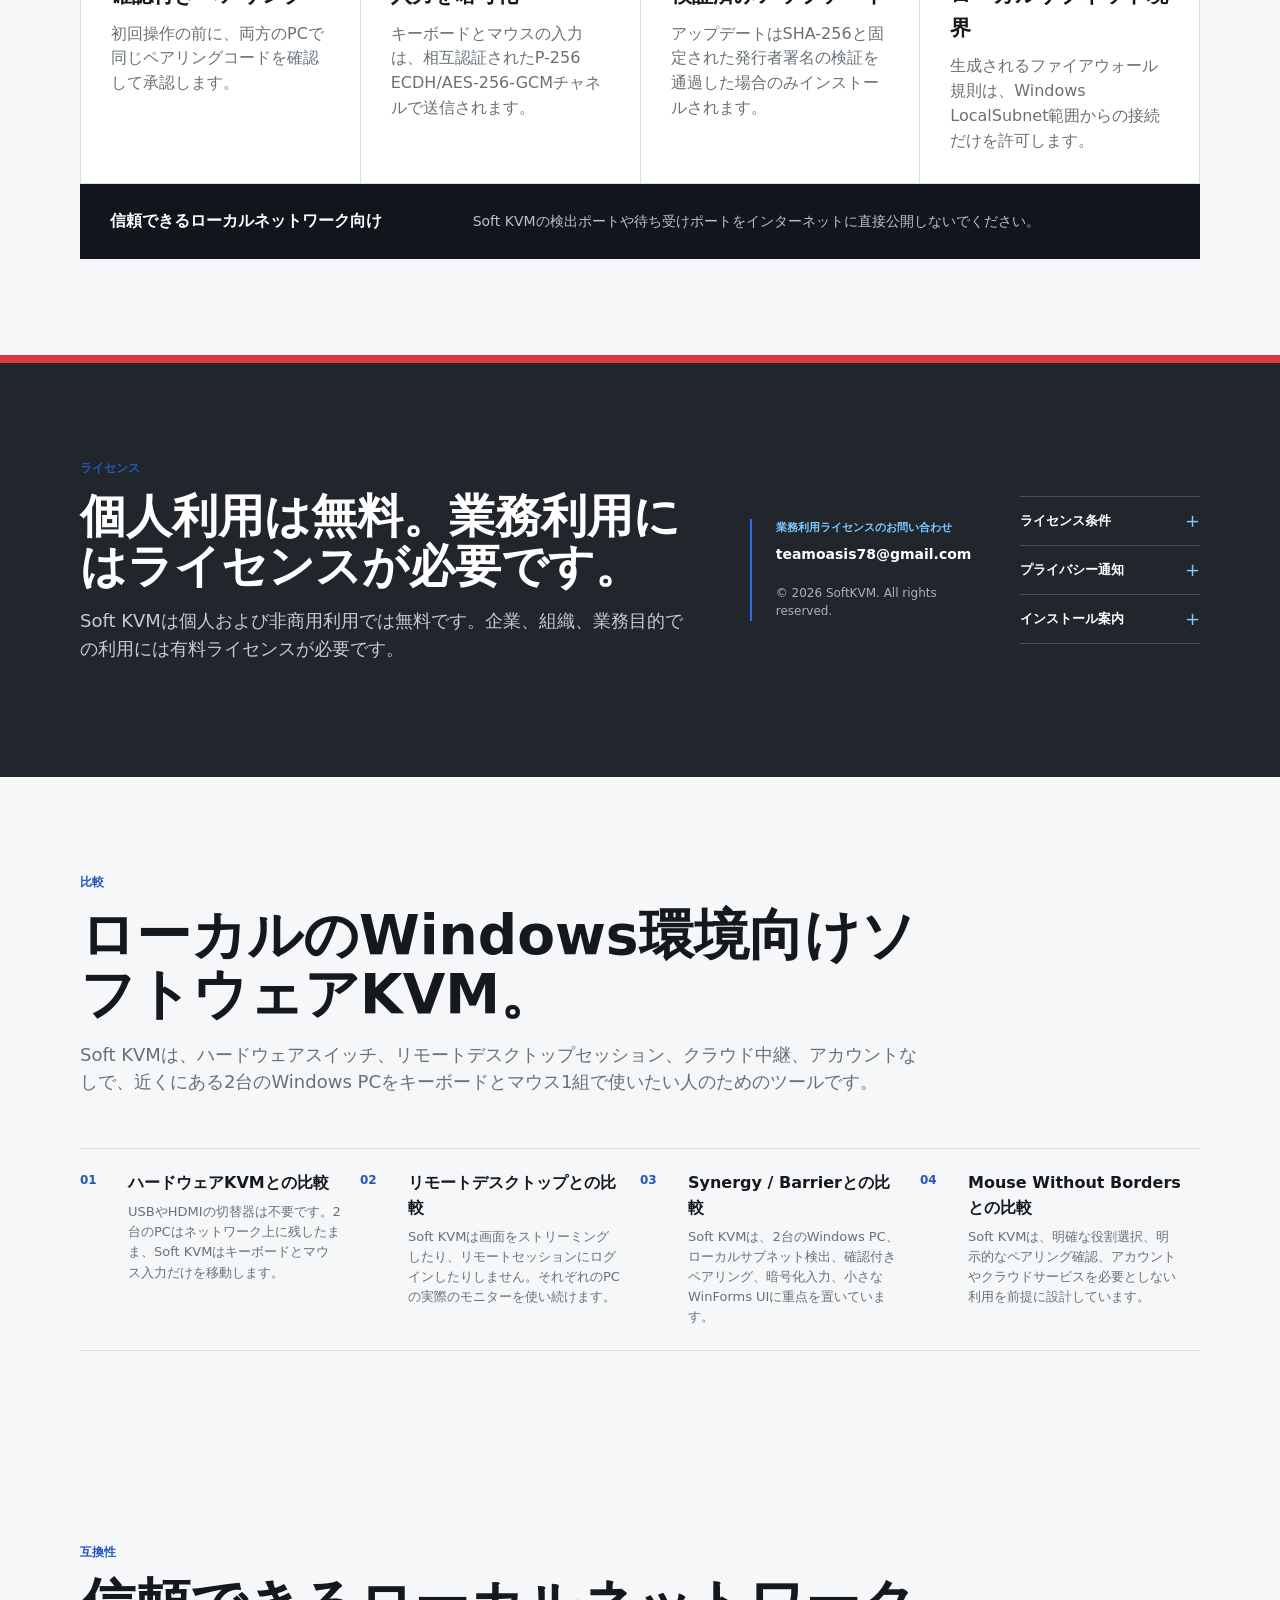
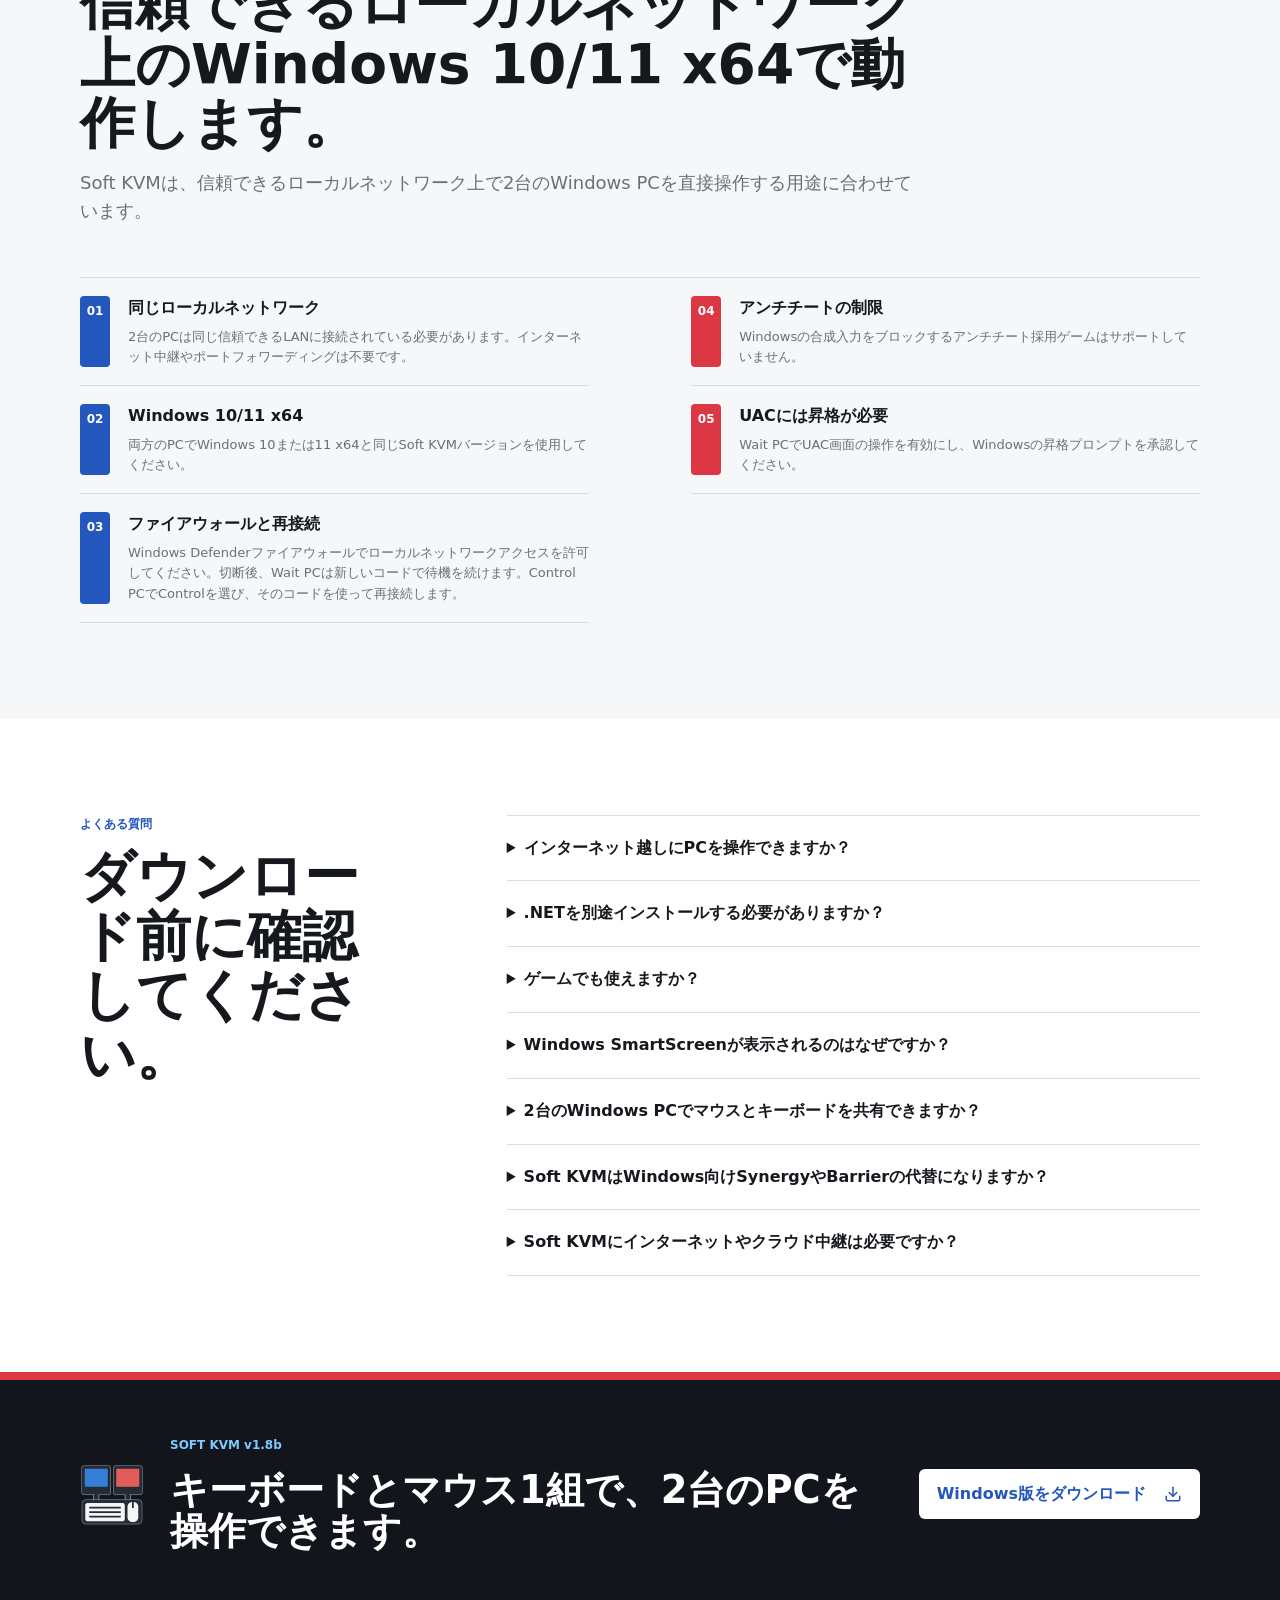
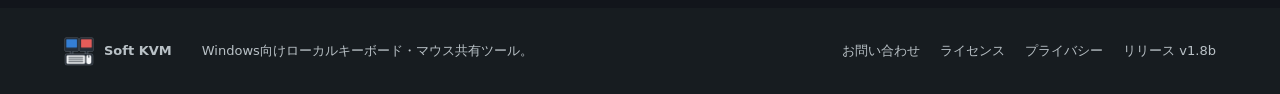
==== commit 9737d371: "release: publish website for v1.8b" ====
--- a/ja/index.html
+++ b/ja/index.html
@@ -34,12 +34,12 @@
     "name": "Soft KVM",
     "applicationCategory": "UtilitiesApplication",
     "operatingSystem": "Windows 10/11 x64",
-    "softwareVersion": "1.7b",
+    "softwareVersion": "1.8b",
     "description": "Soft KVMは、同じローカルネットワーク上の2台のWindows PCをキーボードとマウス1組で操作するソフトウェアKVMです。",
     "url": "https://teamoasis7.github.io/SoftKVM-Releases/ja/",
-    "downloadUrl": "https://github.com/TeamOasis7/SoftKVM-Releases/releases/download/v1.7b/SoftKVM_1.7b_Windows_x64.zip",
-    "releaseNotes": "https://github.com/TeamOasis7/SoftKVM-Releases/releases/tag/v1.7b",
-    "datePublished": "2026-08-04",
+    "downloadUrl": "https://github.com/TeamOasis7/SoftKVM-Releases/releases/download/v1.8b/SoftKVM_1.8b_Windows_x64.zip",
+    "releaseNotes": "https://github.com/TeamOasis7/SoftKVM-Releases/releases/tag/v1.8b",
+    "datePublished": "2026-08-16",
     "inLanguage": "ja",
     "isAccessibleForFree": true,
     "license": "https://teamoasis7.github.io/SoftKVM-Releases/docs/LICENSE.txt",
@@ -88,7 +88,7 @@
     <a class="brand" href="#top" aria-label="Soft KVM ホーム" data-i18n-aria-label="aria.home">
       <img src="../assets/softkvm-icon.ico" alt="">
       <span>Soft KVM</span>
-      <span class="version">v1.7b</span>
+      <span class="version">v1.8b</span>
     </a>
 
     <nav class="desktop-nav" aria-label="メインナビゲーション" data-i18n-aria-label="aria.mainNavigation">
@@ -115,7 +115,7 @@
           <button type="button" role="menuitemradio" data-lang="ja" aria-checked="true">日本語</button>
         </div>
       </div>
-      <a class="header-download" href="https://github.com/TeamOasis7/SoftKVM-Releases/releases/download/v1.7b/SoftKVM_1.7b_Windows_x64.zip" target="_blank" rel="noopener noreferrer">
+      <a class="header-download" href="https://github.com/TeamOasis7/SoftKVM-Releases/releases/download/v1.8b/SoftKVM_1.8b_Windows_x64.zip" target="_blank" rel="noopener noreferrer">
         <span data-i18n="nav.download">ダウンロード</span>
         <svg class="download-icon" aria-hidden="true"><use href="#icon-download"></use></svg>
       </a>
@@ -164,26 +164,26 @@
               <span class="status-dot" aria-hidden="true"></span>
               <div>
                 <small data-i18n="hero.releaseLabel">現在のリリース</small>
-                <strong>Soft KVM v1.7b</strong>
+                <strong>Soft KVM v1.8b</strong>
               </div>
             </div>
 
             <p class="hero-release-facts" data-i18n="hero.releaseFacts">Windows 10/11 x64 · 単一EXE · プライベート発行者証明書で署名</p>
             <p class="hero-release-facts" data-i18n="hero.trustNote">初回ダウンロード時にWindows SmartScreenが表示される場合があります。実行前に公式GitHubリリースとSHA-256を確認してください。</p>
 
-            <a class="hero-download-option bundle-option" href="https://github.com/TeamOasis7/SoftKVM-Releases/releases/download/v1.7b/SoftKVM_1.7b_Windows_x64.zip" target="_blank" rel="noopener noreferrer">
+            <a class="hero-download-option bundle-option" href="https://github.com/TeamOasis7/SoftKVM-Releases/releases/download/v1.8b/SoftKVM_1.8b_Windows_x64.zip" target="_blank" rel="noopener noreferrer">
               <span>
-                <strong data-i18n="hero.zipDownload">一式ZIPをダウンロード · 44 MB</strong>
+                <strong data-i18n="hero.zipDownload">一式ZIPをダウンロード · 45 MB</strong>
                 <small data-i18n="hero.zipHelp">EXEと信頼設定ファイルを同じフォルダーに同梱</small>
               </span>
               <svg class="download-icon" aria-hidden="true"><use href="#icon-download"></use></svg>
               <em data-i18n="hero.recommended">推奨</em>
             </a>
 
-            <a class="hero-download-option primary-option" href="https://github.com/TeamOasis7/SoftKVM-Releases/releases/download/v1.7b/SoftKVM_1.7b.exe" target="_blank" rel="noopener noreferrer">
+            <a class="hero-download-option primary-option" href="https://github.com/TeamOasis7/SoftKVM-Releases/releases/download/v1.8b/SoftKVM_1.8b.exe" target="_blank" rel="noopener noreferrer">
               <span>
                 <strong data-i18n="download.exeAction">EXEをダウンロード · 111 MB</strong>
-                <small>SoftKVM_1.7b.exe</small>
+                <small>SoftKVM_1.8b.exe</small>
               </span>
               <svg class="download-icon" aria-hidden="true"><use href="#icon-download"></use></svg>
             </a>
@@ -191,9 +191,9 @@
             <div class="hero-trust-files">
               <span data-i18n="hero.trustHelp">信頼設定ファイル:</span>
               <span class="hero-trust-links">
-                <a href="https://github.com/TeamOasis7/SoftKVM-Releases/releases/download/v1.7b/SoftKVM-Publisher.cer" target="_blank" rel="noopener noreferrer">CER</a>
+                <a href="https://github.com/TeamOasis7/SoftKVM-Releases/releases/download/v1.8b/SoftKVM-Publisher.cer" target="_blank" rel="noopener noreferrer">CER</a>
                 <span aria-hidden="true">·</span>
-                <a href="https://github.com/TeamOasis7/SoftKVM-Releases/releases/download/v1.7b/Install-SoftKVM-Certificate.cmd" target="_blank" rel="noopener noreferrer">CMD</a>
+                <a href="https://github.com/TeamOasis7/SoftKVM-Releases/releases/download/v1.8b/Install-SoftKVM-Certificate.cmd" target="_blank" rel="noopener noreferrer">CMD</a>
               </span>
             </div>
             <div class="hero-assurance">
@@ -458,15 +458,15 @@
           <img src="../assets/softkvm-icon.ico" alt="">
           <div>
             <span data-i18n="download.label">現在のリリース</span>
-            <strong>Soft KVM v1.7b</strong>
-          </div>
-        </div>
-
-        <p class="release-facts" data-i18n="download.facts">v1.7b · Windows 10/11 x64 · 111 MB · 単一EXE · プライベート発行者証明書で署名</p>
-
-        <a class="bundle-download" href="https://github.com/TeamOasis7/SoftKVM-Releases/releases/download/v1.7b/SoftKVM_1.7b_Windows_x64.zip" target="_blank" rel="noopener noreferrer">
+            <strong>Soft KVM v1.8b</strong>
+          </div>
+        </div>
+
+        <p class="release-facts" data-i18n="download.facts">v1.8b · Windows 10/11 x64 · 111 MB · 単一EXE · プライベート発行者証明書で署名</p>
+
+        <a class="bundle-download" href="https://github.com/TeamOasis7/SoftKVM-Releases/releases/download/v1.8b/SoftKVM_1.8b_Windows_x64.zip" target="_blank" rel="noopener noreferrer">
           <span>
-            <strong data-i18n="download.bundleAction">一式ZIPをダウンロード · 44 MB</strong>
+            <strong data-i18n="download.bundleAction">一式ZIPをダウンロード · 45 MB</strong>
             <small data-i18n="download.bundleContents">EXE、チェックサム、信頼設定、文書を同梱</small>
           </span>
           <span class="download-mark" aria-hidden="true">
@@ -474,10 +474,10 @@
           </span>
         </a>
 
-        <a class="release-main" href="https://github.com/TeamOasis7/SoftKVM-Releases/releases/download/v1.7b/SoftKVM_1.7b.exe" target="_blank" rel="noopener noreferrer">
+        <a class="release-main" href="https://github.com/TeamOasis7/SoftKVM-Releases/releases/download/v1.8b/SoftKVM_1.8b.exe" target="_blank" rel="noopener noreferrer">
           <span>
             <strong data-i18n="download.exeAction">EXEをダウンロード · 111 MB</strong>
-            <small>SoftKVM_1.7b.exe</small>
+            <small>SoftKVM_1.8b.exe</small>
           </span>
           <span class="download-mark" aria-hidden="true">
             <svg class="download-icon"><use href="#icon-download"></use></svg>
@@ -487,11 +487,11 @@
         <div class="support-files">
           <p data-i18n="download.trustFiles">初回のみ必要な信頼設定ファイル</p>
           <small data-i18n="download.trustHelp">初回起動のため、これらのファイルをEXEと同じフォルダーに置いてください。</small>
-          <a href="https://github.com/TeamOasis7/SoftKVM-Releases/releases/download/v1.7b/SoftKVM-Publisher.cer" target="_blank" rel="noopener noreferrer">
+          <a href="https://github.com/TeamOasis7/SoftKVM-Releases/releases/download/v1.8b/SoftKVM-Publisher.cer" target="_blank" rel="noopener noreferrer">
             <span>SoftKVM-Publisher.cer</span>
             <svg class="download-icon" aria-hidden="true"><use href="#icon-download"></use></svg>
           </a>
-          <a href="https://github.com/TeamOasis7/SoftKVM-Releases/releases/download/v1.7b/Install-SoftKVM-Certificate.cmd" target="_blank" rel="noopener noreferrer">
+          <a href="https://github.com/TeamOasis7/SoftKVM-Releases/releases/download/v1.8b/Install-SoftKVM-Certificate.cmd" target="_blank" rel="noopener noreferrer">
             <span>Install-SoftKVM-Certificate.cmd</span>
             <svg class="download-icon" aria-hidden="true"><use href="#icon-download"></use></svg>
           </a>
@@ -500,20 +500,20 @@
         <div class="release-verification">
           <div class="hash-heading">
             <span>EXE SHA-256</span>
-            <a href="https://github.com/TeamOasis7/SoftKVM-Releases/releases/download/v1.7b/SoftKVM_1.7b.exe.sha256" target="_blank" rel="noopener noreferrer" data-i18n="download.hashFile">チェックサムファイル</a>
-          </div>
-          <button class="hash-copy" type="button" data-copy-hash="A5DA14BDC16E1CAC7647DA41C4DD35B0166285E47FE484BF7B11C69FB518CB84">
-            <code>A5DA14BDC16E1CAC7647DA41C4DD35B0166285E47FE484BF7B11C69FB518CB84</code>
+            <a href="https://github.com/TeamOasis7/SoftKVM-Releases/releases/download/v1.8b/SoftKVM_1.8b.exe.sha256" target="_blank" rel="noopener noreferrer" data-i18n="download.hashFile">チェックサムファイル</a>
+          </div>
+          <button class="hash-copy" type="button" data-copy-hash="B3DDD17E6339787FBC321E4BB5C449EC5EC0AA63F7F90705E09F1F6B6B0B5100">
+            <code>B3DDD17E6339787FBC321E4BB5C449EC5EC0AA63F7F90705E09F1F6B6B0B5100</code>
             <span data-copy-label data-i18n="download.copyHash">コピー</span>
           </button>
           <div class="release-details">
-            <span><span data-i18n="download.released">リリース</span> <time datetime="2026-08-04">2026-08-04</time></span>
-            <a href="https://github.com/TeamOasis7/SoftKVM-Releases/releases/tag/v1.7b" target="_blank" rel="noopener noreferrer" data-i18n="download.releaseNotes">リリースノート</a>
+            <span><span data-i18n="download.released">リリース</span> <time datetime="2026-08-16">2026-08-16</time></span>
+            <a href="https://github.com/TeamOasis7/SoftKVM-Releases/releases/tag/v1.8b" target="_blank" rel="noopener noreferrer" data-i18n="download.releaseNotes">リリースノート</a>
           </div>
         </div>
 
         <div class="download-panel-actions">
-          <a class="all-files" href="https://github.com/TeamOasis7/SoftKVM-Releases/releases/tag/v1.7b" target="_blank" rel="noopener noreferrer">
+          <a class="all-files" href="https://github.com/TeamOasis7/SoftKVM-Releases/releases/tag/v1.8b" target="_blank" rel="noopener noreferrer">
             <span data-i18n="download.allFiles">すべてのリリースファイルを見る</span>
             <span aria-hidden="true">↗</span>
           </a>
@@ -742,10 +742,10 @@
     <section class="final-cta">
       <img src="../assets/softkvm-icon.ico" alt="">
       <div>
-        <p class="eyebrow">SOFT KVM v1.7b</p>
+        <p class="eyebrow">SOFT KVM v1.8b</p>
         <h2 data-i18n="final.title">キーボードとマウス1組で、2台のPCを操作できます。</h2>
       </div>
-      <a class="button primary light" href="https://github.com/TeamOasis7/SoftKVM-Releases/releases/download/v1.7b/SoftKVM_1.7b_Windows_x64.zip" target="_blank" rel="noopener noreferrer">
+      <a class="button primary light" href="https://github.com/TeamOasis7/SoftKVM-Releases/releases/download/v1.8b/SoftKVM_1.8b_Windows_x64.zip" target="_blank" rel="noopener noreferrer">
         <span data-i18n="final.download">Windows版をダウンロード</span>
         <svg class="download-icon" aria-hidden="true"><use href="#icon-download"></use></svg>
       </a>
@@ -762,7 +762,7 @@
       <a href="mailto:teamoasis78@gmail.com?subject=Soft%20KVM%20inquiry" data-i18n="footer.contact">お問い合わせ</a>
       <a href="../docs/LICENSE.txt" target="_blank" rel="noopener noreferrer" data-i18n="footer.license">ライセンス</a>
       <a href="../docs/PRIVACY.txt" target="_blank" rel="noopener noreferrer" data-i18n="footer.privacy">プライバシー</a>
-      <a href="https://github.com/TeamOasis7/SoftKVM-Releases/releases/tag/v1.7b" target="_blank" rel="noopener noreferrer" data-i18n="footer.release">リリース v1.7b</a>
+      <a href="https://github.com/TeamOasis7/SoftKVM-Releases/releases/tag/v1.8b" target="_blank" rel="noopener noreferrer" data-i18n="footer.release">リリース v1.8b</a>
     </div>
   </footer>
 </body>
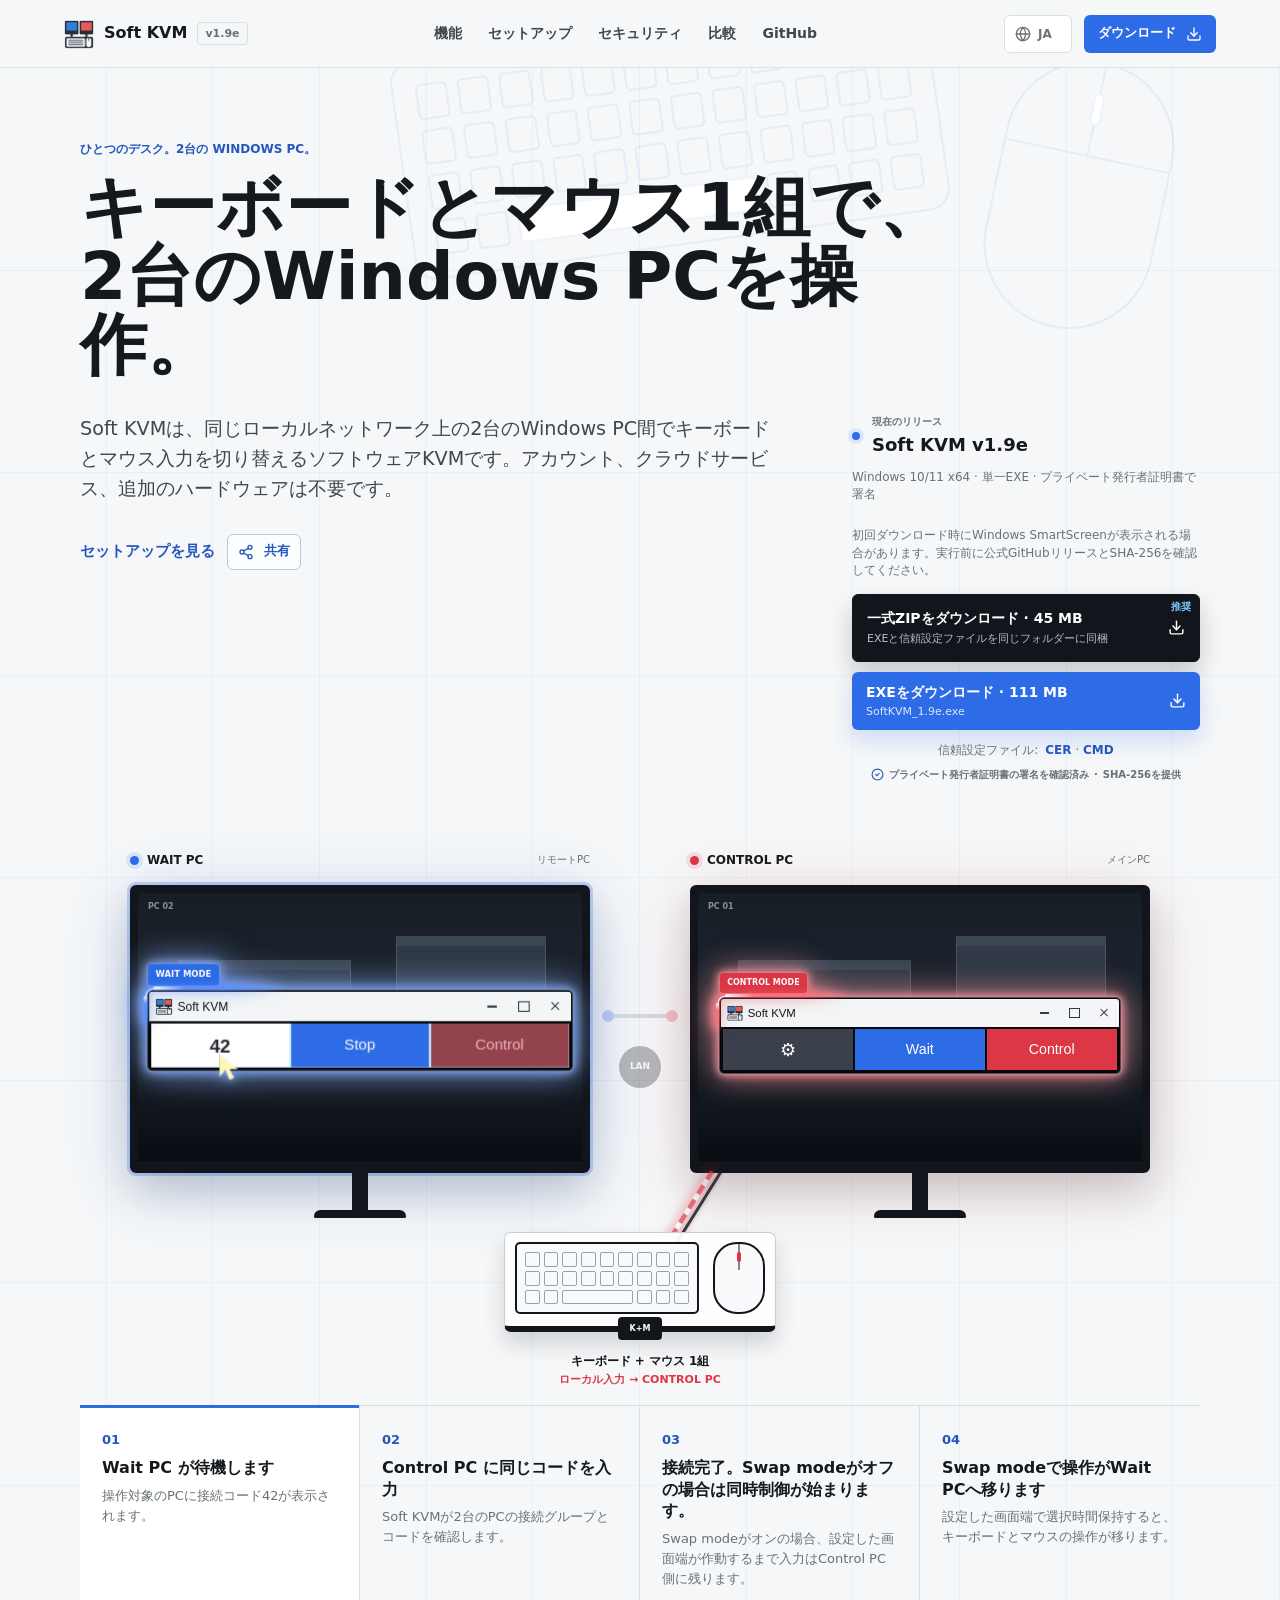
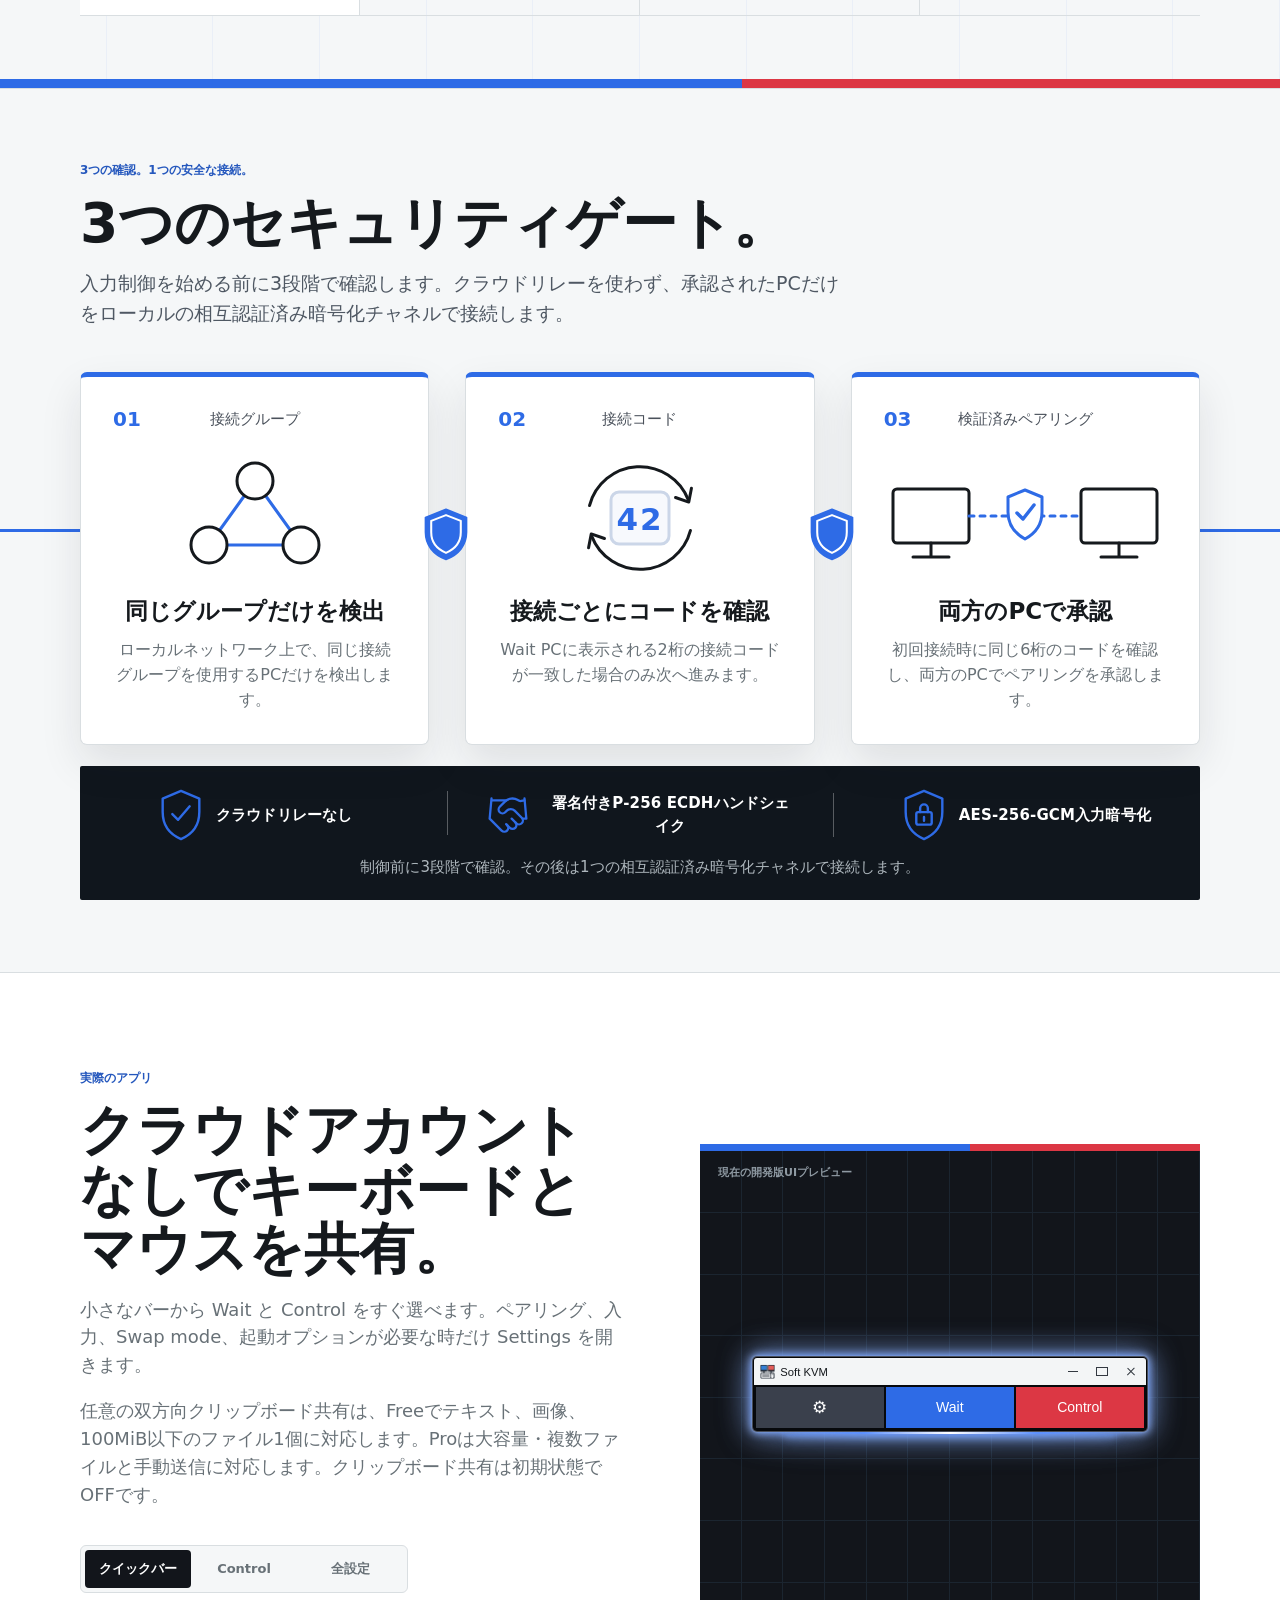
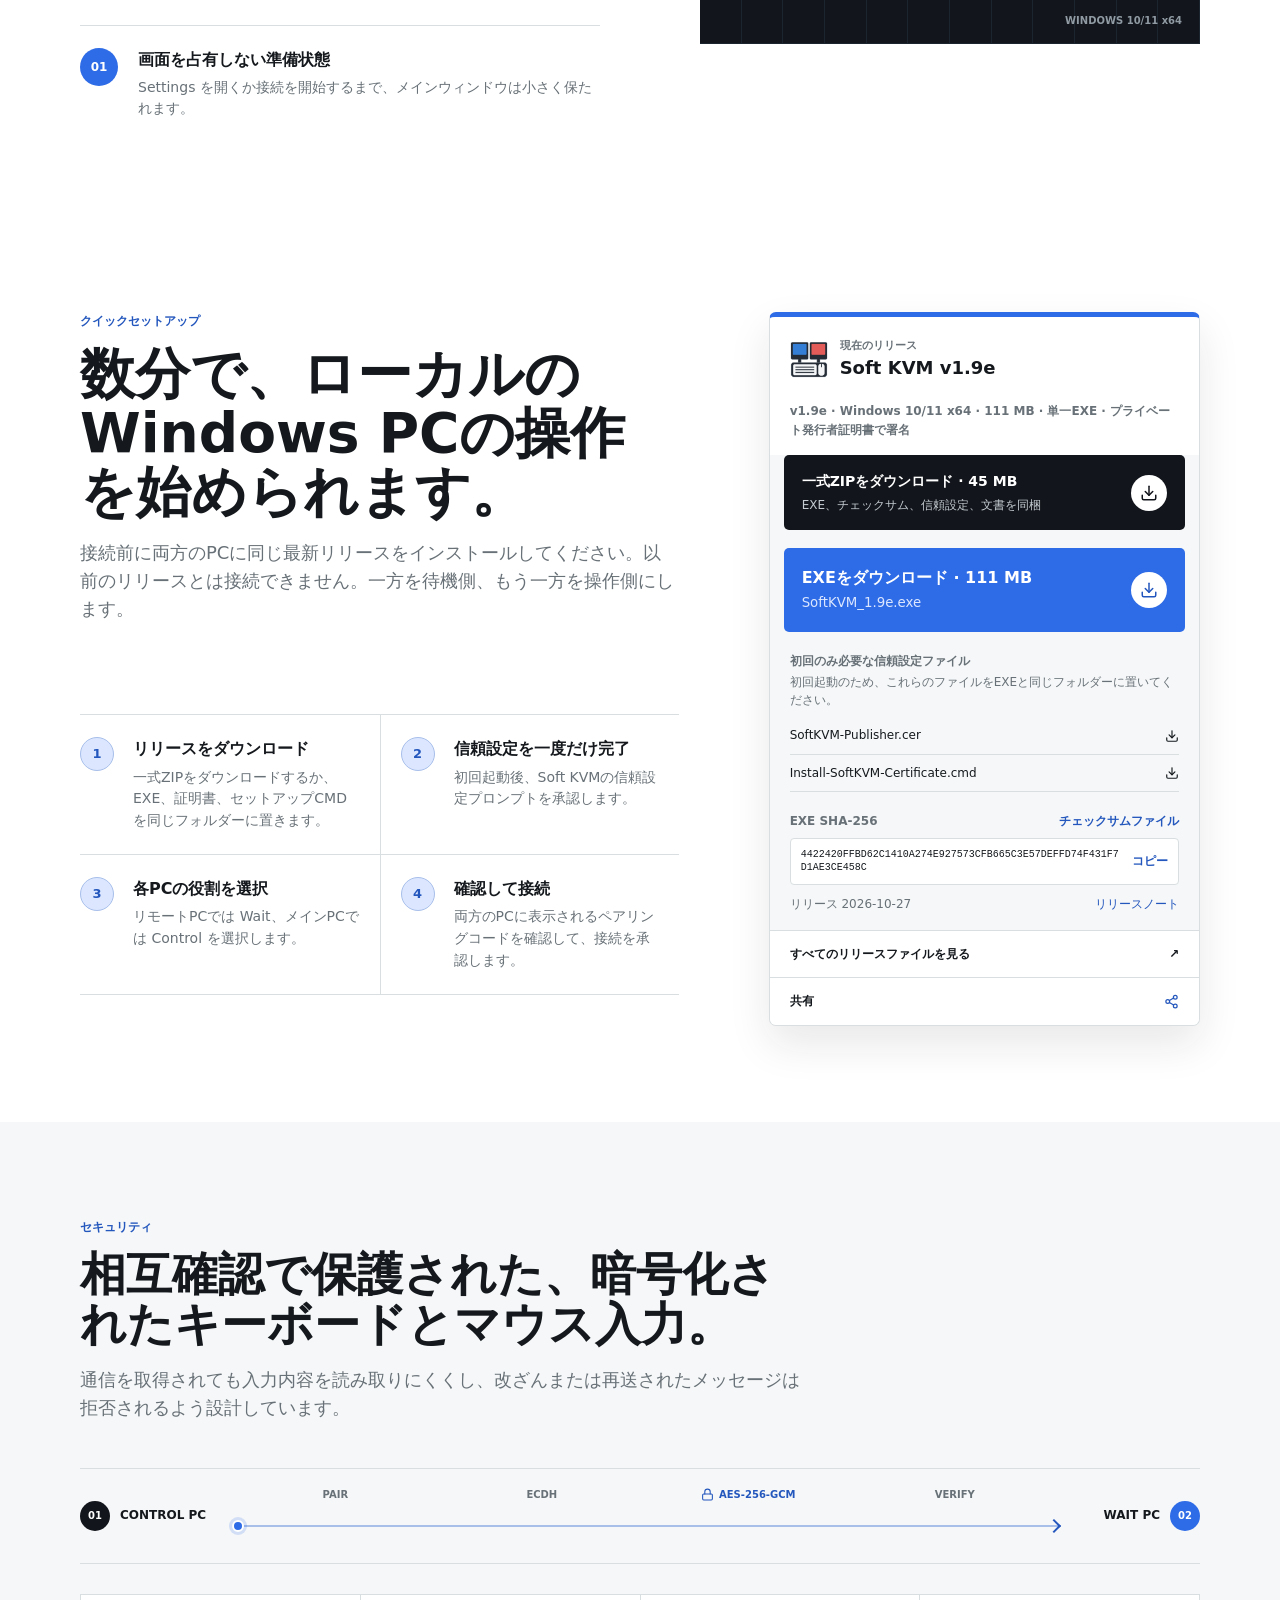
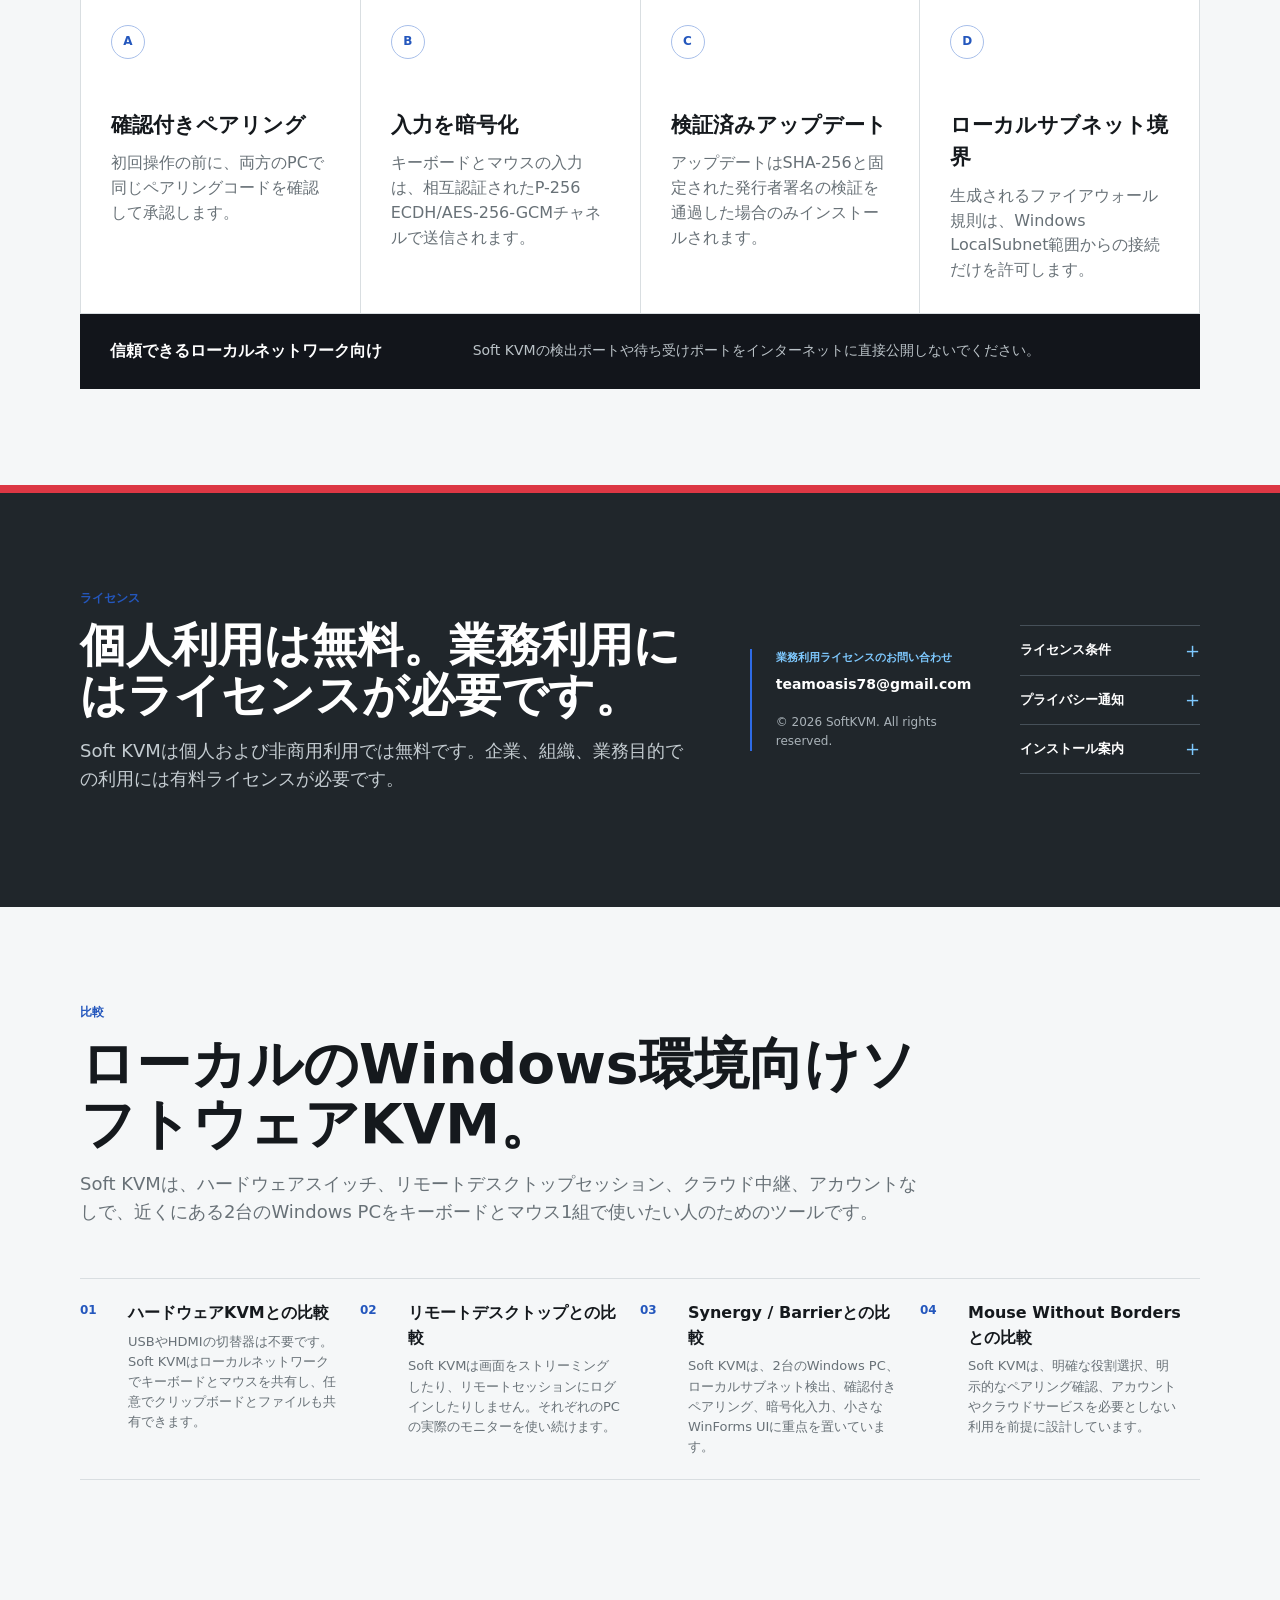
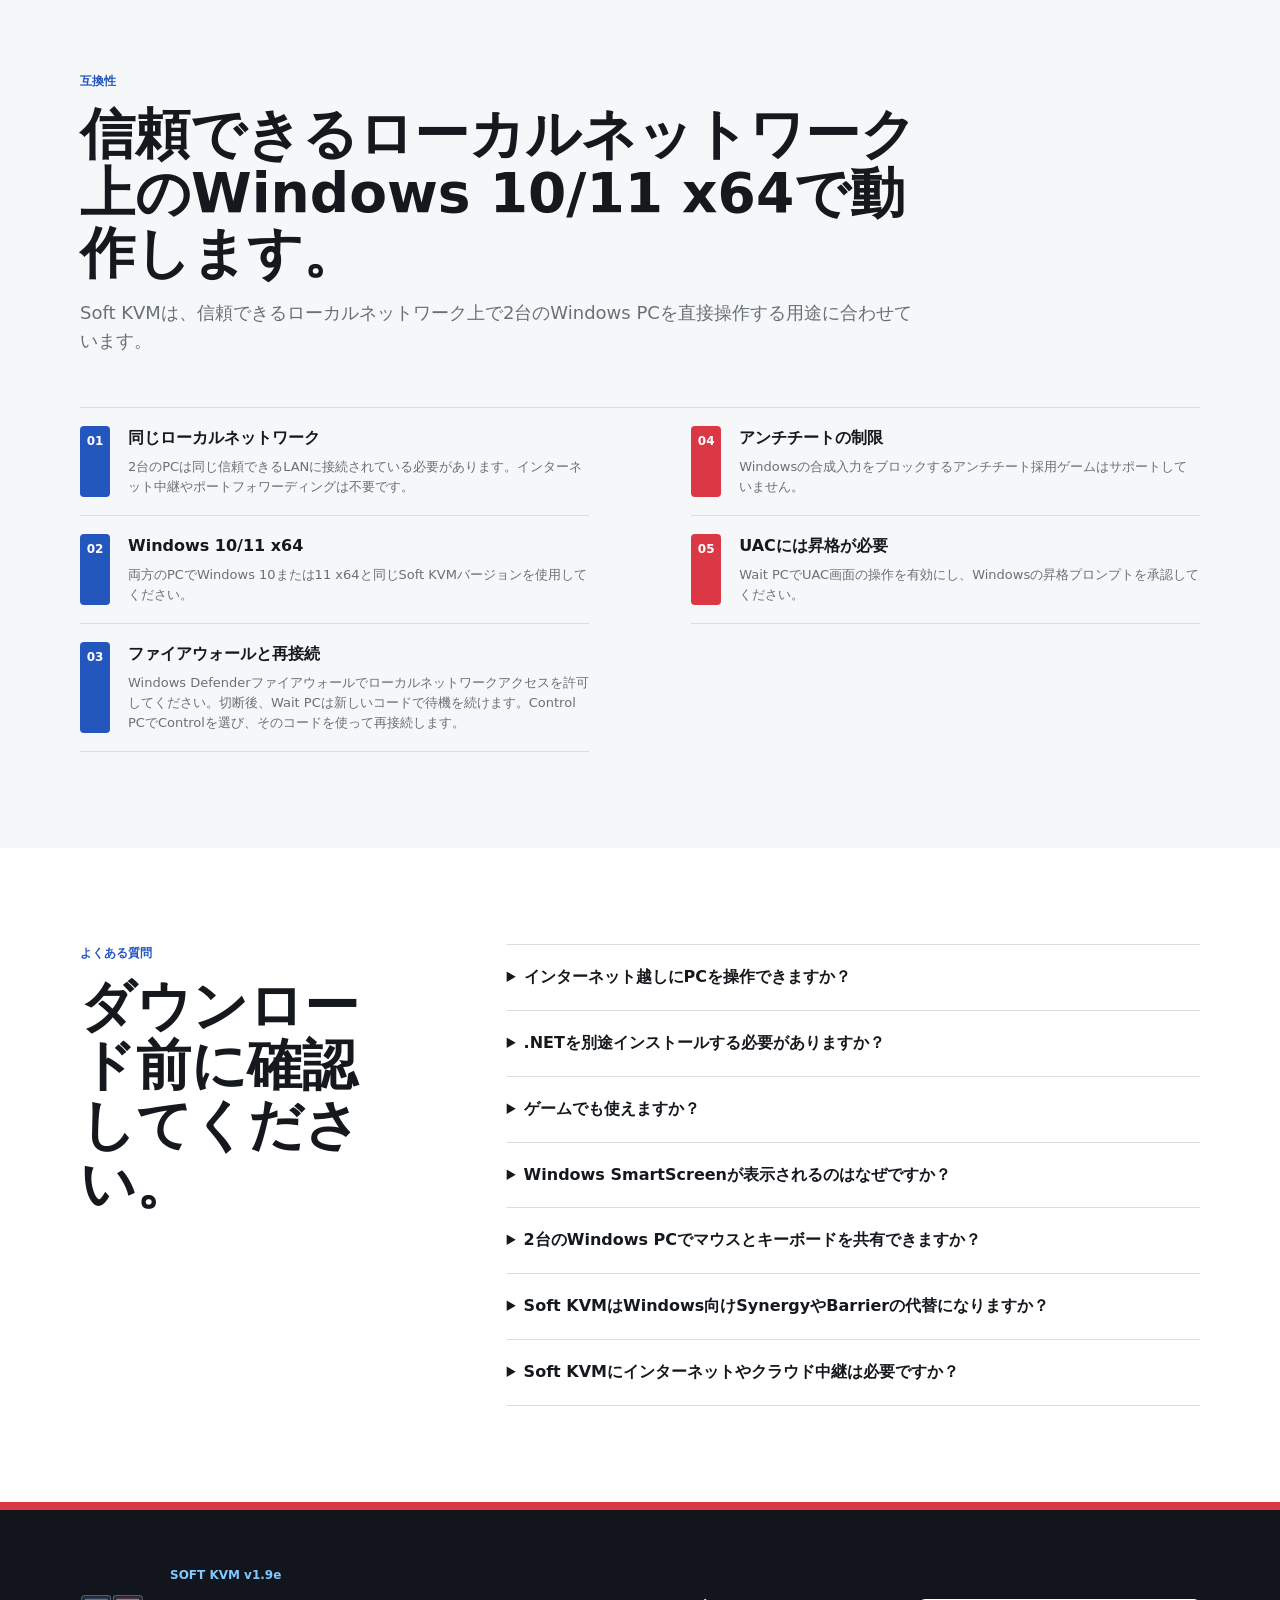
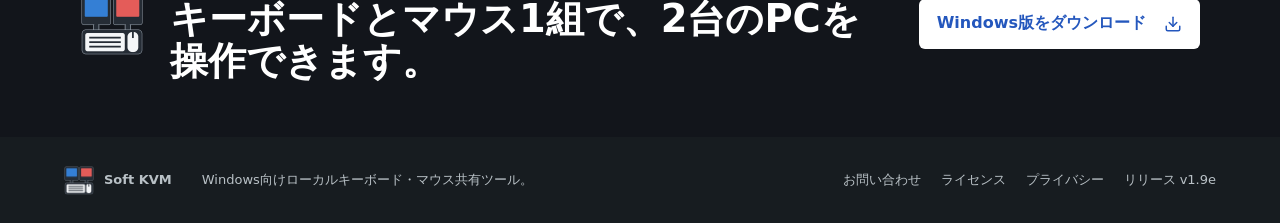
==== commit c6ce7671: "release: publish website for v1.9e" ====
--- a/ja/index.html
+++ b/ja/index.html
@@ -3,7 +3,7 @@
 <head>
   <meta charset="utf-8">
   <meta name="viewport" content="width=device-width, initial-scale=1">
-  <title>Soft KVM - 2台のWindows PC向けのソフトウェアKVM</title>
+  <title>SoftKVM | Windows PC間でキーボード・マウスを共有 - TeamOasis7</title>
   <meta name="description" content="Soft KVMは、同じローカルネットワーク上の2台のWindows PCをキーボードとマウス1組で操作するソフトウェアKVMです。アカウント、クラウド、中継サーバーは不要です。">
   <meta name="robots" content="index, follow">
   <meta name="google-site-verification" content="VC0QAMDgUq4MwHNinDk0rk7gNzmcgwF1ImPnzyETGOg">
@@ -14,32 +14,34 @@
   <link rel="alternate" hreflang="x-default" href="https://teamoasis7.github.io/SoftKVM-Releases/">
   <meta property="og:type" content="website">
   <meta property="og:site_name" content="Soft KVM">
-  <meta property="og:title" content="Soft KVM - 2台のWindows PC向けのソフトウェアKVM">
+  <meta property="og:title" content="SoftKVM | Windows PC間でキーボード・マウスを共有 - TeamOasis7">
   <meta property="og:description" content="Soft KVMは、同じローカルネットワーク上の2台のWindows PCをキーボードとマウス1組で操作するソフトウェアKVMです。アカウント、クラウド、中継サーバーは不要です。">
   <meta property="og:url" content="https://teamoasis7.github.io/SoftKVM-Releases/ja/">
   <meta property="og:image" content="https://teamoasis7.github.io/SoftKVM-Releases/assets/softkvm-icon.ico">
   <meta property="og:image:alt" content="Soft KVM app icon">
   <meta name="twitter:card" content="summary">
-  <meta name="twitter:title" content="Soft KVM - 2台のWindows PC向けのソフトウェアKVM">
+  <meta name="twitter:title" content="SoftKVM | Windows PC間でキーボード・マウスを共有 - TeamOasis7">
   <meta name="twitter:description" content="Soft KVMは、同じローカルネットワーク上の2台のWindows PCをキーボードとマウス1組で操作するソフトウェアKVMです。アカウント、クラウド、中継サーバーは不要です。">
   <meta name="twitter:image" content="https://teamoasis7.github.io/SoftKVM-Releases/assets/softkvm-icon.ico">
   <meta name="theme-color" content="#f5f7f8">
   <link rel="icon" href="../assets/softkvm-icon.ico">
-  <link rel="stylesheet" href="../styles.css?v=20260729-language-dropdown-39">
-  <script src="../app.js?v=20260730-release-utf8-fix" defer></script>
+  <link rel="stylesheet" href="../styles.css?v=20261026-seo-links">
+  <script src="../app.js?v=20261026-seo-links" defer></script>
   <script type="application/ld+json">
   {
     "@context": "https://schema.org",
     "@type": "SoftwareApplication",
     "name": "Soft KVM",
+    "alternateName": "SoftKVM",
+    "sameAs": "https://github.com/TeamOasis7/SoftKVM-Releases",
     "applicationCategory": "UtilitiesApplication",
     "operatingSystem": "Windows 10/11 x64",
-    "softwareVersion": "1.8b",
+    "softwareVersion": "1.9e",
     "description": "Soft KVMは、同じローカルネットワーク上の2台のWindows PCをキーボードとマウス1組で操作するソフトウェアKVMです。",
     "url": "https://teamoasis7.github.io/SoftKVM-Releases/ja/",
-    "downloadUrl": "https://github.com/TeamOasis7/SoftKVM-Releases/releases/download/v1.8b/SoftKVM_1.8b_Windows_x64.zip",
-    "releaseNotes": "https://github.com/TeamOasis7/SoftKVM-Releases/releases/tag/v1.8b",
-    "datePublished": "2026-08-16",
+    "downloadUrl": "https://github.com/TeamOasis7/SoftKVM-Releases/releases/download/v1.9e/SoftKVM_1.9e_Windows_x64.zip",
+    "releaseNotes": "https://github.com/TeamOasis7/SoftKVM-Releases/releases/tag/v1.9e",
+    "datePublished": "2026-10-27",
     "inLanguage": "ja",
     "isAccessibleForFree": true,
     "license": "https://teamoasis7.github.io/SoftKVM-Releases/docs/LICENSE.txt",
@@ -88,7 +90,7 @@
     <a class="brand" href="#top" aria-label="Soft KVM ホーム" data-i18n-aria-label="aria.home">
       <img src="../assets/softkvm-icon.ico" alt="">
       <span>Soft KVM</span>
-      <span class="version">v1.8b</span>
+      <span class="version">v1.9e</span>
     </a>
 
     <nav class="desktop-nav" aria-label="メインナビゲーション" data-i18n-aria-label="aria.mainNavigation">
@@ -110,12 +112,12 @@
           <span data-lang-current>JA</span>
         </button>
         <div id="language-menu" class="language-menu" role="menu" hidden>
-          <button type="button" role="menuitemradio" data-lang="en" data-lang-url="../" aria-checked="false">English</button>
-          <button type="button" role="menuitemradio" data-lang="ko" data-lang-url="../ko/" aria-checked="false">한국어</button>
-          <button type="button" role="menuitemradio" data-lang="ja" aria-checked="true">日本語</button>
-        </div>
-      </div>
-      <a class="header-download" href="https://github.com/TeamOasis7/SoftKVM-Releases/releases/download/v1.8b/SoftKVM_1.8b_Windows_x64.zip" target="_blank" rel="noopener noreferrer">
+          <a href="../" hreflang="en" lang="en" role="menuitemradio" data-lang="en" aria-checked="false">English</a>
+          <a href="../ko/" hreflang="ko" lang="ko" role="menuitemradio" data-lang="ko" aria-checked="false">한국어</a>
+          <a href="./" hreflang="ja" lang="ja" role="menuitemradio" data-lang="ja" aria-checked="true">日本語</a>
+        </div>
+      </div>
+      <a class="header-download" href="https://github.com/TeamOasis7/SoftKVM-Releases/releases/download/v1.9e/SoftKVM_1.9e_Windows_x64.zip" target="_blank" rel="noopener noreferrer">
         <span data-i18n="nav.download">ダウンロード</span>
         <svg class="download-icon" aria-hidden="true"><use href="#icon-download"></use></svg>
       </a>
@@ -164,14 +166,14 @@
               <span class="status-dot" aria-hidden="true"></span>
               <div>
                 <small data-i18n="hero.releaseLabel">現在のリリース</small>
-                <strong>Soft KVM v1.8b</strong>
+                <strong>Soft KVM v1.9e</strong>
               </div>
             </div>
 
             <p class="hero-release-facts" data-i18n="hero.releaseFacts">Windows 10/11 x64 · 単一EXE · プライベート発行者証明書で署名</p>
             <p class="hero-release-facts" data-i18n="hero.trustNote">初回ダウンロード時にWindows SmartScreenが表示される場合があります。実行前に公式GitHubリリースとSHA-256を確認してください。</p>
 
-            <a class="hero-download-option bundle-option" href="https://github.com/TeamOasis7/SoftKVM-Releases/releases/download/v1.8b/SoftKVM_1.8b_Windows_x64.zip" target="_blank" rel="noopener noreferrer">
+            <a class="hero-download-option bundle-option" href="https://github.com/TeamOasis7/SoftKVM-Releases/releases/download/v1.9e/SoftKVM_1.9e_Windows_x64.zip" target="_blank" rel="noopener noreferrer">
               <span>
                 <strong data-i18n="hero.zipDownload">一式ZIPをダウンロード · 45 MB</strong>
                 <small data-i18n="hero.zipHelp">EXEと信頼設定ファイルを同じフォルダーに同梱</small>
@@ -180,10 +182,10 @@
               <em data-i18n="hero.recommended">推奨</em>
             </a>
 
-            <a class="hero-download-option primary-option" href="https://github.com/TeamOasis7/SoftKVM-Releases/releases/download/v1.8b/SoftKVM_1.8b.exe" target="_blank" rel="noopener noreferrer">
+            <a class="hero-download-option primary-option" href="https://github.com/TeamOasis7/SoftKVM-Releases/releases/download/v1.9e/SoftKVM_1.9e.exe" target="_blank" rel="noopener noreferrer">
               <span>
                 <strong data-i18n="download.exeAction">EXEをダウンロード · 111 MB</strong>
-                <small>SoftKVM_1.8b.exe</small>
+                <small>SoftKVM_1.9e.exe</small>
               </span>
               <svg class="download-icon" aria-hidden="true"><use href="#icon-download"></use></svg>
             </a>
@@ -191,9 +193,9 @@
             <div class="hero-trust-files">
               <span data-i18n="hero.trustHelp">信頼設定ファイル:</span>
               <span class="hero-trust-links">
-                <a href="https://github.com/TeamOasis7/SoftKVM-Releases/releases/download/v1.8b/SoftKVM-Publisher.cer" target="_blank" rel="noopener noreferrer">CER</a>
+                <a href="https://github.com/TeamOasis7/SoftKVM-Releases/releases/download/v1.9e/SoftKVM-Publisher.cer" target="_blank" rel="noopener noreferrer">CER</a>
                 <span aria-hidden="true">·</span>
-                <a href="https://github.com/TeamOasis7/SoftKVM-Releases/releases/download/v1.8b/Install-SoftKVM-Certificate.cmd" target="_blank" rel="noopener noreferrer">CMD</a>
+                <a href="https://github.com/TeamOasis7/SoftKVM-Releases/releases/download/v1.9e/Install-SoftKVM-Certificate.cmd" target="_blank" rel="noopener noreferrer">CMD</a>
               </span>
             </div>
             <div class="hero-assurance">
@@ -392,6 +394,7 @@
         <p class="eyebrow" data-i18n="tour.eyebrow">実際のアプリ</p>
         <h2 data-i18n="tour.title">クラウドアカウントなしでキーボードとマウスを共有。</h2>
         <p data-i18n="tour.body">小さなバーから Wait と Control をすぐ選べます。ペアリング、入力、Swap mode、起動オプションが必要な時だけ Settings を開きます。</p>
+        <p data-i18n="tour.clipboard">任意の双方向クリップボード共有は、Freeでテキスト、画像、100MiB以下のファイル1個に対応します。Proは大容量・複数ファイルと手動送信に対応します。クリップボード共有は初期状態でOFFです。</p>
         <div class="shot-switch" role="group" aria-label="Soft KVM の画面" data-i18n-aria-label="aria.screen">
           <button type="button" data-shot="home" aria-pressed="true" data-i18n="tour.quick">クイックバー</button>
           <button type="button" data-shot="control" aria-pressed="false" data-i18n="tour.control">Control</button>
@@ -419,7 +422,7 @@
       <div class="section-intro">
         <p class="eyebrow" data-i18n="setup.eyebrow">クイックセットアップ</p>
         <h2 data-i18n="setup.title">数分で、ローカルのWindows PCの操作を始められます。</h2>
-        <p data-i18n="setup.lead">2台のPCで同じリリースファイルを使います。一方を待機側、もう一方を操作側にします。</p>
+        <p data-i18n="setup.lead">接続前に両方のPCに同じ最新リリースをインストールしてください。以前のリリースとは接続できません。一方を待機側、もう一方を操作側にします。</p>
       </div>
 
       <ol class="steps">
@@ -458,13 +461,13 @@
           <img src="../assets/softkvm-icon.ico" alt="">
           <div>
             <span data-i18n="download.label">現在のリリース</span>
-            <strong>Soft KVM v1.8b</strong>
-          </div>
-        </div>
-
-        <p class="release-facts" data-i18n="download.facts">v1.8b · Windows 10/11 x64 · 111 MB · 単一EXE · プライベート発行者証明書で署名</p>
-
-        <a class="bundle-download" href="https://github.com/TeamOasis7/SoftKVM-Releases/releases/download/v1.8b/SoftKVM_1.8b_Windows_x64.zip" target="_blank" rel="noopener noreferrer">
+            <strong>Soft KVM v1.9e</strong>
+          </div>
+        </div>
+
+        <p class="release-facts" data-i18n="download.facts">v1.9e · Windows 10/11 x64 · 111 MB · 単一EXE · プライベート発行者証明書で署名</p>
+
+        <a class="bundle-download" href="https://github.com/TeamOasis7/SoftKVM-Releases/releases/download/v1.9e/SoftKVM_1.9e_Windows_x64.zip" target="_blank" rel="noopener noreferrer">
           <span>
             <strong data-i18n="download.bundleAction">一式ZIPをダウンロード · 45 MB</strong>
             <small data-i18n="download.bundleContents">EXE、チェックサム、信頼設定、文書を同梱</small>
@@ -474,10 +477,10 @@
           </span>
         </a>
 
-        <a class="release-main" href="https://github.com/TeamOasis7/SoftKVM-Releases/releases/download/v1.8b/SoftKVM_1.8b.exe" target="_blank" rel="noopener noreferrer">
+        <a class="release-main" href="https://github.com/TeamOasis7/SoftKVM-Releases/releases/download/v1.9e/SoftKVM_1.9e.exe" target="_blank" rel="noopener noreferrer">
           <span>
             <strong data-i18n="download.exeAction">EXEをダウンロード · 111 MB</strong>
-            <small>SoftKVM_1.8b.exe</small>
+            <small>SoftKVM_1.9e.exe</small>
           </span>
           <span class="download-mark" aria-hidden="true">
             <svg class="download-icon"><use href="#icon-download"></use></svg>
@@ -487,11 +490,11 @@
         <div class="support-files">
           <p data-i18n="download.trustFiles">初回のみ必要な信頼設定ファイル</p>
           <small data-i18n="download.trustHelp">初回起動のため、これらのファイルをEXEと同じフォルダーに置いてください。</small>
-          <a href="https://github.com/TeamOasis7/SoftKVM-Releases/releases/download/v1.8b/SoftKVM-Publisher.cer" target="_blank" rel="noopener noreferrer">
+          <a href="https://github.com/TeamOasis7/SoftKVM-Releases/releases/download/v1.9e/SoftKVM-Publisher.cer" target="_blank" rel="noopener noreferrer">
             <span>SoftKVM-Publisher.cer</span>
             <svg class="download-icon" aria-hidden="true"><use href="#icon-download"></use></svg>
           </a>
-          <a href="https://github.com/TeamOasis7/SoftKVM-Releases/releases/download/v1.8b/Install-SoftKVM-Certificate.cmd" target="_blank" rel="noopener noreferrer">
+          <a href="https://github.com/TeamOasis7/SoftKVM-Releases/releases/download/v1.9e/Install-SoftKVM-Certificate.cmd" target="_blank" rel="noopener noreferrer">
             <span>Install-SoftKVM-Certificate.cmd</span>
             <svg class="download-icon" aria-hidden="true"><use href="#icon-download"></use></svg>
           </a>
@@ -500,20 +503,20 @@
         <div class="release-verification">
           <div class="hash-heading">
             <span>EXE SHA-256</span>
-            <a href="https://github.com/TeamOasis7/SoftKVM-Releases/releases/download/v1.8b/SoftKVM_1.8b.exe.sha256" target="_blank" rel="noopener noreferrer" data-i18n="download.hashFile">チェックサムファイル</a>
-          </div>
-          <button class="hash-copy" type="button" data-copy-hash="B3DDD17E6339787FBC321E4BB5C449EC5EC0AA63F7F90705E09F1F6B6B0B5100">
-            <code>B3DDD17E6339787FBC321E4BB5C449EC5EC0AA63F7F90705E09F1F6B6B0B5100</code>
+            <a href="https://github.com/TeamOasis7/SoftKVM-Releases/releases/download/v1.9e/SoftKVM_1.9e.exe.sha256" target="_blank" rel="noopener noreferrer" data-i18n="download.hashFile">チェックサムファイル</a>
+          </div>
+          <button class="hash-copy" type="button" data-copy-hash="4422420FFBD62C1410A274E927573CFB665C3E57DEFFD74F431F7D1AE3CE458C">
+            <code>4422420FFBD62C1410A274E927573CFB665C3E57DEFFD74F431F7D1AE3CE458C</code>
             <span data-copy-label data-i18n="download.copyHash">コピー</span>
           </button>
           <div class="release-details">
-            <span><span data-i18n="download.released">リリース</span> <time datetime="2026-08-16">2026-08-16</time></span>
-            <a href="https://github.com/TeamOasis7/SoftKVM-Releases/releases/tag/v1.8b" target="_blank" rel="noopener noreferrer" data-i18n="download.releaseNotes">リリースノート</a>
+            <span><span data-i18n="download.released">リリース</span> <time datetime="2026-10-27">2026-10-27</time></span>
+            <a href="https://github.com/TeamOasis7/SoftKVM-Releases/releases/tag/v1.9e" target="_blank" rel="noopener noreferrer" data-i18n="download.releaseNotes">リリースノート</a>
           </div>
         </div>
 
         <div class="download-panel-actions">
-          <a class="all-files" href="https://github.com/TeamOasis7/SoftKVM-Releases/releases/tag/v1.8b" target="_blank" rel="noopener noreferrer">
+          <a class="all-files" href="https://github.com/TeamOasis7/SoftKVM-Releases/releases/tag/v1.9e" target="_blank" rel="noopener noreferrer">
             <span data-i18n="download.allFiles">すべてのリリースファイルを見る</span>
             <span aria-hidden="true">↗</span>
           </a>
@@ -630,7 +633,7 @@
           <span class="compatibility-index">01</span>
           <div>
             <h3 data-i18n="compare.hardware.title">ハードウェアKVMとの比較</h3>
-            <p data-i18n="compare.hardware.body">USBやHDMIの切替器は不要です。2台のPCはネットワーク上に残したまま、Soft KVMはキーボードとマウス入力だけを移動します。</p>
+            <p data-i18n="compare.hardware.body">USBやHDMIの切替器は不要です。Soft KVMはローカルネットワークでキーボードとマウスを共有し、任意でクリップボードとファイルも共有できます。</p>
           </div>
         </article>
         <article>
@@ -742,10 +745,10 @@
     <section class="final-cta">
       <img src="../assets/softkvm-icon.ico" alt="">
       <div>
-        <p class="eyebrow">SOFT KVM v1.8b</p>
+        <p class="eyebrow">SOFT KVM v1.9e</p>
         <h2 data-i18n="final.title">キーボードとマウス1組で、2台のPCを操作できます。</h2>
       </div>
-      <a class="button primary light" href="https://github.com/TeamOasis7/SoftKVM-Releases/releases/download/v1.8b/SoftKVM_1.8b_Windows_x64.zip" target="_blank" rel="noopener noreferrer">
+      <a class="button primary light" href="https://github.com/TeamOasis7/SoftKVM-Releases/releases/download/v1.9e/SoftKVM_1.9e_Windows_x64.zip" target="_blank" rel="noopener noreferrer">
         <span data-i18n="final.download">Windows版をダウンロード</span>
         <svg class="download-icon" aria-hidden="true"><use href="#icon-download"></use></svg>
       </a>
@@ -762,7 +765,7 @@
       <a href="mailto:teamoasis78@gmail.com?subject=Soft%20KVM%20inquiry" data-i18n="footer.contact">お問い合わせ</a>
       <a href="../docs/LICENSE.txt" target="_blank" rel="noopener noreferrer" data-i18n="footer.license">ライセンス</a>
       <a href="../docs/PRIVACY.txt" target="_blank" rel="noopener noreferrer" data-i18n="footer.privacy">プライバシー</a>
-      <a href="https://github.com/TeamOasis7/SoftKVM-Releases/releases/tag/v1.8b" target="_blank" rel="noopener noreferrer" data-i18n="footer.release">リリース v1.8b</a>
+      <a href="https://github.com/TeamOasis7/SoftKVM-Releases/releases/tag/v1.9e" target="_blank" rel="noopener noreferrer" data-i18n="footer.release">リリース v1.9e</a>
     </div>
   </footer>
 </body>
--- a/styles.css
+++ b/styles.css
@@ -267,7 +267,10 @@
   display: none;
 }
 
-.language-menu button {
+.language-menu [data-lang] {
+  display: flex;
+  align-items: center;
+  text-decoration: none;
   min-height: 34px;
   padding: 0 10px;
   color: var(--ink-soft);
@@ -281,12 +284,12 @@
   white-space: nowrap;
 }
 
-.language-menu button:hover {
+.language-menu [data-lang]:hover {
   color: var(--blue-dark);
   background: var(--blue-soft);
 }
 
-.language-menu button[aria-checked="true"] {
+.language-menu [data-lang][aria-checked="true"] {
   color: var(--surface);
   background: var(--charcoal);
 }
